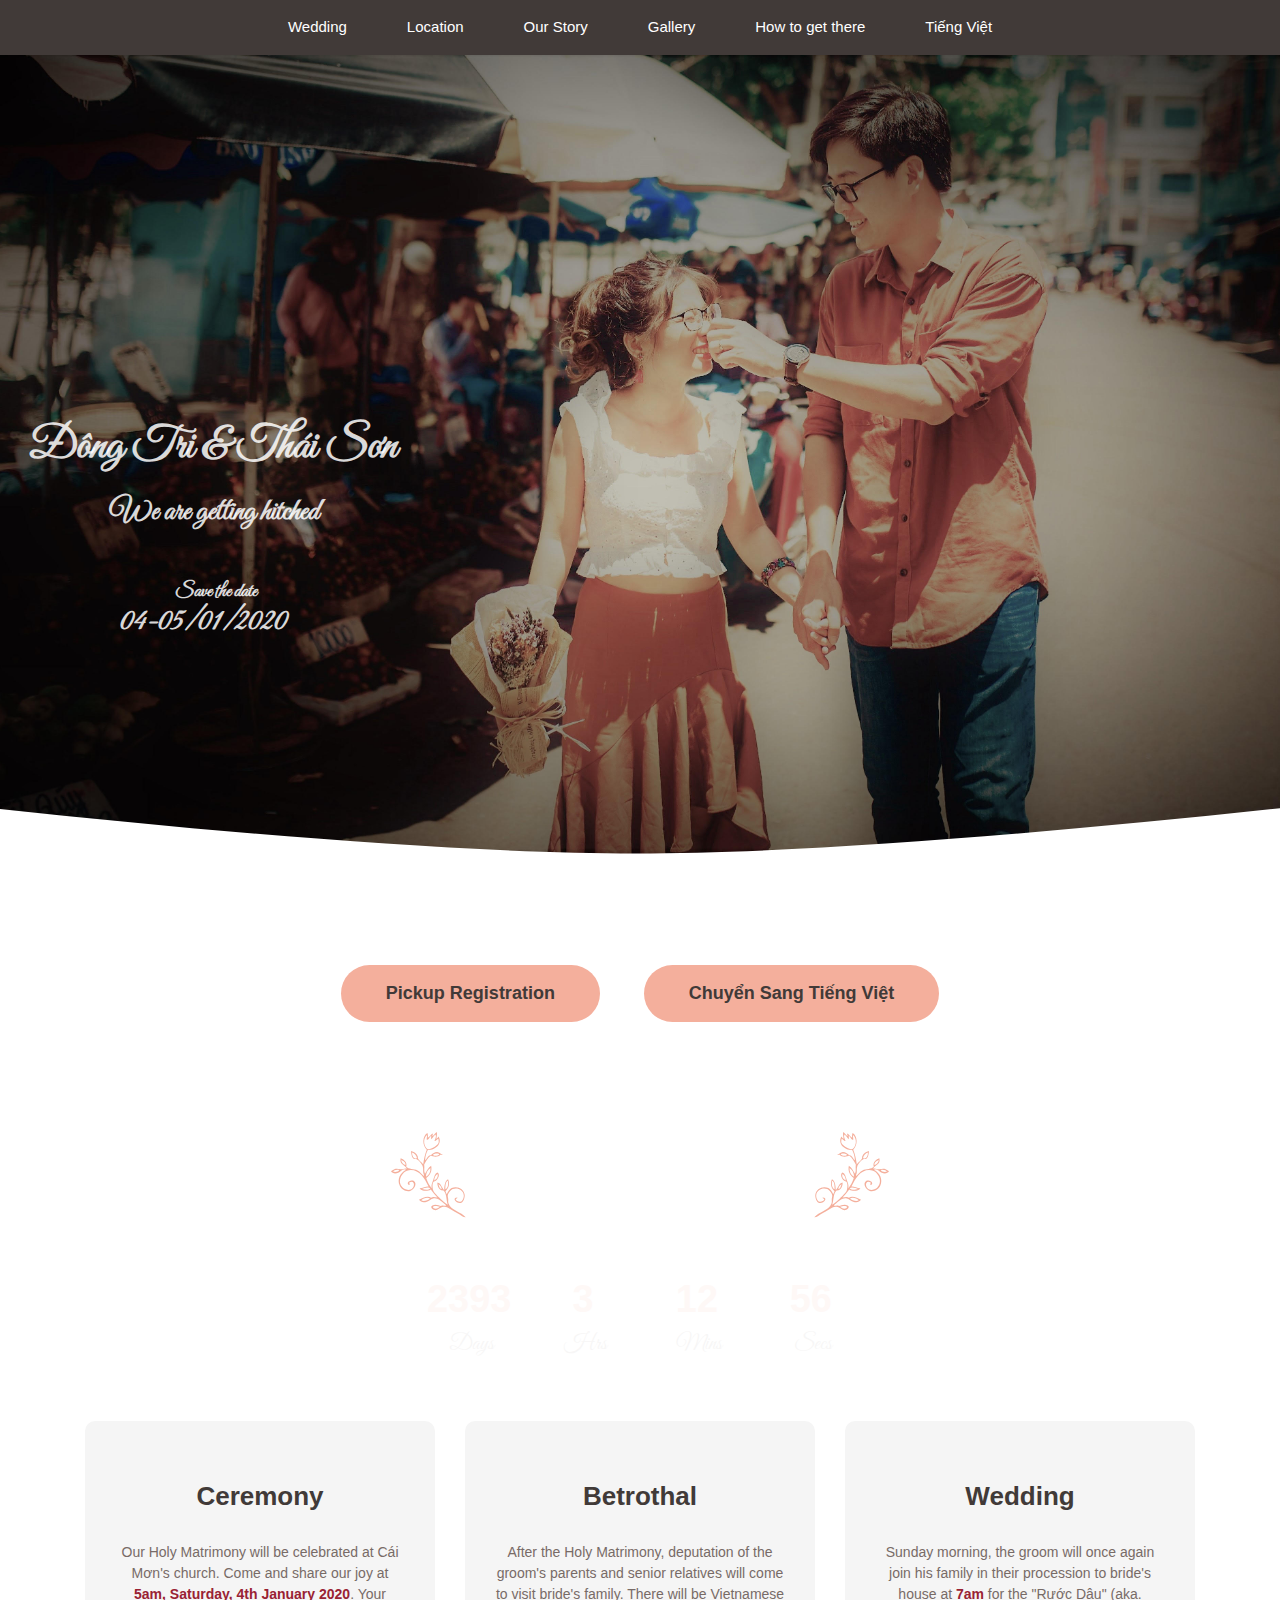
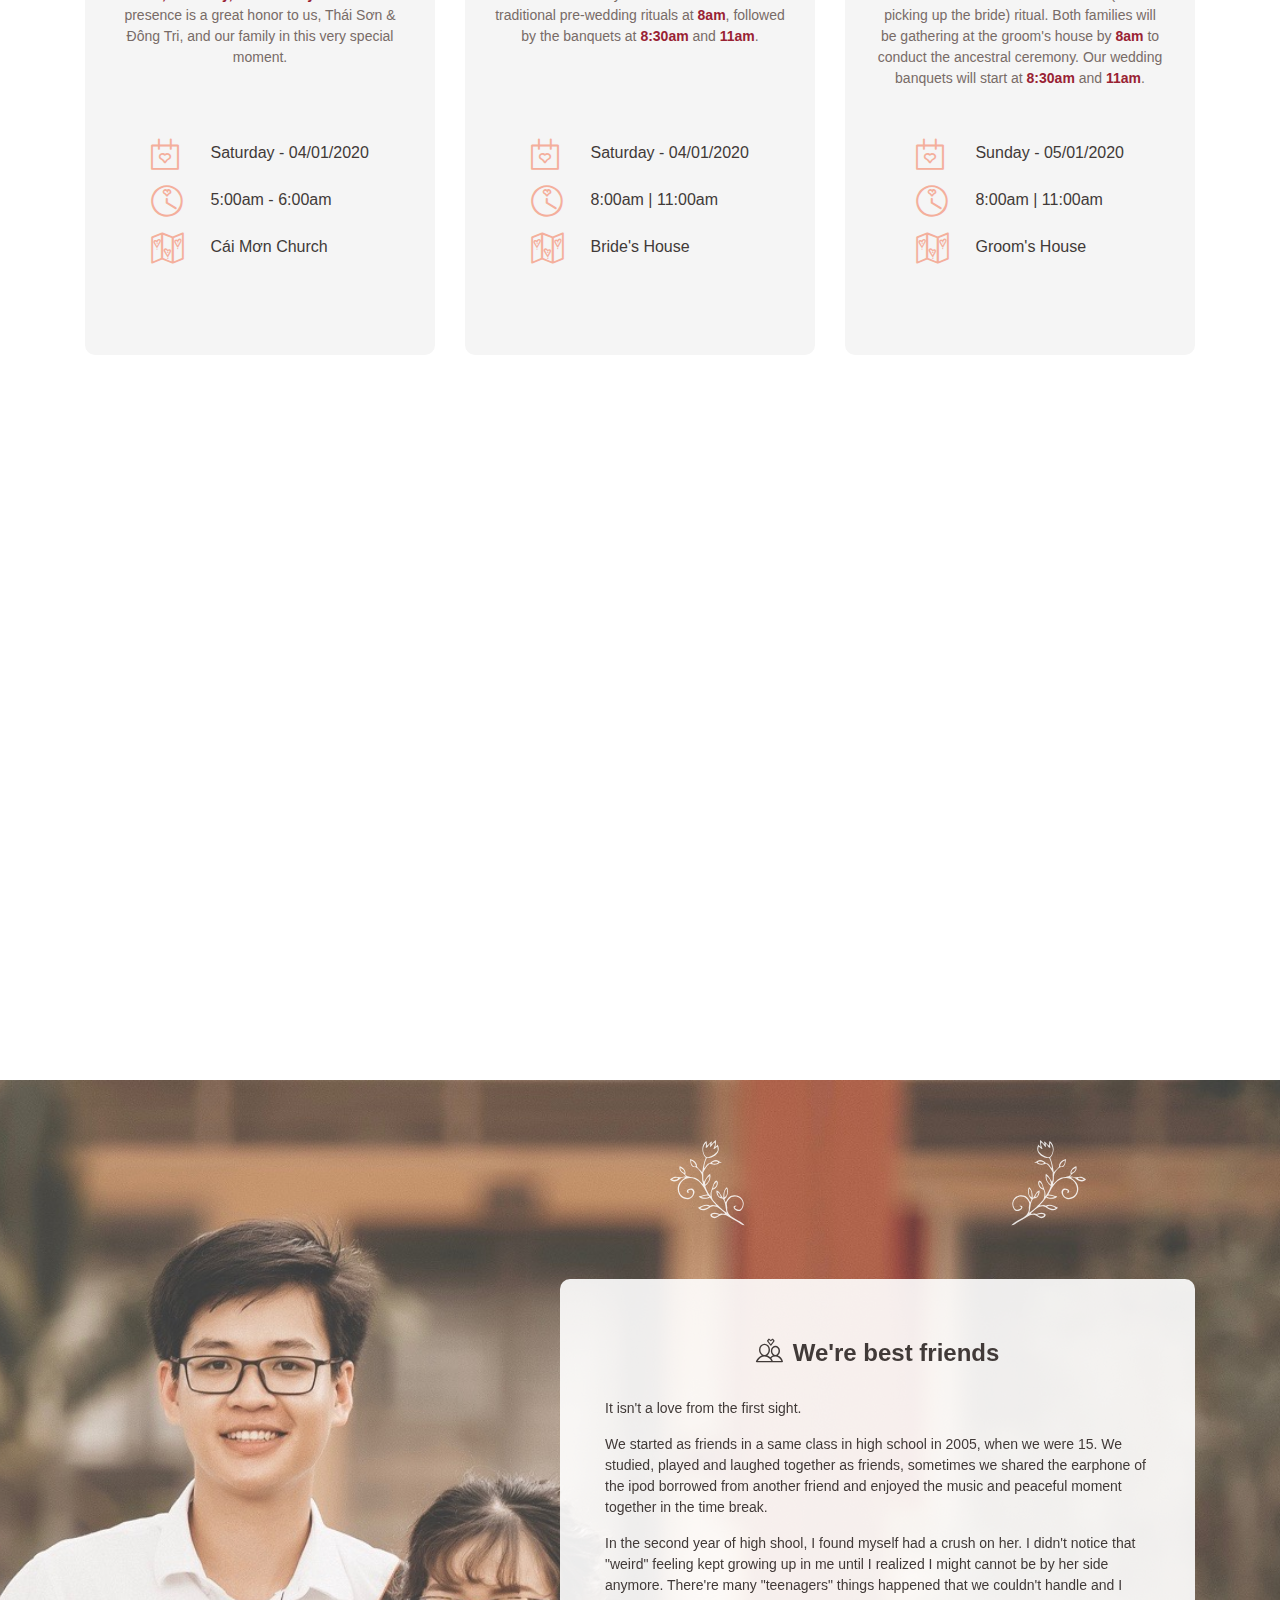
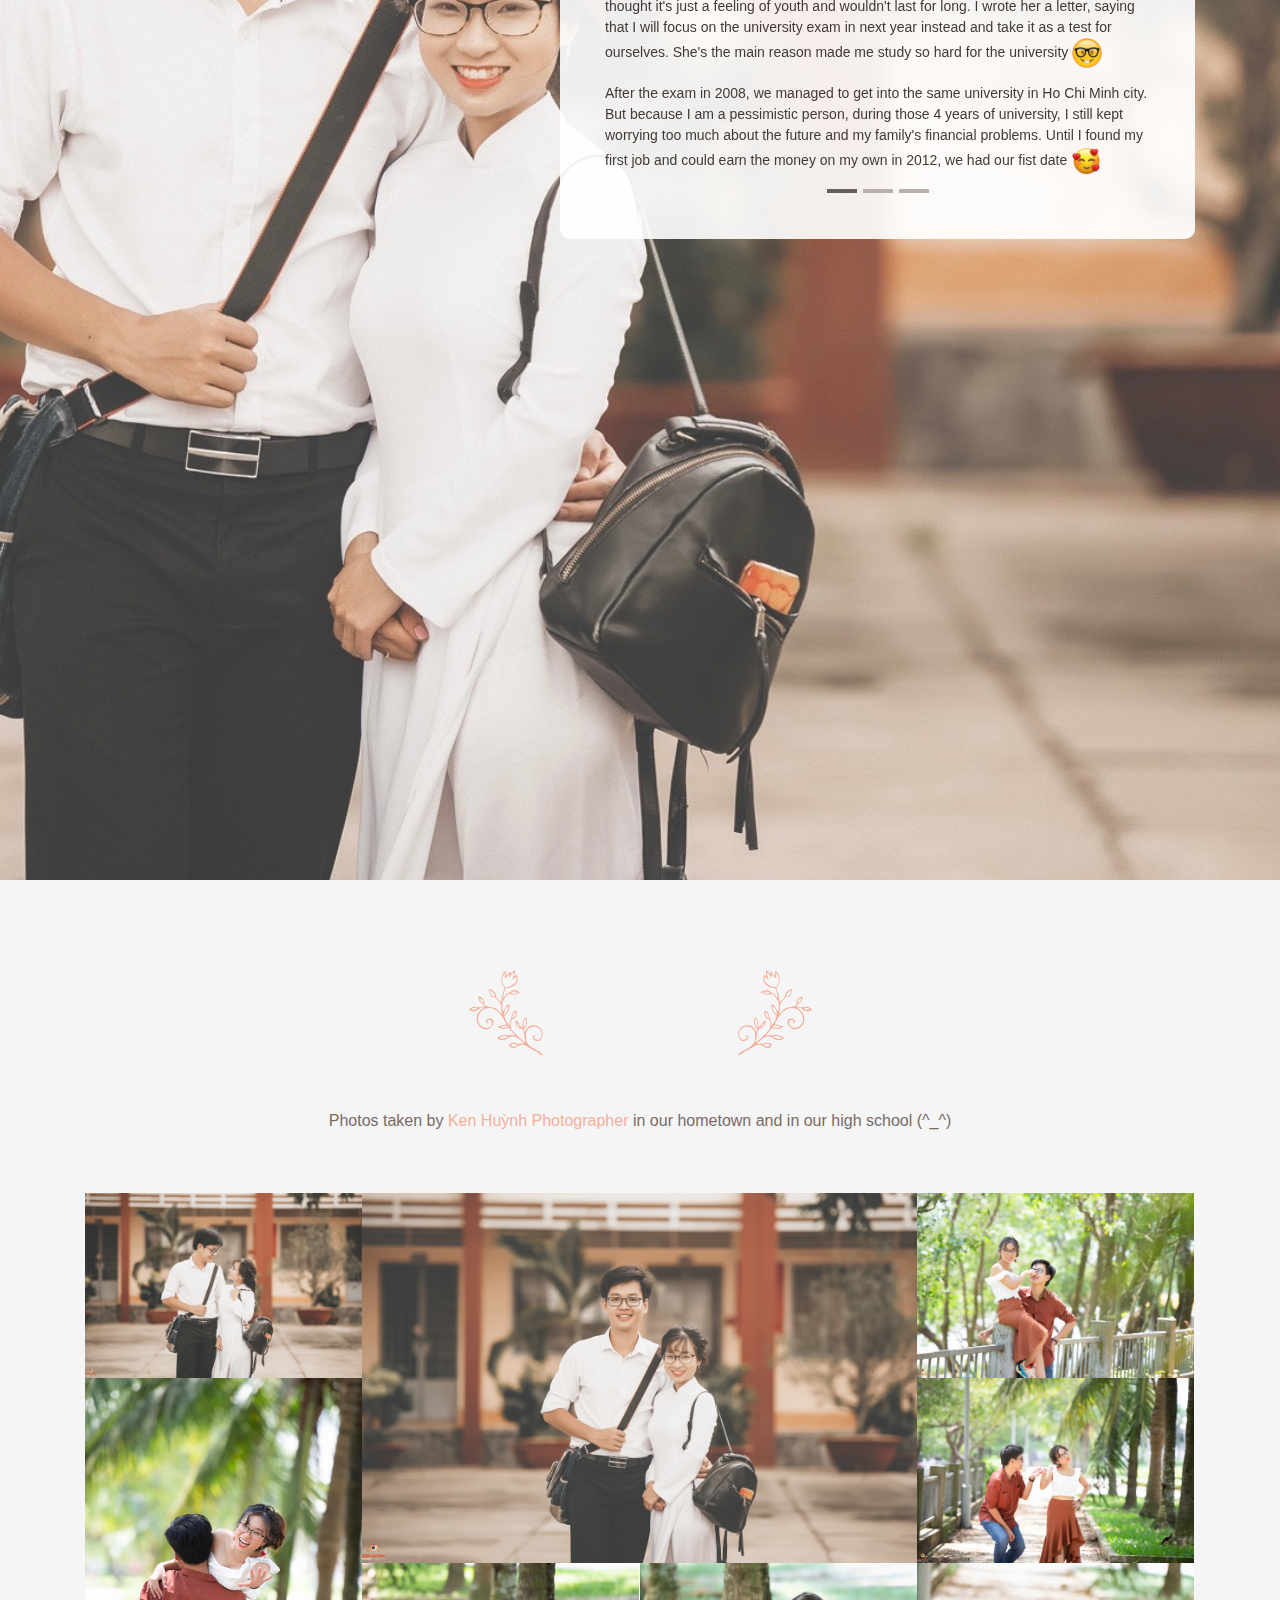
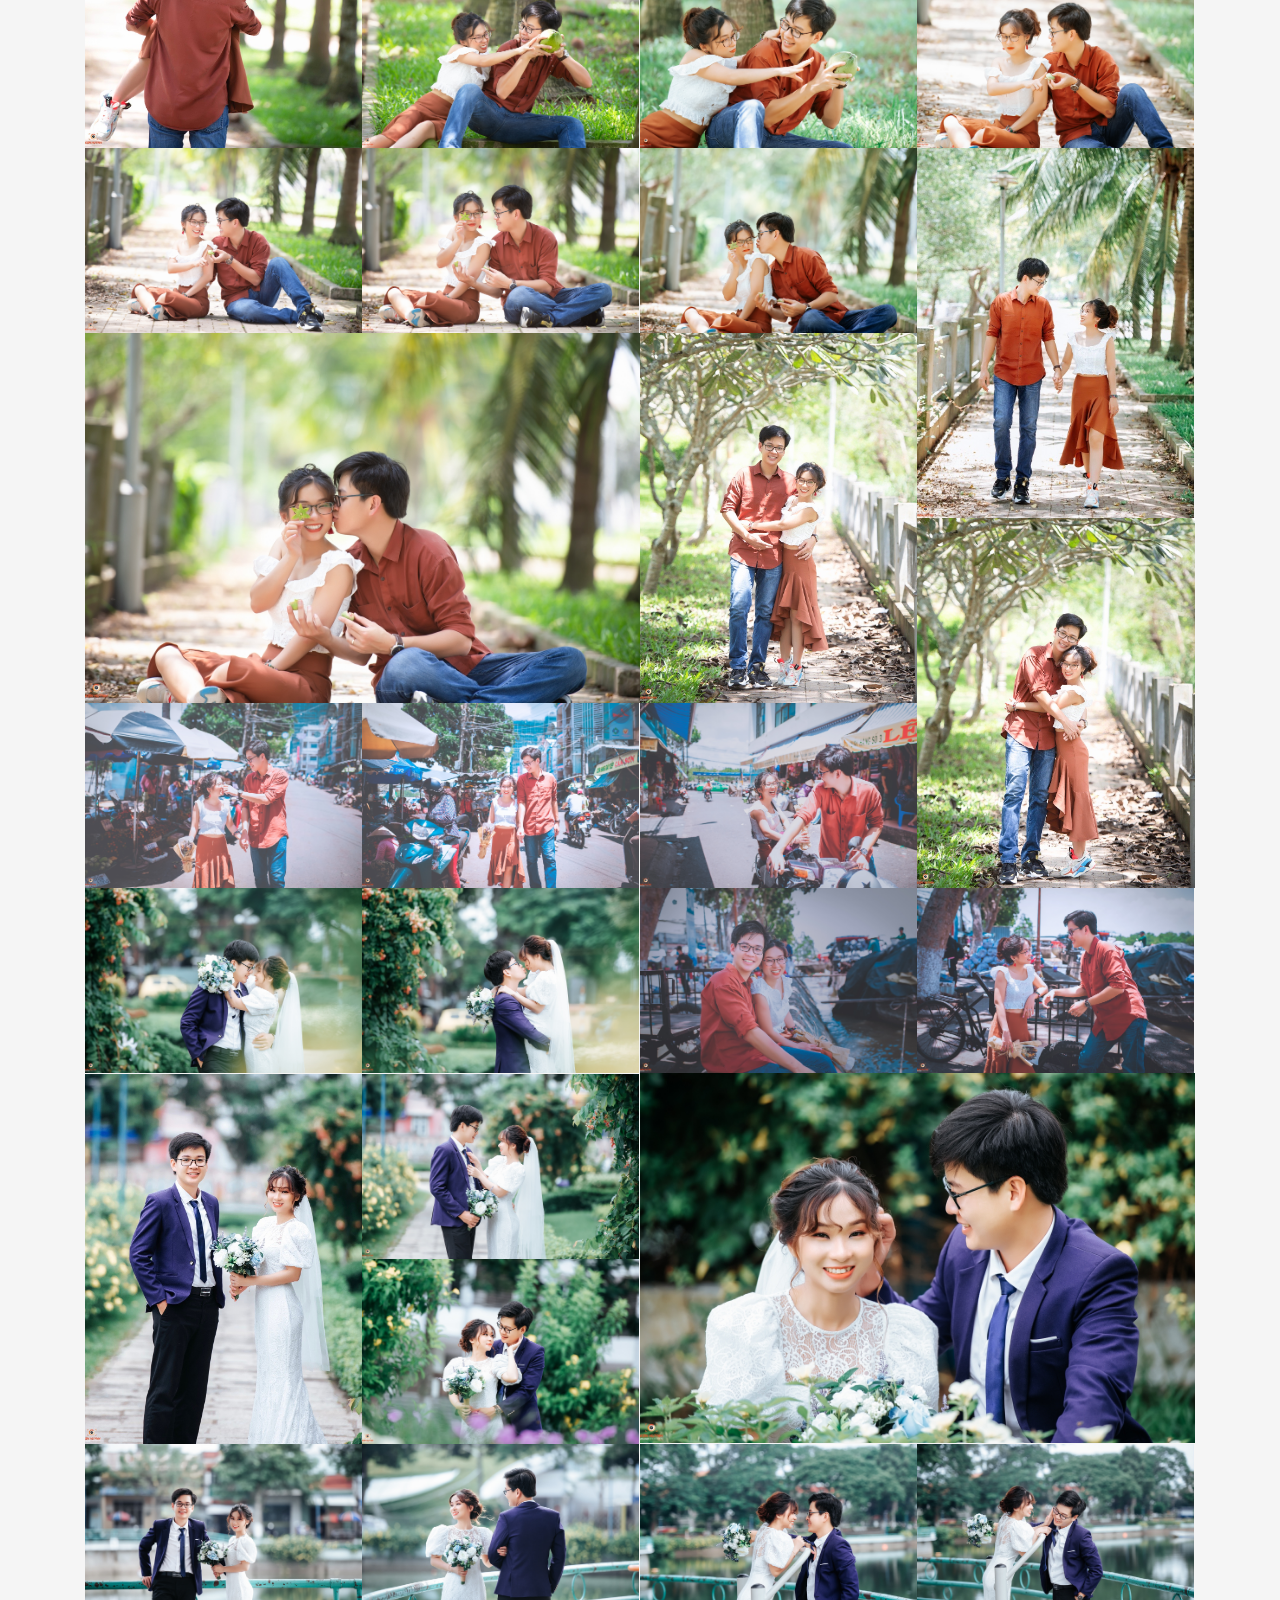
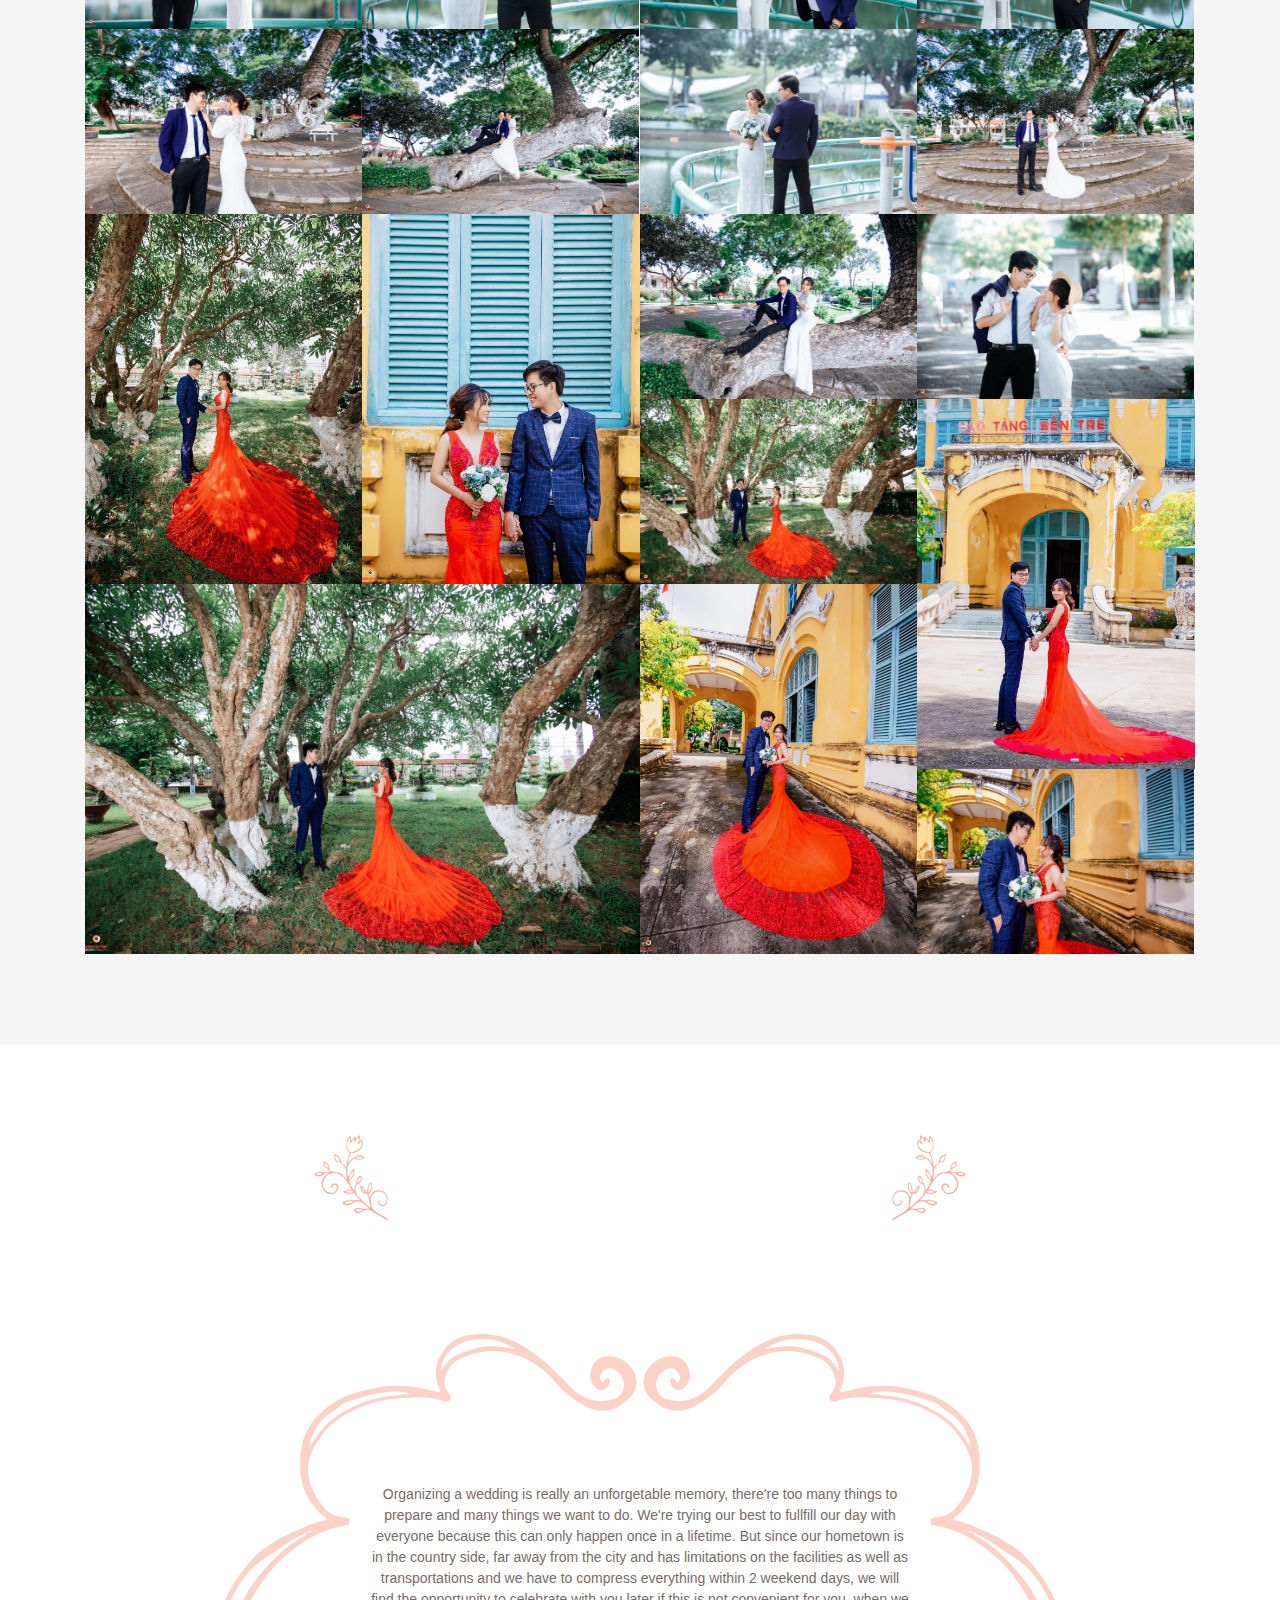
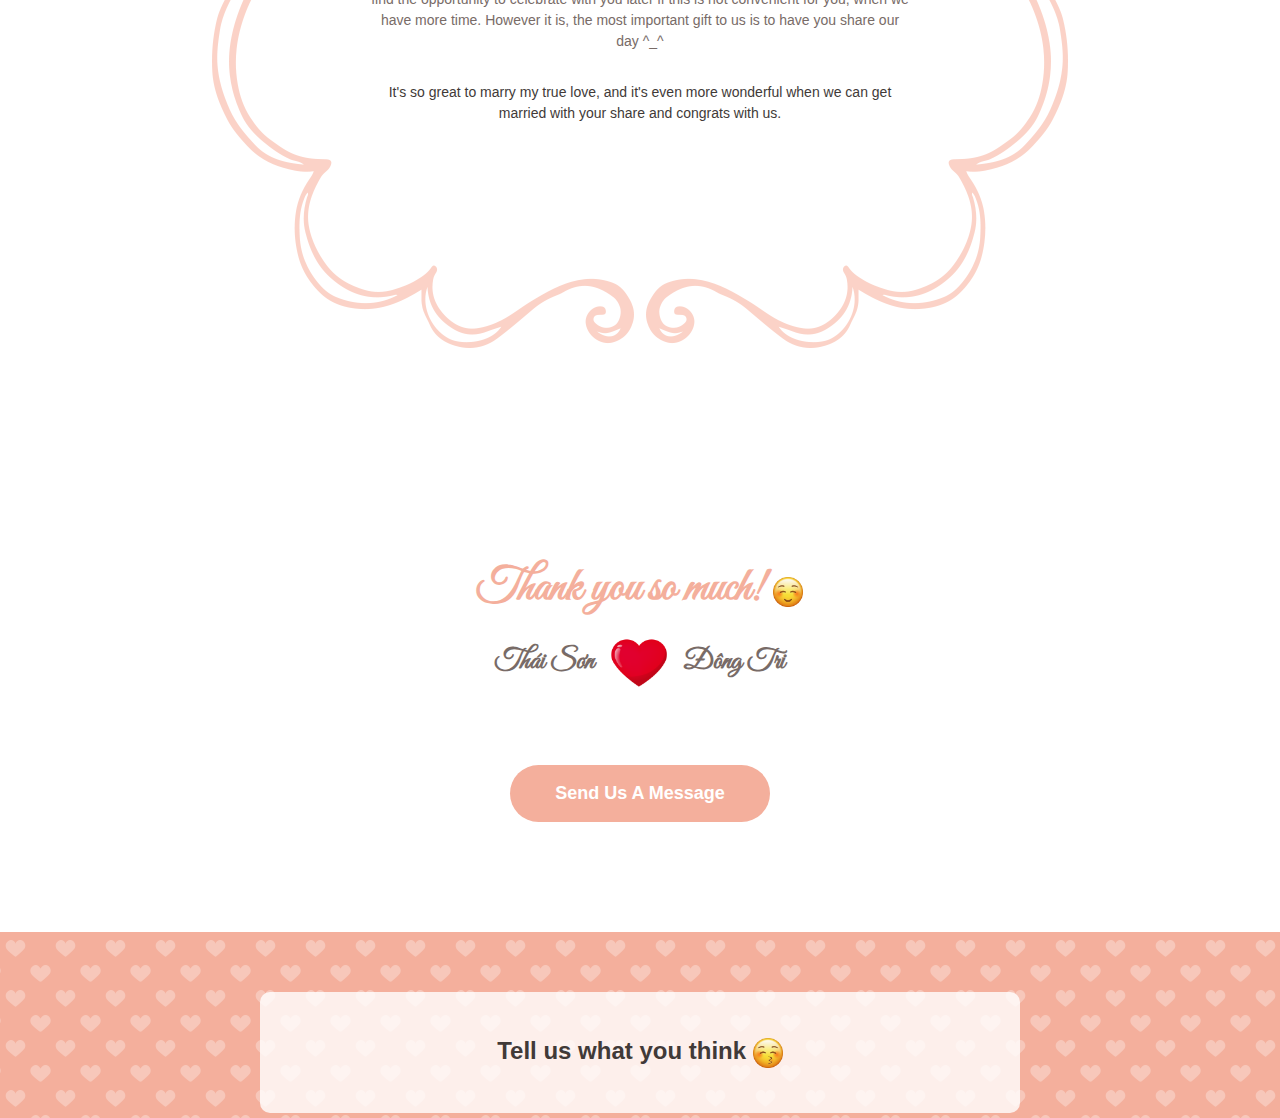
==== wedding.html @ 61c2a16d "update images" ====
<!DOCTYPE html>
<html lang="en" class="fontawesome-i2svg-active fontawesome-i2svg-complete">
	<head>
		<meta http-equiv="Content-Type" content="text/html; charset=UTF-8">
		<title>Đông Tri & Thái Sơn</title>
		<meta http-equiv="X-UA-Compatible" content="IE=edge">
		<meta name="viewport" content="width=device-width, initial-scale=1.0">
		<meta property="fb:app_id" content="534587933953155"/>
		<meta property="fb:admins" content="1422327267806897"/>

		<meta property="og:url" content="https://dongtri-thaison.com/" />
		<meta property="og:title" content="Đông Tri & Thái Sơn" />
		<meta property="og:description" content="Đông Tri & Thái Sơn" />
		<meta property="og:type" content="article" />
		<meta property="og:site_name" content="Đông Tri & Thái Sơn"/>
		<meta property="og:image" content="https://dongtri-thaison.com/wedding/pic-14.jpg">
		<meta property="og:image:type" content="image/jpg">
		<meta property="og:image:width" content="1024">
		<meta property="og:image:height" content="1024">

		<link rel="shortcut icon" href="./favicon.ico">
		<link href='https://fonts.googleapis.com/css?family=Great Vibes' rel='stylesheet'>
		<link href='./wedding/fonts/loveicon.ttf?66ozqq' rel='stylesheet'>
		<link href="./wedding/css" rel="stylesheet" type="text/css">
		<link href="./wedding/css(1)" rel="stylesheet" type="text/css">		
		<link rel="stylesheet" href="./wedding/bootstrap.min.css">
		
		<!-- Plugins CSS -->   
		<link rel="stylesheet" href="./wedding/style.css">
		<link rel="stylesheet" href="./wedding/animate.min.css">
		<link rel="stylesheet" href="./wedding/blueimp-gallery.min.css">
		<link rel="stylesheet" href="./wedding/bootstrap-image-gallery.min.css">
		<link id="theme-style" rel="stylesheet" href="./wedding/theme-1.css">
		<link rel="stylesheet" href="https://cdnjs.cloudflare.com/ajax/libs/font-awesome/4.7.0/css/font-awesome.min.css">
		<!-- Facebook Pixel Code -->
		<script type="text/javascript" src="./wedding/jquery-3.3.1.min.js"></script>
		<script src="./wedding/all.js"></script>
		<script type="text/javascript" src="./wedding/jquery.blueimp-gallery.min.js"></script>
		<script type="text/javascript" src="./wedding/bootstrap.min.js"></script>
		
		
		<style type="text/css">.fb_hidden{position:absolute;top:-10000px;z-index:10001}.fb_reposition{overflow:hidden;position:relative}.fb_invisible{display:none}.fb_reset{background:none;border:0;border-spacing:0;color:#000;cursor:auto;direction:ltr;font-family:"lucida grande", tahoma, verdana, arial, sans-serif;font-size:11px;font-style:normal;font-variant:normal;font-weight:normal;letter-spacing:normal;line-height:1;margin:0;overflow:visible;padding:0;text-align:left;text-decoration:none;text-indent:0;text-shadow:none;text-transform:none;visibility:visible;white-space:normal;word-spacing:normal}.fb_reset>div{overflow:hidden}@keyframes fb_transform{from{opacity:0;transform:scale(.95)}to{opacity:1;transform:scale(1)}}.fb_animate{animation:fb_transform .3s forwards}
			.fb_dialog{background:rgba(150, 112, 112, 0.7);position:absolute;top:-10000px;z-index:10001}.fb_dialog_advanced{border-radius:8px;padding:10px}.fb_dialog_content{background:#fff;color:#373737}.fb_dialog_close_icon{background:url(https://static.xx.fbcdn.net/rsrc.php/v3/yq/r/IE9JII6Z1Ys.png) no-repeat scroll 0 0 transparent;cursor:pointer;display:block;height:15px;position:absolute;right:18px;top:17px;width:15px}.fb_dialog_mobile .fb_dialog_close_icon{left:5px;right:auto;top:5px}.fb_dialog_padding{background-color:transparent;position:absolute;width:1px;z-index:-1}.fb_dialog_close_icon:hover{background:url(https://static.xx.fbcdn.net/rsrc.php/v3/yq/r/IE9JII6Z1Ys.png) no-repeat scroll 0 -15px transparent}.fb_dialog_close_icon:active{background:url(https://static.xx.fbcdn.net/rsrc.php/v3/yq/r/IE9JII6Z1Ys.png) no-repeat scroll 0 -30px transparent}.fb_dialog_iframe{line-height:0}.fb_dialog_content .dialog_title{background:#6d84b4;border:1px solid #365899;color:#fff;font-size:14px;font-weight:bold;margin:0}.fb_dialog_content .dialog_title>span{background:url(https://static.xx.fbcdn.net/rsrc.php/v3/yd/r/Cou7n-nqK52.gif) no-repeat 5px 50%;float:left;padding:5px 0 7px 26px}body.fb_hidden{height:100%;left:0;margin:0;overflow:visible;position:absolute;top:-10000px;transform:none;width:100%}.fb_dialog.fb_dialog_mobile.loading{background:url(https://static.xx.fbcdn.net/rsrc.php/v3/ya/r/3rhSv5V8j3o.gif) white no-repeat 50% 50%;min-height:100%;min-width:100%;overflow:hidden;position:absolute;top:0;z-index:10001}.fb_dialog.fb_dialog_mobile.loading.centered{background:none;height:auto;min-height:initial;min-width:initial;width:auto}.fb_dialog.fb_dialog_mobile.loading.centered #fb_dialog_loader_spinner{width:100%}.fb_dialog.fb_dialog_mobile.loading.centered .fb_dialog_content{background:none}.loading.centered #fb_dialog_loader_close{clear:both;color:#fff;display:block;font-size:18px;padding-top:20px}#fb-root #fb_dialog_ipad_overlay{background:rgba(0, 0, 0, .4);bottom:0;left:0;min-height:100%;position:absolute;right:0;top:0;width:100%;z-index:10000}#fb-root #fb_dialog_ipad_overlay.hidden{display:none}.fb_dialog.fb_dialog_mobile.loading iframe{visibility:hidden}.fb_dialog_mobile .fb_dialog_iframe{position:sticky;top:0}.fb_dialog_content .dialog_header{background:linear-gradient(from(#738aba), to(#2c4987));border-bottom:1px solid;border-color:#1d3c78;box-shadow:white 0 1px 1px -1px inset;color:#fff;font:bold 14px Helvetica, sans-serif;text-overflow:ellipsis;text-shadow:rgba(0, 30, 84, .296875) 0 -1px 0;vertical-align:middle;white-space:nowrap}.fb_dialog_content .dialog_header table{height:43px;width:100%}.fb_dialog_content .dialog_header td.header_left{font-size:12px;padding-left:5px;vertical-align:middle;width:60px}.fb_dialog_content .dialog_header td.header_right{font-size:12px;padding-right:5px;vertical-align:middle;width:60px}.fb_dialog_content .touchable_button{background:linear-gradient(from(#4267B2), to(#2a4887));background-clip:padding-box;border:1px solid #29487d;border-radius:3px;display:inline-block;line-height:18px;margin-top:3px;max-width:85px;padding:4px 12px;position:relative}.fb_dialog_content .dialog_header .touchable_button input{background:none;border:none;color:#fff;font:bold 12px Helvetica, sans-serif;margin:2px -12px;padding:2px 6px 3px 6px;text-shadow:rgba(0, 30, 84, .296875) 0 -1px 0}.fb_dialog_content .dialog_header .header_center{color:#fff;font-size:16px;font-weight:bold;line-height:18px;text-align:center;vertical-align:middle}.fb_dialog_content .dialog_content{background:url(https://static.xx.fbcdn.net/rsrc.php/v3/y9/r/jKEcVPZFk-2.gif) no-repeat 50% 50%;border:1px solid #4a4a4a;border-bottom:0;border-top:0;height:150px}.fb_dialog_content .dialog_footer{background:#f5f6f7;border:1px solid #4a4a4a;border-top-color:#ccc;height:40px}#fb_dialog_loader_close{float:left}.fb_dialog.fb_dialog_mobile .fb_dialog_close_button{text-shadow:rgba(0, 30, 84, .296875) 0 -1px 0}.fb_dialog.fb_dialog_mobile .fb_dialog_close_icon{visibility:hidden}#fb_dialog_loader_spinner{animation:rotateSpinner 1.2s linear infinite;background-color:transparent;background-image:url(https://static.xx.fbcdn.net/rsrc.php/v3/yD/r/t-wz8gw1xG1.png);background-position:50% 50%;background-repeat:no-repeat;height:24px;width:24px}@keyframes rotateSpinner{0%{transform:rotate(0deg)}100%{transform:rotate(360deg)}}
			.fb_iframe_widget{display:inline-block;position:relative}.fb_iframe_widget span{display:inline-block;position:relative;text-align:justify}.fb_iframe_widget iframe{position:absolute}.fb_iframe_widget_fluid_desktop,.fb_iframe_widget_fluid_desktop span,.fb_iframe_widget_fluid_desktop iframe{max-width:100%}.fb_iframe_widget_fluid_desktop iframe{min-width:220px;position:relative}.fb_iframe_widget_lift{z-index:1}.fb_iframe_widget_fluid{display:inline}.fb_iframe_widget_fluid span{width:100%}
		</style>
	</head>
	<body data-spy="scroll">
		<div id="fb-root"></div>
		<script async defer crossorigin="anonymous" src="https://connect.facebook.net/en_US/sdk.js#xfbml=1&version=v4.0"></script>
		<!-- ******HEADER****** --> 
		<header id="header" class="header fixed-top">
			<div class="container ">
				<nav class="main-nav navbar navbar-expand-md" role="navigation">
					<button class="navbar-toggler navbar-dark " type="button" data-toggle="collapse" data-target="#navbar-collapse" aria-controls="navbar-collapse" aria-expanded="false" aria-label="Toggle navigation">
					<span class="toggle-title">Menu</span>
					<span class="navbar-toggler-icon"></span>
					</button> 
					<div id="navbar-collapse" class="navbar-collapse collapse text-center justify-content-center">
						<ul class="nav navbar-nav">
							<li class="nav-item"><a id="menu-wedding-text" class="nav-link scrollto" scroll-position="wedding">Wedding</a></li>
							<li class="nav-item"><a id="menu-location-text" class="nav-link scrollto" scroll-position="location">Location</a></li>
							<li class="nav-item"><a id="menu-story-text" class="nav-link scrollto" scroll-position="story">Our Story</a></li>
							<li class="nav-item"><a id="menu-gallery-text" class="nav-link scrollto" scroll-position="gallery">Gallery</a></li>
							<li class="nav-item"><a id="menu-get-there-text" class="nav-link" data-toggle="modal" data-target="#direction-modal" style="cursor: pointer">How to get there</a></li>
							<li class="nav-item"><a id="menu-language-text" class="nav-link" style="cursor: pointer">Tiếng Việt</a></li>
						</ul>
					</div>
				</nav>
			</div>
		</header>
		<div id="hero" class="hero-section">
			<div class="text-center">
				<div>
					<div class="hero-box">
						<h1 class="headline script">
							<div class="names">
								<span class="left">Đông Tri</span>
								<span class="mid">&</span>
								<span class="right">Thái Sơn</span>
							</div>
							<!--<img style="margin-left: 180px;" src="./images/couple-origin.png" width="200px">-->
							<div class="hitched">We are getting hitched</div>
							<div class="save-date">Save the date</div>
							<div class="save-date-date">04-05/01/2020</div>
						</h1>
					</div>
				</div>
			</div>
			<div class="curve-holder"></div>
		</div>
		<section id="wedding" class="wedding-section section">
			<div class="text-center">
				<div class="action-wrapper">
					<a id="btn-pickup-registration" class="btn btn-primary" style="cursor: pointer" data-toggle="modal" data-target="#rsvp-modal2">Pickup Registration</a>
					<a id="btn-change-language" class="btn btn-primary" style="cursor: pointer">Chuyển Sang Tiếng Việt</a>
				</div>
			</div>
			<div class="container text-center">
				<h3 class="title script">
					<span class="title-deco-left random"></span>
					<span id="the-wedding-text" class="title-text animated fadeInUp delayp2" style="opacity: 0;">The Wedding</span>
					<span class="title-deco-right random"></span>
				</h3>
				<div id="church-countdown-box" class="countdown-box" style="display: none;">
					<span class="days">
						<span class="number"></span>
						<span id="days-text" class="unit script">Days</span>
					</span>
					<span class="hours">
						<span class="number"></span>
						<span id="hours-text"class="unit script">Hrs</span>
					</span>
					<span class="minutes">
						<span class="number"></span>
						<span id="minutes-text" class="unit script">Mins</span>
					</span>
					<span class="secs">
						<span class="number"></span>
						<span id="seconds-text" class="unit script">Secs</span>
					</span>
				</div>
				<div class="row cols-wrapper">
					<div class="ceremony-col col-12 col-lg-4">
						<div class="col-inner">
							<h4 id="ceremony-text" class="subtitle">Ceremony</h4>
							<p id="ceremony-description-text" class="intro">Our Holy Matrimony will be celebrated at Cái Mơn's church. Come and share our joy at <strong>5am, Saturday, 4th January 2020</strong>. Your presence is a great honor to us, Thái Sơn & Đông Tri, and our family in this very special moment.</p>
							<ul class="meta-list list-unstyled text-left center-block">
								<li>
									<span class="icon-calendar love-icon"></span>
									<span id="ceremony-text-1" >Saturday - 04/01/2020</span>
								</li>
								<li>
									<span class="icon-clock love-icon"></span>
									<span id="ceremony-text-2">5:00am - 6:00am</span>
								</li>
								<li>
									<span class="icon-map love-icon"></span>
									<span id="ceremony-text-3">Cái Mơn Church</span>
								</li>
							</ul>
						</div>
					</div>
					<div class="ceremony-col col-12 col-lg-4">
						<div class="col-inner">
							<h4 id="bride-wedding-text" class="subtitle">Betrothal</h4>
							<p id="bride-wedding-description-text" class="intro">After the Holy Matrimony, deputation of the groom's parents and senior relatives will come to visit bride's family. There will be Vietnamese traditional pre-wedding rituals at <strong>8am</strong>, followed by the banquets at <strong>8:30am</strong> and <strong>11am</strong>.</p>
							<ul class="meta-list list-unstyled text-left center-block">
								<li>
									<span class="icon-calendar love-icon"></span>
									<span id="bride-wedding-text-1">Saturday - 04/01/2020</span>
								</li>
								<li>
									<span class="icon-clock love-icon"></span>
									<span id="bride-wedding-text-2">8:00am | 11:00am</span>
								</li>
								<li>
									<span class="icon-map love-icon"></span>
									<span id="bride-wedding-text-3">Bride's House</span>
								</li>
							</ul>
						</div>
					</div>
					<div class="ceremony-col reception-col col-12 col-lg-4">
						<div class="col-inner">
							<h4 id="groom-wedding-text" class="subtitle">Wedding</h4>
							<p id="wedding-description-text" class="intro">Sunday morning, the groom will once again join his family in their procession to bride's house at <strong>7am</strong> for the "Rước Dâu" (aka. picking up the bride) ritual. Both families will be gathering at the groom's house by <strong>8am</strong> to conduct the ancestral ceremony. Our wedding banquets will start at <strong>8:30am</strong> and <strong>11am</strong>.</p>
							<ul class="meta-list list-unstyled text-left center-block">
								<li>
									<span class="icon-calendar love-icon"></span>
									<span id="groom-wedding-text-1">Sunday - 05/01/2020</span>
								</li>
								<li>
									<span class="icon-clock love-icon"></span>
									<span id="groom-wedding-text-2">8:00am | 11:00am</span>
								</li>
								<li>
									<span class="icon-map love-icon"></span>
									<span id="groom-wedding-text-3">Groom's House</span>
								</li>
							</ul>
						</div>
					</div>
				</div>
			</div>
			<div id="location" class="map-container embed-responsive" style="margin-bottom: 50px">
				<iframe src="https://www.google.com/maps/d/embed?mid=1fOAZMWZ5mdK_ioti37oQocjR53zU3qKu&hl=en" width="640" height="480"></iframe>
			</div>
		</section>
		<section id="story" class="story-section section">
			<div class="story-container">
				<div class="container text-center">
					<div class="row">
						<div class="story-box offset-lg-5 col-12 col-lg-7">
							<h3 class="title script title-reversed">
								<span class="title-deco-left story"></span>
								<span id="our-story-text" class="title-text story animated fadeInUp delayp2" style="opacity: 0;">Our Story</span>
								<span class="title-deco-right story"></span>
							</h3>
							<div class="content-container text-left">
								<div id="story-carousel" class="story-carousel carousel slide" data-ride="carousel" data-interval="60000">
									<ol class="carousel-indicators">
										<li data-target="#story-carousel" data-slide-to="0" class="active"></li>
										<li data-target="#story-carousel" data-slide-to="1" class=""></li>
										<li data-target="#story-carousel" data-slide-to="2" class=""></li>
									</ol>
									<div class="carousel-inner" role="listbox">
										<div class="item carousel-item active">
											<h4 class="item-title text-center"><span class="icon-couple love-icon"></span><span id="story-1-title">We're best friends</span></h4>
											<p id="story-1-1">It isn't a love from the first sight.</p>
											<p id="story-1-2">We started as friends in a same class in high school in 2005, when we were 15. We studied, played and laughed together as friends, sometimes we shared the earphone of the ipod borrowed from another friend and enjoyed the music and peaceful moment together in the time break.</p>
											<p id="story-1-3">In the second year of high shool, I found myself had a crush on her. I didn't notice that "weird" feeling kept growing up in me until I realized I might cannot be by her side anymore. There're many "teenagers" things happened that we couldn't handle and I thought it's just a feeling of youth and wouldn't last for long. I wrote her a letter, saying that I will focus on the university exam in next year instead and take it as a test for ourselves. She's the main reason made me study so hard for the university <img style="width: 30px" src="./images/nerd.png"/></p>
											<p id="story-1-4">After the exam in 2008, we managed to get into the same university in Ho Chi Minh city. But because I am a pessimistic person, during those 4 years of university, I still kept worrying too much about the future and my family's financial problems. Until I found my first job and could earn the money on my own in 2012, we had our fist date <img style="width: 30px" src="./images/love-heart.png"/></p>
										</div>
										<div class="item carousel-item">
											<h4 class="item-title text-center"><span class="icon-couple love-icon"></span><span id="story-2-title">We're in love</span></h4>
											<p id="story-2-1">&quot;Don’t stop giving love even when you don’t receive it. Keep a smile and have patience.&quot;</p>
											<p id="story-2-2">We’re too different in the beginning. She's very active but I'm kind of introverted, she enjoys community life but I like to be alone, she has many rules but I always like to against the rules :))..... And it took us years to play the puzzle game of matching to each other, the game which required tons of love and patience.</p>
											<p id="story-2-3">To us, life is not a dream, it’s a journey with many challenges. Our love is just like drawing a heart shape by 2 brushstrokes, it could start from same point but follow its own direction and meet at a destination point to form the shape of love. We were young and we wanted to discover the world. To her, it was a chance to study abroad, and to me, it’s seeking career and opportunity oversea. It was just a little journey but took us over a decade to learn about love and respection.</p>
											<p id="story-2-4">&quot;It’s not easy to love her, not easy at all&quot; <img style="width: 30px" src="./images/shy.png"/></p>
										</div>
										<div class="item carousel-item">
											<h4 class="item-title text-center"><span class="icon-glasses love-icon"></span><span id="story-3-title">We're getting married</span></h4>
											<p id="story-3-1">Our love is sharpened by the stone of our challenges and strengthened by the struggles of our growth.</p>
											<p id="story-3-2">We have been together long enough to learn understanding, we had said Goodbye enough times to learn the appreciation, and we have had enough lessons to learn how to love. Life has taught us that love does not consist of gazing at each other but looking outward in the same direction.</p>
											<p id="story-3-3">And here we are, after all, we're very exciting to announce to the whole world that we will become husband and wife in <strong>4th January 2020</strong>.<img style="width: 30px" src="./images/happy-2.png"/> </p>
											<p id="story-3-4">Please come to join us at Cái Mơn Church at <strong>5:00am</strong> to witness our very special moment when we give the vow of love under God's blessing and start our new journey to the family ahead. <img style="width: 30px" src="./images/happy-4.png"/> </p>
										</div>
									</div>
								</div>
							</div>
						</div>
					</div>
				</div>
			</div>
		</section>
		<section id="gallery" class="gallery-section section">
			<div class="container text-center">
				<h3 class="title script">
					<span class="title-deco-left random"></span>
					<span id="gallery-text" class="title-text animated fadeInUp delayp2" style="opacity: 0;">Gallery</span>
					<span class="title-deco-right random"></span>
				</h3>
				<div id="gallery-taken-text" class="intro">Photos taken by <a href="https://www.facebook.com/kenhuynhphoto" target="_blank">Ken Huỳnh Photographer</a> in our hometown and in our high school (^_^)</div>
				<div class="gallery-container">
					<div id="photos-wrapper" class="photos-wrapper">
						<div class="item"><a href="./images/resize-1/pic_1.jpg" data-gallery=""><img class="img-fluid" src="./images/resize-1/pic_1.jpg" alt=""></a></div>
						<div class="item w2"><a href="./images/resize-1/pic_2.jpg" data-gallery=""><img class="img-fluid" src="./images/resize-1/pic_2.jpg" alt=""></a></div>
						<div class="item"><a href="./images/resize-1/pic_3.jpg" data-gallery=""><img class="img-fluid" src="./images/resize-1/pic_3.jpg" alt=""></a></div>
						<div class="item"><a href="./images/resize-1/pic_4.jpg" data-gallery=""><img class="img-fluid" src="./images/resize-1/pic_4.jpg" alt=""></a></div>
						<div class="item"><a href="./images/resize-1/pic_5.jpg" data-gallery=""><img class="img-fluid" src="./images/resize-1/pic_5.jpg" alt=""></a></div>
						<div class="item"><a href="./images/resize-1/pic_6.jpg" data-gallery=""><img class="img-fluid" src="./images/resize-1/pic_6.jpg" alt=""></a></div>
						<div class="item"><a href="./images/resize-1/pic_7.jpg" data-gallery=""><img class="img-fluid" src="./images/resize-1/pic_7.jpg" alt=""></a></div>
						<div class="item"><a href="./images/resize-1/pic_8.jpg" data-gallery=""><img class="img-fluid" src="./images/resize-1/pic_8.jpg" alt=""></a></div>
						<div class="item"><a href="./images/resize-1/pic_9.jpg" data-gallery=""><img class="img-fluid" src="./images/resize-1/pic_9.jpg" alt=""></a></div>
						<div class="item"><a href="./images/resize-1/pic_10.jpg" data-gallery=""><img class="img-fluid" src="./images/resize-1/pic_10.jpg" alt=""></a></div>
						<div class="item"><a href="./images/resize-1/pic_11.jpg" data-gallery=""><img class="img-fluid" src="./images/resize-1/pic_11.jpg" alt=""></a></div>
						<div class="item"><a href="./images/resize-1/pic_12.jpg" data-gallery=""><img class="img-fluid" src="./images/resize-1/pic_12.jpg" alt=""></a></div>
						<div class="item w2"><a href="./images/resize-1/pic_13.jpg" data-gallery=""><img class="img-fluid" src="./images/resize-1/pic_13.jpg" alt=""></a></div>
						<div class="item"><a href="./images/resize-1/pic_14.jpg" data-gallery=""><img class="img-fluid" src="./images/resize-1/pic_14.jpg" alt=""></a></div>
						<div class="item"><a href="./images/resize-1/pic_15.jpg" data-gallery=""><img class="img-fluid" src="./images/resize-1/pic_15.jpg" alt=""></a></div>
						<div class="item"><a href="./images/resize-1/pic_16.jpg" data-gallery=""><img class="img-fluid" src="./images/resize-1/pic_16.jpg" alt=""></a></div>
						<div class="item"><a href="./images/resize-1/pic_17.jpg" data-gallery=""><img class="img-fluid" src="./images/resize-1/pic_17.jpg" alt=""></a></div>
						<div class="item"><a href="./images/resize-1/pic_18.jpg" data-gallery=""><img class="img-fluid" src="./images/resize-1/pic_18.jpg" alt=""></a></div>
						<div class="item"><a href="./images/resize-1/pic_19.jpg" data-gallery=""><img class="img-fluid" src="./images/resize-1/pic_19.jpg" alt=""></a></div>
						<div class="item"><a href="./images/resize-1/pic_20.jpg" data-gallery=""><img class="img-fluid" src="./images/resize-1/pic_20.jpg" alt=""></a></div>
						<div class="item"><a href="./images/resize-1/pic_21.jpg" data-gallery=""><img class="img-fluid" src="./images/resize-1/pic_21.jpg" alt=""></a></div>
						<div class="item"><a href="./images/resize-1/pic_22.jpg" data-gallery=""><img class="img-fluid" src="./images/resize-1/pic_22.jpg" alt=""></a></div>
						<div class="item w2"><a href="./images/resize-1/pic_23.jpg" data-gallery=""><img class="img-fluid" src="./images/resize-1/pic_23.jpg" alt=""></a></div>
						<div class="item"><a href="./images/resize-1/pic_24.jpg" data-gallery=""><img class="img-fluid" src="./images/resize-1/pic_24.jpg" alt=""></a></div>
						<div class="item"><a href="./images/resize-1/pic_25.jpg" data-gallery=""><img class="img-fluid" src="./images/resize-1/pic_25.jpg" alt=""></a></div>
						<div class="item"><a href="./images/resize-1/pic_26.jpg" data-gallery=""><img class="img-fluid" src="./images/resize-1/pic_26.jpg" alt=""></a></div>
						<div class="item"><a href="./images/resize-1/pic_27.jpg" data-gallery=""><img class="img-fluid" src="./images/resize-1/pic_27.jpg" alt=""></a></div>
						<div class="item"><a href="./images/resize-1/pic_28.jpg" data-gallery=""><img class="img-fluid" src="./images/resize-1/pic_28.jpg" alt=""></a></div>
						<div class="item"><a href="./images/resize-1/pic_29.jpg" data-gallery=""><img class="img-fluid" src="./images/resize-1/pic_29.jpg" alt=""></a></div>
						<div class="item"><a href="./images/resize-1/pic_30.jpg" data-gallery=""><img class="img-fluid" src="./images/resize-1/pic_30.jpg" alt=""></a></div>
						<div class="item"><a href="./images/resize-1/pic_31.jpg" data-gallery=""><img class="img-fluid" src="./images/resize-1/pic_31.jpg" alt=""></a></div>
						<div class="item"><a href="./images/resize-1/pic_32.jpg" data-gallery=""><img class="img-fluid" src="./images/resize-1/pic_32.jpg" alt=""></a></div>
						<div class="item"><a href="./images/resize-1/pic_33.jpg" data-gallery=""><img class="img-fluid" src="./images/resize-1/pic_33.jpg" alt=""></a></div>
						<div class="item"><a href="./images/resize-1/pic_34.jpg" data-gallery=""><img class="img-fluid" src="./images/resize-1/pic_34.jpg" alt=""></a></div>
						<div class="item"><a href="./images/resize-1/pic_35.jpg" data-gallery=""><img class="img-fluid" src="./images/resize-1/pic_35.jpg" alt=""></a></div>
						<div class="item"><a href="./images/resize-1/pic_36.jpg" data-gallery=""><img class="img-fluid" src="./images/resize-1/pic_36.jpg" alt=""></a></div>
						<div class="item"><a href="./images/resize-1/pic_37.jpg" data-gallery=""><img class="img-fluid" src="./images/resize-1/pic_37.jpg" alt=""></a></div>
						<div class="item"><a href="./images/resize-1/pic_38.jpg" data-gallery=""><img class="img-fluid" src="./images/resize-1/pic_38.jpg" alt=""></a></div>
						<div class="item"><a href="./images/resize-1/pic_39.jpg" data-gallery=""><img class="img-fluid" src="./images/resize-1/pic_39.jpg" alt=""></a></div>
						<div class="item"><a href="./images/resize-1/pic_40.jpg" data-gallery=""><img class="img-fluid" src="./images/resize-1/pic_40.jpg" alt=""></a></div>
						<div class="item w2"><a href="./images/resize-1/pic_41.jpg" data-gallery=""><img class="img-fluid" src="./images/resize-1/pic_41.jpg" alt=""></a></div>
						<div class="item"><a href="./images/resize-1/pic_42.jpg" data-gallery=""><img class="img-fluid" src="./images/resize-1/pic_42.jpg" alt=""></a></div>
						<div class="item"><a href="./images/resize-1/pic_43.jpg" data-gallery=""><img class="img-fluid" src="./images/resize-1/pic_43.jpg" alt=""></a></div>
					</div>
				</div>
			</div>
		</section>
		<section id="gift" class="gift-section section">
			<div class="container text-center">
				<h3 class="title script">
					<span class="title-deco-left random"></span>
					<span id="save-the-date-text" class="title-text animated fadeInUp delayp2" style="opacity: 0;">
						Share Our Happiness
					</span>
					<span class="title-deco-right random"></span>
				</h3>
				<div class="message-container">
					<div class="message-inner mx-auto">
						<div id="thank-you-text" class="intro">
								Organizing a wedding is really an unforgetable memory, there're too many things to prepare and many things we want to do. We're trying our best to fullfill our day with everyone because this can only happen once in a lifetime. But since our hometown is in the country side, far away from the city and has limitations on the facilities as well as transportations and we have to compress everything within 2 weekend days, we will find the opportunity to celebrate with you later if this is not convenient for you, when we have more time. However it is, the most important gift to us is to have you share our day ^_^
						</div>
						<div id="thank-you-text-2">
							It's so great to marry my true love, and it's even more wonderful when we can get married with your share and congrats with us.
						</div>
						<div class="couple-profile animated bounceIn delayp3" style="opacity: 0;"></div>
					</div>
				</div>
				
				<div class="thank-you script">Thank you so much! <img style="width: 30px" src="./images/happy-4.png"/></div>
				<div class="signature script" style="font-size: 28px;color: #786b67;">Thái Sơn <img src="./images/heart-icon.png" width="80px"> Đông Tri</div>
				<br><br>
				<div class="action-wrapper">
					<a id="send-message-text" class="btn btn-primary" href="#" data-toggle="modal" data-target="#rsvp-modal">Send Us A Message</a>
				</div>
			</div>
		</section>
		<section id="comments" class="comments-section section">
			<div class="container text-center">
				<div class="comments-container mx-auto">
					<h3 class="title"><span id="say-cool">Tell us what you think</span> <img style="width: 30px" src="./images/happy-3.png"/></h3>
					<div class="fb-comments" data-href="https://dongtri-thaison.com/" data-width="100%" data-numposts="4" data-colorscheme="light" data-numposts="25"></div>
				</div>
			</div>
		</section>
		<footer class="footer">
			<div class="footer-content text-center">
				<div class="container">
					<div class="credit" style="font-size: 20px" id="for-my-love">Made this for my only love ^_^</a></div>
				</div>
			</div>
		</footer>
		<div id="blueimp-gallery" class="blueimp-gallery" data-use-bootstrap-modal="false">
			<div class="slides"></div>
			<h3 class="title"></h3>
			<a class="prev">‹</a>
			<a class="next">›</a>
			<a class="close">×</a>
			<a class="play-pause"></a>
			<ol class="indicator"></ol>
			<div class="modal fade" tabindex="-1">
				<div class="modal-dialog">
					<div class="modal-content">
						<div class="modal-header">
							<button type="button" class="close" aria-hidden="true">×</button>
							<h4 class="modal-title"></h4>
						</div>
						<div class="modal-body next"></div>
						<div class="modal-footer">
							<button type="button" class="btn btn-default pull-left prev">
							<i class="glyphicon glyphicon-chevron-left"></i>
							Previous
							</button>
							<button type="button" class="btn btn-primary next">
							Next
							<i class="glyphicon glyphicon-chevron-right"></i>
							</button>
						</div>
					</div>
				</div>
			</div>
		</div>
		<div id="rsvp-modal" class="modal modal-rsvp animated fadeIn tabindex="-1" role="dialog" aria-labelledby="rsvpModalLabel" aria-modal="true">
			<div class="modal-dialog" role="document">
				<div class="modal-content">
					<div class="modal-header">
						<button type="button" class="close" data-dismiss="modal" aria-hidden="true">×</button>
						<h2 id="rsvpModalLabel" class="modal-title text-center">
							<span class="title script display-block">
								<span class="title-deco-left random"></span>
								<span id="send-private-mesage-text" class="title-text">Send Private Message</span>
								<span class="title-deco-right random"></span>
							</span>
							<span id="tell-though-text" class="subtitle display-block">Please tell us your thought ^_^</span>
						</h2>
					</div>
					<div class="modal-body">
						<form id="rsvp-form" class="rsvp-form form" method="post" action="https://s6i5yga6rl.execute-api.ap-southeast-1.amazonaws.com/prd/" novalidate="novalidate">     
							<div id="form-messages" class="text-center"></div>                  
							<div class="row text-left">   
								<div class="name-group form-group col-12 col-md-6">
									<div class="form-group-inner">
										<label id="send-private-mesage-name" for="cname">Your preferred name</label>
										<input type="text" class="form-control" id="cname" name="name" placeholder="A name that I know it's you" minlength="2" aria-required="true" required="">
									</div>
								</div>                    
								<div class="email-group form-group col-12 col-md-6">
									<div class="form-group-inner">
										<label id="send-private-mesage-email" for="cemail">Email or Phone</label>
										<input type="email" class="form-control" id="cemail" name="email" placeholder="Your email or phone number" aria-required="true" required="">
									</div>
								</div>                                                 
								<div class="message-group form-group col-12">
									<div class="form-group-inner">
										<label id="send-private-mesage-mesage" for="cmessage">Your message</label>
										<textarea class="form-control" id="cmessage" name="message" placeholder="Message content"></textarea>
									</div>
								</div>
								<div class="form-group col-12">
									<button id="send-private-mesage-submit" class="btn btn-block btn-submit btn-primary btn-send-wish">Submit</button>
								</div>   
							</div>
						</form>
					</div>
				</div>
			</div>
		</div>
		<div id="rsvp-modal2" class="modal modal-rsvp animated fadeIn" tabindex="-1" role="dialog" aria-labelledby="rsvpModalLabel2" aria-modal="true">
			<div class="modal-dialog" role="document">
				<div class="modal-content">
					<div class="modal-header">
						<button type="button" class="close" data-dismiss="modal" aria-hidden="true">×</button>
						<h2 id="rsvpModalLabel2" class="modal-title text-center">
							<span class="title script display-block">
								<span class="title-deco-left random"></span>
								<span id="pickup-header-text" class="title-text">Pickup Selection</span>
								<span class="title-deco-right random"></span>
							</span>
							<span id="pickup-desc-text" class="subtitle display-block">
								Transportation will be provided if you travel from Ho Chi Minh city. Please indicate your preferred pickup location below for better preparation. If you want to be picked-up along the way, please specify your address in the &quot;Other Location&quot;.
							</span>
						</h2>
					</div>
					<div class="modal-body">
						<form id="rsvp-form2" class="rsvp-form form" method="POST" action="https://s6i5yga6rl.execute-api.ap-southeast-1.amazonaws.com/prd/rsvp" novalidate="novalidate">     
							<div id="form-messages" class="text-center"></div>                  
							<div class="row text-left">   
								<div class="name-group form-group col-12 col-md-6">
									<div class="form-group-inner">
										<label id="pickup-name" for="cname">Your preferred name</label>
										<input type="text" class="form-control" id="dname" name="name" placeholder="A name that I know it's you" minlength="2" aria-required="true" required="">
									</div>
								</div>                    
								<div class="phone-group form-group col-12 col-md-6">
									<div class="form-group-inner">
										<label id="pickup-email" for="cphone">Email or Phone</label>
										<input type="text" class="form-control" id="dphone" name="phone" placeholder="Your phone number" aria-required="true" required="">
									</div>
								</div>
								<div class="events-group form-group col-12 col-md-6">
									<div class="form-group-inner">
										<label id="pickup-bus" for="cevents">Which bus do you prefer?</label>
										<select class="form-control" id="dlocation" name="location" aria-required="true" required="">                       
											<option value="" selected="">Please select</option> 
											<option value="Intel Product">Intel Product</option>
											<option value="University of Sciences">University of Sciences</option>
										</select>     
									</div>       
								</div>
								<div class="guests-group form-group col-12 col-md-6">
									<div class="form-group-inner">
										<label id="pickup-seat" for="cguests">How many seats do you need?</label>
										<select class="form-control" id="dguests" name="guests" aria-required="true" required="">
											<option value="" selected="">Please select</option>
											<option value="1">1 Seat</option>
											<option value="2">2 Seats</option>
											<option value="3">3 Seats</option>
											<option value="4">4 Seats</option>
											<option value="5">5 Seats</option>
										</select>   
									</div>    
								</div>
								<div class="otherlocation-group form-group col-12">
									<div class="form-group-inner">
										<label id="pickup-other-location" for="cotherlocation">Other preferred location on the way</label>
										<input type="text" class="form-control" id="dotherlocation" name="otherlocation" placeholder="Pickup location on the way"></input>
									</div>
								</div>
								<div class="message-group form-group col-12">
									<div class="form-group-inner">
										<label id="pickup-message" for="cmessage">Additional message</label>
										<textarea class="form-control" id="dmessage" name="message" placeholder="Message content"></textarea>
									</div>
								</div>
								
								<div class="form-group col-12">
									<button id="pickup-submit" class="btn btn-block btn-submit btn-primary btn-send-pickup">Submit</button>
								</div>   
								
								<div id="pickup-early" class="additional-info text-center col-12" style="color:darkred">
									If you want to attend our Holy Matrimony celebration on Jan 4th early morning, please drop us a SMS message or use &quot;Send Us A Message&quot; button below. The cars will be departing on Friday afternoon.
								</div>
							</div>
						</form>
					</div>
				</div>
			</div>
		</div>
		<div id="direction-modal" class="direction-modal modal animated fadeIn" tabindex="-1" role="dialog" aria-labelledby="directionModalLabel">
			<div class="modal-dialog" role="document">
				<div class="modal-content">
					<div class="modal-header">
						<button type="button" class="close" data-dismiss="modal" aria-label="Close"><span aria-hidden="true">×</span></button>
						<h4 class="modal-title text-center" id="directionModalLabel">How to get to our village</h4>
					</div>
					<div class="modal-body">
						<div class="row">
							<div class="event-col col-12">
								<h4 id="direction-church" class="col-title text-center">Church Ceremony</h4>
								<div id="direction-church-name" class="col-subtitle script text-center">Cái Mơn Church</div>
								<div class="figure-container"><img class="img-fluid" src="./wedding/ceremony-building.jpg" style="width: 90%"></div>
								<h5 class="section-title">
									<svg class="svg-inline--fa fa-bus fa-w-16" aria-hidden="true" focusable="false" data-prefix="fas" data-icon="bus" role="img" xmlns="http://www.w3.org/2000/svg" viewBox="0 0 512 512" data-fa-i2svg="">
										<path fill="currentColor" d="M488 128h-8V80c0-44.8-99.2-80-224-80S32 35.2 32 80v48h-8c-13.25 0-24 10.74-24 24v80c0 13.25 10.75 24 24 24h8v160c0 17.67 14.33 32 32 32v32c0 17.67 14.33 32 32 32h32c17.67 0 32-14.33 32-32v-32h192v32c0 17.67 14.33 32 32 32h32c17.67 0 32-14.33 32-32v-32h6.4c16 0 25.6-12.8 25.6-25.6V256h8c13.25 0 24-10.75 24-24v-80c0-13.26-10.75-24-24-24zM112 400c-17.67 0-32-14.33-32-32s14.33-32 32-32 32 14.33 32 32-14.33 32-32 32zm16-112c-17.67 0-32-14.33-32-32V128c0-17.67 14.33-32 32-32h256c17.67 0 32 14.33 32 32v128c0 17.67-14.33 32-32 32H128zm272 112c-17.67 0-32-14.33-32-32s14.33-32 32-32 32 14.33 32 32-14.33 32-32 32z"></path>
									</svg>
									<span id="direction-prepare">Our prepared trip</span>
								</h5>
								<p id="direction-desc-1">For the trip on January 4th from Ho Chi Minh city to Cái Mơn (Bến Tre), we will prepare 2 buses to pick you up at 2 locations below:</p>
								<div class="map-main-container col-md-6">
									<h5><span id="direction-intel">From Intel Product Q9</span> <span style="color: red">7:30am</span></h5>
									<div class="map-container embed-responsive" id="church-path-location"></div>
								</div>
								<div class="map-main-container col-md-6">
									<h5><span id="direction-uni">From University of Natural Sciences</span> <span style="color: red">7:45am</span></h5>
									<div class="map-container embed-responsive" id="church-path-location2"></div>
								</div>
								<br><br>
								<h5 class="section-title">
									<svg class="svg-inline--fa fa-bus fa-w-16" aria-hidden="true" focusable="false" data-prefix="fas" data-icon="bus" role="img" xmlns="http://www.w3.org/2000/svg" viewBox="0 0 512 512" data-fa-i2svg="">
										<path fill="currentColor" d="M488 128h-8V80c0-44.8-99.2-80-224-80S32 35.2 32 80v48h-8c-13.25 0-24 10.74-24 24v80c0 13.25 10.75 24 24 24h8v160c0 17.67 14.33 32 32 32v32c0 17.67 14.33 32 32 32h32c17.67 0 32-14.33 32-32v-32h192v32c0 17.67 14.33 32 32 32h32c17.67 0 32-14.33 32-32v-32h6.4c16 0 25.6-12.8 25.6-25.6V256h8c13.25 0 24-10.75 24-24v-80c0-13.26-10.75-24-24-24zM112 400c-17.67 0-32-14.33-32-32s14.33-32 32-32 32 14.33 32 32-14.33 32-32 32zm16-112c-17.67 0-32-14.33-32-32V128c0-17.67 14.33-32 32-32h256c17.67 0 32 14.33 32 32v128c0 17.67-14.33 32-32 32H128zm272 112c-17.67 0-32-14.33-32-32s14.33-32 32-32 32 14.33 32 32-14.33 32-32 32z"></path>
									</svg>
									<span id="direction-self">Travel by yourself</span>
								</h5>
								<p id="direction-self-desc">If you want to go by your own, there're 2 more bus services which have trips every hour, please refer to the info below:</p>
								<div class="map-main-container col-md-6">
									<h5>25c Nguyễn Chí Thanh P.9 Q5</h5>
									<h6>Booking: 1900 989871</h6>
									<div class="map-container embed-responsive" id="bien-viet-xanh"></div>
								</div>
								<div class="map-main-container col-md-6">
									<h5>21-23 TẢN ĐÀ P.10 Q.5</h5>
									<h6>Booking: 028 36012323</h6>
									<div class="map-container embed-responsive" id="dai-ngan"></div>
								</div>
							</div>
						</div>
					</div>
				</div>
			</div>
		</div>
		<div id="thankyou-modal" class="modal modal-rsvp animated fadeIn" tabindex="-1" role="dialog" aria-labelledby="rsvpModalLabel2" aria-modal="true">
			<div class="modal-dialog" role="document" style="margin-top: 200px">
				<div class="modal-content">
					<div class="modal-header">
						<button type="button" class="close" data-dismiss="modal" aria-hidden="true">×</button>
						<h2 id="rsvpModalLabel2" class="modal-title text-center">
							<span class="title script display-block">
								<span class="title-deco-left random"></span>
								<span class="title-text">Thank you :)</span>
								<span class="title-deco-right random"></span>
							</span>
						</h2>
					</div>
				</div>
			</div>
		</div>
		<script type="text/javascript" src="./wedding/packery.pkgd.min.js"></script>
		<script type="text/javascript" src="./wedding/imagesloaded.pkgd.min.js"></script>
		<script type="text/javascript" src="./wedding/custom.min.1.0.js"></script>
	</body>
</html>
---- wedding/style.css ----
@font-face {
	font-family: 'loveicon';
	src:url('fonts/loveicon.eot?66ozqq');
	src:url('fonts/loveicon.eot?66ozqq#iefix') format('embedded-opentype'),
		url('fonts/loveicon.ttf?66ozqq') format('truetype'),
		url('fonts/loveicon.woff?66ozqq') format('woff'),
		url('fonts/loveicon.svg?66ozqq#loveicon') format('svg');
	font-weight: normal;
	font-style: normal;
}

[class^="icon-"], [class*=" icon-"] {
	font-family: 'loveicon';
	speak: none;
	font-style: normal;
	font-weight: normal;
	font-variant: normal;
	text-transform: none;
	line-height: 1;

	/* Better Font Rendering =========== */
	-webkit-font-smoothing: antialiased;
	-moz-osx-font-smoothing: grayscale;
}

.icon-bottle:before {
	content: "\e900";
}
.icon-light-bulb:before {
	content: "\e901";
}
.icon-cake-cover:before {
	content: "\e902";
}
.icon-cupcake:before {
	content: "\e903";
}
.icon-calendar:before {
	content: "\e904";
}
.icon-candle:before {
	content: "\e905";
}
.icon-cat:before {
	content: "\e906";
}
.icon-clock:before {
	content: "\e907";
}
.icon-cloud:before {
	content: "\e908";
}
.icon-couple:before {
	content: "\e909";
}
.icon-cup:before {
	content: "\e90a";
}
.icon-folder:before {
	content: "\e90b";
}
.icon-gift:before {
	content: "\e90c";
}
.icon-glasses:before {
	content: "\e90d";
}
.icon-hands:before {
	content: "\e90e";
}
.icon-heart-alt:before {
	content: "\e90f";
}
.icon-heart:before {
	content: "\e910";
}
.icon-house:before {
	content: "\e911";
}
.icon-letter:before {
	content: "\e914";
}
.icon-lightening:before {
	content: "\e915";
}
.icon-lock:before {
	content: "\e916";
}
.icon-map:before {
	content: "\e917";
}
.icon-message:before {
	content: "\e918";
}
.icon-moon:before {
	content: "\e919";
}
.icon-notebook:before {
	content: "\e91a";
}
.icon-phone-alt:before {
	content: "\e91b";
}
.icon-phone:before {
	content: "\e91c";
}
.icon-plant:before {
	content: "\e91d";
}
.icon-pot:before {
	content: "\e91e";
}
.icon-smiley-1:before {
	content: "\e920";
}
.icon-smiley-2:before {
	content: "\e921";
}
.icon-smiley-3:before {
	content: "\e922";
}
.icon-smiley-4:before {
	content: "\e923";
}
.icon-teapot:before {
	content: "\e924";
}
.icon-umbrella:before {
	content: "\e925";
}
.icon-wine:before {
	content: "\e926";
}
.icon-yinyang:before {
	content: "\e927";
}
.icon-jar:before {
	content: "\e912";
}
.icon-key:before {
	content: "\e913";
}
---- wedding/blueimp-gallery.min.css ----
@charset "UTF-8";.blueimp-gallery,.blueimp-gallery>.slides>.slide>.slide-content{position:absolute;top:0;right:0;bottom:0;left:0;-moz-backface-visibility:hidden}.blueimp-gallery>.slides>.slide>.slide-content{margin:auto;width:auto;height:auto;max-width:100%;max-height:100%;opacity:1}.blueimp-gallery{position:fixed;z-index:999999;overflow:hidden;background:#000;background:rgba(0,0,0,.9);opacity:0;display:none;direction:ltr;-ms-touch-action:none;touch-action:none}.blueimp-gallery-carousel{position:relative;z-index:auto;margin:1em auto;padding-bottom:56.25%;box-shadow:0 0 10px #000;-ms-touch-action:pan-y;touch-action:pan-y}.blueimp-gallery-display{display:block;opacity:1}.blueimp-gallery>.slides{position:relative;height:100%;overflow:hidden}.blueimp-gallery-carousel>.slides{position:absolute}.blueimp-gallery>.slides>.slide{position:relative;float:left;height:100%;text-align:center;-webkit-transition-timing-function:cubic-bezier(0.645,.045,.355,1);-moz-transition-timing-function:cubic-bezier(0.645,.045,.355,1);-ms-transition-timing-function:cubic-bezier(0.645,.045,.355,1);-o-transition-timing-function:cubic-bezier(0.645,.045,.355,1);transition-timing-function:cubic-bezier(0.645,.045,.355,1)}.blueimp-gallery,.blueimp-gallery>.slides>.slide>.slide-content{-webkit-transition:opacity .5s linear;-moz-transition:opacity .5s linear;-ms-transition:opacity .5s linear;-o-transition:opacity .5s linear;transition:opacity .5s linear}.blueimp-gallery>.slides>.slide-loading{background:url(../img/loading.gif) center no-repeat;background-size:64px 64px}.blueimp-gallery>.slides>.slide-loading>.slide-content{opacity:0}.blueimp-gallery>.slides>.slide-error{background:url(../img/error.png) center no-repeat}.blueimp-gallery>.slides>.slide-error>.slide-content{display:none}.blueimp-gallery>.prev,.blueimp-gallery>.next{position:absolute;top:50%;left:15px;width:40px;height:40px;margin-top:-23px;font-family:"Helvetica Neue",Helvetica,Arial,sans-serif;font-size:60px;font-weight:100;line-height:30px;color:#fff;text-decoration:none;text-shadow:0 0 2px #000;text-align:center;background:#222;background:rgba(0,0,0,.5);-webkit-box-sizing:content-box;-moz-box-sizing:content-box;box-sizing:content-box;border:3px solid #fff;-webkit-border-radius:23px;-moz-border-radius:23px;border-radius:23px;opacity:.5;cursor:pointer;display:none}.blueimp-gallery>.next{left:auto;right:15px}.blueimp-gallery>.close,.blueimp-gallery>.title{position:absolute;top:15px;left:15px;margin:0 40px 0 0;font-size:20px;line-height:30px;color:#fff;text-shadow:0 0 2px #000;opacity:.8;display:none}.blueimp-gallery>.close{padding:15px;right:15px;left:auto;margin:-15px;font-size:30px;text-decoration:none;cursor:pointer}.blueimp-gallery>.play-pause{position:absolute;right:15px;bottom:15px;width:15px;height:15px;background:url(../img/play-pause.png) 0 0 no-repeat;cursor:pointer;opacity:.5;display:none}.blueimp-gallery-playing>.play-pause{background-position:-15px 0}.blueimp-gallery>.prev:hover,.blueimp-gallery>.next:hover,.blueimp-gallery>.close:hover,.blueimp-gallery>.title:hover,.blueimp-gallery>.play-pause:hover{color:#fff;opacity:1}.blueimp-gallery-controls>.prev,.blueimp-gallery-controls>.next,.blueimp-gallery-controls>.close,.blueimp-gallery-controls>.title,.blueimp-gallery-controls>.play-pause{display:block;-webkit-transform:translateZ(0);-moz-transform:translateZ(0);-ms-transform:translateZ(0);-o-transform:translateZ(0);transform:translateZ(0)}.blueimp-gallery-single>.prev,.blueimp-gallery-left>.prev,.blueimp-gallery-single>.next,.blueimp-gallery-right>.next,.blueimp-gallery-single>.play-pause{display:none}.blueimp-gallery>.slides>.slide>.slide-content,.blueimp-gallery>.prev,.blueimp-gallery>.next,.blueimp-gallery>.close,.blueimp-gallery>.play-pause{-webkit-user-select:none;-khtml-user-select:none;-moz-user-select:none;-ms-user-select:none;user-select:none}body:last-child .blueimp-gallery>.slides>.slide-error{background-image:url(../img/error.svg)}body:last-child .blueimp-gallery>.play-pause{width:20px;height:20px;background-size:40px 20px;background-image:url(../img/play-pause.svg)}body:last-child .blueimp-gallery-playing>.play-pause{background-position:-20px 0}*+html .blueimp-gallery>.slides>.slide{min-height:300px}*+html .blueimp-gallery>.slides>.slide>.slide-content{position:relative}@charset "UTF-8";.blueimp-gallery>.indicator{position:absolute;top:auto;right:15px;bottom:15px;left:15px;margin:0 40px;padding:0;list-style:none;text-align:center;line-height:10px;display:none}.blueimp-gallery>.indicator>li{display:inline-block;width:9px;height:9px;margin:6px 3px 0;-webkit-box-sizing:content-box;-moz-box-sizing:content-box;box-sizing:content-box;border:1px solid transparent;background:#ccc;background:rgba(255,255,255,.25)center no-repeat;border-radius:5px;box-shadow:0 0 2px #000;opacity:.5;cursor:pointer}.blueimp-gallery>.indicator>li:hover,.blueimp-gallery>.indicator>.active{background-color:#fff;border-color:#fff;opacity:1}.blueimp-gallery-controls>.indicator{display:block;-webkit-transform:translateZ(0);-moz-transform:translateZ(0);-ms-transform:translateZ(0);-o-transform:translateZ(0);transform:translateZ(0)}.blueimp-gallery-single>.indicator{display:none}.blueimp-gallery>.indicator{-webkit-user-select:none;-khtml-user-select:none;-moz-user-select:none;-ms-user-select:none;user-select:none}*+html .blueimp-gallery>.indicator>li{display:inline}@charset "UTF-8";.blueimp-gallery>.slides>.slide>.video-content>img{position:absolute;top:0;right:0;bottom:0;left:0;margin:auto;width:auto;height:auto;max-width:100%;max-height:100%;-moz-backface-visibility:hidden}.blueimp-gallery>.slides>.slide>.video-content>video{position:absolute;top:0;left:0;width:100%;height:100%}.blueimp-gallery>.slides>.slide>.video-content>iframe{position:absolute;top:100%;left:0;width:100%;height:100%;border:none}.blueimp-gallery>.slides>.slide>.video-playing>iframe{top:0}.blueimp-gallery>.slides>.slide>.video-content>a{position:absolute;top:50%;right:0;left:0;margin:-64px auto 0;width:128px;height:128px;background:url(../img/video-play.png) center no-repeat;opacity:.8;cursor:pointer}.blueimp-gallery>.slides>.slide>.video-content>a:hover{opacity:1}.blueimp-gallery>.slides>.slide>.video-playing>a,.blueimp-gallery>.slides>.slide>.video-playing>img{display:none}.blueimp-gallery>.slides>.slide>.video-content>video{display:none}.blueimp-gallery>.slides>.slide>.video-playing>video{display:block}.blueimp-gallery>.slides>.slide>.video-loading>a{background:url(../img/loading.gif) center no-repeat;background-size:64px 64px}body:last-child .blueimp-gallery>.slides>.slide>.video-content:not(.video-loading)>a{background-image:url(../img/video-play.svg)}*+html .blueimp-gallery>.slides>.slide>.video-content{height:100%}*+html .blueimp-gallery>.slides>.slide>.video-content>a{left:50%;margin-left:-64px}
---- wedding/theme-1.css ----
html,body{
    height:100%
}
body{
    font-family:'Montserrat', arial, sans-serif;
    color:#413a38;
    font-size:14px;
    -webkit-font-smoothing:antialiased;
    -moz-osx-font-smoothing:grayscale
}
p{
    margin-bottom:15px;
    line-height:1.5
}
a{
    color:#f4af9c;
    -webkit-transition:all 0.4s ease-in-out;
    -moz-transition:all 0.4s ease-in-out;
    -ms-transition:all 0.4s ease-in-out;
    -o-transition:all 0.4s ease-in-out
}
a:hover,a:active{
    text-decoration:underline;
    color:#f19c85
}
a:focus{
    text-decoration:none;
    color:#f19c85;
    outline:none
}
.btn,a.btn{ 
    -webkit-transition:all 0.4s ease-in-out;
    -moz-transition:all 0.4s ease-in-out;
    -ms-transition:all 0.4s ease-in-out;
    -o-transition:all 0.4s ease-in-out;
    -webkit-border-radius:30px;
    -moz-border-radius:30px;
    -ms-border-radius:30px;
    -o-border-radius:30px;
    border-radius:30px;
    -moz-background-clip:padding;
    -webkit-background-clip:padding-box;
    background-clip:padding-box;
    font-weight:bold;
    font-size:18px
}
.btn .fa,a.btn .fa{
    color:#fff;
    margin-right:5px
}
.btn:focus,a.btn:focus{
    color:#fff
}
a.btn-primary,.btn-primary{
    background:#f4af9c;
    border:none;
    color:#fff;
    padding:15px 45px;
}
a.btn-primary.active:hover,a.btn-primary.active:active,a.btn-primary.active:focus,.btn-primary.active:hover,.btn-primary.active:active,.btn-primary.active:focus{
    background:#f19c85;
    border:none;
    color:#fff;
    outline:none;
    -webkit-opacity:.8;
    -moz-opacity:.8;
    opacity:.8
}
a.btn-primary:hover,.btn-primary:hover{
    background:#f19c85;
    border:none;
    color:#fff;
    outline:none
}
a.btn-primary:active,.btn-primary:active{
    background:#f19c85;
    border:none;
    color:#fff;
    outline:none
}
a.btn-primary:focus,.btn-primary:focus{
    background:#f19c85;
    border:none;
    color:#fff;
    outline:none
}
.form-control{
    -webkit-box-shadow:none;
    -moz-box-shadow:none;
    box-shadow:none;
    height:45px;
    border-color:#eee
}
.form-control::-webkit-input-placeholder{
    color:#ccc
}
.form-control:-moz-placeholder{
    color:#ccc
}
.form-control::-moz-placeholder{
    color:#ccc
}
.form-control:-ms-input-placeholder{
    color:#ccc
}
.form-control:focus{
    border-color:#e1e1e1;
    -webkit-box-shadow:none;
    -moz-box-shadow:none;
    box-shadow:none
}
.script{
    font-family:'Great Vibes';
    font-weight:bold
}
input[type="text"],input[type="email"],input[type="password"],input[type="submit"],input[type="button"],textarea{
    appearance:none;
    -webkit-appearance:none
}
label{
    color:#f19c85
}
.form-group{
    margin-bottom:30px
}
.display-block{
    display:block
}
.display-inline-block{
    display:inline-block
}
.text-highlight{
    color:#f4af9c
}
#topcontrol{
    background:#f4af9c;
    color:#fff;
    text-align:center;
    display:inline-block;
    width:35px;
    height:35px;
    border:none;
    -webkit-border-radius:4px;
    -moz-border-radius:4px;
    -ms-border-radius:4px;
    -o-border-radius:4px;
    border-radius:4px;
    -moz-background-clip:padding;
    -webkit-background-clip:padding-box;
    background-clip:padding-box;
    -webkit-transition:all 0.4s ease-in-out;
    -moz-transition:all 0.4s ease-in-out;
    -ms-transition:all 0.4s ease-in-out;
    -o-transition:all 0.4s ease-in-out;
    z-index:30
}
#topcontrol:hover{
    background:#f7c2b3
}
#topcontrol .svg-inline--fa{
    position:relative;
    top:3px;
    font-size:25px
}
.title{
    font-size:60px;
    margin-top:0;
    margin-bottom:90px
}
.title .title-text{
    display:inline-block;
    padding-left:15px;
    padding-right:15px
}
.title-reversed{
    color:#fff;
    color:rgba(255,255,255,0.85)
}
.title-reversed .title-deco-left{
    background:transparent url("../images/rose-left-white.svg") no-repeat left bottom;
    -webkit-background-size:contain;
    -moz-background-size:contain;
    -o-background-size:contain;
    background-size:contain;
    -webkit-opacity:.85;
    -moz-opacity:.85;
    opacity:.85
}
.title-reversed .title-deco-right{
    background:transparent url("../images/rose-right-white.svg") no-repeat right bottom;
    -webkit-background-size:contain;
    -moz-background-size:contain;
    -o-background-size:contain;
    background-size:contain;
    -webkit-opacity:.85;
    -moz-opacity:.85;
    opacity:.85
}
.title-deco-left{
    background:transparent url("../images/rose-left-pink.svg") no-repeat left bottom;
    -webkit-background-size:contain;
    -moz-background-size:contain;
    -o-background-size:contain;
    background-size:contain;
    width:75px;
    height:86px;
    display:inline-block
}
.title-deco-right{
    background:transparent url("../images/rose-right-pink.svg") no-repeat right bottom;
    -webkit-background-size:contain;
    -moz-background-size:contain;
    -o-background-size:contain;
    background-size:contain;
    width:75px;
    height:86px;
    display:inline-block
}
.delayp1{
    animation-delay:.1s;
    -moz-animation-delay:.1s;
    -webkit-animation-delay:.1s;
    -o-animation-delay:.1s;
    transition-delay:.1s;
    -webkit-transition-delay:.1s;
    -moz-transition-delay:.1s;
    -o-transition-delay:.1s
}
.delayp2{
    animation-delay:.2s;
    -moz-animation-delay:.2s;
    -webkit-animation-delay:.2s;
    -o-animation-delay:.2s;
    transition-delay:.2s;
    -webkit-transition-delay:.2s;
    -moz-transition-delay:.2s;
    -o-transition-delay:.2s
}
.delayp3{
    animation-delay:.3s;
    -moz-animation-delay:.3s;
    -webkit-animation-delay:.3s;
    -o-animation-delay:.3s;
    transition-delay:.3s;
    -webkit-transition-delay:.3s;
    -moz-transition-delay:.3s;
    -o-transition-delay:.3s
}
.delayp4{
    animation-delay:.4s;
    -moz-animation-delay:.4s;
    -webkit-animation-delay:.4s;
    -o-animation-delay:.4s;
    transition-delay:.4s;
    -webkit-transition-delay:.4s;
    -moz-transition-delay:.4s;
    -o-transition-delay:.4s
}
.header{
    background:#413a38;
    color:#fff;
    min-height:55px
}
.navbar-toggler{
    margin-right:0;
    margin-top:0;
    margin-bottom:18px;
    background:none;
    position:relative;
    top:12px;
    padding:0
}
.navbar-toggler:focus{
    outline:none
}
.navbar-toggler .toggle-title{
    display:inline-block;
    float:left;
    color:rgba(255,255,255,0.9);
    color:#f4af9c;
    margin-right:10px;
    font-weight:bold;
    position:relative;
    top:7px;
    font-size:14px
}
.navbar-toggler .icon-bar-wrapper{
    float:left
}
.navbar-toggler .icon-bar{
    background-color:#f4af9c;
    height:3px;
    -webkit-opacity:.8;
    -moz-opacity:.8;
    opacity:.8
}
.navbar-toggler:hover .icon-bar{
    -webkit-opacity:1;
    -moz-opacity:1;
    opacity:1
}
.nav>li>a{
    color:#fff;
    color:rgba(255,255,255,0.7);
    font-size:15px;
    font-weight:500
}
.nav>li>a:focus,.nav>li>a:hover{
    background:none;
    color:#fff;
    outline:none
}
.nav>li.active>a{
    color:#f4af9c
}
.footer{
    background:#413a38;
    color:rgba(255,255,255,0.6);
    font-weight:normal
}
.footer a{
    color:#f4af9c
}
.footer a:hover{
    color:#ef8a6e
}
.footer-content{
    padding:30px 15px
}
.credit{
    margin-top:5px
}
.hero-section{
    margin-top:55px;
    background:#262220 url("../images/hero-bg.jpg") no-repeat 50% top;
    -webkit-background-size:cover;
    -moz-background-size:cover;
    -o-background-size:cover;
    background-size:cover;
    position:relative;
    height : 1070px;
    }
.curve-holder{
    display:block;
    background:transparent url("../images/curve-mask.svg") no-repeat 50% bottom;
    -webkit-background-size:cover;
    -moz-background-size:cover;
    -o-background-size:cover;
    background-size:cover;
    position:absolute;
    bottom:0;
    left:0;
    width:100%;
    min-width:100%;
    height:120px;
    z-index:10
}
.btn-rsvp{
    position:relative;
    z-index:20
}
.hero-box{
    color:rgba(255,255,255,0.85);
    padding:30px;
    padding-top:25px;
    padding-bottom:25px;
    /*height:960px;*/
    border-radius: 100px;
    display: table;
    width: 100%;
    text-align: right;
}

.hero-box .headline.script {
    padding-top: 340px;
    text-align: left;
}

.headline.script span {
    display: inline-block;
}
.hero-box .date{
    font-size:36px;
    font-family: 'Meddon', cursive;
    color:gold;
    height:126px;
    padding-top:8px;
    font-weight:bold;
    margin-bottom:15px;
    -webkit-opacity:.85;
    -moz-opacity:.85;
    opacity:.85;
    
}

.nav-link.scrollto {
    cursor: pointer;
}
.headline .names{
    font-size:68px;
    margin-bottom:50px
}
.headline .hitched{
    font-size:40px;
    margin-bottom:20px;
    margin-left: 145px;
    margin-top: -30px;
}

.headline .save-date{
    margin-left: 240px;
    font-size:20px;
}
.headline .save-date-date{
    font-size:30px;
    margin-left: 190px;
}
.headline .statement{
    font-size:36px;
    margin-bottom:45px
}
.headline .statement-text{
    display:inline-block;
    padding-left:10px;
    padding-right:10px
}
.headline .swirl-left{
    display:inline-block;
    background:transparent url("../images/swirl-left.svg") no-repeat left center;
    -webkit-background-size:contain;
    -moz-background-size:contain;
    -o-background-size:contain;
    background-size:contain;
    width:34px;
    height:39px
}
.headline .swirl-right{
    display:inline-block;
    background:transparent url("../images/swirl-right.svg") no-repeat right center;
    -webkit-background-size:contain;
    -moz-background-size:contain;
    -o-background-size:contain;
    background-size:contain;
    width:34px;
    height:39px
}
.wedding-section{
    padding-top:90px
}
.wedding-section .title{
    margin-bottom:30px
}
.wedding-section .love-icon{
    font-size:32px;
    width:55px;
    display:inline-block;
    color:#f4af9c;
    vertical-align:middle
}
.wedding-section .cols-wrapper{
    margin-bottom:45px
}
.wedding-section .col-inner{
    padding:60px 30px;
    background:#f5f5f5;
    -webkit-border-radius:10px;
    -moz-border-radius:10px;
    -ms-border-radius:10px;
    -o-border-radius:10px;
    border-radius:10px;
    -moz-background-clip:padding;
    -webkit-background-clip:padding-box;
    background-clip:padding-box
}
.wedding-section .subtitle{
    font-size:26px;
    font-weight:bold;
    margin-top:0;
    margin-bottom:30px
}
.wedding-section .intro{
    margin-bottom:30px;
    color:#786b67
}
.wedding-section .meta-list{
    font-size:16px;
    display:inline-block
}
.wedding-section .meta-list li{
    margin-bottom:15px
}
.wedding-section .meta-list .list-link{
    padding-left:55px;
    font-size:16px;
    margin-bottom:5px
}
.wedding-section .action-wrapper{
    margin-bottom:90px
}
.countdown-box{
    margin-bottom:60px
}
.countdown-box span{
    display:inline-block;
    margin-left:5px;
    min-width:100px;
    text-align:center;
    font-weight:normal
}
.countdown-box span:first-child{
    margin-left:0
}
.countdown-box span.number{
    font-size:38px;
    display:block;
    color:#ef8a6e;
    font-weight:bold
}
.countdown-box span.unit{
    font-size:22px;
    display:block;
    color:#786b67
}
.map-container{
    height:600px
}
.form-control.error {
    border-color: red;
}
.story-section{
    background:#413a38 url("../images/story-bg3.jpg") no-repeat 38% top;
    -webkit-background-size:cover;
    -moz-background-size:cover;
    -o-background-size:cover;
    background-size:cover;
    padding-top:60px;
    padding-bottom:350px;
    height: 1400px;
}
.story-section .container{
    position:relative
}
.story-box .title{
    margin-bottom:30px
}
.story-box .content-container{
    background:rgba(255,255,255,0.9);
    padding:30px;
    text-align:left;
    -webkit-border-radius:10px;
    -moz-border-radius:10px;
    -ms-border-radius:10px;
    -o-border-radius:10px;
    border-radius:10px;
    -moz-background-clip:padding;
    -webkit-background-clip:padding-box;
    background-clip:padding-box
}
.story-carousel .item{
    min-height:500px;
    padding:15px
}
.story-carousel .item-title{
    font-size:24px;
    margin-bottom:30px;
    margin-top:15px;
    font-weight:bold
}
.story-carousel .carousel-indicators{
    bottom:0
}
.story-carousel .carousel-indicators li{
    background:#a99f9c;
    border-color:#a99f9c;
    -webkit-opacity:.8;
    -moz-opacity:.8;
    opacity:.8;
    border:none;
    height:4px
}
.story-carousel .carousel-indicators li.active{
    background-color:#413a38;
    border-color:#413a38
}
.story-carousel .love-icon{
    display:inline-block;
    margin-right:10px
}
.story-carousel .icon-jar{
    font-size:40px
}
.story-carousel .icon-glasses{
    font-size:42px
}
.gallery-section{
    padding-top:90px;
    padding-bottom:90px;
    background:#f5f5f5
}
.gallery-section .title{
    margin-bottom:30px
}
.gallery-section .intro{
    margin-bottom:60px;
    font-size:16px;
    color:#786b67
}
.gallery-section .intro .hashtag{
    font-family:'Montserrat', arial, sans-serif
}
.instafeed-wrapper{
    overflow:hidden
}
.instagram-item{
    float:left;
    display:inline-block
}
.btn-load-more{
    margin-top:45px
}
.nav-tabs{
    border:none;
    display:inline-block;
    margin:0 auto;
    margin-bottom:30px;
    text-align:center;
    position:relative
}
.nav-tabs>li{
    margin-right:15px
}
.nav-tabs>li.last{
    margin-right:0
}
.nav-tabs>li>a{
    -webkit-border-radius:0;
    -moz-border-radius:0;
    -ms-border-radius:0;
    -o-border-radius:0;
    border-radius:0;
    -moz-background-clip:padding;
    -webkit-background-clip:padding-box;
    background-clip:padding-box;
    color:#786b67;
    padding:5px;
    border:none;
    border-bottom:4px solid transparent;
    font-size:18px
}
.nav-tabs>li>a:hover{
    background:transparent;
    border:none;
    border-bottom:4px solid transparent;
    color:#413a38
}
.nav-tabs>li.active>a{
    color:#413a38;
    background:transparent;
    border:none;
    border-bottom:4px solid #f4af9c;
    font-weight:bold
}
.nav-tabs>li.active>a:hover,.nav-tabs>li.active>a:focus{
    border:none;
    border-bottom:4px solid #f4af9c;
    background:transparent;
    color:#413a38
}
.tab-pane{
    padding:15px
}
.photos-wrapper{
    overflow:hidden
}
.photos-wrapper .item{
    display:inline-block;
    width:25%;
    float:left
}
.photos-wrapper .item.w2{
    width:50%
}
.blueimp-gallery>.prev,.blueimp-gallery>.next{
    border-color:#f4af9c;
    color:#f4af9c !important
}
.blueimp-gallery>.prev:hover,.blueimp-gallery>.next:hover{
    color:#f9d4ca
}
.blueimp-gallery>.close{
    color:#f4af9c !important
}
.gift-section{
    padding-top:90px;
    padding-bottom:90px
}
.message-container{
    background:transparent url("../images/frame-pink.png") no-repeat center top;
    min-height:620px;
    position:relative;
    margin-bottom:200px
}
.message-container .intro{
    margin-bottom:30px;
    color:#786b67
}
.message-container .thank-you{
    font-size:46px;
    color:#f4af9c;
    margin-bottom:15px
}
.message-container .signature{
    font-size:28px;
    color:#786b67
}
.message-inner{
    max-width:600px;
    padding:30px;
    padding-top:150px
}
.couple-profile{
    position:absolute;
    bottom:-160px;
    left:50%;
    margin-left:-163px;
    width:326px;
    height:304px;
    background:transparent url("../images/heart-couple-pink.png") no-repeat center center;
    -webkit-background-size:contain;
    -moz-background-size:contain;
    -o-background-size:contain;
    background-size:contain
}
.brand-list li{
    padding:0 30px;
    margin-bottom:30px
}
.brand-list li a:hover img{
    -webkit-opacity:1;
    -moz-opacity:1;
    opacity:1
}
.brand-list img{
    max-width:160px;
    -webkit-opacity:.8;
    -moz-opacity:.8;
    opacity:.8
}
.fb_iframe_widget,.fb_iframe_widget span,.fb_iframe_widget span iframe[style]{
    min-width:100% !important;
    width:100% !important;
    background:#fff
}
.comments-section{
    padding-top:60px;
    padding-bottom:60px;
    background:#f4af9c url("../images/heart-pattern.png") repeat center top
}
.comments-section .title{
    font-size:24px;
    margin-bottom:30px;
    margin-top:30px;
    font-weight:bold
}
.comments-container{
    max-width:760px;
    background:rgba(255,255,255,0.8);
    padding:15px;
    -webkit-border-radius:10px;
    -moz-border-radius:10px;
    -ms-border-radius:10px;
    -o-border-radius:10px;
    border-radius:10px;
    -moz-background-clip:padding;
    -webkit-background-clip:padding-box;
    background-clip:padding-box
}
.fb-comments{
    background:#fff
}
.modal .modal-dialog{
    width:760px
}
.modal .modal-title{
    font-weight:bold;
    font-size:28px;
    padding-top:26px
}
.modal .modal-title .title{
    margin-bottom:15px
}
.modal .modal-title .subtitle{
    font-size:18px;
    font-weight:normal;
    color:#786b67
}
.modal .modal-body{
    padding:30px 60px
}
.modal .modal-header{
    border:none;
    justify-content:center !important
}
.modal .close{
    position:absolute;
    right:15px;
    top:-7px;
    font-size:32px;
    font-weight:300;
    margin-top:0;
    -webkit-border-radius:.6;
    -moz-border-radius:.6;
    -ms-border-radius:.6;
    -o-border-radius:.6;
    border-radius:.6;
    -moz-background-clip:padding;
    -webkit-background-clip:padding-box;
    background-clip:padding-box;
    color:#413a38;
    text-shadow:none
}
.modal .close:hover{
    color:#413a38;
    -webkit-border-radius:1;
    -moz-border-radius:1;
    -ms-border-radius:1;
    -o-border-radius:1;
    border-radius:1;
    -moz-background-clip:padding;
    -webkit-background-clip:padding-box;
    background-clip:padding-box
}
.modal .error{
    color:#E65348;
    display:block;
    font-size:14px;
    text-align:left;
    padding-top:5px;
    padding-left:5px;
    font-weight:300
}
.modal .event-col{
    padding-left:30px;
    padding-right:30px
}
.modal .col-title{
    color:#786b67;
    font-size:18px
}
.modal .col-subtitle{
    font-size:24px;
    margin-bottom:15px
}
.modal .section-title{
    color:#ef8a6e;
    font-size:16px
}
.modal .section-title .svg-inline--fa{
    display:inline-block;
    margin-right:5px
}
.modal .figure-container{
    margin-bottom:30px;
    text-align: center;
}
.map-main-container {
    display: inline-block;
    margin-left: -2px
}
.modal .figure-container img{
    -webkit-border-radius:10px;
    -moz-border-radius:10px;
    -ms-border-radius:10px;
    -o-border-radius:10px;
    border-radius:10px;
    -moz-background-clip:padding;
    -webkit-background-clip:padding-box;
    background-clip:padding-box;
    max-width: 500px;
}
.modal .facilities-list{
    margin-bottom:30px
}
.modal .facilities-list li{
    margin-bottom:15px;
    font-size:16px
}
.modal .facilities-list li .svg-inline--fa{
    color:#f4af9c;
    display:inline-block;
    margin-right:5px
}
.modal .facilities-list li .details{
    font-size:14px;
    color:#786b67;
    padding-left:25px;
    display:inline-block
}
.modal-rsvp .modal-title{
    margin-bottom:0
}
.modal-rsvp textarea.form-control{
    height:120px
}
.modal-rsvp .additional-info{
    margin-top:15px;
    margin-bottom:15px;
    color:#786b67
}

.blueimp-gallery>.close{
    font-weight:300;
    font-size:32px;
    color:#fff;
    -webkit-border-radius:.8;
    -moz-border-radius:.8;
    -ms-border-radius:.8;
    -o-border-radius:.8;
    border-radius:.8;
    -moz-background-clip:padding;
    -webkit-background-clip:padding-box;
    background-clip:padding-box
}
.blueimp-gallery>.close:hover{
    color:#fff;
    -webkit-border-radius:1;
    -moz-border-radius:1;
    -ms-border-radius:1;
    -o-border-radius:1;
    border-radius:1;
    -moz-background-clip:padding;
    -webkit-background-clip:padding-box;
    background-clip:padding-box
}
.modal{
    -webkit-overflow-scrolling:auto !important;
    overflow-y:auto !important
}

.cols-wrapper strong {
    color: #992233
}
.cols-wrapper p {
    height: 126px;
}
.ceremony-col{
    margin-bottom:30px
}

.action-wrapper a {
    margin: 20px;
}

@media (max-width: 320px) {
    .couple-profile {
        display: none;
    }
}

@media (max-width: 376px) {
    .story-section {
        background-position: 25%;
        padding-bottom: 10px;
    }
    .story-container {
        margin-top: 600px;
    }
    #direction-modal .modal-content .modal-body {
        padding:30px 0;
    }

    #rsvp-modal2 .modal-content .modal-body, #rsvp-modal .modal-content .modal-body {
        padding:30px 20px;
    }
}

@media (max-width: 400px) {
    .headline .swirl-left, .headline .swirl-right {
        display: none
    }

    .message-inner {
        padding-top: 100px;
        padding: 0px;
    }

    .couple-profile {
        bottom: -215px;
    }
}
@media (min-width: 377px) and (max-width: 499px) {
    .story-section {
        background-position: 24%;
        padding-bottom: 10px;
    }
    .message-inner {
        padding-top: 100px;
        padding: 0px;
    }
}

@media (min-width: 500px) and (max-width: 620px) {
    .hero-box .headline.script {
        width: auto;
        margin-left: 50px;
    }
    .story-section {
        background-position: 22%;
        padding-bottom: 10px;
    }
    .direction-modal .modal-dialog, .modal-rsvp .modal-dialog {
        width:96%;
    }
}

@media (min-width: 621px) and (max-width: 768px) {
    .story-section {
        background-position: 14%;
        padding-bottom: 10px;
    }
    .direction-modal .modal-dialog, .modal-rsvp .modal-dialog {
        width:96%;
    }
    .hero-section {
        height: 800px;;
    }

    .hero-box .headline.script {
        width: auto;
        margin-left: 100px;
        margin-right: 100px;
    }

    .hero-box .headline.script {
        padding-top: 350px;
    }
}

@media (min-width: 376px) and (max-width: 767px) {
    .modal .modal-dialog{
        width:96%;
    }
    .modal .modal-body{
        padding:30px
    }
    .header{
        background:#413a38
    }
    .header .nav>li>a{
        color:#fff
    }
    .header .nav>li>a.active{
        color:#f4af9c
    }
    .header .nav>li>a:focus,.header .nav>li>a:hover{
        color:#f4af9c
    }
    .header .navbar{
        padding-top:0;
        padding-bottom:0
    }
    .header .navbar-collapse{
        border-top:1px solid rgba(255,255,255,0.1)
    }
    .header .nav-link{
        padding-top:15px;
        padding-bottom:15px
    }
    .title{
        font-size:42px;
        margin-bottom:60px
    }
    .title .title-text{
        padding-left:5px;
        padding-right:5px
    }
    .title-deco-left{
        width:45px;
        height:52px;
        -webkit-background-size:contain;
        -moz-background-size:contain;
        -o-background-size:contain;
        background-size:contain
    }
    .title-deco-right{
        width:45px;
        height:52px;
        -webkit-background-size:contain;
        -moz-background-size:contain;
        -o-background-size:contain;
        background-size:contain
    }
    .hero-section{
        background-position:62% 50%;
    }

    .story-container {
        margin-top: 600px;
    }

    .story-box .content-container{
        background:rgba(255,255,255,0.9);
    }

    .title .title-text.story {
        color: #ef8a6e;
    }

    .title-reversed .title-deco-right.story {
        background: transparent url(../images/rose-right-pink.svg) no-repeat right bottom;
    }

    .title-reversed .title-deco-left.story {
        background: transparent url(../images/rose-left-pink.svg) no-repeat left bottom;
    }

    .headline .names{
        font-size:68px
    }
    .hero-box{
        height:100%;
        padding-left:15px;
        padding-right:15px
    }
    .hero-box .date{
        font-size:36px;
        -webkit-background-size:contain;
        -moz-background-size:contain;
        -o-background-size:contain;
        background-size:contain;
        padding-top:10px
    }
    .headline .statement-text{
        font-size:32px
    }
    .headline .swirl-left,.headline .swirl-right{
        width:25px;
        height:25px
    }
    .wedding-section .subtitle{
        font-size:24px
    }
    .wedding-section .meta-list{
        font-size:16px
    }
    
    .story-box .content-container{
        padding:15px
    }
    .story-carousel .item-title{
        font-size:24px
    }
    .message-container .thank-you{
        font-size:28px
    }
    .message-container .signature{
        font-size:20px
    }
    .countdown-box span{
        min-width:60px
    }
    .countdown-box span.number{
        font-size:28px
    }
    .countdown-box span.unit{
        font-size:18px
    }
}
@media (min-width: 576px){
    .modal-dialog{
        max-width:inherit
    }
    .navbar-expand-md .navbar-nav .nav-link{
        padding-left:30px;
        padding-right:30px
    }
}
@media (min-width: 768px){
    .navbar-nav{
        float:none
    }
}
@media (min-width: 992px){
    .nav-tabs>li>a{
        padding:10px 5px
    }
    .headline .statement{
        font-size:35px
    }
}
@media (min-width: 992px) and (max-width: 1200px) {
    .ceremony-col ul.meta-list {
        margin-top: 90px;
    }
}
@media (min-width: 1200px) {
    .ceremony-col ul.meta-list {
        margin-top: 40px;
    }
}
@media (max-width: 1020px){
    .hero-section {
        height: 600px;
    }

    .hero-box .headline.script {
        padding-top: 400px;
    }
}

@media (max-width: 1350px){
    .hero-section {
        height: 800px;
    }
    .hero-box .headline.script {
        width: 400px;
    }
    .headline .names {
        font-size: 45px;
    }
    .headline .hitched {
        font-size: 30px;
        margin-left: 80px;
    }
    .headline .save-date {
        margin-left: 145px;
    }
    .headline .save-date-date {
        margin-left: 90px;
    }
    .headline .hitched {
        margin-bottom: 50px;
    }
}
@media (min-width: 768px) and (max-width: 991px) {
    .navbar-expand-md .navbar-nav .nav-link {
        padding-left: 11px;
        padding-right: 11px;
    }
    .story-container {
        margin-top: 600px;
    }
    .hero-section {
        background-position: 60%;
    }
    .story-section{
        background:#413a38 url("../images/story-bg3.jpg") no-repeat 10% top;
        -webkit-background-size:cover;
        -moz-background-size:cover;
        -o-background-size:cover;
        background-size:cover;
        padding-top:60px;
        padding-bottom:350px;
        height: 1400px;
    }

    .title .title-text.story {
        color: #ef8a6e;
    }

    .title-reversed .title-deco-right.story {
        background: transparent url(../images/rose-right-pink.svg) no-repeat right bottom;
    }

    .title-reversed .title-deco-left.story {
        background: transparent url(../images/rose-left-pink.svg) no-repeat left bottom;
    }
}

@media (max-width: 500px) {

    .hero-section {
        height: 500px;
    }
    .hero-box .headline.script {
        padding-top: 240px;
        width: auto;
        text-align: center;
    }

    .headline .save-date {
        font-size: 15px;
        margin-left: auto;
    }

    .headline .save-date-date {
        margin-left: auto;
        font-size: 22px;
    }

    .headline .names {
        font-size: 35px;
    }

    .headline .hitched {
        font-size: 22px;
        margin-left: auto;
    }   

    .story-section {
        overflow: scroll;
    }
    .title-deco-left, .title-deco-right {
        display: none;
    }
    .direction-modal .modal-dialog, .modal-rsvp .modal-dialog {
        width:96%;
    }

    .message-inner {
        padding-top: 100px;
    }
    .ceremony-col ul.meta-list {
        margin-top: 40px;
    }
}
@media (max-width: 375px) {
    .hero-box .headline.script {
        padding-top: 190px;
        width: auto;
        text-align: center;
    }
    .headline.script span {
        display: block;
    }
    .headline.script span.left {
        text-align: left;
        margin-left: 20px;
    }
    .headline.script span.mid {
        text-align: center;
    }
    .headline.script span.right {
        text-align: right;
        margin-right: 20px;
    }
    .hero-section {
        background-position: 65%;
    }
}




.config-wrapper{
    position:absolute;
    top:100px;
    right:0;
    z-index:20
}
.config-wrapper-inner{
    position:relative
}
.config-trigger{
    display:block;
    position:absolute;
    left:-36px;
    width:36px;
    height:36px;
    background:#000;
    color:#fff;
    text-align:center;
    -webkit-border-top-right-radius:0;
    -webkit-border-bottom-right-radius:0;
    -webkit-border-bottom-left-radius:4px;
    -webkit-border-top-left-radius:4px;
    -moz-border-radius-topright:0;
    -moz-border-radius-bottomright:0;
    -moz-border-radius-bottomleft:4px;
    -moz-border-radius-topleft:4px;
    border-top-right-radius:0;
    border-bottom-right-radius:0;
    border-bottom-left-radius:4px;
    border-top-left-radius:4px;
    -moz-background-clip:padding;
    -webkit-background-clip:padding-box;
    background-clip:padding-box;
    text-decoration:none
}
.config-trigger:hover{
    background:#000;
    text-decoration:none
}
.config-trigger .svg-inline--fa{
    font-size:20px;
    margin-top:7px;
    display:block;
    color:#fff
}
.config-panel{
    width:160px;
    display:none;
    background:#000;
    color:#fff;
    padding:15px;
    -webkit-border-top-right-radius:0;
    -webkit-border-bottom-right-radius:0;
    -webkit-border-bottom-left-radius:4px;
    -webkit-border-top-left-radius:0;
    -moz-border-radius-topright:0;
    -moz-border-radius-bottomright:0;
    -moz-border-radius-bottomleft:4px;
    -moz-border-radius-topleft:0;
    border-top-right-radius:0;
    border-bottom-right-radius:0;
    border-bottom-left-radius:4px;
    border-top-left-radius:0;
    -moz-background-clip:padding;
    -webkit-background-clip:padding-box;
    background-clip:padding-box
}
.config-panel h5{
    font-size:14px
}
.config-panel h5.device-title{
    margin-bottom:5px
}
.config-panel #color-options{
    margin-bottom:0px
}
.config-panel #color-options li a{
    display:block;
    width:20px;
    height:20px;
    border:2px solid transparent
}
.config-panel #color-options li a:hover{
    -webkit-opacity:.9;
    -moz-opacity:.9;
    opacity:.9;
    border:2px solid rgba(255,255,255,0.8)
}
.config-panel #color-options li.active a{
    border:2px solid #fff
}
.config-panel #color-options li.theme-1 a{
    background:#f4af9c
}
.config-panel #color-options li.theme-2 a{
    background-color:#36b3a8
}
.config-panel #color-options li.theme-3 a{
    background-color:#A9A9D6
}
.config-panel #color-options li.theme-4 a{
    background-color:#76D777
}
.config-panel #color-options li.theme-5 a{
    background-color:#fd767b
}
.config-panel #color-options li.theme-6 a{
    background-color:#84D6F8
}
.config-panel #color-options li.theme-7 a{
    background-color:#bec76a
}
.config-panel #color-options li.theme-8 a{
    background-color:#FBCC6A
}
.config-panel .close{
    position:absolute;
    right:5px;
    top:5px;
    color:#fff
}
.config-panel .close .svg-inline--fa{
    color:#fff;
    font-size:16px
}

.thank-you.script {
    font-size: 46px;
    color: #f4af9c;
}

.signature.script {
    font-size: 28px;
    color: #786b67; 
}

#direction-modal.modal.show .modal-dialog {
    width: 90%;
}


.hero-section.bg-2 {
    background: #262220 url(../wedding/cover2.jpg) no-repeat 50% bottom;
    background-size: cover;
    position: relative;
}

.hero-section.bg-2 .hero-box .headline.script {
    position: absolute;
    right: 100px;
    color: #3d3552;
    padding-top: 100px;
}
.map-main-container h5 {
    text-align: center;
}
.map-main-container h6 {
    text-align: center;
}





.green-theme a {
    color:#367d90;
}

.green-theme a:hover, .green-theme a:active{
    color: #367d90;
}

.green-theme a:focus{
    color:#367d90;
}

.green-theme a.btn-primary.active:hover,
.green-theme a.btn-primary.active:active,
.green-theme a.btn-primary.active:focus,
.green-theme .btn-primary.active:hover,
.green-theme .btn-primary.active:active,
.green-theme .btn-primary.active:focus{
    background:#367d90;
}

.green-theme a.btn-primary:hover,
.green-theme .btn-primary:hover{
    background:#38b1d2;
    color: #212529;
}

.green-theme a.btn-primary:active,
.green-theme .btn-primary:active{
    background:#367d90;
}

.green-theme label{
    color:#367d90
}

.green-theme .text-highlight{
    color:#367d90
}

.green-theme #topcontrol{
    background:#367d90;
}

.green-theme #topcontrol:hover{
    background:#f7c2b3
}

.green-theme .navbar-toggler .toggle-title{
    color:#367d90;
}
.green-theme .navbar-toggler .icon-bar{
    background-color:#367d90;\
}
.green-theme .green-theme .nav>li.active>a{
    color:#367d90
}
.green-theme .footer a{
    color:#367d90
}
.green-theme .footer a:hover{
    color:#367d90
}

.green-theme .wedding-section .love-icon{
    color:#367d90;
}

.green-theme .countdown-box span.number{
    color:#367d90;
}

.green-theme .blueimp-gallery>.close{
    color:#367d90 !important
}
.green-theme .message-container .thank-you{
    color:#367d90;
}

.green-theme .comments-section{
    background:#367d90 url("../images/heart-pattern.png") repeat center top
}

.green-theme .modal .section-title{
    color:#367d90;
}

.green-theme .modal .facilities-list li .svg-inline--fa{
    color:#367d90;
}

.green-theme .header .nav>li>a.active{
    color:#367d90
}
.green-theme .header .nav>li>a:focus,
.green-theme .header .nav>li>a:hover{
    color:#367d90
}

.green-theme .config-panel #color-options li.theme-1 a{
    background:#367d90
}

.green-theme a.btn-primary, .green-theme .btn-primary {
    background: #367d90;
    color: #fff;
}
.green-theme .thank-you.script {
    color: #367d90;
}

.green-theme .title-deco-left.random {
    background: transparent url(../images/rose-left-green.svg) no-repeat left bottom;
}

.green-theme .title-deco-right.random {
    background: transparent url(../images/rose-right-green.svg) no-repeat left bottom;
}

.green-theme .couple-profile{
    background: transparent url("../images/heart-couple-green.png") no-repeat center center;
    -webkit-background-size:contain;
    -moz-background-size:contain;
    -o-background-size:contain;
    background-size:contain;
}

.green-theme .message-container{
    background:transparent url("../images/frame-green.png") no-repeat center top;
}

@media (min-width: 376px) and (max-width: 767px) {
    .hero-section.bg-2 .hero-box .headline.script {
        right: -60px;
        padding-top: 30px;
    }
}

@media (min-width: 500px) and (max-width: 620px) {
    .hero-section.bg-2 .hero-box .headline.script  {
        right: 30px;
    }
    .hero-section.bg-2 {
         background-position: 25%;
    }
}

@media (max-width: 500px) {
    .hero-section.bg-2 .hero-box .headline.script {
        right: 30px;
    }

    .hero-section.bg-2 .headline .hitched {
        margin-bottom: 20px;
    }
}

@media (max-width: 375px) {
    .hero-section.bg-2 .hero-box .headline.script {
        padding-top: 10px;
    }

    .hero-section.bg-2 {
        background-position: 45%;
    }
}
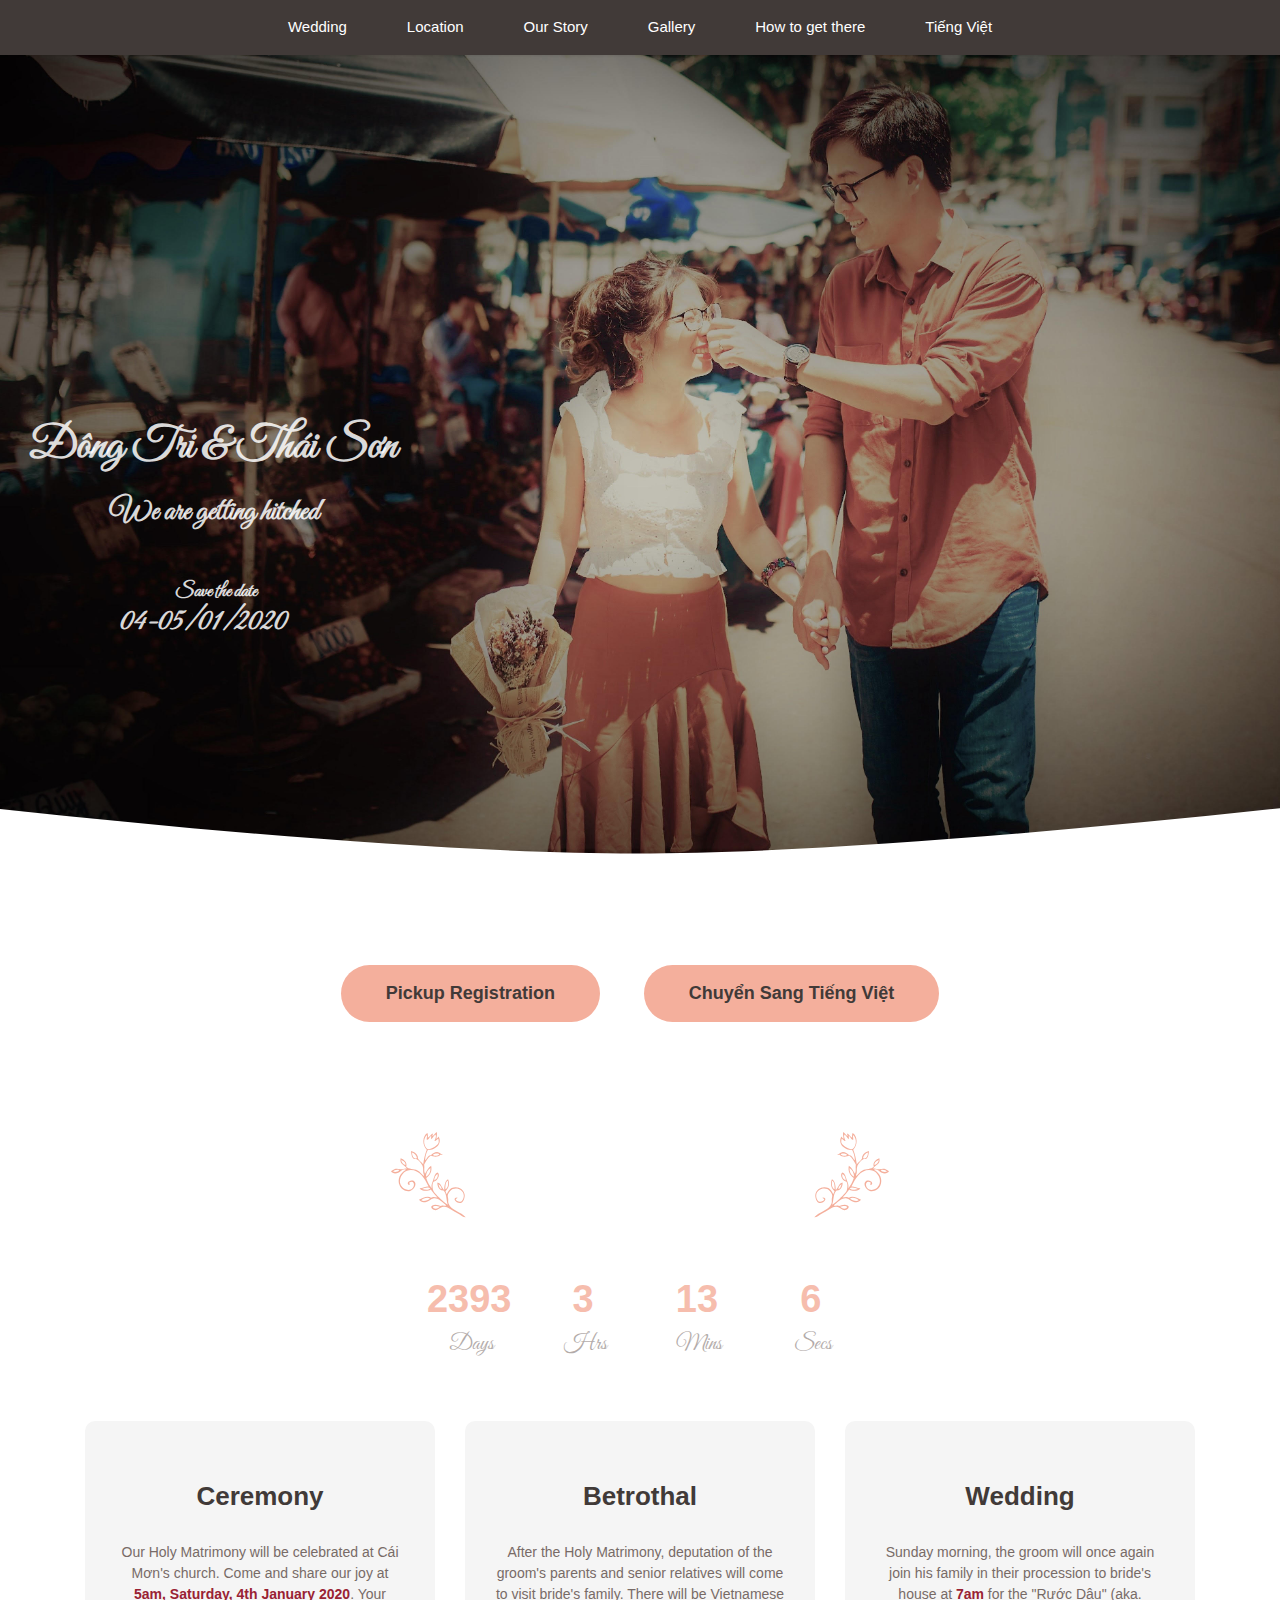
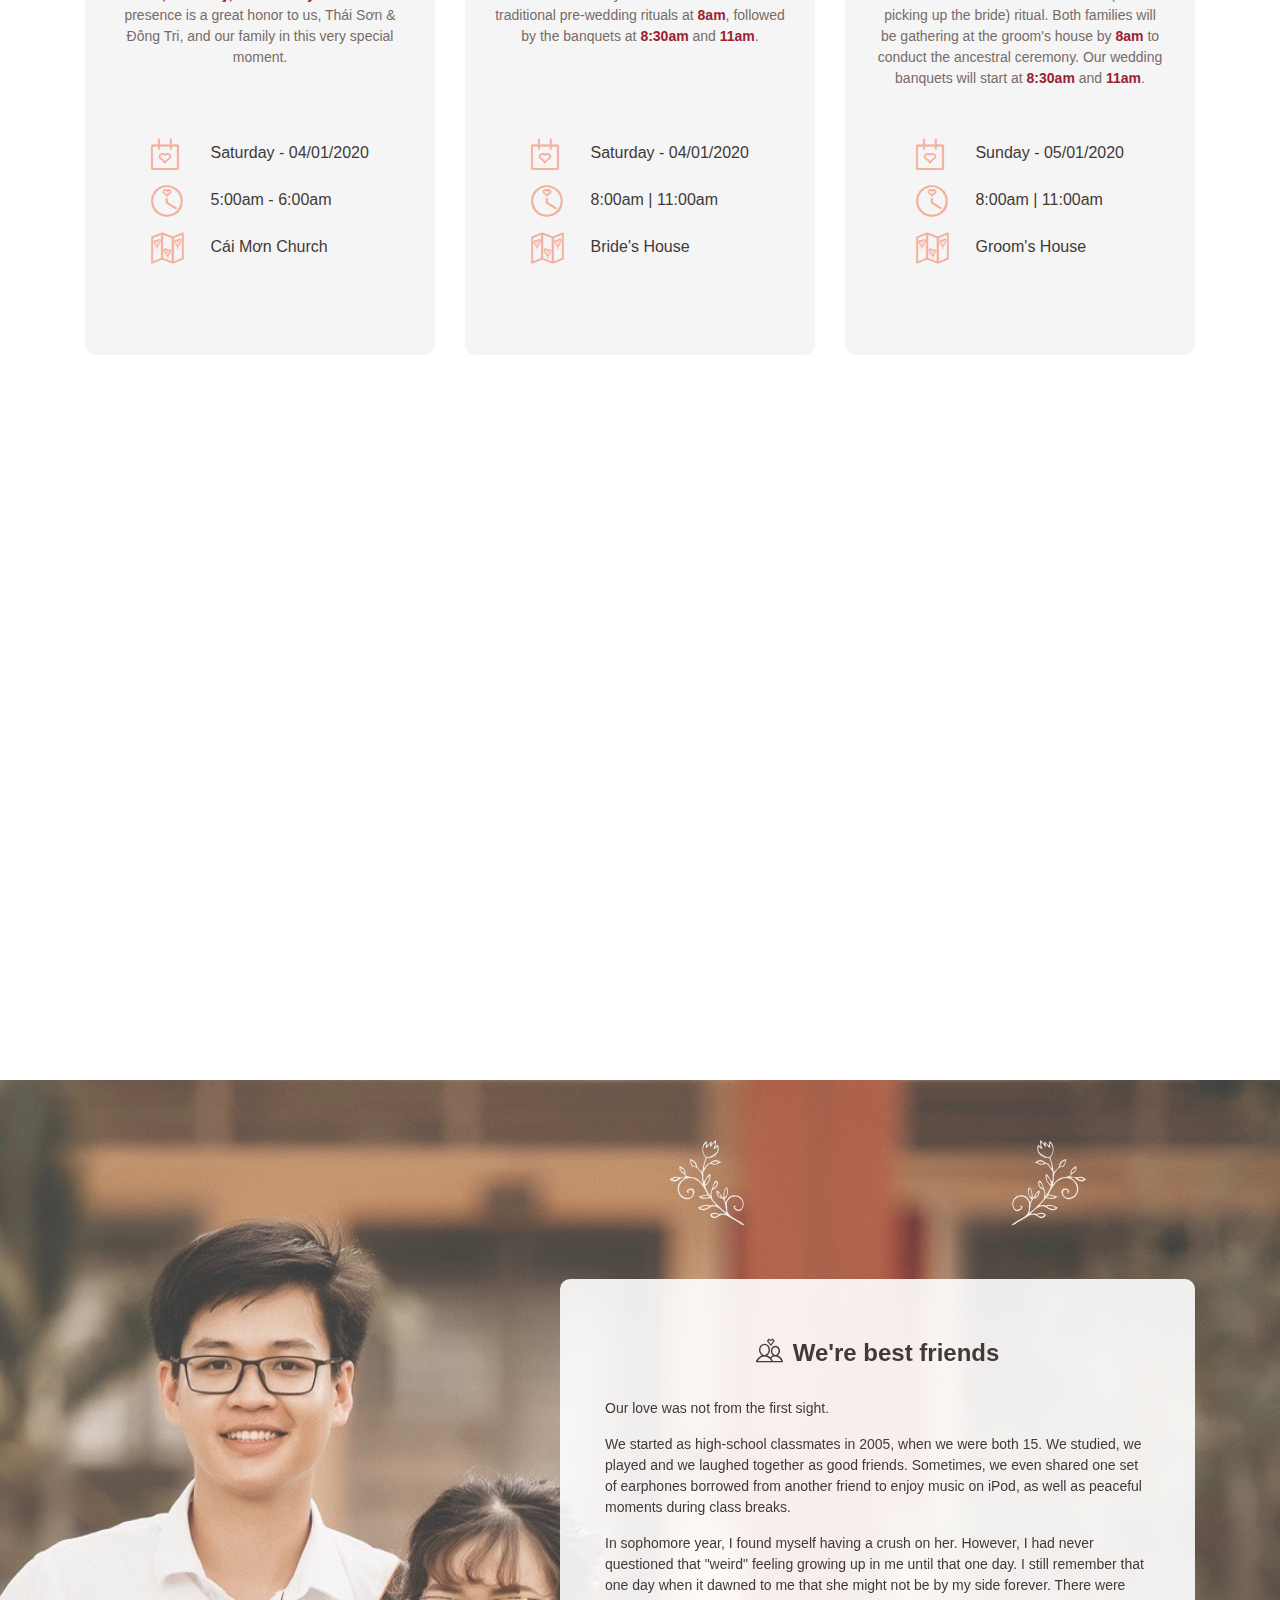
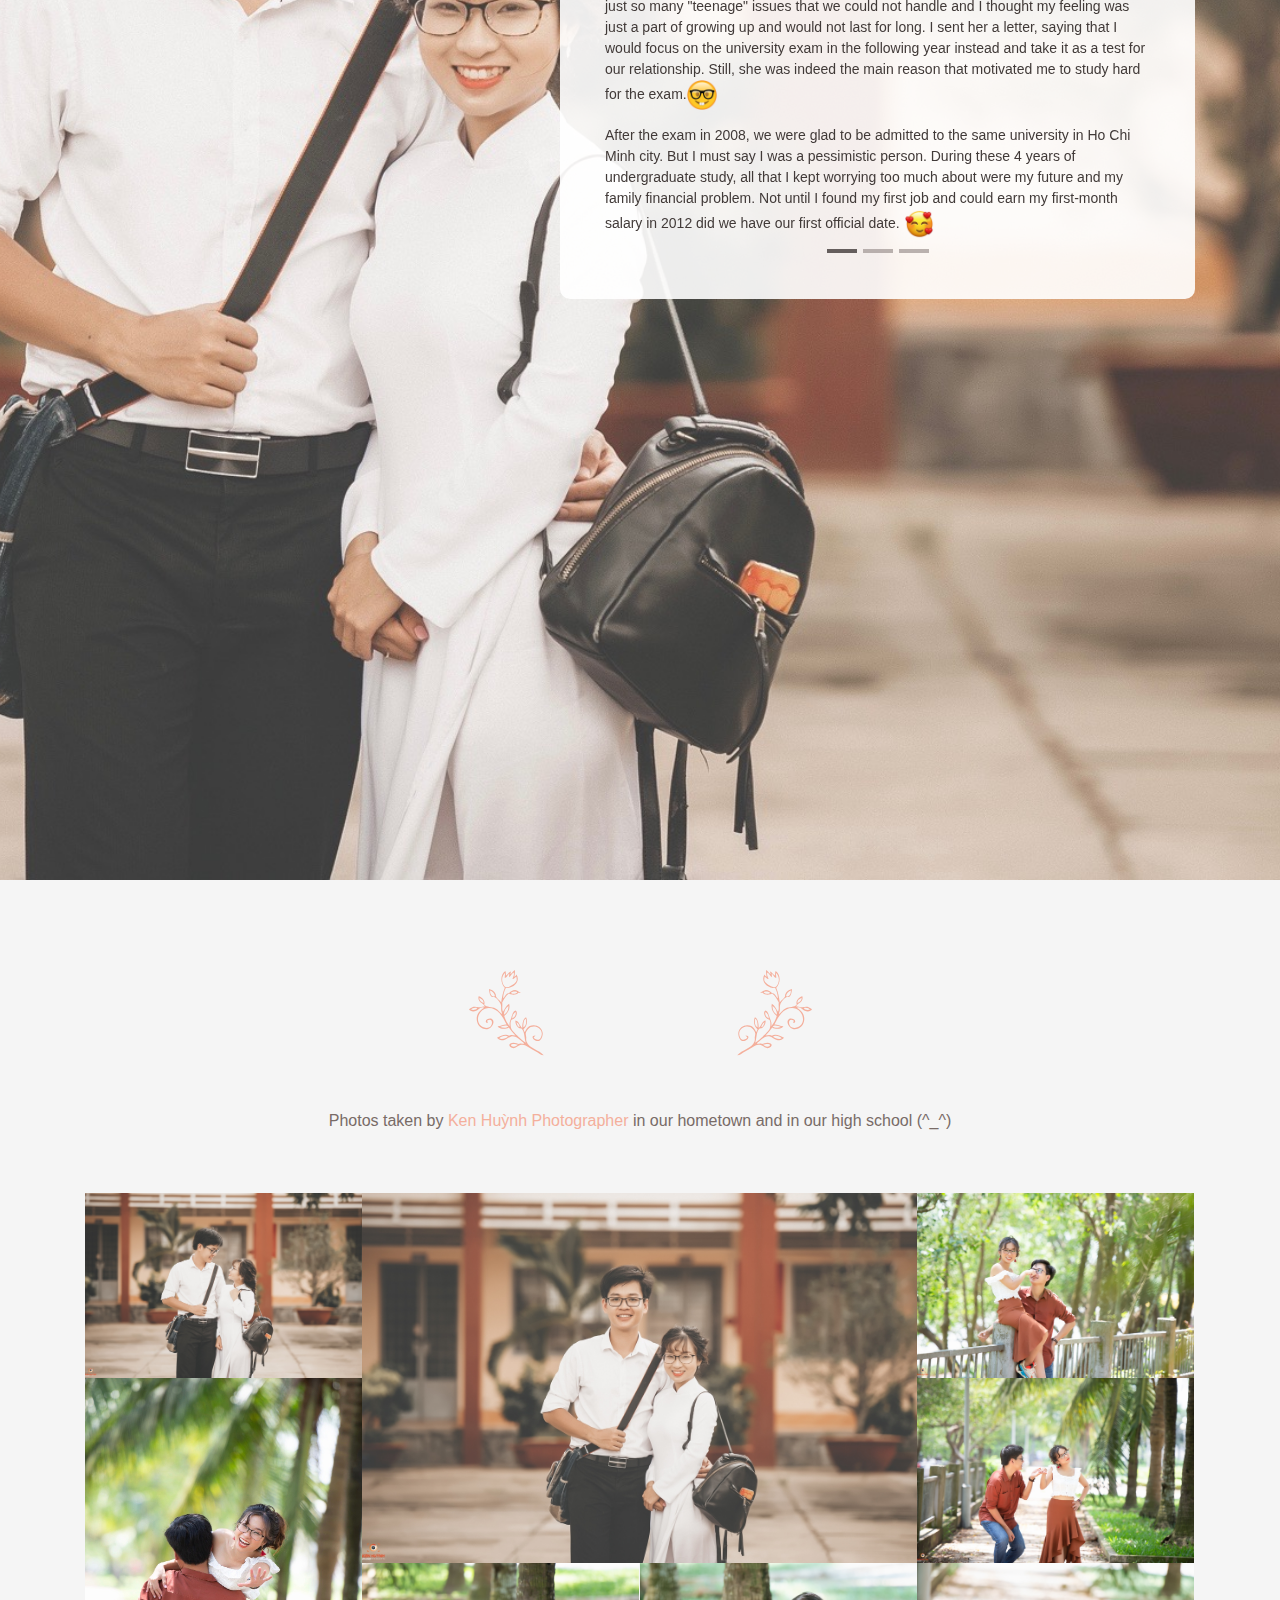
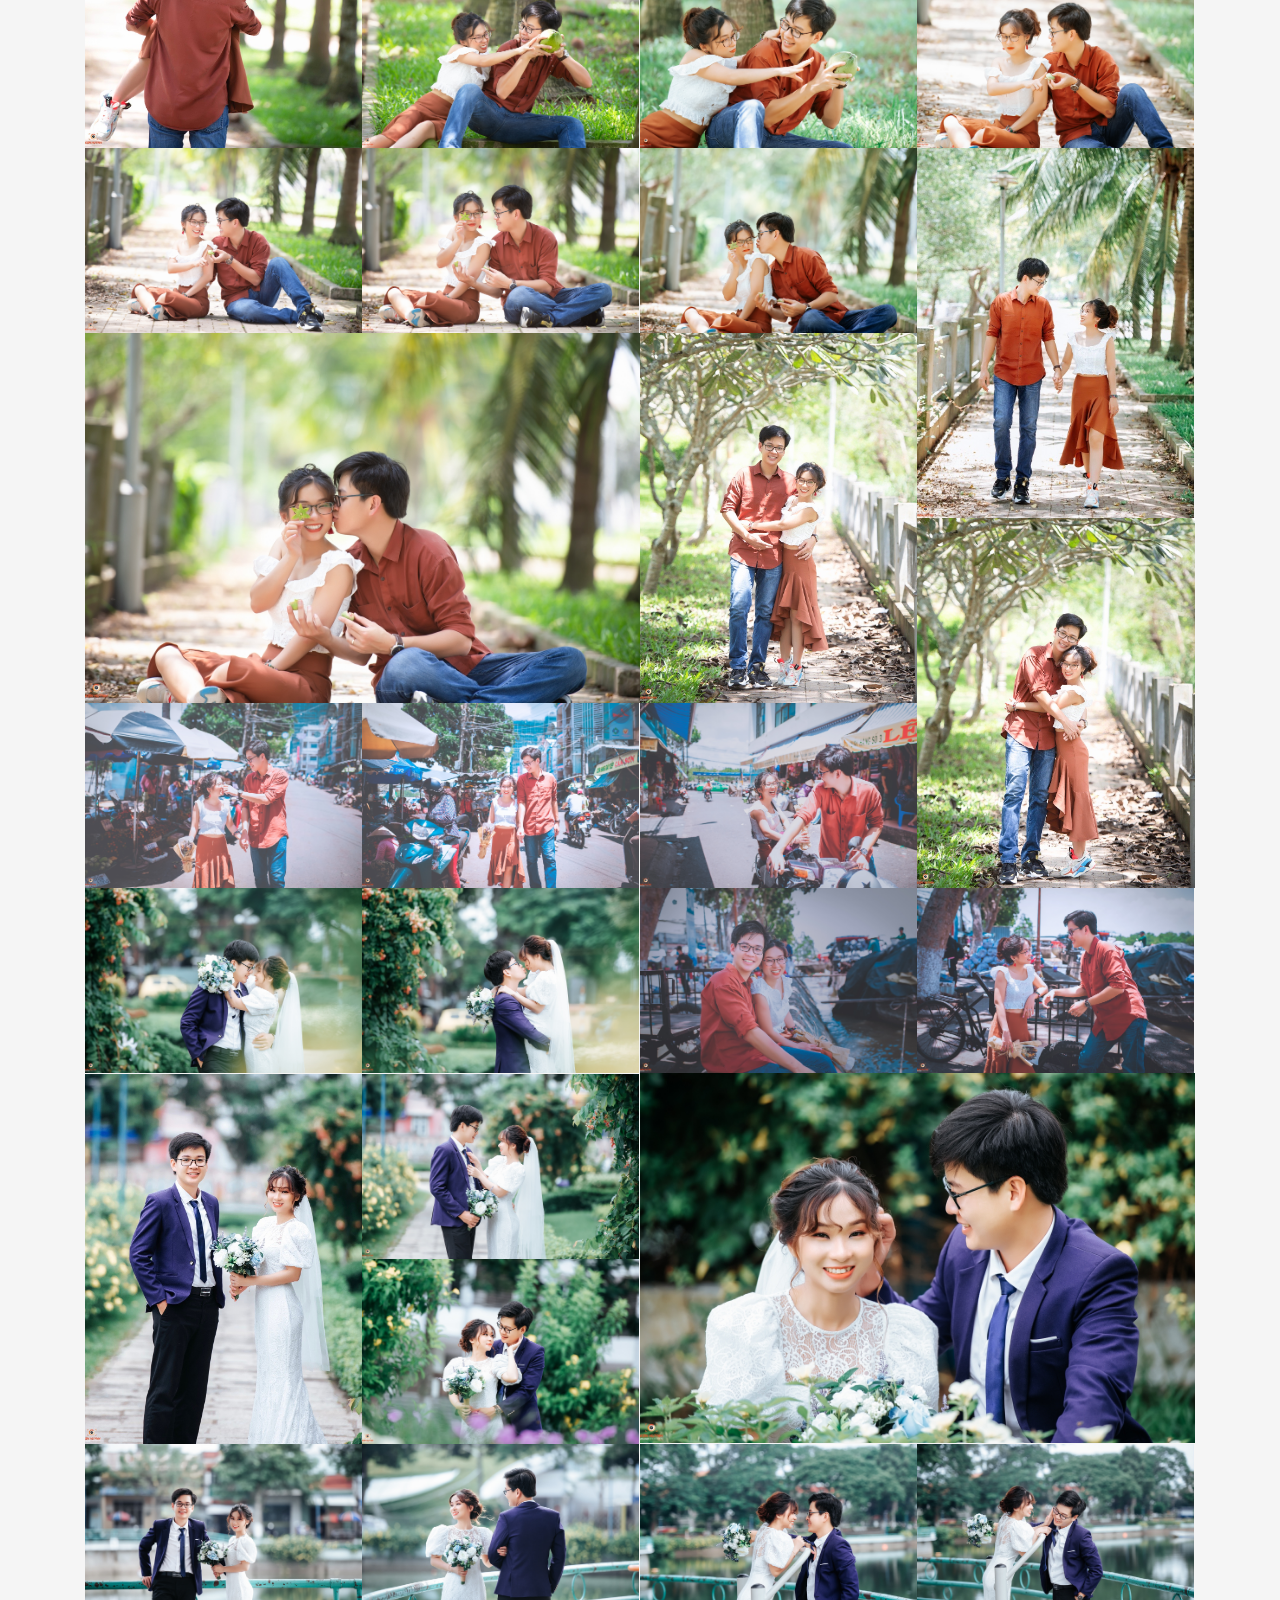
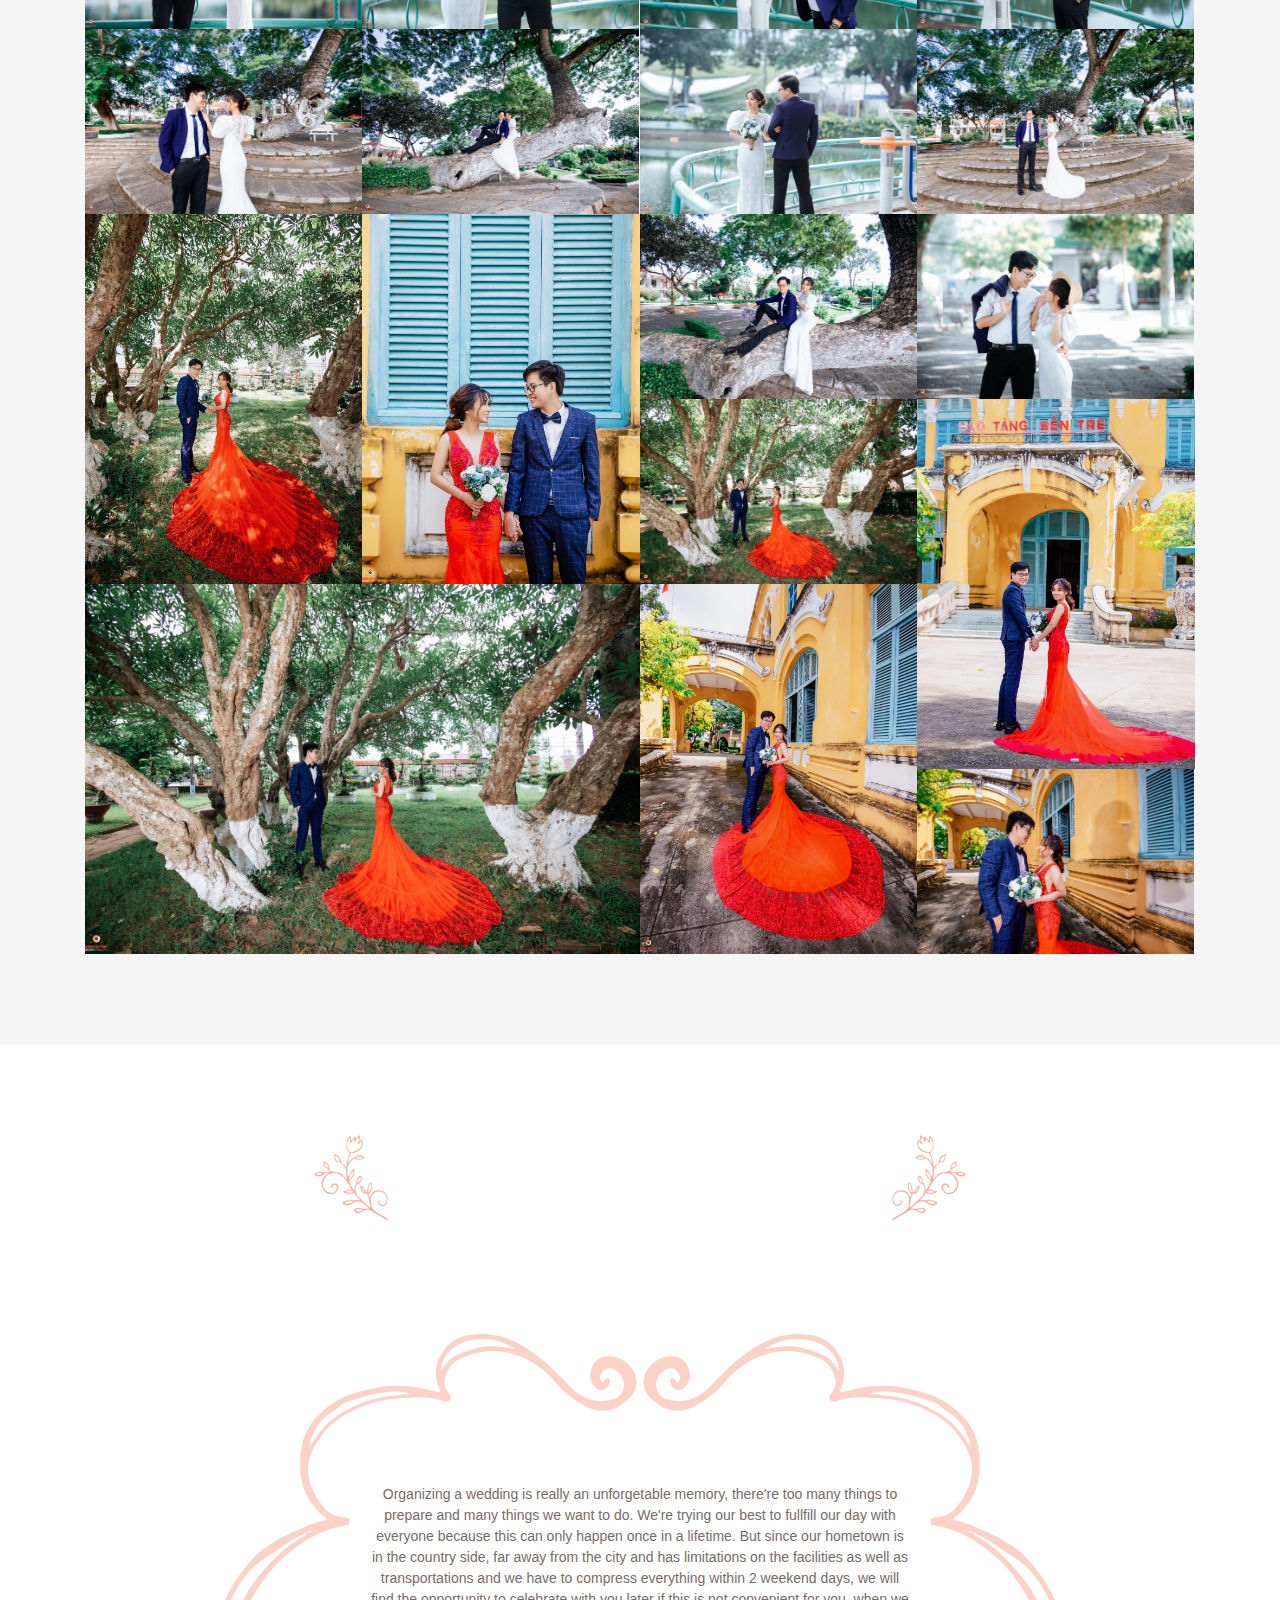
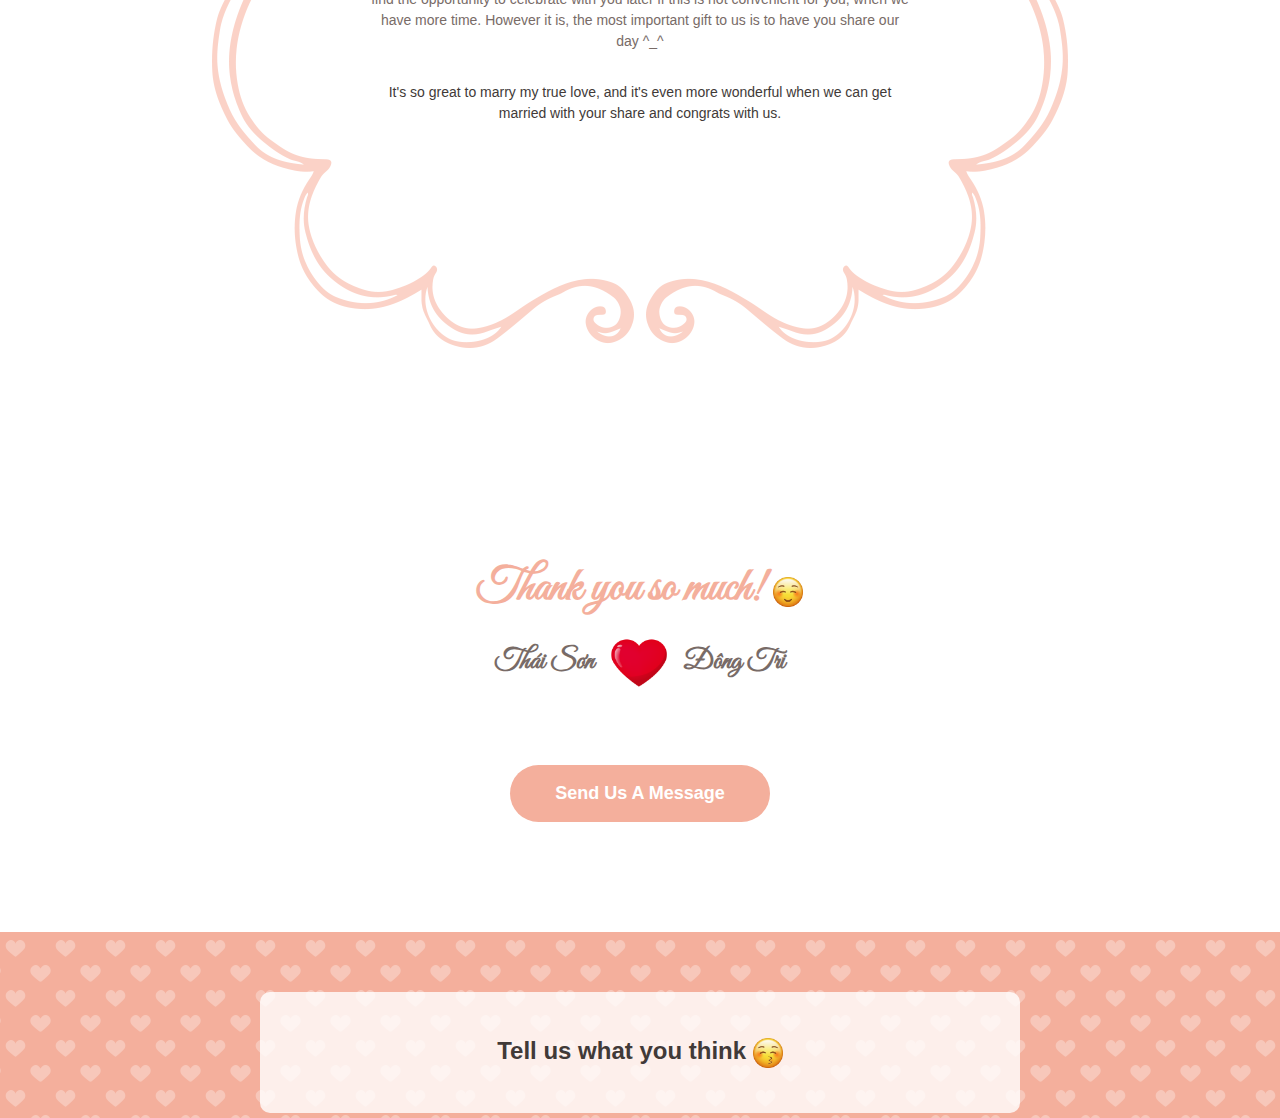
==== commit 9c5eee05: "update content" ====
--- a/wedding.html
+++ b/wedding.html
@@ -13,7 +13,7 @@
 		<meta property="og:description" content="Đông Tri & Thái Sơn" />
 		<meta property="og:type" content="article" />
 		<meta property="og:site_name" content="Đông Tri & Thái Sơn"/>
-		<meta property="og:image" content="https://dongtri-thaison.com/wedding/pic-14.jpg">
+		<meta property="og:image" content="https://dongtri-thaison.com/images/story-bg3.jpg">
 		<meta property="og:image:type" content="image/jpg">
 		<meta property="og:image:width" content="1024">
 		<meta property="og:image:height" content="1024">
@@ -30,7 +30,7 @@
 		<link rel="stylesheet" href="./wedding/animate.min.css">
 		<link rel="stylesheet" href="./wedding/blueimp-gallery.min.css">
 		<link rel="stylesheet" href="./wedding/bootstrap-image-gallery.min.css">
-		<link id="theme-style" rel="stylesheet" href="./wedding/theme-1.css">
+		<link id="theme-style" rel="stylesheet" href="./wedding/theme-2.css">
 		<link rel="stylesheet" href="https://cdnjs.cloudflare.com/ajax/libs/font-awesome/4.7.0/css/font-awesome.min.css">
 		<!-- Facebook Pixel Code -->
 		<script type="text/javascript" src="./wedding/jquery-3.3.1.min.js"></script>
@@ -197,7 +197,7 @@
 								<span class="title-deco-right story"></span>
 							</h3>
 							<div class="content-container text-left">
-								<div id="story-carousel" class="story-carousel carousel slide" data-ride="carousel" data-interval="60000">
+								<div id="story-carousel" class="story-carousel carousel slide" data-ride="carousel" data-interval="150000">
 									<ol class="carousel-indicators">
 										<li data-target="#story-carousel" data-slide-to="0" class="active"></li>
 										<li data-target="#story-carousel" data-slide-to="1" class=""></li>
@@ -206,17 +206,17 @@
 									<div class="carousel-inner" role="listbox">
 										<div class="item carousel-item active">
 											<h4 class="item-title text-center"><span class="icon-couple love-icon"></span><span id="story-1-title">We're best friends</span></h4>
-											<p id="story-1-1">It isn't a love from the first sight.</p>
-											<p id="story-1-2">We started as friends in a same class in high school in 2005, when we were 15. We studied, played and laughed together as friends, sometimes we shared the earphone of the ipod borrowed from another friend and enjoyed the music and peaceful moment together in the time break.</p>
-											<p id="story-1-3">In the second year of high shool, I found myself had a crush on her. I didn't notice that "weird" feeling kept growing up in me until I realized I might cannot be by her side anymore. There're many "teenagers" things happened that we couldn't handle and I thought it's just a feeling of youth and wouldn't last for long. I wrote her a letter, saying that I will focus on the university exam in next year instead and take it as a test for ourselves. She's the main reason made me study so hard for the university <img style="width: 30px" src="./images/nerd.png"/></p>
-											<p id="story-1-4">After the exam in 2008, we managed to get into the same university in Ho Chi Minh city. But because I am a pessimistic person, during those 4 years of university, I still kept worrying too much about the future and my family's financial problems. Until I found my first job and could earn the money on my own in 2012, we had our fist date <img style="width: 30px" src="./images/love-heart.png"/></p>
+											<p id="story-1-1">Our love was not from the first sight.</p>
+											<p id="story-1-2">We started as high-school classmates in 2005, when we were both 15. We studied, we played and we laughed together as good friends. Sometimes, we even shared one set of earphones borrowed from another friend to enjoy music on iPod, as well as peaceful moments during class breaks.</p>
+											<p id="story-1-3">In sophomore year, I found myself having a crush on her. However, I had never questioned that "weird" feeling growing up in me until that one day. I still remember that one day when it dawned to me that she might not be by my side forever. There were just so many "teenage" issues that we could not handle and I thought my feeling was just a part of growing up and would not last for long. I sent her a letter, saying that I would focus on the university exam in the following year instead and take it as a test for our relationship. Still, she was indeed the main reason that motivated me to study hard for the exam.<img style="width: 30px" src="./images/nerd.png"/></p>
+											<p id="story-1-4">After the exam in 2008, we were glad to be admitted to the same university in Ho Chi Minh city. But I must say I was a pessimistic person. During these 4 years of undergraduate study, all that I kept worrying too much about were my future and my family financial problem. Not until I found my first job and could earn my first-month salary in 2012 did we have our first official date. <img style="width: 30px" src="./images/love-heart.png"/></p>
 										</div>
 										<div class="item carousel-item">
 											<h4 class="item-title text-center"><span class="icon-couple love-icon"></span><span id="story-2-title">We're in love</span></h4>
-											<p id="story-2-1">&quot;Don’t stop giving love even when you don’t receive it. Keep a smile and have patience.&quot;</p>
-											<p id="story-2-2">We’re too different in the beginning. She's very active but I'm kind of introverted, she enjoys community life but I like to be alone, she has many rules but I always like to against the rules :))..... And it took us years to play the puzzle game of matching to each other, the game which required tons of love and patience.</p>
-											<p id="story-2-3">To us, life is not a dream, it’s a journey with many challenges. Our love is just like drawing a heart shape by 2 brushstrokes, it could start from same point but follow its own direction and meet at a destination point to form the shape of love. We were young and we wanted to discover the world. To her, it was a chance to study abroad, and to me, it’s seeking career and opportunity oversea. It was just a little journey but took us over a decade to learn about love and respection.</p>
-											<p id="story-2-4">&quot;It’s not easy to love her, not easy at all&quot; <img style="width: 30px" src="./images/shy.png"/></p>
+											<p id="story-2-1">&quot;Don’t stop giving love even when you don’t receive it. Keep smiling and have some patience.&quot;</p>
+											<p id="story-2-2">We were almost too different to begin with. She is very socially active and I am kind of an introvert. She enjoys community life and I like to be alone. She has many rules which I always go against :))... But love is not about finding the perfect partner. It is about learning, changing and becoming perfect partners. It took us years to play the puzzle game of matching, the game which required tons of love and patience.</p>
+											<p id="story-2-3">To us, life is not a dream but a journey with many challenges. We both were young and excited to discover the world. She had her chance to study abroad, and to me, it was about seeking career opportunities overseas. Our journey took us over a decade to learn to love and respect each other. In fact, we were 2 brush strokes that drew a heart shape. We started at the same point, then parted to follow our own paths. Ultimately, here we are again, holding each other at the end.</p>
+											<p id="story-2-4">&quot;It is not easy to love her, not easy at all&quot; <img style="width: 30px" src="./images/shy.png"/></p>
 										</div>
 										<div class="item carousel-item">
 											<h4 class="item-title text-center"><span class="icon-glasses love-icon"></span><span id="story-3-title">We're getting married</span></h4>
@@ -560,6 +560,6 @@
 		</div>
 		<script type="text/javascript" src="./wedding/packery.pkgd.min.js"></script>
 		<script type="text/javascript" src="./wedding/imagesloaded.pkgd.min.js"></script>
-		<script type="text/javascript" src="./wedding/custom.min.1.0.js"></script>
+		<script type="text/javascript" src="./wedding/custom.min.1.1.js"></script>
 	</body>
 </html>--- a/wedding/theme-2.css
+++ b/wedding/theme-2.css
@@ -0,0 +1,1674 @@
+html,body{
+    height:100%
+}
+body{
+    font-family:'Montserrat', arial, sans-serif;
+    color:#413a38;
+    font-size:14px;
+    -webkit-font-smoothing:antialiased;
+    -moz-osx-font-smoothing:grayscale
+}
+p{
+    margin-bottom:15px;
+    line-height:1.5
+}
+a{
+    color:#f4af9c;
+    -webkit-transition:all 0.4s ease-in-out;
+    -moz-transition:all 0.4s ease-in-out;
+    -ms-transition:all 0.4s ease-in-out;
+    -o-transition:all 0.4s ease-in-out
+}
+a:hover,a:active{
+    text-decoration:underline;
+    color:#f19c85
+}
+a:focus{
+    text-decoration:none;
+    color:#f19c85;
+    outline:none
+}
+.btn,a.btn{ 
+    -webkit-transition:all 0.4s ease-in-out;
+    -moz-transition:all 0.4s ease-in-out;
+    -ms-transition:all 0.4s ease-in-out;
+    -o-transition:all 0.4s ease-in-out;
+    -webkit-border-radius:30px;
+    -moz-border-radius:30px;
+    -ms-border-radius:30px;
+    -o-border-radius:30px;
+    border-radius:30px;
+    -moz-background-clip:padding;
+    -webkit-background-clip:padding-box;
+    background-clip:padding-box;
+    font-weight:bold;
+    font-size:18px
+}
+.btn .fa,a.btn .fa{
+    color:#fff;
+    margin-right:5px
+}
+.btn:focus,a.btn:focus{
+    color:#fff
+}
+a.btn-primary,.btn-primary{
+    background:#f4af9c;
+    border:none;
+    color:#fff;
+    padding:15px 45px;
+}
+a.btn-primary.active:hover,a.btn-primary.active:active,a.btn-primary.active:focus,.btn-primary.active:hover,.btn-primary.active:active,.btn-primary.active:focus{
+    background:#f19c85;
+    border:none;
+    color:#fff;
+    outline:none;
+    -webkit-opacity:.8;
+    -moz-opacity:.8;
+    opacity:.8
+}
+a.btn-primary:hover,.btn-primary:hover{
+    background:#f19c85;
+    border:none;
+    color:#fff;
+    outline:none
+}
+a.btn-primary:active,.btn-primary:active{
+    background:#f19c85;
+    border:none;
+    color:#fff;
+    outline:none
+}
+a.btn-primary:focus,.btn-primary:focus{
+    background:#f19c85;
+    border:none;
+    color:#fff;
+    outline:none
+}
+.form-control{
+    -webkit-box-shadow:none;
+    -moz-box-shadow:none;
+    box-shadow:none;
+    height:45px;
+    border-color:#eee
+}
+.form-control::-webkit-input-placeholder{
+    color:#ccc
+}
+.form-control:-moz-placeholder{
+    color:#ccc
+}
+.form-control::-moz-placeholder{
+    color:#ccc
+}
+.form-control:-ms-input-placeholder{
+    color:#ccc
+}
+.form-control:focus{
+    border-color:#e1e1e1;
+    -webkit-box-shadow:none;
+    -moz-box-shadow:none;
+    box-shadow:none
+}
+.script{
+    font-family:'Great Vibes';
+    font-weight:bold
+}
+input[type="text"],input[type="email"],input[type="password"],input[type="submit"],input[type="button"],textarea{
+    appearance:none;
+    -webkit-appearance:none
+}
+label{
+    color:#f19c85
+}
+.form-group{
+    margin-bottom:30px
+}
+.display-block{
+    display:block
+}
+.display-inline-block{
+    display:inline-block
+}
+.text-highlight{
+    color:#f4af9c
+}
+#topcontrol{
+    background:#f4af9c;
+    color:#fff;
+    text-align:center;
+    display:inline-block;
+    width:35px;
+    height:35px;
+    border:none;
+    -webkit-border-radius:4px;
+    -moz-border-radius:4px;
+    -ms-border-radius:4px;
+    -o-border-radius:4px;
+    border-radius:4px;
+    -moz-background-clip:padding;
+    -webkit-background-clip:padding-box;
+    background-clip:padding-box;
+    -webkit-transition:all 0.4s ease-in-out;
+    -moz-transition:all 0.4s ease-in-out;
+    -ms-transition:all 0.4s ease-in-out;
+    -o-transition:all 0.4s ease-in-out;
+    z-index:30
+}
+#topcontrol:hover{
+    background:#f7c2b3
+}
+#topcontrol .svg-inline--fa{
+    position:relative;
+    top:3px;
+    font-size:25px
+}
+.title{
+    font-size:60px;
+    margin-top:0;
+    margin-bottom:90px
+}
+.title .title-text{
+    display:inline-block;
+    padding-left:15px;
+    padding-right:15px
+}
+.title-reversed{
+    color:#fff;
+    color:rgba(255,255,255,0.85)
+}
+.title-reversed .title-deco-left{
+    background:transparent url("../images/rose-left-white.svg") no-repeat left bottom;
+    -webkit-background-size:contain;
+    -moz-background-size:contain;
+    -o-background-size:contain;
+    background-size:contain;
+    -webkit-opacity:.85;
+    -moz-opacity:.85;
+    opacity:.85
+}
+.title-reversed .title-deco-right{
+    background:transparent url("../images/rose-right-white.svg") no-repeat right bottom;
+    -webkit-background-size:contain;
+    -moz-background-size:contain;
+    -o-background-size:contain;
+    background-size:contain;
+    -webkit-opacity:.85;
+    -moz-opacity:.85;
+    opacity:.85
+}
+.title-deco-left{
+    background:transparent url("../images/rose-left-pink.svg") no-repeat left bottom;
+    -webkit-background-size:contain;
+    -moz-background-size:contain;
+    -o-background-size:contain;
+    background-size:contain;
+    width:75px;
+    height:86px;
+    display:inline-block
+}
+.title-deco-right{
+    background:transparent url("../images/rose-right-pink.svg") no-repeat right bottom;
+    -webkit-background-size:contain;
+    -moz-background-size:contain;
+    -o-background-size:contain;
+    background-size:contain;
+    width:75px;
+    height:86px;
+    display:inline-block
+}
+.delayp1{
+    animation-delay:.1s;
+    -moz-animation-delay:.1s;
+    -webkit-animation-delay:.1s;
+    -o-animation-delay:.1s;
+    transition-delay:.1s;
+    -webkit-transition-delay:.1s;
+    -moz-transition-delay:.1s;
+    -o-transition-delay:.1s
+}
+.delayp2{
+    animation-delay:.2s;
+    -moz-animation-delay:.2s;
+    -webkit-animation-delay:.2s;
+    -o-animation-delay:.2s;
+    transition-delay:.2s;
+    -webkit-transition-delay:.2s;
+    -moz-transition-delay:.2s;
+    -o-transition-delay:.2s
+}
+.delayp3{
+    animation-delay:.3s;
+    -moz-animation-delay:.3s;
+    -webkit-animation-delay:.3s;
+    -o-animation-delay:.3s;
+    transition-delay:.3s;
+    -webkit-transition-delay:.3s;
+    -moz-transition-delay:.3s;
+    -o-transition-delay:.3s
+}
+.delayp4{
+    animation-delay:.4s;
+    -moz-animation-delay:.4s;
+    -webkit-animation-delay:.4s;
+    -o-animation-delay:.4s;
+    transition-delay:.4s;
+    -webkit-transition-delay:.4s;
+    -moz-transition-delay:.4s;
+    -o-transition-delay:.4s
+}
+.header{
+    background:#413a38;
+    color:#fff;
+    min-height:55px
+}
+.navbar-toggler{
+    margin-right:0;
+    margin-top:0;
+    margin-bottom:18px;
+    background:none;
+    position:relative;
+    top:12px;
+    padding:0
+}
+.navbar-toggler:focus{
+    outline:none
+}
+.navbar-toggler .toggle-title{
+    display:inline-block;
+    float:left;
+    color:rgba(255,255,255,0.9);
+    color:#f4af9c;
+    margin-right:10px;
+    font-weight:bold;
+    position:relative;
+    top:7px;
+    font-size:14px
+}
+.navbar-toggler .icon-bar-wrapper{
+    float:left
+}
+.navbar-toggler .icon-bar{
+    background-color:#f4af9c;
+    height:3px;
+    -webkit-opacity:.8;
+    -moz-opacity:.8;
+    opacity:.8
+}
+.navbar-toggler:hover .icon-bar{
+    -webkit-opacity:1;
+    -moz-opacity:1;
+    opacity:1
+}
+.nav>li>a{
+    color:#fff;
+    color:rgba(255,255,255,0.7);
+    font-size:15px;
+    font-weight:500
+}
+.nav>li>a:focus,.nav>li>a:hover{
+    background:none;
+    color:#fff;
+    outline:none
+}
+.nav>li.active>a{
+    color:#f4af9c
+}
+.footer{
+    background:#413a38;
+    color:rgba(255,255,255,0.6);
+    font-weight:normal
+}
+.footer a{
+    color:#f4af9c
+}
+.footer a:hover{
+    color:#ef8a6e
+}
+.footer-content{
+    padding:30px 15px
+}
+.credit{
+    margin-top:5px
+}
+.hero-section{
+    margin-top:55px;
+    background:#262220 url("../images/hero-bg.jpg") no-repeat 50% top;
+    -webkit-background-size:cover;
+    -moz-background-size:cover;
+    -o-background-size:cover;
+    background-size:cover;
+    position:relative;
+    height : 1070px;
+    }
+.curve-holder{
+    display:block;
+    background:transparent url("../images/curve-mask.svg") no-repeat 50% bottom;
+    -webkit-background-size:cover;
+    -moz-background-size:cover;
+    -o-background-size:cover;
+    background-size:cover;
+    position:absolute;
+    bottom:0;
+    left:0;
+    width:100%;
+    min-width:100%;
+    height:120px;
+    z-index:10
+}
+.btn-rsvp{
+    position:relative;
+    z-index:20
+}
+.hero-box{
+    color:rgba(255,255,255,0.85);
+    padding:30px;
+    padding-top:25px;
+    padding-bottom:25px;
+    /*height:960px;*/
+    border-radius: 100px;
+    display: table;
+    width: 100%;
+    text-align: right;
+}
+
+.hero-box .headline.script {
+    padding-top: 340px;
+    text-align: left;
+}
+
+.headline.script span {
+    display: inline-block;
+}
+.hero-box .date{
+    font-size:36px;
+    font-family: 'Meddon', cursive;
+    color:gold;
+    height:126px;
+    padding-top:8px;
+    font-weight:bold;
+    margin-bottom:15px;
+    -webkit-opacity:.85;
+    -moz-opacity:.85;
+    opacity:.85;
+    
+}
+
+.nav-link.scrollto {
+    cursor: pointer;
+}
+.headline .names{
+    font-size:68px;
+    margin-bottom:50px
+}
+.headline .hitched{
+    font-size:40px;
+    margin-bottom:20px;
+    margin-left: 145px;
+    margin-top: -30px;
+}
+
+.headline .save-date{
+    margin-left: 240px;
+    font-size:20px;
+}
+.headline .save-date-date{
+    font-size:30px;
+    margin-left: 190px;
+}
+.headline .statement{
+    font-size:36px;
+    margin-bottom:45px
+}
+.headline .statement-text{
+    display:inline-block;
+    padding-left:10px;
+    padding-right:10px
+}
+.headline .swirl-left{
+    display:inline-block;
+    background:transparent url("../images/swirl-left.svg") no-repeat left center;
+    -webkit-background-size:contain;
+    -moz-background-size:contain;
+    -o-background-size:contain;
+    background-size:contain;
+    width:34px;
+    height:39px
+}
+.headline .swirl-right{
+    display:inline-block;
+    background:transparent url("../images/swirl-right.svg") no-repeat right center;
+    -webkit-background-size:contain;
+    -moz-background-size:contain;
+    -o-background-size:contain;
+    background-size:contain;
+    width:34px;
+    height:39px
+}
+.wedding-section{
+    padding-top:90px
+}
+.wedding-section .title{
+    margin-bottom:30px
+}
+.wedding-section .love-icon{
+    font-size:32px;
+    width:55px;
+    display:inline-block;
+    color:#f4af9c;
+    vertical-align:middle
+}
+.wedding-section .cols-wrapper{
+    margin-bottom:45px
+}
+.wedding-section .col-inner{
+    padding:60px 30px;
+    background:#f5f5f5;
+    -webkit-border-radius:10px;
+    -moz-border-radius:10px;
+    -ms-border-radius:10px;
+    -o-border-radius:10px;
+    border-radius:10px;
+    -moz-background-clip:padding;
+    -webkit-background-clip:padding-box;
+    background-clip:padding-box
+}
+.wedding-section .subtitle{
+    font-size:26px;
+    font-weight:bold;
+    margin-top:0;
+    margin-bottom:30px
+}
+.wedding-section .intro{
+    margin-bottom:30px;
+    color:#786b67
+}
+.wedding-section .meta-list{
+    font-size:16px;
+    display:inline-block
+}
+.wedding-section .meta-list li{
+    margin-bottom:15px
+}
+.wedding-section .meta-list .list-link{
+    padding-left:55px;
+    font-size:16px;
+    margin-bottom:5px
+}
+.wedding-section .action-wrapper{
+    margin-bottom:90px
+}
+.countdown-box{
+    margin-bottom:60px
+}
+.countdown-box span{
+    display:inline-block;
+    margin-left:5px;
+    min-width:100px;
+    text-align:center;
+    font-weight:normal
+}
+.countdown-box span:first-child{
+    margin-left:0
+}
+.countdown-box span.number{
+    font-size:38px;
+    display:block;
+    color:#ef8a6e;
+    font-weight:bold
+}
+.countdown-box span.unit{
+    font-size:22px;
+    display:block;
+    color:#786b67
+}
+.map-container{
+    height:600px
+}
+.form-control.error {
+    border-color: red;
+}
+.story-section{
+    background:#413a38 url("../images/story-bg3.jpg") no-repeat 38% top;
+    -webkit-background-size:cover;
+    -moz-background-size:cover;
+    -o-background-size:cover;
+    background-size:cover;
+    padding-top:60px;
+    padding-bottom:350px;
+    height: 1400px;
+}
+.story-section .container{
+    position:relative
+}
+.story-box .title{
+    margin-bottom:30px
+}
+.story-box .content-container{
+    background:rgba(255,255,255,0.9);
+    padding:30px;
+    text-align:left;
+    -webkit-border-radius:10px;
+    -moz-border-radius:10px;
+    -ms-border-radius:10px;
+    -o-border-radius:10px;
+    border-radius:10px;
+    -moz-background-clip:padding;
+    -webkit-background-clip:padding-box;
+    background-clip:padding-box
+}
+.story-carousel .item{
+    min-height:500px;
+    padding:15px
+}
+.story-carousel .item-title{
+    font-size:24px;
+    margin-bottom:30px;
+    margin-top:15px;
+    font-weight:bold
+}
+.story-carousel .carousel-indicators{
+    bottom:0
+}
+.story-carousel .carousel-indicators li{
+    background:#a99f9c;
+    border-color:#a99f9c;
+    -webkit-opacity:.8;
+    -moz-opacity:.8;
+    opacity:.8;
+    border:none;
+    height:4px
+}
+.story-carousel .carousel-indicators li.active{
+    background-color:#413a38;
+    border-color:#413a38
+}
+.story-carousel .love-icon{
+    display:inline-block;
+    margin-right:10px
+}
+.story-carousel .icon-jar{
+    font-size:40px
+}
+.story-carousel .icon-glasses{
+    font-size:42px
+}
+.gallery-section{
+    padding-top:90px;
+    padding-bottom:90px;
+    background:#f5f5f5
+}
+.gallery-section .title{
+    margin-bottom:30px
+}
+.gallery-section .intro{
+    margin-bottom:60px;
+    font-size:16px;
+    color:#786b67
+}
+.gallery-section .intro .hashtag{
+    font-family:'Montserrat', arial, sans-serif
+}
+.instafeed-wrapper{
+    overflow:hidden
+}
+.instagram-item{
+    float:left;
+    display:inline-block
+}
+.btn-load-more{
+    margin-top:45px
+}
+.nav-tabs{
+    border:none;
+    display:inline-block;
+    margin:0 auto;
+    margin-bottom:30px;
+    text-align:center;
+    position:relative
+}
+.nav-tabs>li{
+    margin-right:15px
+}
+.nav-tabs>li.last{
+    margin-right:0
+}
+.nav-tabs>li>a{
+    -webkit-border-radius:0;
+    -moz-border-radius:0;
+    -ms-border-radius:0;
+    -o-border-radius:0;
+    border-radius:0;
+    -moz-background-clip:padding;
+    -webkit-background-clip:padding-box;
+    background-clip:padding-box;
+    color:#786b67;
+    padding:5px;
+    border:none;
+    border-bottom:4px solid transparent;
+    font-size:18px
+}
+.nav-tabs>li>a:hover{
+    background:transparent;
+    border:none;
+    border-bottom:4px solid transparent;
+    color:#413a38
+}
+.nav-tabs>li.active>a{
+    color:#413a38;
+    background:transparent;
+    border:none;
+    border-bottom:4px solid #f4af9c;
+    font-weight:bold
+}
+.nav-tabs>li.active>a:hover,.nav-tabs>li.active>a:focus{
+    border:none;
+    border-bottom:4px solid #f4af9c;
+    background:transparent;
+    color:#413a38
+}
+.tab-pane{
+    padding:15px
+}
+.photos-wrapper{
+    overflow:hidden
+}
+.photos-wrapper .item{
+    display:inline-block;
+    width:25%;
+    float:left
+}
+.photos-wrapper .item.w2{
+    width:50%
+}
+.blueimp-gallery>.prev,.blueimp-gallery>.next{
+    border-color:#f4af9c;
+    color:#f4af9c !important
+}
+.blueimp-gallery>.prev:hover,.blueimp-gallery>.next:hover{
+    color:#f9d4ca
+}
+.blueimp-gallery>.close{
+    color:#f4af9c !important
+}
+.gift-section{
+    padding-top:90px;
+    padding-bottom:90px
+}
+.message-container{
+    background:transparent url("../images/frame-pink.png") no-repeat center top;
+    min-height:620px;
+    position:relative;
+    margin-bottom:200px
+}
+.message-container .intro{
+    margin-bottom:30px;
+    color:#786b67
+}
+.message-container .thank-you{
+    font-size:46px;
+    color:#f4af9c;
+    margin-bottom:15px
+}
+.message-container .signature{
+    font-size:28px;
+    color:#786b67
+}
+.message-inner{
+    max-width:600px;
+    padding:30px;
+    padding-top:150px
+}
+.couple-profile{
+    position:absolute;
+    bottom:-160px;
+    left:50%;
+    margin-left:-163px;
+    width:326px;
+    height:304px;
+    background:transparent url("../images/heart-couple-pink.png") no-repeat center center;
+    -webkit-background-size:contain;
+    -moz-background-size:contain;
+    -o-background-size:contain;
+    background-size:contain
+}
+.brand-list li{
+    padding:0 30px;
+    margin-bottom:30px
+}
+.brand-list li a:hover img{
+    -webkit-opacity:1;
+    -moz-opacity:1;
+    opacity:1
+}
+.brand-list img{
+    max-width:160px;
+    -webkit-opacity:.8;
+    -moz-opacity:.8;
+    opacity:.8
+}
+.fb_iframe_widget,.fb_iframe_widget span,.fb_iframe_widget span iframe[style]{
+    min-width:100% !important;
+    width:100% !important;
+    background:#fff
+}
+.comments-section{
+    padding-top:60px;
+    padding-bottom:60px;
+    background:#f4af9c url("../images/heart-pattern.png") repeat center top
+}
+.comments-section .title{
+    font-size:24px;
+    margin-bottom:30px;
+    margin-top:30px;
+    font-weight:bold
+}
+.comments-container{
+    max-width:760px;
+    background:rgba(255,255,255,0.8);
+    padding:15px;
+    -webkit-border-radius:10px;
+    -moz-border-radius:10px;
+    -ms-border-radius:10px;
+    -o-border-radius:10px;
+    border-radius:10px;
+    -moz-background-clip:padding;
+    -webkit-background-clip:padding-box;
+    background-clip:padding-box
+}
+.fb-comments{
+    background:#fff
+}
+.modal .modal-dialog{
+    width:760px
+}
+.modal .modal-title{
+    font-weight:bold;
+    font-size:28px;
+    padding-top:26px
+}
+.modal .modal-title .title{
+    margin-bottom:15px
+}
+.modal .modal-title .subtitle{
+    font-size:18px;
+    font-weight:normal;
+    color:#786b67
+}
+.modal .modal-body{
+    padding:30px 60px
+}
+.modal .modal-header{
+    border:none;
+    justify-content:center !important
+}
+.modal .close{
+    position:absolute;
+    right:15px;
+    top:-7px;
+    font-size:32px;
+    font-weight:300;
+    margin-top:0;
+    -webkit-border-radius:.6;
+    -moz-border-radius:.6;
+    -ms-border-radius:.6;
+    -o-border-radius:.6;
+    border-radius:.6;
+    -moz-background-clip:padding;
+    -webkit-background-clip:padding-box;
+    background-clip:padding-box;
+    color:#413a38;
+    text-shadow:none
+}
+.modal .close:hover{
+    color:#413a38;
+    -webkit-border-radius:1;
+    -moz-border-radius:1;
+    -ms-border-radius:1;
+    -o-border-radius:1;
+    border-radius:1;
+    -moz-background-clip:padding;
+    -webkit-background-clip:padding-box;
+    background-clip:padding-box
+}
+.modal .error{
+    color:#E65348;
+    display:block;
+    font-size:14px;
+    text-align:left;
+    padding-top:5px;
+    padding-left:5px;
+    font-weight:300
+}
+.modal .event-col{
+    padding-left:30px;
+    padding-right:30px
+}
+.modal .col-title{
+    color:#786b67;
+    font-size:18px
+}
+.modal .col-subtitle{
+    font-size:24px;
+    margin-bottom:15px
+}
+.modal .section-title{
+    color:#ef8a6e;
+    font-size:16px
+}
+.modal .section-title .svg-inline--fa{
+    display:inline-block;
+    margin-right:5px
+}
+.modal .figure-container{
+    margin-bottom:30px;
+    text-align: center;
+}
+.map-main-container {
+    display: inline-block;
+    margin-left: -2px
+}
+.modal .figure-container img{
+    -webkit-border-radius:10px;
+    -moz-border-radius:10px;
+    -ms-border-radius:10px;
+    -o-border-radius:10px;
+    border-radius:10px;
+    -moz-background-clip:padding;
+    -webkit-background-clip:padding-box;
+    background-clip:padding-box;
+    max-width: 500px;
+}
+.modal .facilities-list{
+    margin-bottom:30px
+}
+.modal .facilities-list li{
+    margin-bottom:15px;
+    font-size:16px
+}
+.modal .facilities-list li .svg-inline--fa{
+    color:#f4af9c;
+    display:inline-block;
+    margin-right:5px
+}
+.modal .facilities-list li .details{
+    font-size:14px;
+    color:#786b67;
+    padding-left:25px;
+    display:inline-block
+}
+.modal-rsvp .modal-title{
+    margin-bottom:0
+}
+.modal-rsvp textarea.form-control{
+    height:120px
+}
+.modal-rsvp .additional-info{
+    margin-top:15px;
+    margin-bottom:15px;
+    color:#786b67
+}
+
+.blueimp-gallery>.close{
+    font-weight:300;
+    font-size:32px;
+    color:#fff;
+    -webkit-border-radius:.8;
+    -moz-border-radius:.8;
+    -ms-border-radius:.8;
+    -o-border-radius:.8;
+    border-radius:.8;
+    -moz-background-clip:padding;
+    -webkit-background-clip:padding-box;
+    background-clip:padding-box
+}
+.blueimp-gallery>.close:hover{
+    color:#fff;
+    -webkit-border-radius:1;
+    -moz-border-radius:1;
+    -ms-border-radius:1;
+    -o-border-radius:1;
+    border-radius:1;
+    -moz-background-clip:padding;
+    -webkit-background-clip:padding-box;
+    background-clip:padding-box
+}
+.modal{
+    -webkit-overflow-scrolling:auto !important;
+    overflow-y:auto !important
+}
+
+.cols-wrapper strong {
+    color: #992233
+}
+.cols-wrapper p {
+    height: 126px;
+}
+.ceremony-col{
+    margin-bottom:30px
+}
+
+.action-wrapper a {
+    margin: 20px;
+}
+
+@media (max-width: 320px) {
+    .couple-profile {
+        display: none;
+    }
+}
+
+@media (max-width: 376px) {
+    .story-section {
+        background-position: 25%;
+        padding-bottom: 10px;
+    }
+    .story-container {
+        margin-top: 600px;
+    }
+    #direction-modal .modal-content .modal-body {
+        padding:30px 0;
+    }
+
+    #rsvp-modal2 .modal-content .modal-body, #rsvp-modal .modal-content .modal-body {
+        padding:30px 20px;
+    }
+}
+
+@media (max-width: 400px) {
+    .headline .swirl-left, .headline .swirl-right {
+        display: none
+    }
+
+    .message-inner {
+        padding-top: 100px;
+        padding: 0px;
+    }
+
+    .couple-profile {
+        bottom: -215px;
+    }
+}
+@media (min-width: 377px) and (max-width: 499px) {
+    .story-section {
+        background-position: 24%;
+        padding-bottom: 10px;
+    }
+    .message-inner {
+        padding-top: 100px;
+        padding: 0px;
+    }
+}
+
+@media (min-width: 500px) and (max-width: 620px) {
+    .hero-box .headline.script {
+        width: auto;
+        margin-left: 50px;
+    }
+    .story-section {
+        background-position: 22%;
+        padding-bottom: 10px;
+    }
+    .direction-modal .modal-dialog, .modal-rsvp .modal-dialog {
+        width:96%;
+    }
+}
+
+@media (min-width: 621px) and (max-width: 768px) {
+    .story-section {
+        background-position: 14%;
+        padding-bottom: 10px;
+    }
+    .direction-modal .modal-dialog, .modal-rsvp .modal-dialog {
+        width:96%;
+    }
+    .hero-section {
+        height: 800px;;
+    }
+
+    .hero-box .headline.script {
+        width: auto;
+        margin-left: 100px;
+        margin-right: 100px;
+    }
+
+    .hero-box .headline.script {
+        padding-top: 350px;
+    }
+}
+
+@media (min-width: 376px) and (max-width: 767px) {
+    .modal .modal-dialog{
+        width:96%;
+    }
+    .modal .modal-body{
+        padding:30px
+    }
+    .header{
+        background:#413a38
+    }
+    .header .nav>li>a{
+        color:#fff
+    }
+    .header .nav>li>a.active{
+        color:#f4af9c
+    }
+    .header .nav>li>a:focus,.header .nav>li>a:hover{
+        color:#f4af9c
+    }
+    .header .navbar{
+        padding-top:0;
+        padding-bottom:0
+    }
+    .header .navbar-collapse{
+        border-top:1px solid rgba(255,255,255,0.1)
+    }
+    .header .nav-link{
+        padding-top:15px;
+        padding-bottom:15px
+    }
+    .title{
+        font-size:42px;
+        margin-bottom:60px
+    }
+    .title .title-text{
+        padding-left:5px;
+        padding-right:5px
+    }
+    .title-deco-left{
+        width:45px;
+        height:52px;
+        -webkit-background-size:contain;
+        -moz-background-size:contain;
+        -o-background-size:contain;
+        background-size:contain
+    }
+    .title-deco-right{
+        width:45px;
+        height:52px;
+        -webkit-background-size:contain;
+        -moz-background-size:contain;
+        -o-background-size:contain;
+        background-size:contain
+    }
+    .hero-section{
+        background-position:62% 50%;
+    }
+
+    .story-container {
+        margin-top: 600px;
+    }
+
+    .story-box .content-container{
+        background:rgba(255,255,255,0.9);
+    }
+
+    .title .title-text.story {
+        color: #ef8a6e;
+    }
+
+    .title-reversed .title-deco-right.story {
+        background: transparent url(../images/rose-right-pink.svg) no-repeat right bottom;
+    }
+
+    .title-reversed .title-deco-left.story {
+        background: transparent url(../images/rose-left-pink.svg) no-repeat left bottom;
+    }
+
+    .headline .names{
+        font-size:68px
+    }
+    .hero-box{
+        height:100%;
+        padding-left:15px;
+        padding-right:15px
+    }
+    .hero-box .date{
+        font-size:36px;
+        -webkit-background-size:contain;
+        -moz-background-size:contain;
+        -o-background-size:contain;
+        background-size:contain;
+        padding-top:10px
+    }
+    .headline .statement-text{
+        font-size:32px
+    }
+    .headline .swirl-left,.headline .swirl-right{
+        width:25px;
+        height:25px
+    }
+    .wedding-section .subtitle{
+        font-size:24px
+    }
+    .wedding-section .meta-list{
+        font-size:16px
+    }
+    
+    .story-box .content-container{
+        padding:15px
+    }
+    .story-carousel .item-title{
+        font-size:24px
+    }
+    .message-container .thank-you{
+        font-size:28px
+    }
+    .message-container .signature{
+        font-size:20px
+    }
+    .countdown-box span{
+        min-width:60px
+    }
+    .countdown-box span.number{
+        font-size:28px
+    }
+    .countdown-box span.unit{
+        font-size:18px
+    }
+}
+@media (min-width: 576px){
+    .modal-dialog{
+        max-width:inherit
+    }
+    .navbar-expand-md .navbar-nav .nav-link{
+        padding-left:30px;
+        padding-right:30px
+    }
+}
+@media (min-width: 768px){
+    .navbar-nav{
+        float:none
+    }
+}
+@media (min-width: 992px){
+    .nav-tabs>li>a{
+        padding:10px 5px
+    }
+    .headline .statement{
+        font-size:35px
+    }
+}
+@media (min-width: 992px) and (max-width: 1200px) {
+    .ceremony-col ul.meta-list {
+        margin-top: 90px;
+    }
+}
+@media (min-width: 1200px) {
+    .ceremony-col ul.meta-list {
+        margin-top: 40px;
+    }
+}
+@media (max-width: 1020px){
+    .hero-section {
+        height: 600px;
+    }
+
+    .hero-box .headline.script {
+        padding-top: 400px;
+    }
+}
+
+@media (max-width: 1350px){
+    .hero-section {
+        height: 800px;
+    }
+    .hero-box .headline.script {
+        width: 400px;
+    }
+    .headline .names {
+        font-size: 45px;
+    }
+    .headline .hitched {
+        font-size: 30px;
+        margin-left: 80px;
+    }
+    .headline .save-date {
+        margin-left: 145px;
+    }
+    .headline .save-date-date {
+        margin-left: 90px;
+    }
+    .headline .hitched {
+        margin-bottom: 50px;
+    }
+}
+@media (min-width: 768px) and (max-width: 991px) {
+    .navbar-expand-md .navbar-nav .nav-link {
+        padding-left: 11px;
+        padding-right: 11px;
+    }
+    .story-container {
+        margin-top: 600px;
+    }
+    .hero-section {
+        background-position: 60%;
+    }
+    .story-section{
+        background:#413a38 url("../images/story-bg3.jpg") no-repeat 10% top;
+        -webkit-background-size:cover;
+        -moz-background-size:cover;
+        -o-background-size:cover;
+        background-size:cover;
+        padding-top:60px;
+        padding-bottom:350px;
+        height: 1400px;
+    }
+
+    .title .title-text.story {
+        color: #ef8a6e;
+    }
+
+    .title-reversed .title-deco-right.story {
+        background: transparent url(../images/rose-right-pink.svg) no-repeat right bottom;
+    }
+
+    .title-reversed .title-deco-left.story {
+        background: transparent url(../images/rose-left-pink.svg) no-repeat left bottom;
+    }
+}
+
+@media (max-width: 500px) {
+
+    .hero-section {
+        height: 500px;
+    }
+    .hero-box .headline.script {
+        padding-top: 240px;
+        width: auto;
+        text-align: center;
+    }
+
+    .headline .save-date {
+        font-size: 15px;
+        margin-left: auto;
+    }
+
+    .headline .save-date-date {
+        margin-left: auto;
+        font-size: 22px;
+    }
+
+    .headline .names {
+        font-size: 35px;
+    }
+
+    .headline .hitched {
+        font-size: 22px;
+        margin-left: auto;
+    }   
+
+    .story-section {
+        overflow: scroll;
+    }
+    .title-deco-left, .title-deco-right {
+        display: none;
+    }
+    .direction-modal .modal-dialog, .modal-rsvp .modal-dialog {
+        width:96%;
+    }
+
+    .message-inner {
+        padding-top: 100px;
+    }
+    .ceremony-col ul.meta-list {
+        margin-top: 40px;
+    }
+}
+@media (max-width: 375px) {
+    .hero-box .headline.script {
+        padding-top: 190px;
+        width: auto;
+        text-align: center;
+    }
+    .headline.script span {
+        display: block;
+    }
+    .headline.script span.left {
+        text-align: left;
+        margin-left: 20px;
+    }
+    .headline.script span.mid {
+        text-align: center;
+    }
+    .headline.script span.right {
+        text-align: right;
+        margin-right: 20px;
+    }
+    .hero-section {
+        background-position: 65%;
+    }
+}
+
+
+
+
+.config-wrapper{
+    position:absolute;
+    top:100px;
+    right:0;
+    z-index:20
+}
+.config-wrapper-inner{
+    position:relative
+}
+.config-trigger{
+    display:block;
+    position:absolute;
+    left:-36px;
+    width:36px;
+    height:36px;
+    background:#000;
+    color:#fff;
+    text-align:center;
+    -webkit-border-top-right-radius:0;
+    -webkit-border-bottom-right-radius:0;
+    -webkit-border-bottom-left-radius:4px;
+    -webkit-border-top-left-radius:4px;
+    -moz-border-radius-topright:0;
+    -moz-border-radius-bottomright:0;
+    -moz-border-radius-bottomleft:4px;
+    -moz-border-radius-topleft:4px;
+    border-top-right-radius:0;
+    border-bottom-right-radius:0;
+    border-bottom-left-radius:4px;
+    border-top-left-radius:4px;
+    -moz-background-clip:padding;
+    -webkit-background-clip:padding-box;
+    background-clip:padding-box;
+    text-decoration:none
+}
+.config-trigger:hover{
+    background:#000;
+    text-decoration:none
+}
+.config-trigger .svg-inline--fa{
+    font-size:20px;
+    margin-top:7px;
+    display:block;
+    color:#fff
+}
+.config-panel{
+    width:160px;
+    display:none;
+    background:#000;
+    color:#fff;
+    padding:15px;
+    -webkit-border-top-right-radius:0;
+    -webkit-border-bottom-right-radius:0;
+    -webkit-border-bottom-left-radius:4px;
+    -webkit-border-top-left-radius:0;
+    -moz-border-radius-topright:0;
+    -moz-border-radius-bottomright:0;
+    -moz-border-radius-bottomleft:4px;
+    -moz-border-radius-topleft:0;
+    border-top-right-radius:0;
+    border-bottom-right-radius:0;
+    border-bottom-left-radius:4px;
+    border-top-left-radius:0;
+    -moz-background-clip:padding;
+    -webkit-background-clip:padding-box;
+    background-clip:padding-box
+}
+.config-panel h5{
+    font-size:14px
+}
+.config-panel h5.device-title{
+    margin-bottom:5px
+}
+.config-panel #color-options{
+    margin-bottom:0px
+}
+.config-panel #color-options li a{
+    display:block;
+    width:20px;
+    height:20px;
+    border:2px solid transparent
+}
+.config-panel #color-options li a:hover{
+    -webkit-opacity:.9;
+    -moz-opacity:.9;
+    opacity:.9;
+    border:2px solid rgba(255,255,255,0.8)
+}
+.config-panel #color-options li.active a{
+    border:2px solid #fff
+}
+.config-panel #color-options li.theme-1 a{
+    background:#f4af9c
+}
+.config-panel #color-options li.theme-2 a{
+    background-color:#36b3a8
+}
+.config-panel #color-options li.theme-3 a{
+    background-color:#A9A9D6
+}
+.config-panel #color-options li.theme-4 a{
+    background-color:#76D777
+}
+.config-panel #color-options li.theme-5 a{
+    background-color:#fd767b
+}
+.config-panel #color-options li.theme-6 a{
+    background-color:#84D6F8
+}
+.config-panel #color-options li.theme-7 a{
+    background-color:#bec76a
+}
+.config-panel #color-options li.theme-8 a{
+    background-color:#FBCC6A
+}
+.config-panel .close{
+    position:absolute;
+    right:5px;
+    top:5px;
+    color:#fff
+}
+.config-panel .close .svg-inline--fa{
+    color:#fff;
+    font-size:16px
+}
+
+.thank-you.script {
+    font-size: 46px;
+    color: #f4af9c;
+}
+
+.signature.script {
+    font-size: 28px;
+    color: #786b67; 
+}
+
+#direction-modal.modal.show .modal-dialog {
+    width: 90%;
+}
+
+
+.hero-section.bg-2 {
+    background: #262220 url(../wedding/cover2.jpg) no-repeat 50% bottom;
+    background-size: cover;
+    position: relative;
+}
+
+.hero-section.bg-2 .hero-box .headline.script {
+    position: absolute;
+    right: 100px;
+    color: #3d3552;
+    padding-top: 100px;
+}
+.map-main-container h5 {
+    text-align: center;
+}
+.map-main-container h6 {
+    text-align: center;
+}
+
+
+
+
+
+.green-theme a {
+    color:#367d90;
+}
+
+.green-theme a:hover, .green-theme a:active{
+    color: #367d90;
+}
+
+.green-theme a:focus{
+    color:#367d90;
+}
+
+.green-theme a.btn-primary.active:hover,
+.green-theme a.btn-primary.active:active,
+.green-theme a.btn-primary.active:focus,
+.green-theme .btn-primary.active:hover,
+.green-theme .btn-primary.active:active,
+.green-theme .btn-primary.active:focus{
+    background:#367d90;
+}
+
+.green-theme a.btn-primary:hover,
+.green-theme .btn-primary:hover{
+    background:#38b1d2;
+    color: #212529;
+}
+
+.green-theme a.btn-primary:active,
+.green-theme .btn-primary:active{
+    background:#367d90;
+}
+
+.green-theme label{
+    color:#367d90
+}
+
+.green-theme .text-highlight{
+    color:#367d90
+}
+
+.green-theme #topcontrol{
+    background:#367d90;
+}
+
+.green-theme #topcontrol:hover{
+    background:#f7c2b3
+}
+
+.green-theme .navbar-toggler .toggle-title{
+    color:#367d90;
+}
+.green-theme .navbar-toggler .icon-bar{
+    background-color:#367d90;\
+}
+.green-theme .green-theme .nav>li.active>a{
+    color:#367d90
+}
+.green-theme .footer a{
+    color:#367d90
+}
+.green-theme .footer a:hover{
+    color:#367d90
+}
+
+.green-theme .wedding-section .love-icon{
+    color:#367d90;
+}
+
+.green-theme .countdown-box span.number{
+    color:#367d90;
+}
+
+.green-theme .blueimp-gallery>.close{
+    color:#367d90 !important
+}
+.green-theme .message-container .thank-you{
+    color:#367d90;
+}
+
+.green-theme .comments-section{
+    background:#367d90 url("../images/heart-pattern.png") repeat center top
+}
+
+.green-theme .modal .section-title{
+    color:#367d90;
+}
+
+.green-theme .modal .facilities-list li .svg-inline--fa{
+    color:#367d90;
+}
+
+.green-theme .header .nav>li>a.active{
+    color:#367d90
+}
+.green-theme .header .nav>li>a:focus,
+.green-theme .header .nav>li>a:hover{
+    color:#367d90
+}
+
+.green-theme .config-panel #color-options li.theme-1 a{
+    background:#367d90
+}
+
+.green-theme a.btn-primary, .green-theme .btn-primary {
+    background: #367d90;
+    color: #fff;
+}
+.green-theme .thank-you.script {
+    color: #367d90;
+}
+
+.green-theme .title-deco-left.random {
+    background: transparent url(../images/rose-left-green.svg) no-repeat left bottom;
+}
+
+.green-theme .title-deco-right.random {
+    background: transparent url(../images/rose-right-green.svg) no-repeat left bottom;
+}
+
+.green-theme .couple-profile{
+    background: transparent url("../images/heart-couple-green.png") no-repeat center center;
+    -webkit-background-size:contain;
+    -moz-background-size:contain;
+    -o-background-size:contain;
+    background-size:contain;
+}
+
+.green-theme .message-container{
+    background:transparent url("../images/frame-green.png") no-repeat center top;
+}
+
+@media (min-width: 376px) and (max-width: 767px) {
+    .hero-section.bg-2 .hero-box .headline.script {
+        right: -60px;
+        padding-top: 30px;
+    }
+}
+
+@media (min-width: 500px) and (max-width: 620px) {
+    .hero-section.bg-2 .hero-box .headline.script  {
+        right: 30px;
+    }
+    .hero-section.bg-2 {
+         background-position: 25%;
+    }
+}
+
+@media (max-width: 500px) {
+    .hero-section.bg-2 .hero-box .headline.script {
+        right: 30px;
+    }
+
+    .hero-section.bg-2 .headline .hitched {
+        margin-bottom: 20px;
+    }
+}
+
+@media (max-width: 375px) {
+    .hero-section.bg-2 .hero-box .headline.script {
+        padding-top: 10px;
+    }
+
+    .hero-section.bg-2 {
+        background-position: 45%;
+    }
+}
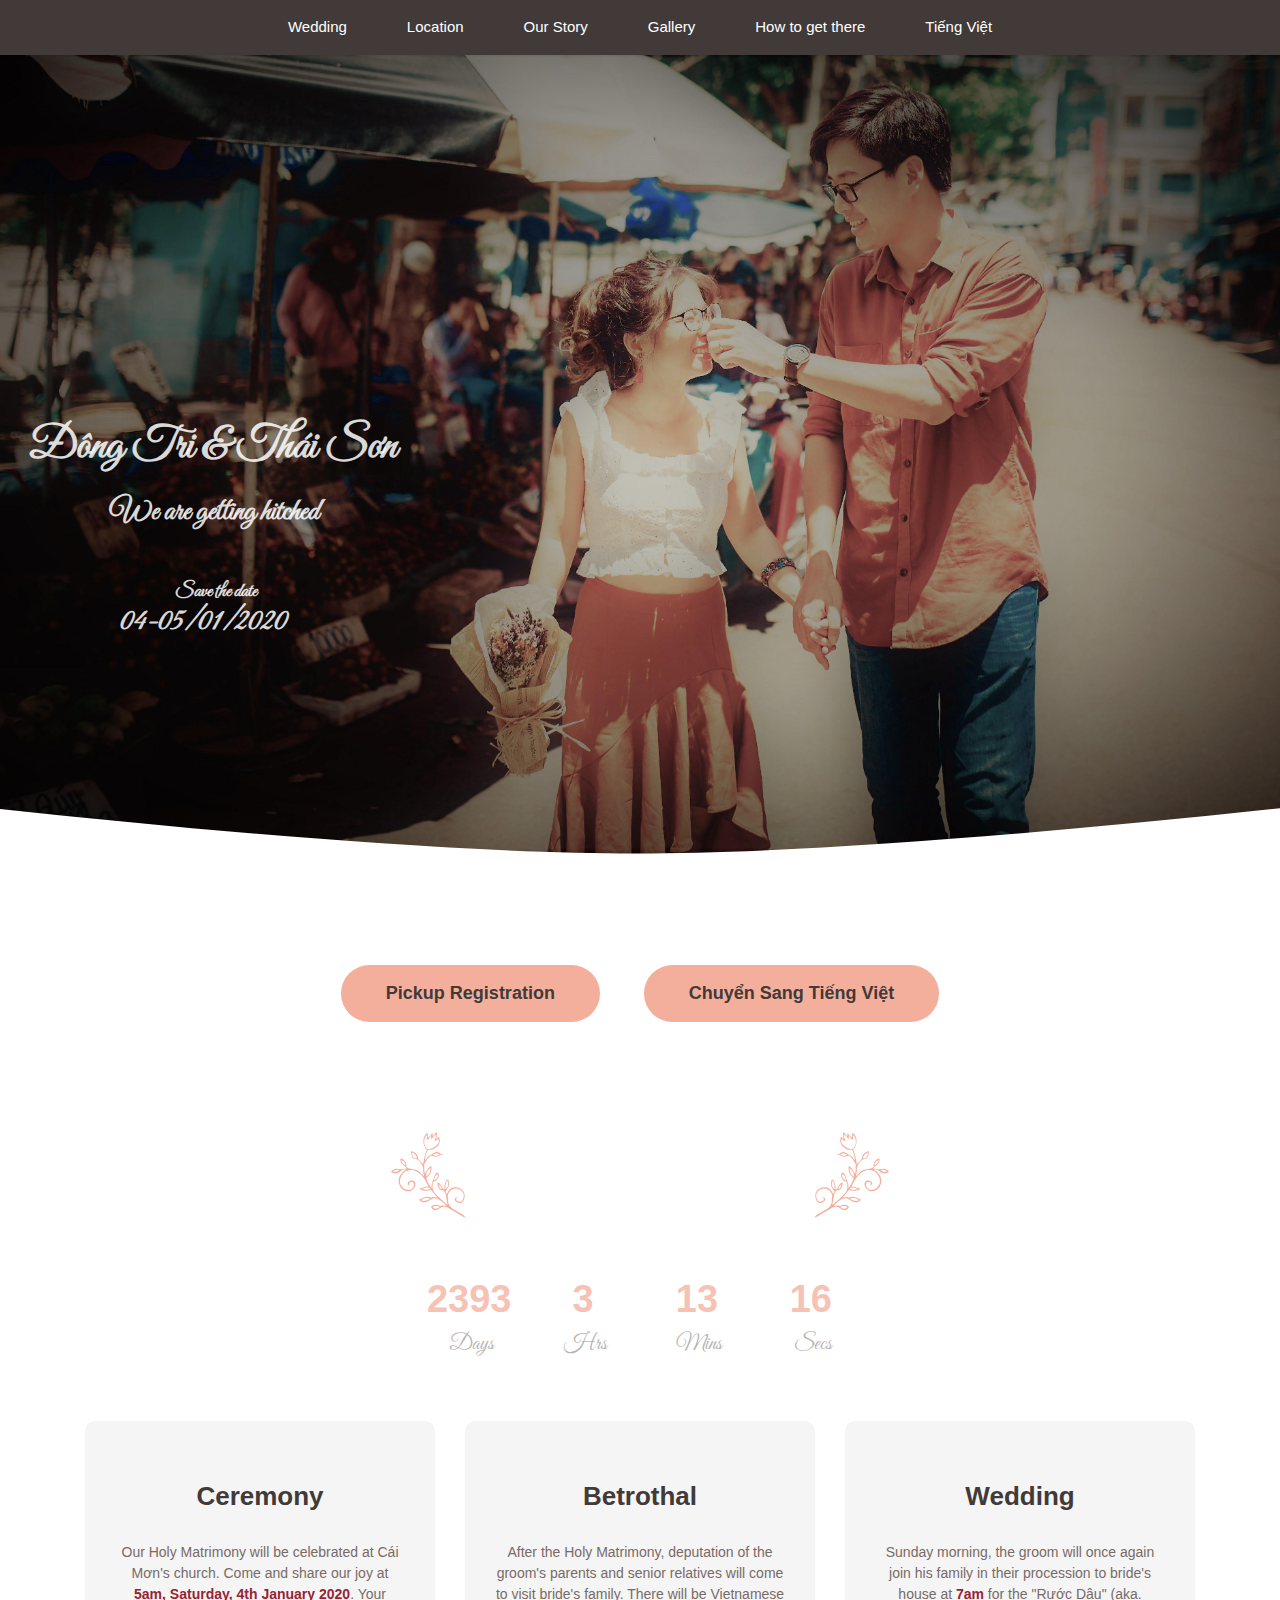
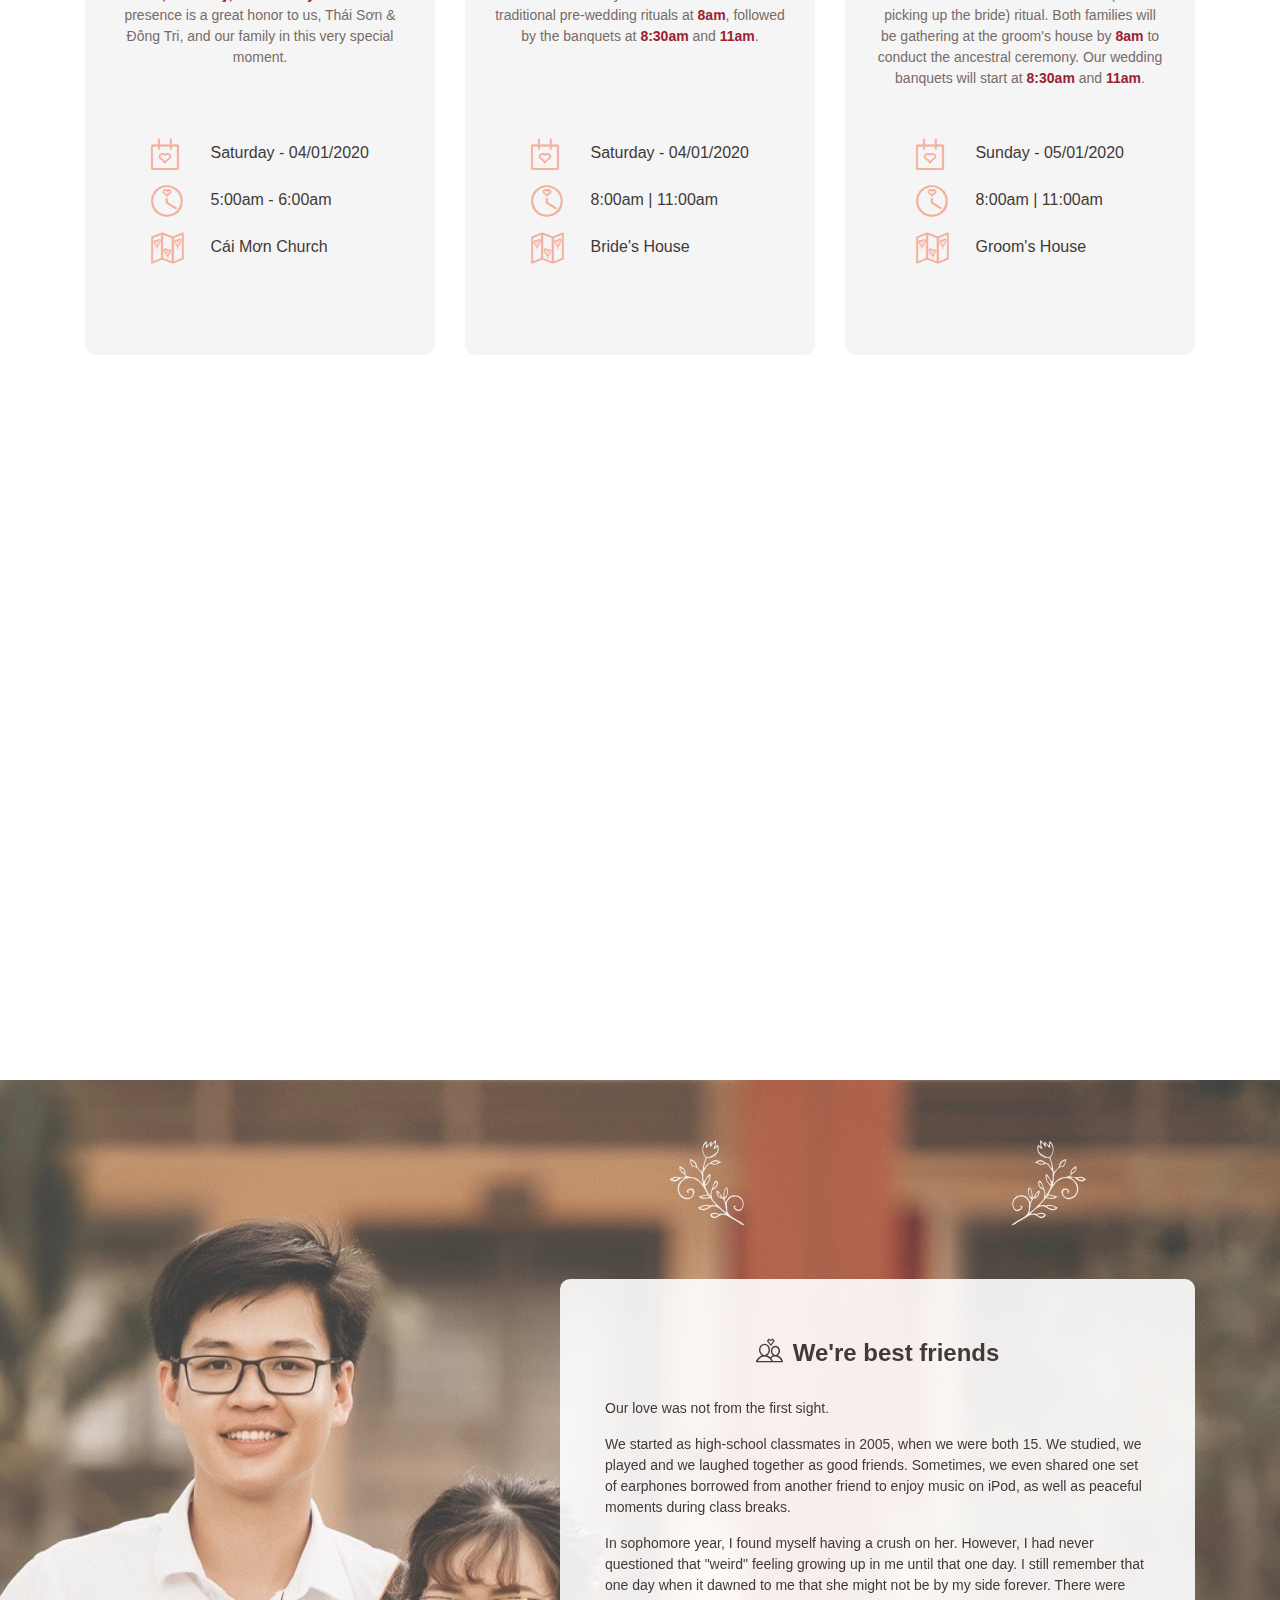
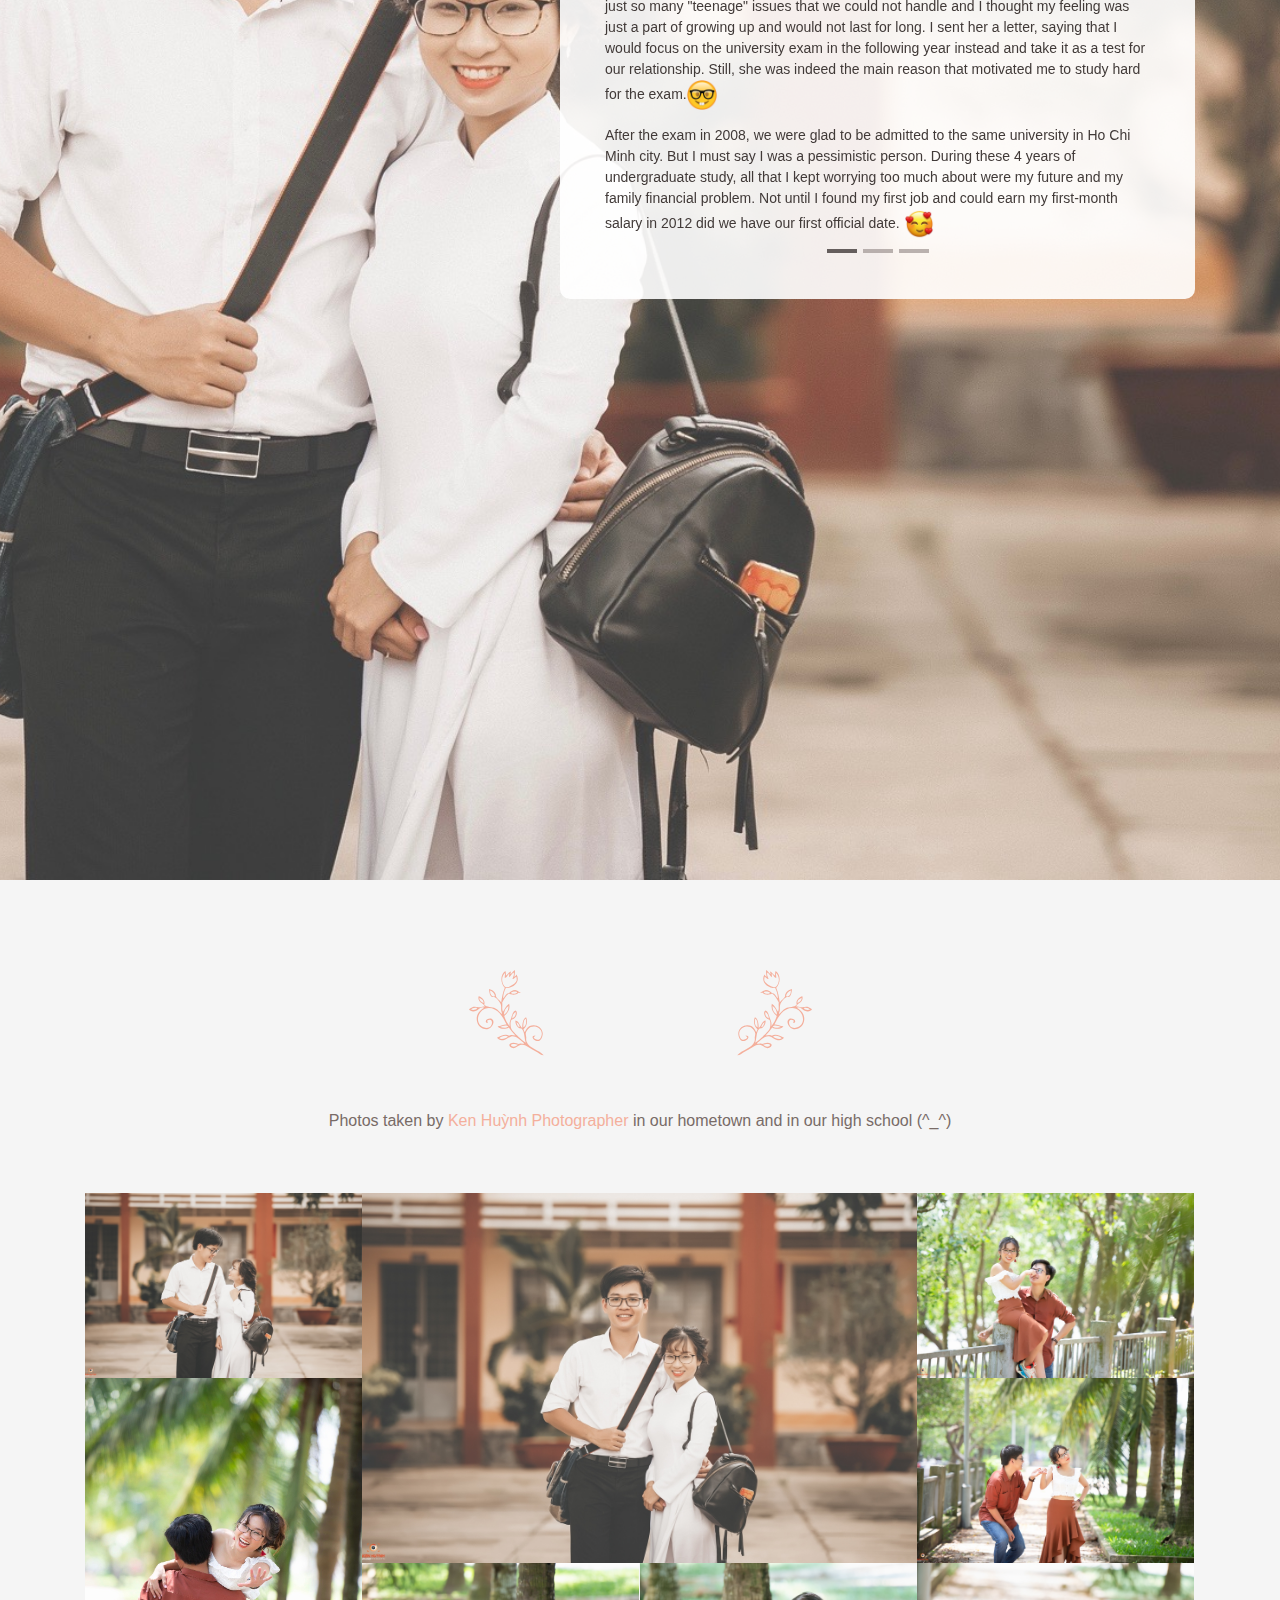
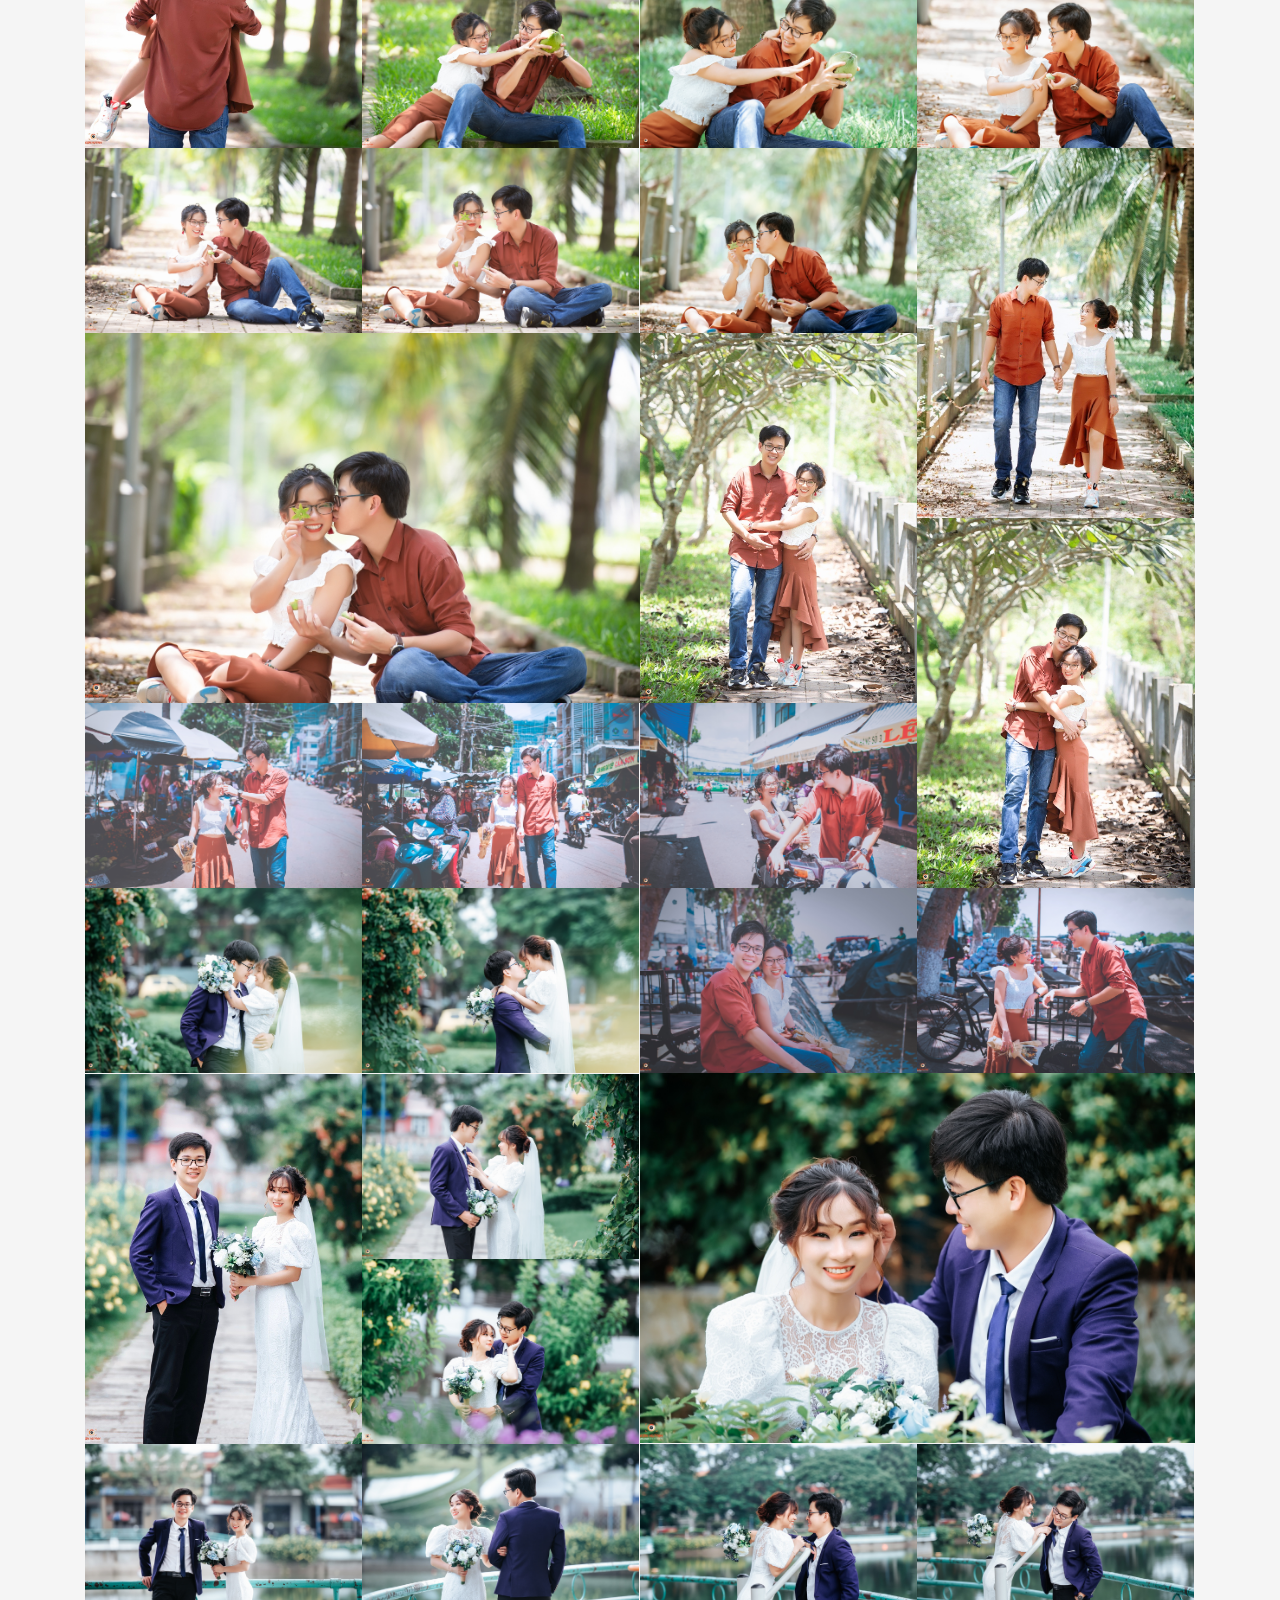
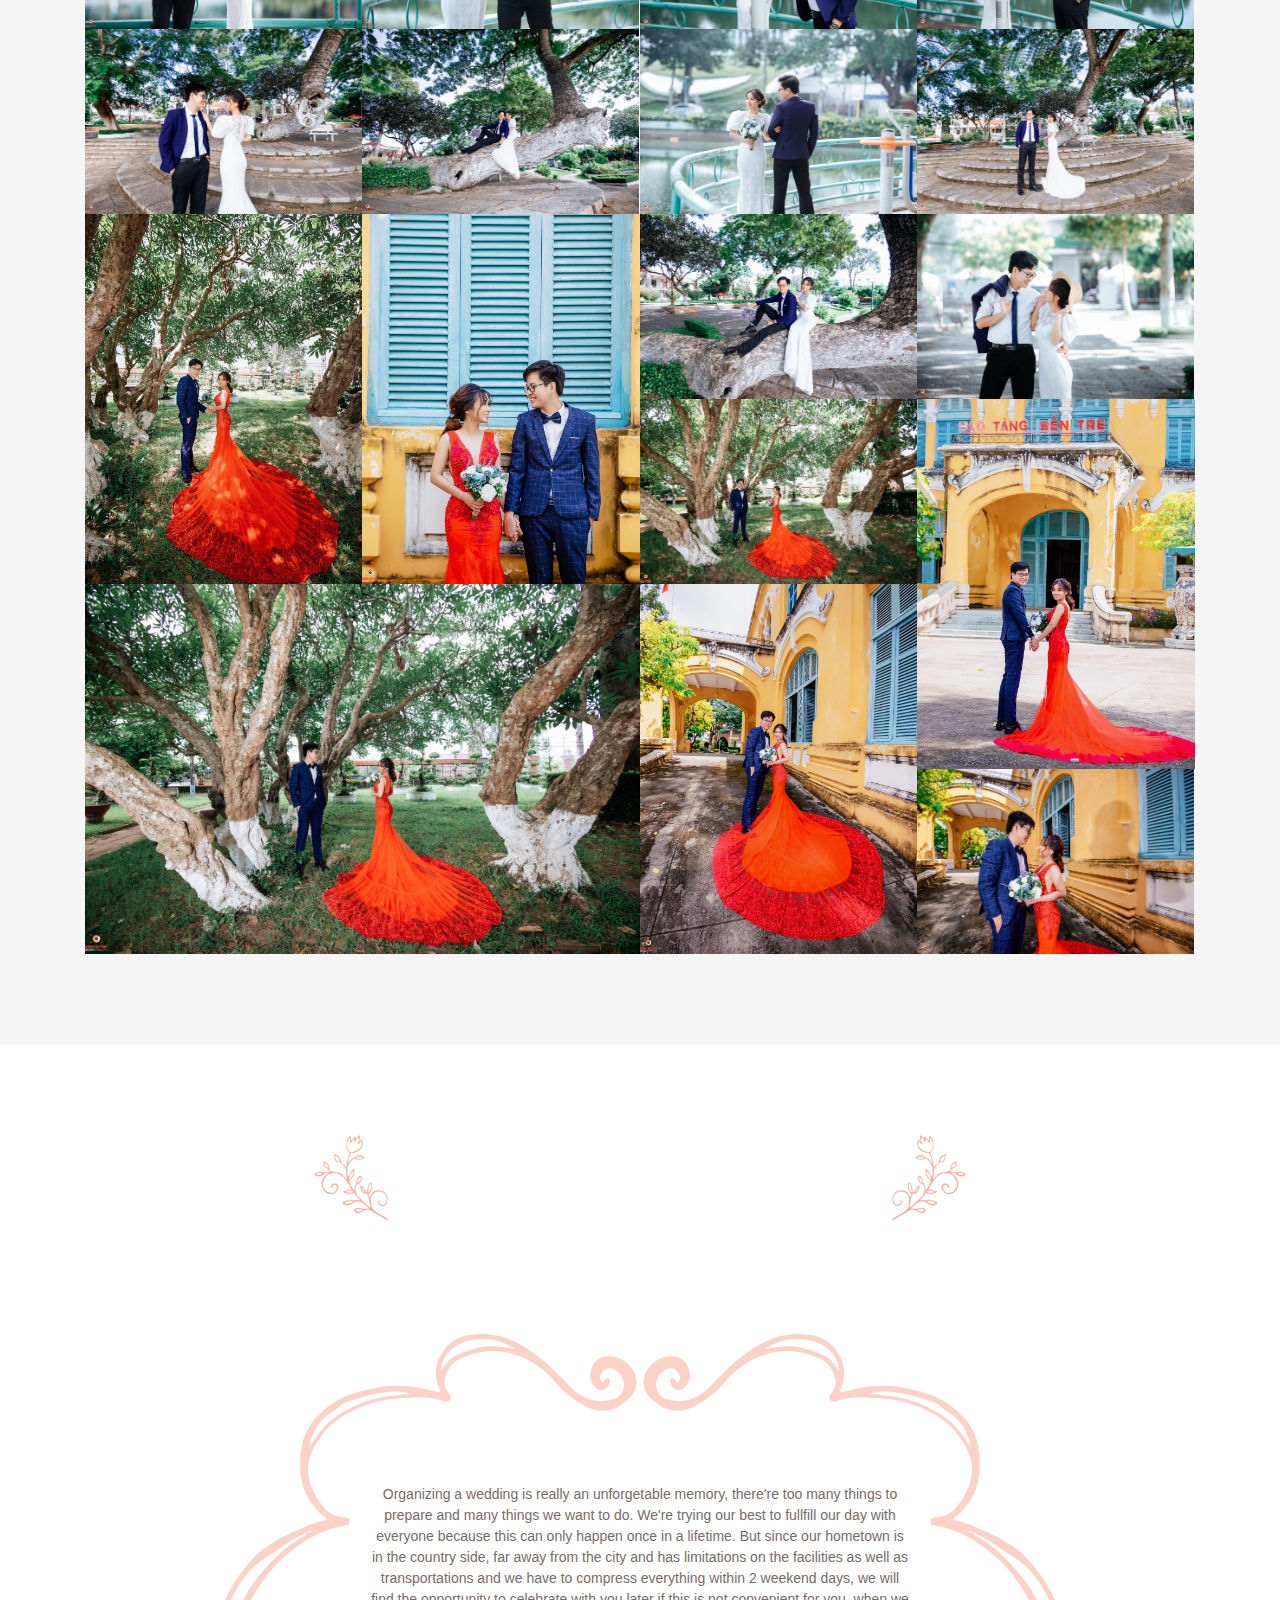
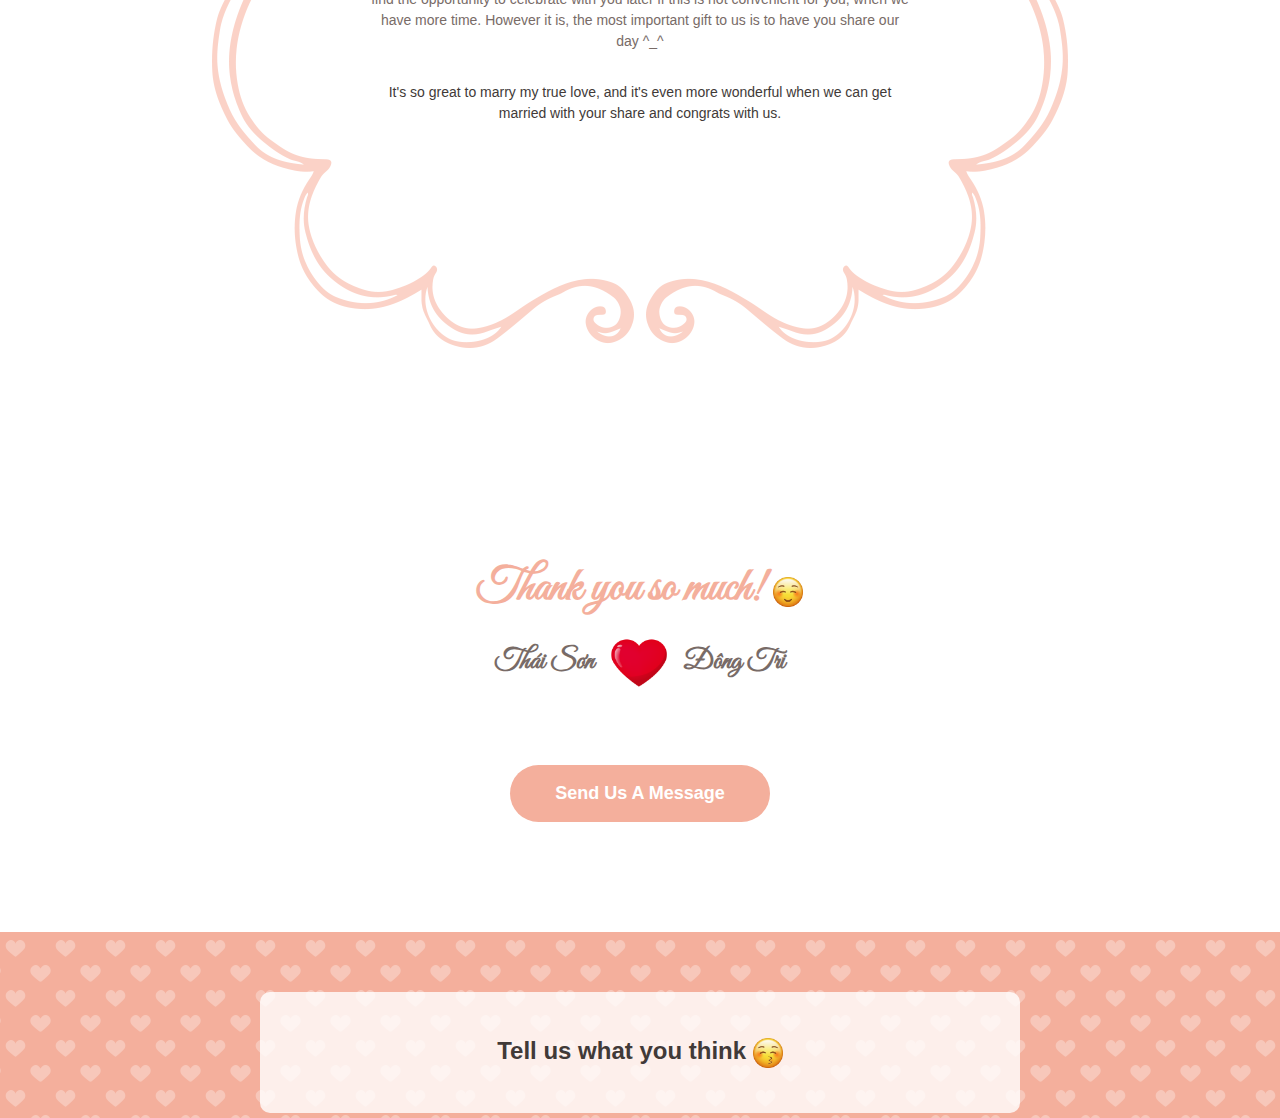
==== commit 3372b4dd: "update preview image" ====
--- a/wedding.html
+++ b/wedding.html
@@ -2,21 +2,22 @@
 <html lang="en" class="fontawesome-i2svg-active fontawesome-i2svg-complete">
 	<head>
 		<meta http-equiv="Content-Type" content="text/html; charset=UTF-8">
-		<title>Đông Tri & Thái Sơn</title>
+		<title>Đông Tri & Thái Sơn | We're getting married</title>
+		<meta name="description" content="We would like to invite you to our big day.">
 		<meta http-equiv="X-UA-Compatible" content="IE=edge">
 		<meta name="viewport" content="width=device-width, initial-scale=1.0">
 		<meta property="fb:app_id" content="534587933953155"/>
 		<meta property="fb:admins" content="1422327267806897"/>
 
 		<meta property="og:url" content="https://dongtri-thaison.com/" />
-		<meta property="og:title" content="Đông Tri & Thái Sơn" />
-		<meta property="og:description" content="Đông Tri & Thái Sơn" />
+		<meta property="og:title" content="Đông Tri & Thái Sơn | We're getting married" />
+		<meta property="og:description" content="We would like to invite you to our big day." />
 		<meta property="og:type" content="article" />
 		<meta property="og:site_name" content="Đông Tri & Thái Sơn"/>
-		<meta property="og:image" content="https://dongtri-thaison.com/images/story-bg3.jpg">
+		<meta property="og:image" content="https://dongtri-thaison.com/images/resize-1/pic_11.jpg">
+		<link rel="image_src" href="https://dongtri-thaison.com/images/resize-1/pic_11.jpg">
+		<meta property="og:image" content="https://dongtri-thaison.com/images/resize-1/pic_11.jpg">
 		<meta property="og:image:type" content="image/jpg">
-		<meta property="og:image:width" content="1024">
-		<meta property="og:image:height" content="1024">
 
 		<link rel="shortcut icon" href="./favicon.ico">
 		<link href='https://fonts.googleapis.com/css?family=Great Vibes' rel='stylesheet'>
@@ -108,7 +109,7 @@
 					</span>
 					<span class="hours">
 						<span class="number"></span>
-						<span id="hours-text"class="unit script">Hrs</span>
+						<span id="hours-text" class="unit script">Hrs</span>
 					</span>
 					<span class="minutes">
 						<span class="number"></span>
@@ -330,7 +331,7 @@
 		<footer class="footer">
 			<div class="footer-content text-center">
 				<div class="container">
-					<div class="credit" style="font-size: 20px" id="for-my-love">Made this for my only love ^_^</a></div>
+					<div class="credit" style="font-size: 20px" id="for-my-love">Made this for my only love ^_^</div>
 				</div>
 			</div>
 		</footer>
@@ -364,7 +365,7 @@
 				</div>
 			</div>
 		</div>
-		<div id="rsvp-modal" class="modal modal-rsvp animated fadeIn tabindex="-1" role="dialog" aria-labelledby="rsvpModalLabel" aria-modal="true">
+		<div id="rsvp-modal" class="modal modal-rsvp animated fadeIn" tabindex="-1" role="dialog" aria-labelledby="rsvpModalLabel" aria-modal="true">
 			<div class="modal-dialog" role="document">
 				<div class="modal-content">
 					<div class="modal-header">
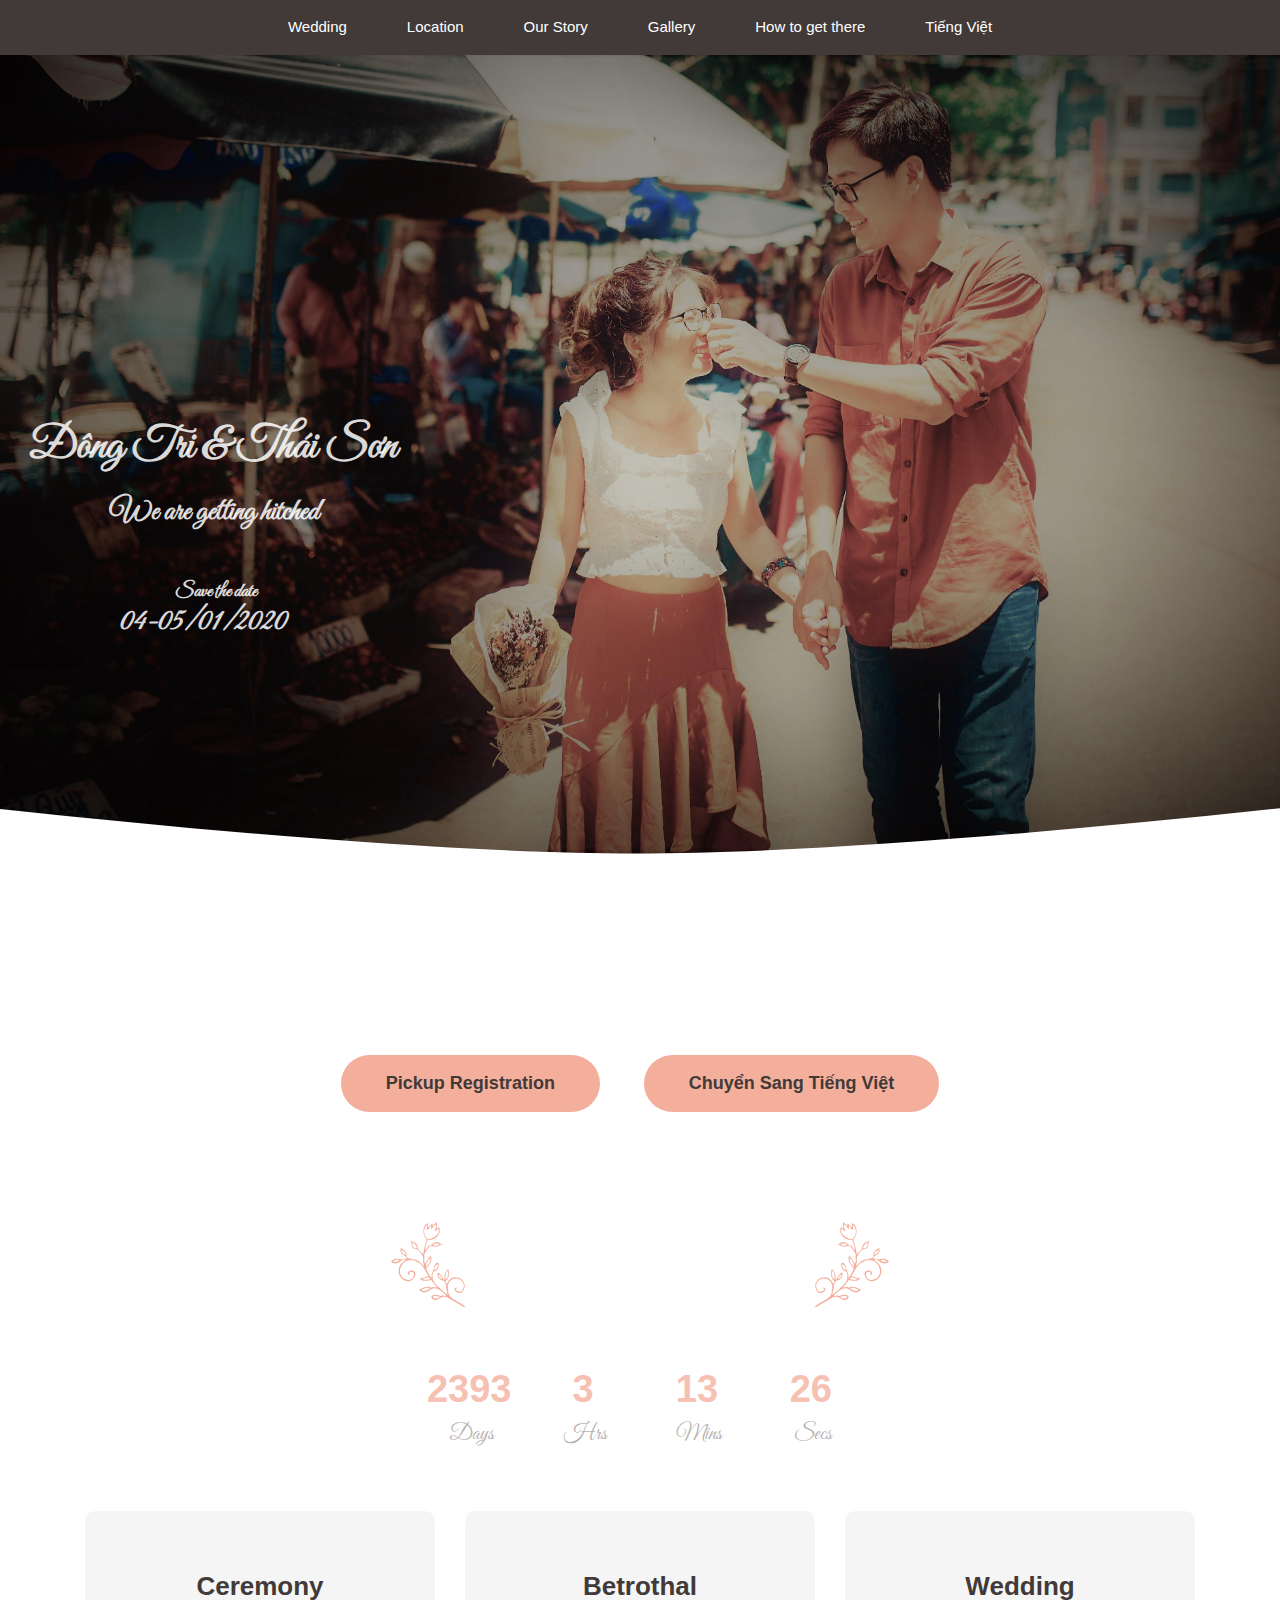
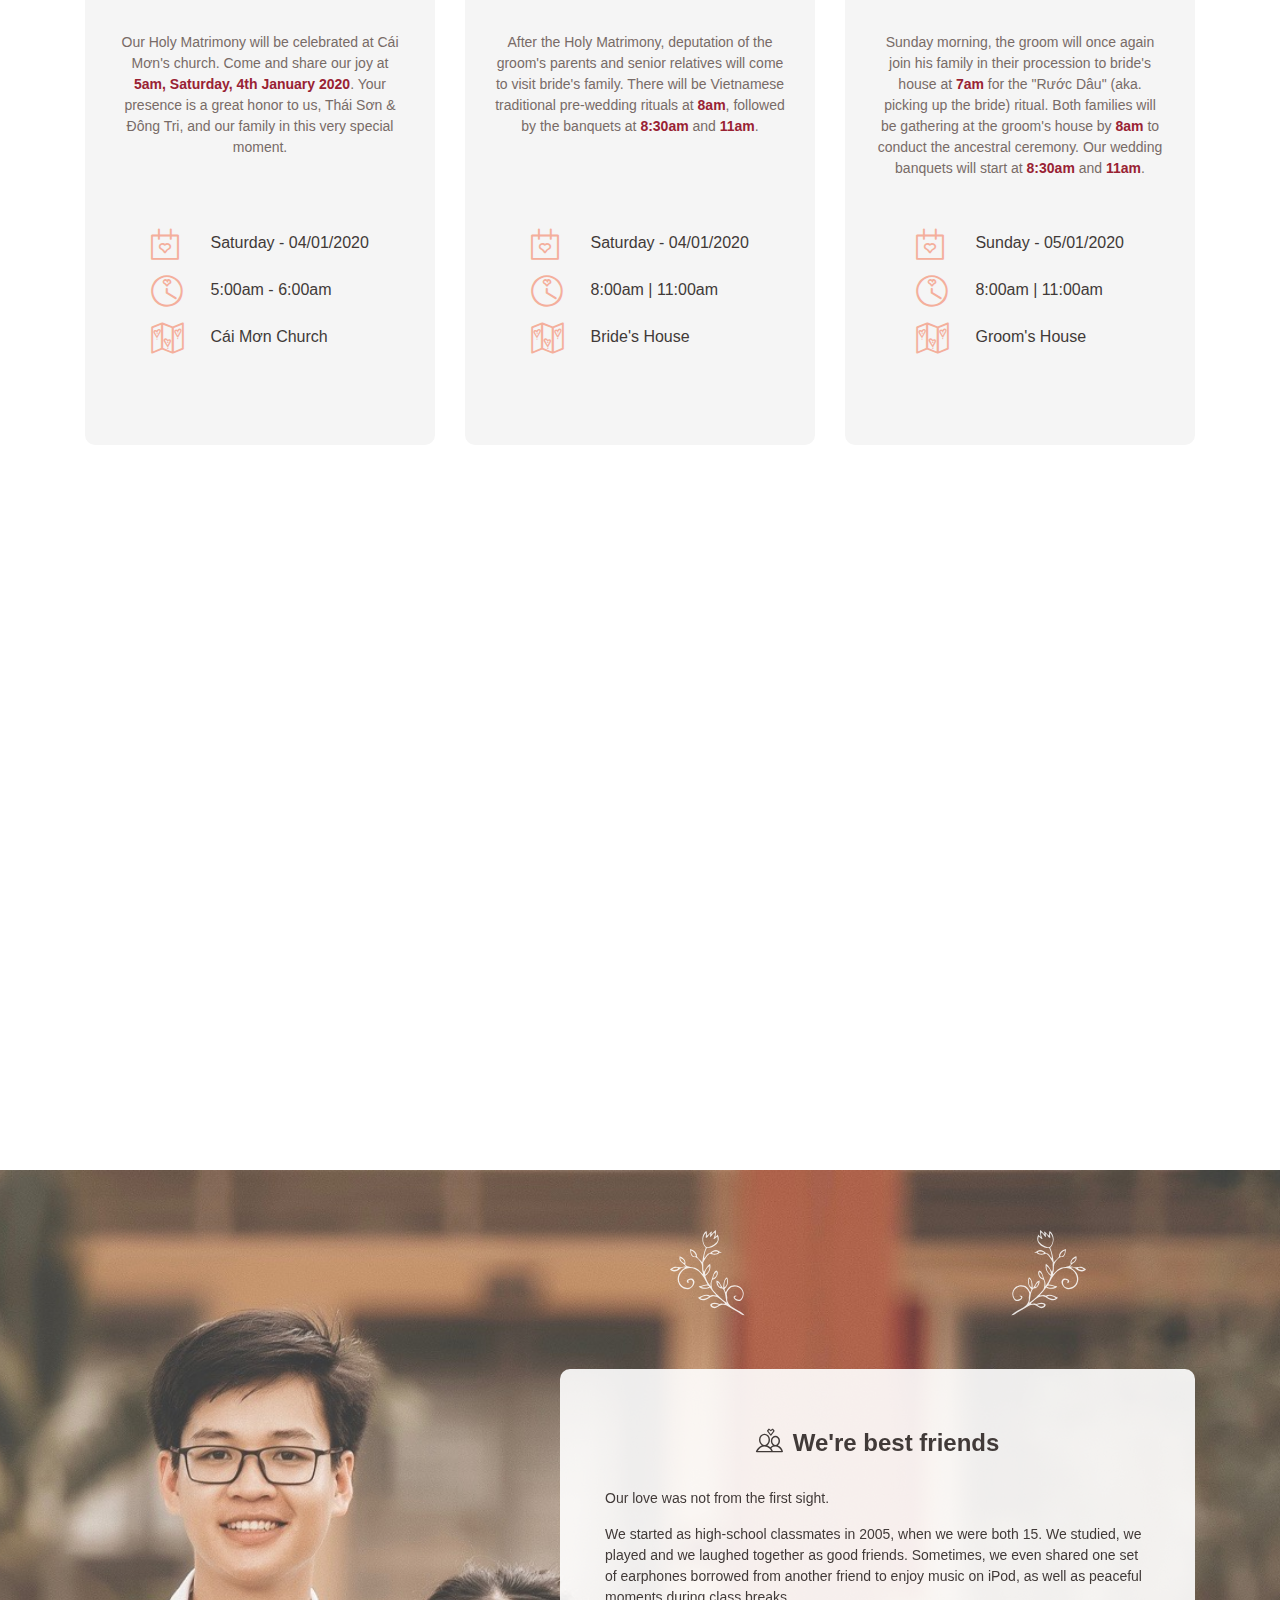
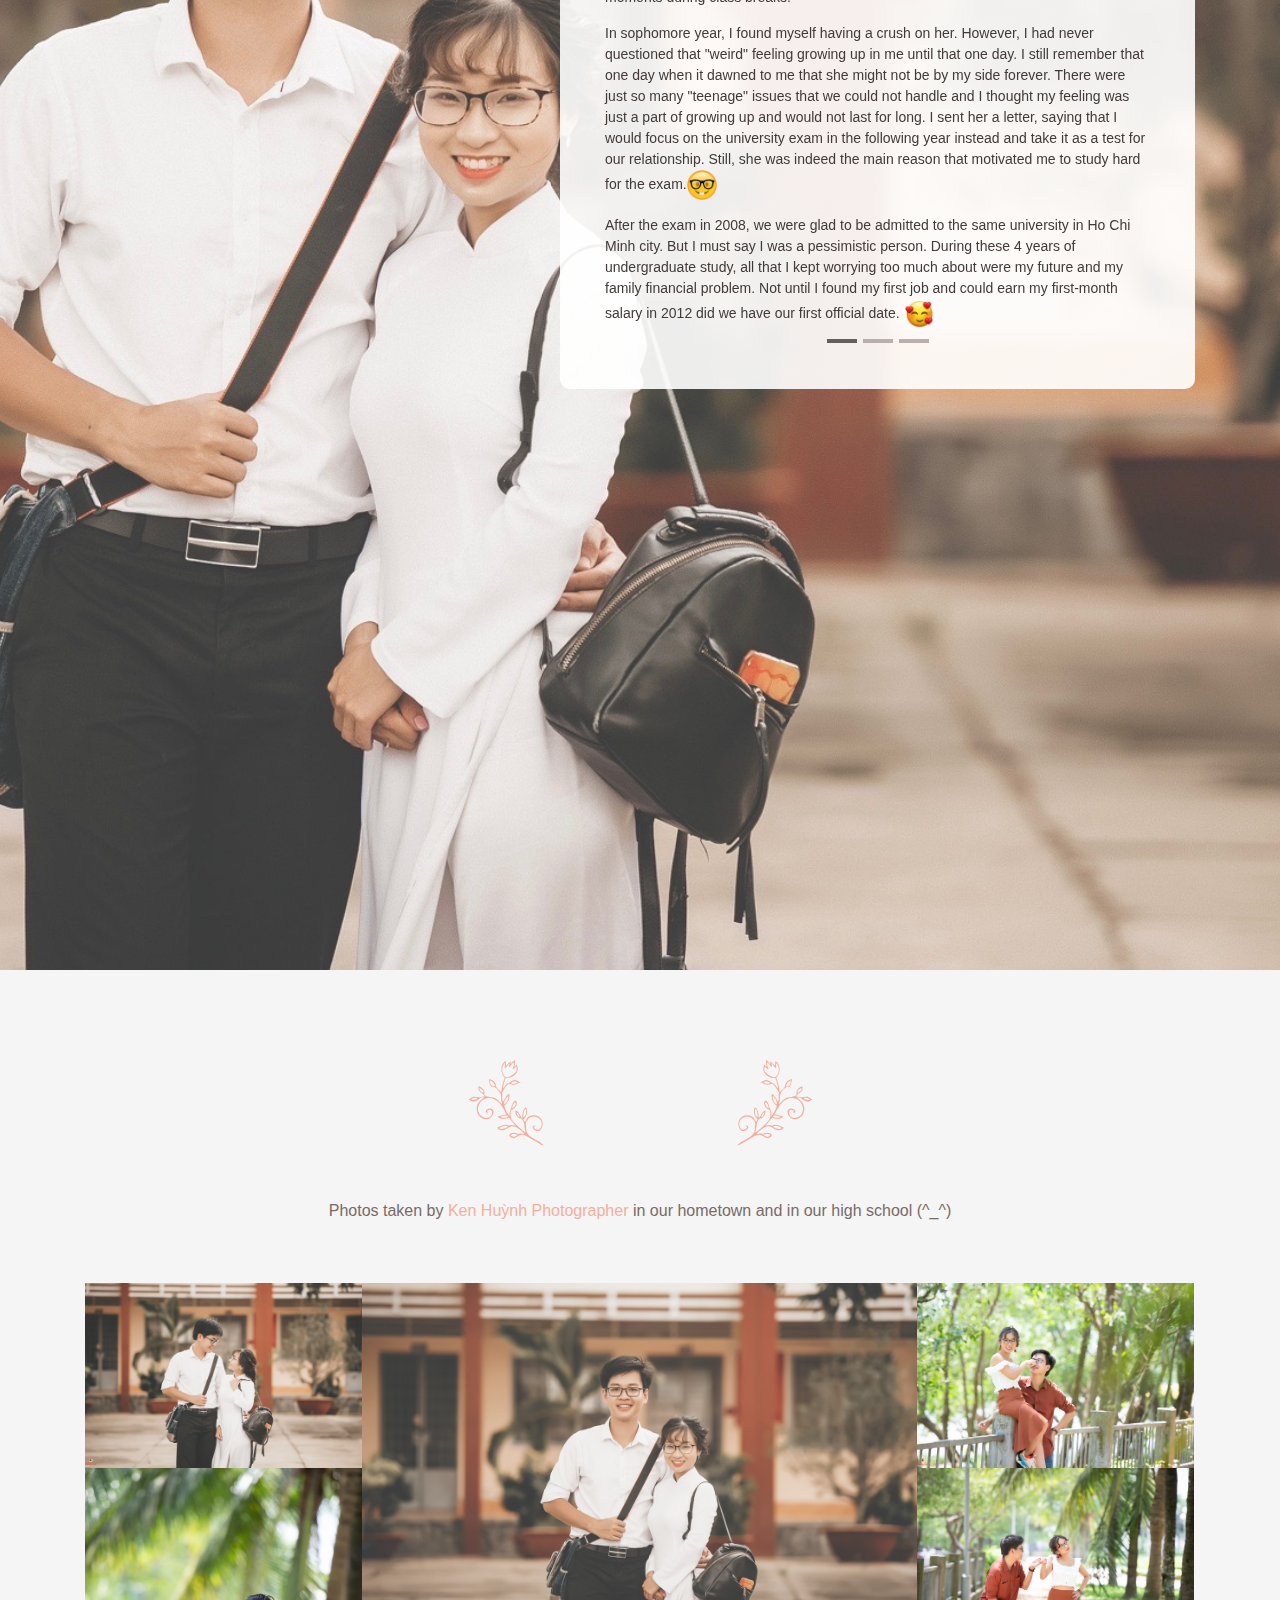
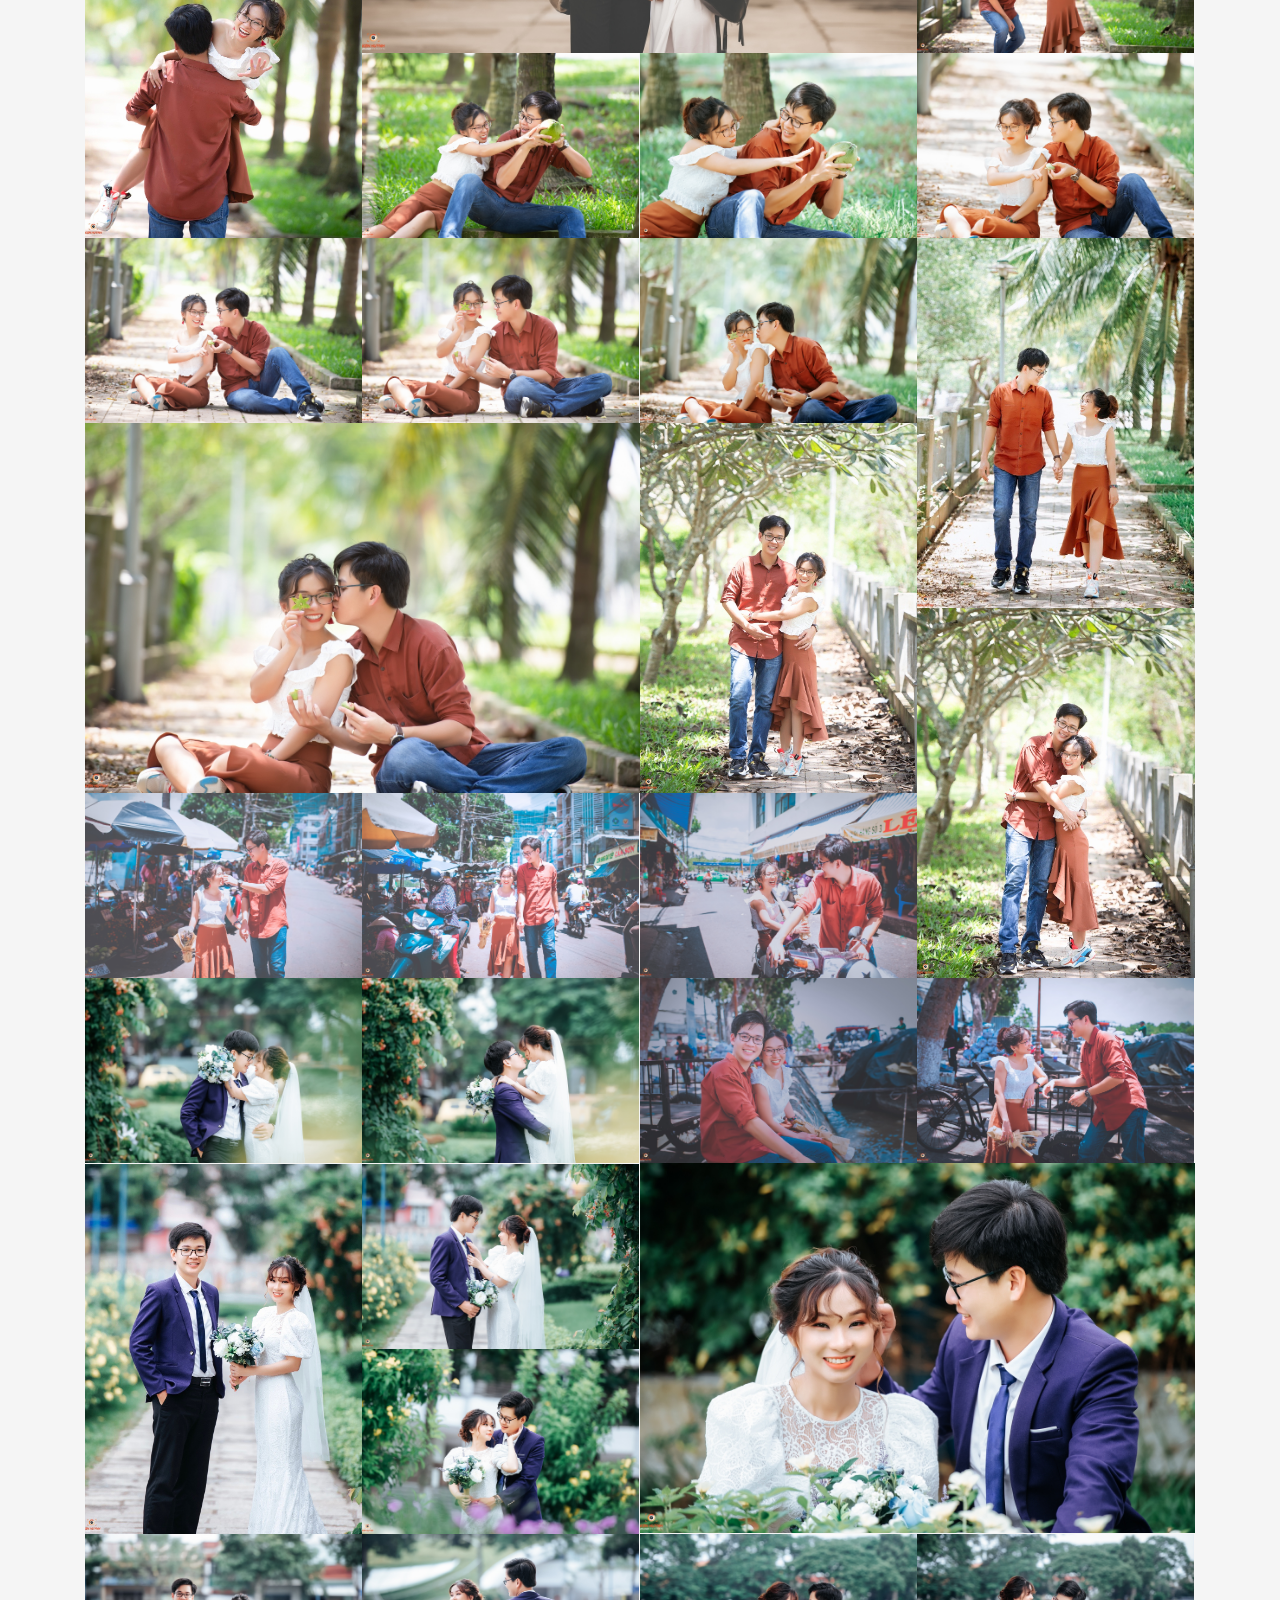
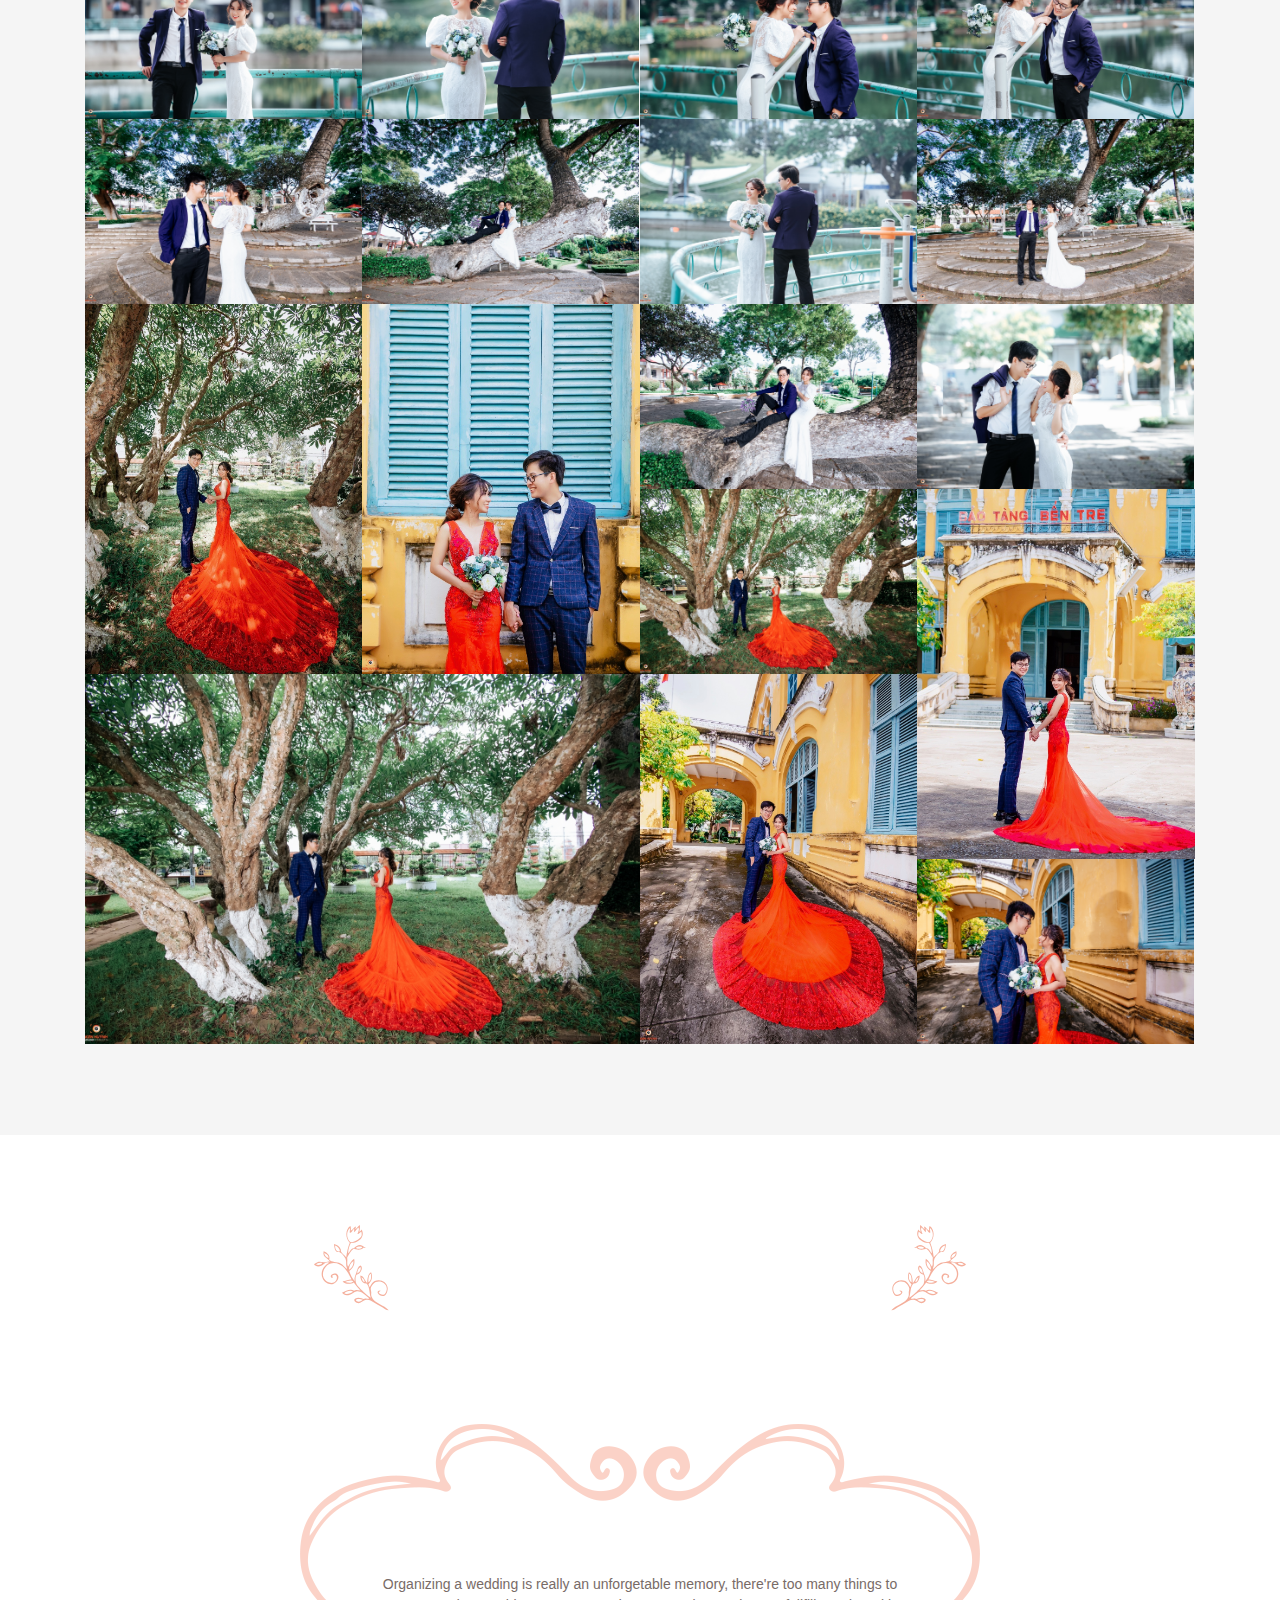
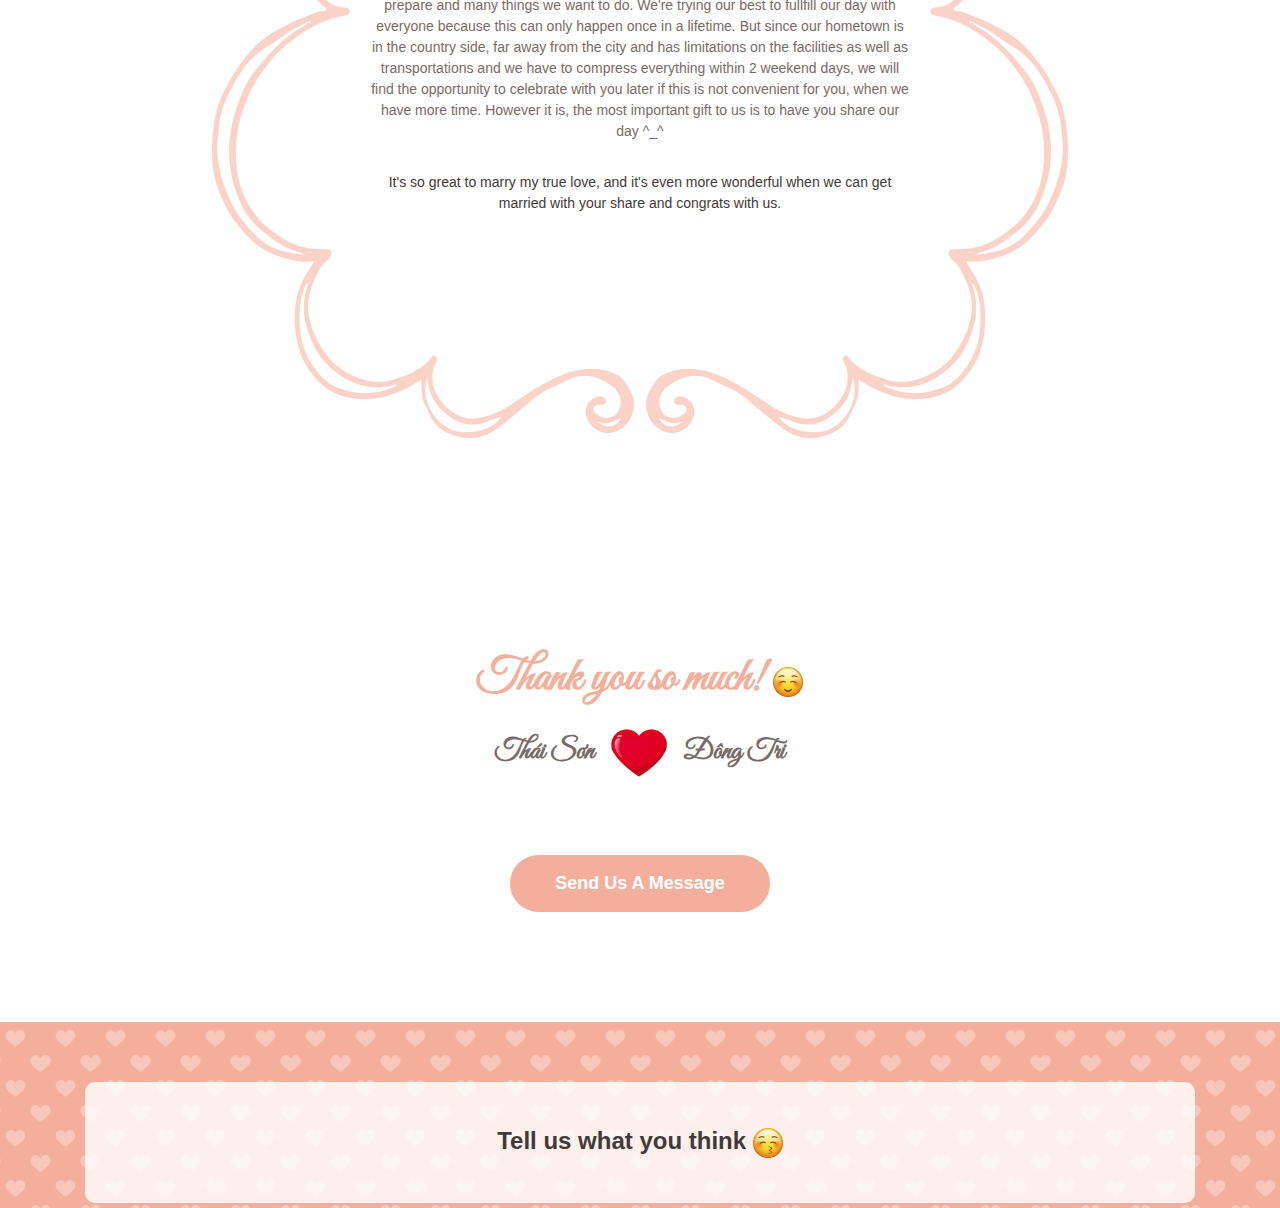
==== commit 38cd22f2: "update styling" ====
--- a/wedding.html
+++ b/wedding.html
@@ -12,7 +12,7 @@
 		<meta property="og:url" content="https://dongtri-thaison.com/" />
 		<meta property="og:title" content="Đông Tri & Thái Sơn | We're getting married" />
 		<meta property="og:description" content="We would like to invite you to our big day." />
-		<meta property="og:type" content="article" />
+		<meta property="og:type" content="website" />
 		<meta property="og:site_name" content="Đông Tri & Thái Sơn"/>
 		<meta property="og:image" content="https://dongtri-thaison.com/images/resize-1/pic_11.jpg">
 		<link rel="image_src" href="https://dongtri-thaison.com/images/resize-1/pic_11.jpg">
@@ -31,7 +31,7 @@
 		<link rel="stylesheet" href="./wedding/animate.min.css">
 		<link rel="stylesheet" href="./wedding/blueimp-gallery.min.css">
 		<link rel="stylesheet" href="./wedding/bootstrap-image-gallery.min.css">
-		<link id="theme-style" rel="stylesheet" href="./wedding/theme-2.css">
+		<link id="theme-style" rel="stylesheet" href="./wedding/theme-3.css">
 		<link rel="stylesheet" href="https://cdnjs.cloudflare.com/ajax/libs/font-awesome/4.7.0/css/font-awesome.min.css">
 		<!-- Facebook Pixel Code -->
 		<script type="text/javascript" src="./wedding/jquery-3.3.1.min.js"></script>
@@ -47,8 +47,9 @@
 	</head>
 	<body data-spy="scroll">
 		<div id="fb-root"></div>
-		<script async defer crossorigin="anonymous" src="https://connect.facebook.net/en_US/sdk.js#xfbml=1&version=v4.0"></script>
+		<script async defer crossorigin="anonymous" src="https://connect.facebook.net/en_US/sdk.js#xfbml=1&version=v5.0&appId=534587933953155"></script>
 		<!-- ******HEADER****** --> 
+		
 		<header id="header" class="header fixed-top">
 			<div class="container ">
 				<nav class="main-nav navbar navbar-expand-md" role="navigation">
@@ -89,6 +90,7 @@
 			</div>
 			<div class="curve-holder"></div>
 		</div>
+		<div class="fb-like" style="margin: 0 auto; display: table; padding-top: 90px;" data-href="https://dongtri-thaison.com/" data-width="" data-layout="button_count" data-action="like" data-size="large" data-show-faces="false" data-share="true"></div>
 		<section id="wedding" class="wedding-section section">
 			<div class="text-center">
 				<div class="action-wrapper">
--- a/wedding/theme-3.css
+++ b/wedding/theme-3.css
@@ -0,0 +1,1675 @@
+html,body{
+    height:100%
+}
+body{
+    font-family:'Montserrat', arial, sans-serif;
+    color:#413a38;
+    font-size:14px;
+    -webkit-font-smoothing:antialiased;
+    -moz-osx-font-smoothing:grayscale
+}
+p{
+    margin-bottom:15px;
+    line-height:1.5
+}
+a{
+    color:#f4af9c;
+    -webkit-transition:all 0.4s ease-in-out;
+    -moz-transition:all 0.4s ease-in-out;
+    -ms-transition:all 0.4s ease-in-out;
+    -o-transition:all 0.4s ease-in-out
+}
+a:hover,a:active{
+    text-decoration:underline;
+    color:#f19c85
+}
+a:focus{
+    text-decoration:none;
+    color:#f19c85;
+    outline:none
+}
+.btn,a.btn{ 
+    -webkit-transition:all 0.4s ease-in-out;
+    -moz-transition:all 0.4s ease-in-out;
+    -ms-transition:all 0.4s ease-in-out;
+    -o-transition:all 0.4s ease-in-out;
+    -webkit-border-radius:30px;
+    -moz-border-radius:30px;
+    -ms-border-radius:30px;
+    -o-border-radius:30px;
+    border-radius:30px;
+    -moz-background-clip:padding;
+    -webkit-background-clip:padding-box;
+    background-clip:padding-box;
+    font-weight:bold;
+    font-size:18px
+}
+.btn .fa,a.btn .fa{
+    color:#fff;
+    margin-right:5px
+}
+.btn:focus,a.btn:focus{
+    color:#fff
+}
+a.btn-primary,.btn-primary{
+    background:#f4af9c;
+    border:none;
+    color:#fff;
+    padding:15px 45px;
+}
+a.btn-primary.active:hover,a.btn-primary.active:active,a.btn-primary.active:focus,.btn-primary.active:hover,.btn-primary.active:active,.btn-primary.active:focus{
+    background:#f19c85;
+    border:none;
+    color:#fff;
+    outline:none;
+    -webkit-opacity:.8;
+    -moz-opacity:.8;
+    opacity:.8
+}
+a.btn-primary:hover,.btn-primary:hover{
+    background:#f19c85;
+    border:none;
+    color:#fff;
+    outline:none
+}
+a.btn-primary:active,.btn-primary:active{
+    background:#f19c85;
+    border:none;
+    color:#fff;
+    outline:none
+}
+a.btn-primary:focus,.btn-primary:focus{
+    background:#f19c85;
+    border:none;
+    color:#fff;
+    outline:none
+}
+.form-control{
+    -webkit-box-shadow:none;
+    -moz-box-shadow:none;
+    box-shadow:none;
+    height:45px;
+    border-color:#eee
+}
+.form-control::-webkit-input-placeholder{
+    color:#ccc
+}
+.form-control:-moz-placeholder{
+    color:#ccc
+}
+.form-control::-moz-placeholder{
+    color:#ccc
+}
+.form-control:-ms-input-placeholder{
+    color:#ccc
+}
+.form-control:focus{
+    border-color:#e1e1e1;
+    -webkit-box-shadow:none;
+    -moz-box-shadow:none;
+    box-shadow:none
+}
+.script{
+    font-family:'Great Vibes';
+    font-weight:bold
+}
+input[type="text"],input[type="email"],input[type="password"],input[type="submit"],input[type="button"],textarea{
+    appearance:none;
+    -webkit-appearance:none
+}
+label{
+    color:#f19c85
+}
+.form-group{
+    margin-bottom:30px
+}
+.display-block{
+    display:block
+}
+.display-inline-block{
+    display:inline-block
+}
+.text-highlight{
+    color:#f4af9c
+}
+#topcontrol{
+    background:#f4af9c;
+    color:#fff;
+    text-align:center;
+    display:inline-block;
+    width:35px;
+    height:35px;
+    border:none;
+    -webkit-border-radius:4px;
+    -moz-border-radius:4px;
+    -ms-border-radius:4px;
+    -o-border-radius:4px;
+    border-radius:4px;
+    -moz-background-clip:padding;
+    -webkit-background-clip:padding-box;
+    background-clip:padding-box;
+    -webkit-transition:all 0.4s ease-in-out;
+    -moz-transition:all 0.4s ease-in-out;
+    -ms-transition:all 0.4s ease-in-out;
+    -o-transition:all 0.4s ease-in-out;
+    z-index:30
+}
+#topcontrol:hover{
+    background:#f7c2b3
+}
+#topcontrol .svg-inline--fa{
+    position:relative;
+    top:3px;
+    font-size:25px
+}
+.title{
+    font-size:60px;
+    margin-top:0;
+    margin-bottom:90px
+}
+.title .title-text{
+    display:inline-block;
+    padding-left:15px;
+    padding-right:15px
+}
+.title-reversed{
+    color:#fff;
+    color:rgba(255,255,255,0.85)
+}
+.title-reversed .title-deco-left{
+    background:transparent url("../images/rose-left-white.svg") no-repeat left bottom;
+    -webkit-background-size:contain;
+    -moz-background-size:contain;
+    -o-background-size:contain;
+    background-size:contain;
+    -webkit-opacity:.85;
+    -moz-opacity:.85;
+    opacity:.85
+}
+.title-reversed .title-deco-right{
+    background:transparent url("../images/rose-right-white.svg") no-repeat right bottom;
+    -webkit-background-size:contain;
+    -moz-background-size:contain;
+    -o-background-size:contain;
+    background-size:contain;
+    -webkit-opacity:.85;
+    -moz-opacity:.85;
+    opacity:.85
+}
+.title-deco-left{
+    background:transparent url("../images/rose-left-pink.svg") no-repeat left bottom;
+    -webkit-background-size:contain;
+    -moz-background-size:contain;
+    -o-background-size:contain;
+    background-size:contain;
+    width:75px;
+    height:86px;
+    display:inline-block
+}
+.title-deco-right{
+    background:transparent url("../images/rose-right-pink.svg") no-repeat right bottom;
+    -webkit-background-size:contain;
+    -moz-background-size:contain;
+    -o-background-size:contain;
+    background-size:contain;
+    width:75px;
+    height:86px;
+    display:inline-block
+}
+.delayp1{
+    animation-delay:.1s;
+    -moz-animation-delay:.1s;
+    -webkit-animation-delay:.1s;
+    -o-animation-delay:.1s;
+    transition-delay:.1s;
+    -webkit-transition-delay:.1s;
+    -moz-transition-delay:.1s;
+    -o-transition-delay:.1s
+}
+.delayp2{
+    animation-delay:.2s;
+    -moz-animation-delay:.2s;
+    -webkit-animation-delay:.2s;
+    -o-animation-delay:.2s;
+    transition-delay:.2s;
+    -webkit-transition-delay:.2s;
+    -moz-transition-delay:.2s;
+    -o-transition-delay:.2s
+}
+.delayp3{
+    animation-delay:.3s;
+    -moz-animation-delay:.3s;
+    -webkit-animation-delay:.3s;
+    -o-animation-delay:.3s;
+    transition-delay:.3s;
+    -webkit-transition-delay:.3s;
+    -moz-transition-delay:.3s;
+    -o-transition-delay:.3s
+}
+.delayp4{
+    animation-delay:.4s;
+    -moz-animation-delay:.4s;
+    -webkit-animation-delay:.4s;
+    -o-animation-delay:.4s;
+    transition-delay:.4s;
+    -webkit-transition-delay:.4s;
+    -moz-transition-delay:.4s;
+    -o-transition-delay:.4s
+}
+.header{
+    background:#413a38;
+    color:#fff;
+    min-height:55px
+}
+.navbar-toggler{
+    margin-right:0;
+    margin-top:0;
+    margin-bottom:18px;
+    background:none;
+    position:relative;
+    top:12px;
+    padding:0
+}
+.navbar-toggler:focus{
+    outline:none
+}
+.navbar-toggler .toggle-title{
+    display:inline-block;
+    float:left;
+    color:rgba(255,255,255,0.9);
+    color:#f4af9c;
+    margin-right:10px;
+    font-weight:bold;
+    position:relative;
+    top:7px;
+    font-size:14px
+}
+.navbar-toggler .icon-bar-wrapper{
+    float:left
+}
+.navbar-toggler .icon-bar{
+    background-color:#f4af9c;
+    height:3px;
+    -webkit-opacity:.8;
+    -moz-opacity:.8;
+    opacity:.8
+}
+.navbar-toggler:hover .icon-bar{
+    -webkit-opacity:1;
+    -moz-opacity:1;
+    opacity:1
+}
+.nav>li>a{
+    color:#fff;
+    color:rgba(255,255,255,0.7);
+    font-size:15px;
+    font-weight:500
+}
+.nav>li>a:focus,.nav>li>a:hover{
+    background:none;
+    color:#fff;
+    outline:none
+}
+.nav>li.active>a{
+    color:#f4af9c
+}
+.footer{
+    background:#413a38;
+    color:rgba(255,255,255,0.6);
+    font-weight:normal
+}
+.footer a{
+    color:#f4af9c
+}
+.footer a:hover{
+    color:#ef8a6e
+}
+.footer-content{
+    padding:30px 15px
+}
+.credit{
+    margin-top:5px
+}
+.hero-section{
+    margin-top:55px;
+    background:#262220 url("../images/hero-bg.jpg") no-repeat 50% top;
+    -webkit-background-size:cover;
+    -moz-background-size:cover;
+    -o-background-size:cover;
+    background-size:cover;
+    position:relative;
+    height : 1070px;
+    }
+.curve-holder{
+    display:block;
+    background:transparent url("../images/curve-mask.svg") no-repeat 50% bottom;
+    -webkit-background-size:cover;
+    -moz-background-size:cover;
+    -o-background-size:cover;
+    background-size:cover;
+    position:absolute;
+    bottom:0;
+    left:0;
+    width:100%;
+    min-width:100%;
+    height:120px;
+    z-index:10
+}
+.btn-rsvp{
+    position:relative;
+    z-index:20
+}
+.hero-box{
+    color:rgba(255,255,255,0.85);
+    padding:30px;
+    padding-top:25px;
+    padding-bottom:25px;
+    /*height:960px;*/
+    border-radius: 100px;
+    display: table;
+    width: 100%;
+    text-align: right;
+}
+
+.hero-box .headline.script {
+    padding-top: 340px;
+    text-align: left;
+}
+
+.headline.script span {
+    display: inline-block;
+}
+.hero-box .date{
+    font-size:36px;
+    font-family: 'Meddon', cursive;
+    color:gold;
+    height:126px;
+    padding-top:8px;
+    font-weight:bold;
+    margin-bottom:15px;
+    -webkit-opacity:.85;
+    -moz-opacity:.85;
+    opacity:.85;
+    
+}
+
+.nav-link.scrollto {
+    cursor: pointer;
+}
+.headline .names{
+    font-size:68px;
+    margin-bottom:50px
+}
+.headline .hitched{
+    font-size:40px;
+    margin-bottom:20px;
+    margin-left: 145px;
+    margin-top: -30px;
+}
+
+.headline .save-date{
+    margin-left: 240px;
+    font-size:20px;
+}
+.headline .save-date-date{
+    font-size:30px;
+    margin-left: 190px;
+}
+.headline .statement{
+    font-size:36px;
+    margin-bottom:45px
+}
+.headline .statement-text{
+    display:inline-block;
+    padding-left:10px;
+    padding-right:10px
+}
+.headline .swirl-left{
+    display:inline-block;
+    background:transparent url("../images/swirl-left.svg") no-repeat left center;
+    -webkit-background-size:contain;
+    -moz-background-size:contain;
+    -o-background-size:contain;
+    background-size:contain;
+    width:34px;
+    height:39px
+}
+.headline .swirl-right{
+    display:inline-block;
+    background:transparent url("../images/swirl-right.svg") no-repeat right center;
+    -webkit-background-size:contain;
+    -moz-background-size:contain;
+    -o-background-size:contain;
+    background-size:contain;
+    width:34px;
+    height:39px
+}
+.wedding-section{
+    padding-top:90px
+}
+.wedding-section .title{
+    margin-bottom:30px
+}
+.wedding-section .love-icon{
+    font-size:32px;
+    width:55px;
+    display:inline-block;
+    color:#f4af9c;
+    vertical-align:middle
+}
+.wedding-section .cols-wrapper{
+    margin-bottom:45px
+}
+.wedding-section .col-inner{
+    padding:60px 30px;
+    background:#f5f5f5;
+    -webkit-border-radius:10px;
+    -moz-border-radius:10px;
+    -ms-border-radius:10px;
+    -o-border-radius:10px;
+    border-radius:10px;
+    -moz-background-clip:padding;
+    -webkit-background-clip:padding-box;
+    background-clip:padding-box
+}
+.wedding-section .subtitle{
+    font-size:26px;
+    font-weight:bold;
+    margin-top:0;
+    margin-bottom:30px
+}
+.wedding-section .intro{
+    margin-bottom:30px;
+    color:#786b67
+}
+.wedding-section .meta-list{
+    font-size:16px;
+    display:inline-block
+}
+.wedding-section .meta-list li{
+    margin-bottom:15px
+}
+.wedding-section .meta-list .list-link{
+    padding-left:55px;
+    font-size:16px;
+    margin-bottom:5px
+}
+.wedding-section .action-wrapper{
+    margin-bottom:90px
+}
+.countdown-box{
+    margin-bottom:60px
+}
+.countdown-box span{
+    display:inline-block;
+    margin-left:5px;
+    min-width:100px;
+    text-align:center;
+    font-weight:normal
+}
+.countdown-box span:first-child{
+    margin-left:0
+}
+.countdown-box span.number{
+    font-size:38px;
+    display:block;
+    color:#ef8a6e;
+    font-weight:bold
+}
+.countdown-box span.unit{
+    font-size:22px;
+    display:block;
+    color:#786b67
+}
+.map-container{
+    height:600px
+}
+.form-control.error {
+    border-color: red;
+}
+.story-section{
+    background:#413a38 url("../images/story-bg3.jpg") no-repeat 38% top;
+    -webkit-background-size:cover;
+    -moz-background-size:cover;
+    -o-background-size:cover;
+    background-size:cover;
+    padding-top:60px;
+    padding-bottom:350px;
+    height: 1400px;
+}
+.story-section .container{
+    position:relative
+}
+.story-box .title{
+    margin-bottom:30px
+}
+.story-box .content-container{
+    background:rgba(255,255,255,0.9);
+    padding:30px;
+    text-align:left;
+    -webkit-border-radius:10px;
+    -moz-border-radius:10px;
+    -ms-border-radius:10px;
+    -o-border-radius:10px;
+    border-radius:10px;
+    -moz-background-clip:padding;
+    -webkit-background-clip:padding-box;
+    background-clip:padding-box
+}
+.story-carousel .item{
+    min-height:500px;
+    padding:15px
+}
+.story-carousel .item-title{
+    font-size:24px;
+    margin-bottom:30px;
+    margin-top:15px;
+    font-weight:bold
+}
+.story-carousel .carousel-indicators{
+    bottom:0
+}
+.story-carousel .carousel-indicators li{
+    background:#a99f9c;
+    border-color:#a99f9c;
+    -webkit-opacity:.8;
+    -moz-opacity:.8;
+    opacity:.8;
+    border:none;
+    height:4px
+}
+.story-carousel .carousel-indicators li.active{
+    background-color:#413a38;
+    border-color:#413a38
+}
+.story-carousel .love-icon{
+    display:inline-block;
+    margin-right:10px
+}
+.story-carousel .icon-jar{
+    font-size:40px
+}
+.story-carousel .icon-glasses{
+    font-size:42px
+}
+.gallery-section{
+    padding-top:90px;
+    padding-bottom:90px;
+    background:#f5f5f5
+}
+.gallery-section .title{
+    margin-bottom:30px
+}
+.gallery-section .intro{
+    margin-bottom:60px;
+    font-size:16px;
+    color:#786b67
+}
+.gallery-section .intro .hashtag{
+    font-family:'Montserrat', arial, sans-serif
+}
+.instafeed-wrapper{
+    overflow:hidden
+}
+.instagram-item{
+    float:left;
+    display:inline-block
+}
+.btn-load-more{
+    margin-top:45px
+}
+.nav-tabs{
+    border:none;
+    display:inline-block;
+    margin:0 auto;
+    margin-bottom:30px;
+    text-align:center;
+    position:relative
+}
+.nav-tabs>li{
+    margin-right:15px
+}
+.nav-tabs>li.last{
+    margin-right:0
+}
+.nav-tabs>li>a{
+    -webkit-border-radius:0;
+    -moz-border-radius:0;
+    -ms-border-radius:0;
+    -o-border-radius:0;
+    border-radius:0;
+    -moz-background-clip:padding;
+    -webkit-background-clip:padding-box;
+    background-clip:padding-box;
+    color:#786b67;
+    padding:5px;
+    border:none;
+    border-bottom:4px solid transparent;
+    font-size:18px
+}
+.nav-tabs>li>a:hover{
+    background:transparent;
+    border:none;
+    border-bottom:4px solid transparent;
+    color:#413a38
+}
+.nav-tabs>li.active>a{
+    color:#413a38;
+    background:transparent;
+    border:none;
+    border-bottom:4px solid #f4af9c;
+    font-weight:bold
+}
+.nav-tabs>li.active>a:hover,.nav-tabs>li.active>a:focus{
+    border:none;
+    border-bottom:4px solid #f4af9c;
+    background:transparent;
+    color:#413a38
+}
+.tab-pane{
+    padding:15px
+}
+.photos-wrapper{
+    overflow:hidden
+}
+.photos-wrapper .item{
+    display:inline-block;
+    width:25%;
+    float:left
+}
+.photos-wrapper .item.w2{
+    width:50%
+}
+.blueimp-gallery>.prev,.blueimp-gallery>.next{
+    border-color:#f4af9c;
+    color:#f4af9c !important
+}
+.blueimp-gallery>.prev:hover,.blueimp-gallery>.next:hover{
+    color:#f9d4ca
+}
+.blueimp-gallery>.close{
+    color:#f4af9c !important
+}
+.gift-section{
+    padding-top:90px;
+    padding-bottom:90px
+}
+.message-container{
+    background:transparent url("../images/frame-pink.png") no-repeat center top;
+    min-height:620px;
+    position:relative;
+    margin-bottom:200px
+}
+.message-container .intro{
+    margin-bottom:30px;
+    color:#786b67
+}
+.message-container .thank-you{
+    font-size:46px;
+    color:#f4af9c;
+    margin-bottom:15px
+}
+.message-container .signature{
+    font-size:28px;
+    color:#786b67
+}
+.message-inner{
+    max-width:600px;
+    padding:30px;
+    padding-top:150px
+}
+.couple-profile{
+    position:absolute;
+    bottom:-160px;
+    left:50%;
+    margin-left:-163px;
+    width:326px;
+    height:304px;
+    background:transparent url("../images/heart-couple-pink.png") no-repeat center center;
+    -webkit-background-size:contain;
+    -moz-background-size:contain;
+    -o-background-size:contain;
+    background-size:contain
+}
+.brand-list li{
+    padding:0 30px;
+    margin-bottom:30px
+}
+.brand-list li a:hover img{
+    -webkit-opacity:1;
+    -moz-opacity:1;
+    opacity:1
+}
+.brand-list img{
+    max-width:160px;
+    -webkit-opacity:.8;
+    -moz-opacity:.8;
+    opacity:.8
+}
+.fb_iframe_widget,.fb_iframe_widget span,.fb_iframe_widget span iframe[style]{
+    /*min-width:100% !important;
+    width:100% !important;*/
+    background:#fff
+}
+.comments-section{
+    padding-top:60px;
+    padding-bottom:60px;
+    background:#f4af9c url("../images/heart-pattern.png") repeat center top
+}
+.comments-section .title{
+    font-size:24px;
+    margin-bottom:30px;
+    margin-top:30px;
+    font-weight:bold
+}
+.comments-container{
+    /*max-width:760px;*/
+    background:rgba(255,255,255,0.8);
+    padding:15px;
+    -webkit-border-radius:10px;
+    -moz-border-radius:10px;
+    -ms-border-radius:10px;
+    -o-border-radius:10px;
+    border-radius:10px;
+    -moz-background-clip:padding;
+    -webkit-background-clip:padding-box;
+    background-clip:padding-box
+}
+.fb-comments{
+    background:#fff
+}
+
+.modal .modal-dialog{
+    width:760px
+}
+.modal .modal-title{
+    font-weight:bold;
+    font-size:28px;
+    padding-top:26px
+}
+.modal .modal-title .title{
+    margin-bottom:15px
+}
+.modal .modal-title .subtitle{
+    font-size:18px;
+    font-weight:normal;
+    color:#786b67
+}
+.modal .modal-body{
+    padding:30px 60px
+}
+.modal .modal-header{
+    border:none;
+    justify-content:center !important
+}
+.modal .close{
+    position:absolute;
+    right:15px;
+    top:-7px;
+    font-size:32px;
+    font-weight:300;
+    margin-top:0;
+    -webkit-border-radius:.6;
+    -moz-border-radius:.6;
+    -ms-border-radius:.6;
+    -o-border-radius:.6;
+    border-radius:.6;
+    -moz-background-clip:padding;
+    -webkit-background-clip:padding-box;
+    background-clip:padding-box;
+    color:#413a38;
+    text-shadow:none
+}
+.modal .close:hover{
+    color:#413a38;
+    -webkit-border-radius:1;
+    -moz-border-radius:1;
+    -ms-border-radius:1;
+    -o-border-radius:1;
+    border-radius:1;
+    -moz-background-clip:padding;
+    -webkit-background-clip:padding-box;
+    background-clip:padding-box
+}
+.modal .error{
+    color:#E65348;
+    display:block;
+    font-size:14px;
+    text-align:left;
+    padding-top:5px;
+    padding-left:5px;
+    font-weight:300
+}
+.modal .event-col{
+    padding-left:30px;
+    padding-right:30px
+}
+.modal .col-title{
+    color:#786b67;
+    font-size:18px
+}
+.modal .col-subtitle{
+    font-size:24px;
+    margin-bottom:15px
+}
+.modal .section-title{
+    color:#ef8a6e;
+    font-size:16px
+}
+.modal .section-title .svg-inline--fa{
+    display:inline-block;
+    margin-right:5px
+}
+.modal .figure-container{
+    margin-bottom:30px;
+    text-align: center;
+}
+.map-main-container {
+    display: inline-block;
+    margin-left: -2px
+}
+.modal .figure-container img{
+    -webkit-border-radius:10px;
+    -moz-border-radius:10px;
+    -ms-border-radius:10px;
+    -o-border-radius:10px;
+    border-radius:10px;
+    -moz-background-clip:padding;
+    -webkit-background-clip:padding-box;
+    background-clip:padding-box;
+    max-width: 500px;
+}
+.modal .facilities-list{
+    margin-bottom:30px
+}
+.modal .facilities-list li{
+    margin-bottom:15px;
+    font-size:16px
+}
+.modal .facilities-list li .svg-inline--fa{
+    color:#f4af9c;
+    display:inline-block;
+    margin-right:5px
+}
+.modal .facilities-list li .details{
+    font-size:14px;
+    color:#786b67;
+    padding-left:25px;
+    display:inline-block
+}
+.modal-rsvp .modal-title{
+    margin-bottom:0
+}
+.modal-rsvp textarea.form-control{
+    height:120px
+}
+.modal-rsvp .additional-info{
+    margin-top:15px;
+    margin-bottom:15px;
+    color:#786b67
+}
+
+.blueimp-gallery>.close{
+    font-weight:300;
+    font-size:32px;
+    color:#fff;
+    -webkit-border-radius:.8;
+    -moz-border-radius:.8;
+    -ms-border-radius:.8;
+    -o-border-radius:.8;
+    border-radius:.8;
+    -moz-background-clip:padding;
+    -webkit-background-clip:padding-box;
+    background-clip:padding-box
+}
+.blueimp-gallery>.close:hover{
+    color:#fff;
+    -webkit-border-radius:1;
+    -moz-border-radius:1;
+    -ms-border-radius:1;
+    -o-border-radius:1;
+    border-radius:1;
+    -moz-background-clip:padding;
+    -webkit-background-clip:padding-box;
+    background-clip:padding-box
+}
+.modal{
+    -webkit-overflow-scrolling:auto !important;
+    overflow-y:auto !important
+}
+
+.cols-wrapper strong {
+    color: #992233
+}
+.cols-wrapper p {
+    height: 126px;
+}
+.ceremony-col{
+    margin-bottom:30px
+}
+
+.action-wrapper a {
+    margin: 20px;
+}
+
+@media (max-width: 320px) {
+    .couple-profile {
+        display: none;
+    }
+}
+
+@media (max-width: 376px) {
+    .story-section {
+        background-position: 25%;
+        padding-bottom: 10px;
+    }
+    .story-container {
+        margin-top: 600px;
+    }
+    #direction-modal .modal-content .modal-body {
+        padding:30px 0;
+    }
+
+    #rsvp-modal2 .modal-content .modal-body, #rsvp-modal .modal-content .modal-body {
+        padding:30px 20px;
+    }
+}
+
+@media (max-width: 400px) {
+    .headline .swirl-left, .headline .swirl-right {
+        display: none
+    }
+
+    .message-inner {
+        padding-top: 100px;
+        padding: 0px;
+    }
+
+    .couple-profile {
+        bottom: -215px;
+    }
+}
+@media (min-width: 377px) and (max-width: 499px) {
+    .story-section {
+        background-position: 24%;
+        padding-bottom: 10px;
+    }
+    .message-inner {
+        padding-top: 100px;
+        padding: 0px;
+    }
+}
+
+@media (min-width: 500px) and (max-width: 620px) {
+    .hero-box .headline.script {
+        width: auto;
+        margin-left: 50px;
+    }
+    .story-section {
+        background-position: 22%;
+        padding-bottom: 10px;
+    }
+    .direction-modal .modal-dialog, .modal-rsvp .modal-dialog {
+        width:96%;
+    }
+}
+
+@media (min-width: 621px) and (max-width: 768px) {
+    .story-section {
+        background-position: 14%;
+        padding-bottom: 10px;
+    }
+    .direction-modal .modal-dialog, .modal-rsvp .modal-dialog {
+        width:96%;
+    }
+    .hero-section {
+        height: 800px;;
+    }
+
+    .hero-box .headline.script {
+        width: auto;
+        margin-left: 100px;
+        margin-right: 100px;
+    }
+
+    .hero-box .headline.script {
+        padding-top: 350px;
+    }
+}
+
+@media (min-width: 376px) and (max-width: 767px) {
+    .modal .modal-dialog{
+        width:96%;
+    }
+    .modal .modal-body{
+        padding:30px
+    }
+    .header{
+        background:#413a38
+    }
+    .header .nav>li>a{
+        color:#fff
+    }
+    .header .nav>li>a.active{
+        color:#f4af9c
+    }
+    .header .nav>li>a:focus,.header .nav>li>a:hover{
+        color:#f4af9c
+    }
+    .header .navbar{
+        padding-top:0;
+        padding-bottom:0
+    }
+    .header .navbar-collapse{
+        border-top:1px solid rgba(255,255,255,0.1)
+    }
+    .header .nav-link{
+        padding-top:15px;
+        padding-bottom:15px
+    }
+    .title{
+        font-size:42px;
+        margin-bottom:60px
+    }
+    .title .title-text{
+        padding-left:5px;
+        padding-right:5px
+    }
+    .title-deco-left{
+        width:45px;
+        height:52px;
+        -webkit-background-size:contain;
+        -moz-background-size:contain;
+        -o-background-size:contain;
+        background-size:contain
+    }
+    .title-deco-right{
+        width:45px;
+        height:52px;
+        -webkit-background-size:contain;
+        -moz-background-size:contain;
+        -o-background-size:contain;
+        background-size:contain
+    }
+    .hero-section{
+        background-position:62% 50%;
+    }
+
+    .story-container {
+        margin-top: 600px;
+    }
+
+    .story-box .content-container{
+        background:rgba(255,255,255,0.9);
+    }
+
+    .title .title-text.story {
+        color: #ef8a6e;
+    }
+
+    .title-reversed .title-deco-right.story {
+        background: transparent url(../images/rose-right-pink.svg) no-repeat right bottom;
+    }
+
+    .title-reversed .title-deco-left.story {
+        background: transparent url(../images/rose-left-pink.svg) no-repeat left bottom;
+    }
+
+    .headline .names{
+        font-size:68px
+    }
+    .hero-box{
+        height:100%;
+        padding-left:15px;
+        padding-right:15px
+    }
+    .hero-box .date{
+        font-size:36px;
+        -webkit-background-size:contain;
+        -moz-background-size:contain;
+        -o-background-size:contain;
+        background-size:contain;
+        padding-top:10px
+    }
+    .headline .statement-text{
+        font-size:32px
+    }
+    .headline .swirl-left,.headline .swirl-right{
+        width:25px;
+        height:25px
+    }
+    .wedding-section .subtitle{
+        font-size:24px
+    }
+    .wedding-section .meta-list{
+        font-size:16px
+    }
+    
+    .story-box .content-container{
+        padding:15px
+    }
+    .story-carousel .item-title{
+        font-size:24px
+    }
+    .message-container .thank-you{
+        font-size:28px
+    }
+    .message-container .signature{
+        font-size:20px
+    }
+    .countdown-box span{
+        min-width:60px
+    }
+    .countdown-box span.number{
+        font-size:28px
+    }
+    .countdown-box span.unit{
+        font-size:18px
+    }
+}
+@media (min-width: 576px){
+    .modal-dialog{
+        max-width:inherit
+    }
+    .navbar-expand-md .navbar-nav .nav-link{
+        padding-left:30px;
+        padding-right:30px
+    }
+}
+@media (min-width: 768px){
+    .navbar-nav{
+        float:none
+    }
+}
+@media (min-width: 992px){
+    .nav-tabs>li>a{
+        padding:10px 5px
+    }
+    .headline .statement{
+        font-size:35px
+    }
+}
+@media (min-width: 992px) and (max-width: 1200px) {
+    .ceremony-col ul.meta-list {
+        margin-top: 90px;
+    }
+}
+@media (min-width: 1200px) {
+    .ceremony-col ul.meta-list {
+        margin-top: 40px;
+    }
+}
+@media (max-width: 1020px){
+    .hero-section {
+        height: 600px;
+    }
+
+    .hero-box .headline.script {
+        padding-top: 400px;
+    }
+}
+
+@media (max-width: 1350px){
+    .hero-section {
+        height: 800px;
+    }
+    .hero-box .headline.script {
+        width: 400px;
+    }
+    .headline .names {
+        font-size: 45px;
+    }
+    .headline .hitched {
+        font-size: 30px;
+        margin-left: 80px;
+    }
+    .headline .save-date {
+        margin-left: 145px;
+    }
+    .headline .save-date-date {
+        margin-left: 90px;
+    }
+    .headline .hitched {
+        margin-bottom: 50px;
+    }
+}
+@media (min-width: 768px) and (max-width: 991px) {
+    .navbar-expand-md .navbar-nav .nav-link {
+        padding-left: 11px;
+        padding-right: 11px;
+    }
+    .story-container {
+        margin-top: 600px;
+    }
+    .hero-section {
+        background-position: 60%;
+    }
+    .story-section{
+        background:#413a38 url("../images/story-bg3.jpg") no-repeat 10% top;
+        -webkit-background-size:cover;
+        -moz-background-size:cover;
+        -o-background-size:cover;
+        background-size:cover;
+        padding-top:60px;
+        padding-bottom:350px;
+        height: 1400px;
+    }
+
+    .title .title-text.story {
+        color: #ef8a6e;
+    }
+
+    .title-reversed .title-deco-right.story {
+        background: transparent url(../images/rose-right-pink.svg) no-repeat right bottom;
+    }
+
+    .title-reversed .title-deco-left.story {
+        background: transparent url(../images/rose-left-pink.svg) no-repeat left bottom;
+    }
+}
+
+@media (max-width: 500px) {
+
+    .hero-section {
+        height: 500px;
+    }
+    .hero-box .headline.script {
+        padding-top: 240px;
+        width: auto;
+        text-align: center;
+    }
+
+    .headline .save-date {
+        font-size: 15px;
+        margin-left: auto;
+    }
+
+    .headline .save-date-date {
+        margin-left: auto;
+        font-size: 22px;
+    }
+
+    .headline .names {
+        font-size: 35px;
+    }
+
+    .headline .hitched {
+        font-size: 22px;
+        margin-left: auto;
+    }   
+
+    .story-section {
+        overflow: scroll;
+    }
+    .title-deco-left, .title-deco-right {
+        display: none;
+    }
+    .direction-modal .modal-dialog, .modal-rsvp .modal-dialog {
+        width:96%;
+    }
+
+    .message-inner {
+        padding-top: 100px;
+    }
+    .ceremony-col ul.meta-list {
+        margin-top: 40px;
+    }
+}
+@media (max-width: 375px) {
+    .hero-box .headline.script {
+        padding-top: 190px;
+        width: auto;
+        text-align: center;
+    }
+    .headline.script span {
+        display: block;
+    }
+    .headline.script span.left {
+        text-align: left;
+        margin-left: 20px;
+    }
+    .headline.script span.mid {
+        text-align: center;
+    }
+    .headline.script span.right {
+        text-align: right;
+        margin-right: 20px;
+    }
+    .hero-section {
+        background-position: 65%;
+    }
+}
+
+
+
+
+.config-wrapper{
+    position:absolute;
+    top:100px;
+    right:0;
+    z-index:20
+}
+.config-wrapper-inner{
+    position:relative
+}
+.config-trigger{
+    display:block;
+    position:absolute;
+    left:-36px;
+    width:36px;
+    height:36px;
+    background:#000;
+    color:#fff;
+    text-align:center;
+    -webkit-border-top-right-radius:0;
+    -webkit-border-bottom-right-radius:0;
+    -webkit-border-bottom-left-radius:4px;
+    -webkit-border-top-left-radius:4px;
+    -moz-border-radius-topright:0;
+    -moz-border-radius-bottomright:0;
+    -moz-border-radius-bottomleft:4px;
+    -moz-border-radius-topleft:4px;
+    border-top-right-radius:0;
+    border-bottom-right-radius:0;
+    border-bottom-left-radius:4px;
+    border-top-left-radius:4px;
+    -moz-background-clip:padding;
+    -webkit-background-clip:padding-box;
+    background-clip:padding-box;
+    text-decoration:none
+}
+.config-trigger:hover{
+    background:#000;
+    text-decoration:none
+}
+.config-trigger .svg-inline--fa{
+    font-size:20px;
+    margin-top:7px;
+    display:block;
+    color:#fff
+}
+.config-panel{
+    width:160px;
+    display:none;
+    background:#000;
+    color:#fff;
+    padding:15px;
+    -webkit-border-top-right-radius:0;
+    -webkit-border-bottom-right-radius:0;
+    -webkit-border-bottom-left-radius:4px;
+    -webkit-border-top-left-radius:0;
+    -moz-border-radius-topright:0;
+    -moz-border-radius-bottomright:0;
+    -moz-border-radius-bottomleft:4px;
+    -moz-border-radius-topleft:0;
+    border-top-right-radius:0;
+    border-bottom-right-radius:0;
+    border-bottom-left-radius:4px;
+    border-top-left-radius:0;
+    -moz-background-clip:padding;
+    -webkit-background-clip:padding-box;
+    background-clip:padding-box
+}
+.config-panel h5{
+    font-size:14px
+}
+.config-panel h5.device-title{
+    margin-bottom:5px
+}
+.config-panel #color-options{
+    margin-bottom:0px
+}
+.config-panel #color-options li a{
+    display:block;
+    width:20px;
+    height:20px;
+    border:2px solid transparent
+}
+.config-panel #color-options li a:hover{
+    -webkit-opacity:.9;
+    -moz-opacity:.9;
+    opacity:.9;
+    border:2px solid rgba(255,255,255,0.8)
+}
+.config-panel #color-options li.active a{
+    border:2px solid #fff
+}
+.config-panel #color-options li.theme-1 a{
+    background:#f4af9c
+}
+.config-panel #color-options li.theme-2 a{
+    background-color:#36b3a8
+}
+.config-panel #color-options li.theme-3 a{
+    background-color:#A9A9D6
+}
+.config-panel #color-options li.theme-4 a{
+    background-color:#76D777
+}
+.config-panel #color-options li.theme-5 a{
+    background-color:#fd767b
+}
+.config-panel #color-options li.theme-6 a{
+    background-color:#84D6F8
+}
+.config-panel #color-options li.theme-7 a{
+    background-color:#bec76a
+}
+.config-panel #color-options li.theme-8 a{
+    background-color:#FBCC6A
+}
+.config-panel .close{
+    position:absolute;
+    right:5px;
+    top:5px;
+    color:#fff
+}
+.config-panel .close .svg-inline--fa{
+    color:#fff;
+    font-size:16px
+}
+
+.thank-you.script {
+    font-size: 46px;
+    color: #f4af9c;
+}
+
+.signature.script {
+    font-size: 28px;
+    color: #786b67; 
+}
+
+#direction-modal.modal.show .modal-dialog {
+    width: 90%;
+}
+
+
+.hero-section.bg-2 {
+    background: #262220 url(../wedding/cover2.jpg) no-repeat 50% bottom;
+    background-size: cover;
+    position: relative;
+}
+
+.hero-section.bg-2 .hero-box .headline.script {
+    position: absolute;
+    right: 100px;
+    color: #3d3552;
+    padding-top: 100px;
+}
+.map-main-container h5 {
+    text-align: center;
+}
+.map-main-container h6 {
+    text-align: center;
+}
+
+
+
+
+
+.green-theme a {
+    color:#367d90;
+}
+
+.green-theme a:hover, .green-theme a:active{
+    color: #367d90;
+}
+
+.green-theme a:focus{
+    color:#367d90;
+}
+
+.green-theme a.btn-primary.active:hover,
+.green-theme a.btn-primary.active:active,
+.green-theme a.btn-primary.active:focus,
+.green-theme .btn-primary.active:hover,
+.green-theme .btn-primary.active:active,
+.green-theme .btn-primary.active:focus{
+    background:#367d90;
+}
+
+.green-theme a.btn-primary:hover,
+.green-theme .btn-primary:hover{
+    background:#38b1d2;
+    color: #212529;
+}
+
+.green-theme a.btn-primary:active,
+.green-theme .btn-primary:active{
+    background:#367d90;
+}
+
+.green-theme label{
+    color:#367d90
+}
+
+.green-theme .text-highlight{
+    color:#367d90
+}
+
+.green-theme #topcontrol{
+    background:#367d90;
+}
+
+.green-theme #topcontrol:hover{
+    background:#f7c2b3
+}
+
+.green-theme .navbar-toggler .toggle-title{
+    color:#367d90;
+}
+.green-theme .navbar-toggler .icon-bar{
+    background-color:#367d90;\
+}
+.green-theme .green-theme .nav>li.active>a{
+    color:#367d90
+}
+.green-theme .footer a{
+    color:#367d90
+}
+.green-theme .footer a:hover{
+    color:#367d90
+}
+
+.green-theme .wedding-section .love-icon{
+    color:#367d90;
+}
+
+.green-theme .countdown-box span.number{
+    color:#367d90;
+}
+
+.green-theme .blueimp-gallery>.close{
+    color:#367d90 !important
+}
+.green-theme .message-container .thank-you{
+    color:#367d90;
+}
+
+.green-theme .comments-section{
+    background:#367d90 url("../images/heart-pattern.png") repeat center top
+}
+
+.green-theme .modal .section-title{
+    color:#367d90;
+}
+
+.green-theme .modal .facilities-list li .svg-inline--fa{
+    color:#367d90;
+}
+
+.green-theme .header .nav>li>a.active{
+    color:#367d90
+}
+.green-theme .header .nav>li>a:focus,
+.green-theme .header .nav>li>a:hover{
+    color:#367d90
+}
+
+.green-theme .config-panel #color-options li.theme-1 a{
+    background:#367d90
+}
+
+.green-theme a.btn-primary, .green-theme .btn-primary {
+    background: #367d90;
+    color: #fff;
+}
+.green-theme .thank-you.script {
+    color: #367d90;
+}
+
+.green-theme .title-deco-left.random {
+    background: transparent url(../images/rose-left-green.svg) no-repeat left bottom;
+}
+
+.green-theme .title-deco-right.random {
+    background: transparent url(../images/rose-right-green.svg) no-repeat left bottom;
+}
+
+.green-theme .couple-profile{
+    background: transparent url("../images/heart-couple-green.png") no-repeat center center;
+    -webkit-background-size:contain;
+    -moz-background-size:contain;
+    -o-background-size:contain;
+    background-size:contain;
+}
+
+.green-theme .message-container{
+    background:transparent url("../images/frame-green.png") no-repeat center top;
+}
+
+@media (min-width: 376px) and (max-width: 767px) {
+    .hero-section.bg-2 .hero-box .headline.script {
+        right: -60px;
+        padding-top: 30px;
+    }
+}
+
+@media (min-width: 500px) and (max-width: 620px) {
+    .hero-section.bg-2 .hero-box .headline.script  {
+        right: 30px;
+    }
+    .hero-section.bg-2 {
+         background-position: 25%;
+    }
+}
+
+@media (max-width: 500px) {
+    .hero-section.bg-2 .hero-box .headline.script {
+        right: 30px;
+    }
+
+    .hero-section.bg-2 .headline .hitched {
+        margin-bottom: 20px;
+    }
+}
+
+@media (max-width: 375px) {
+    .hero-section.bg-2 .hero-box .headline.script {
+        padding-top: 10px;
+    }
+
+    .hero-section.bg-2 {
+        background-position: 45%;
+    }
+}
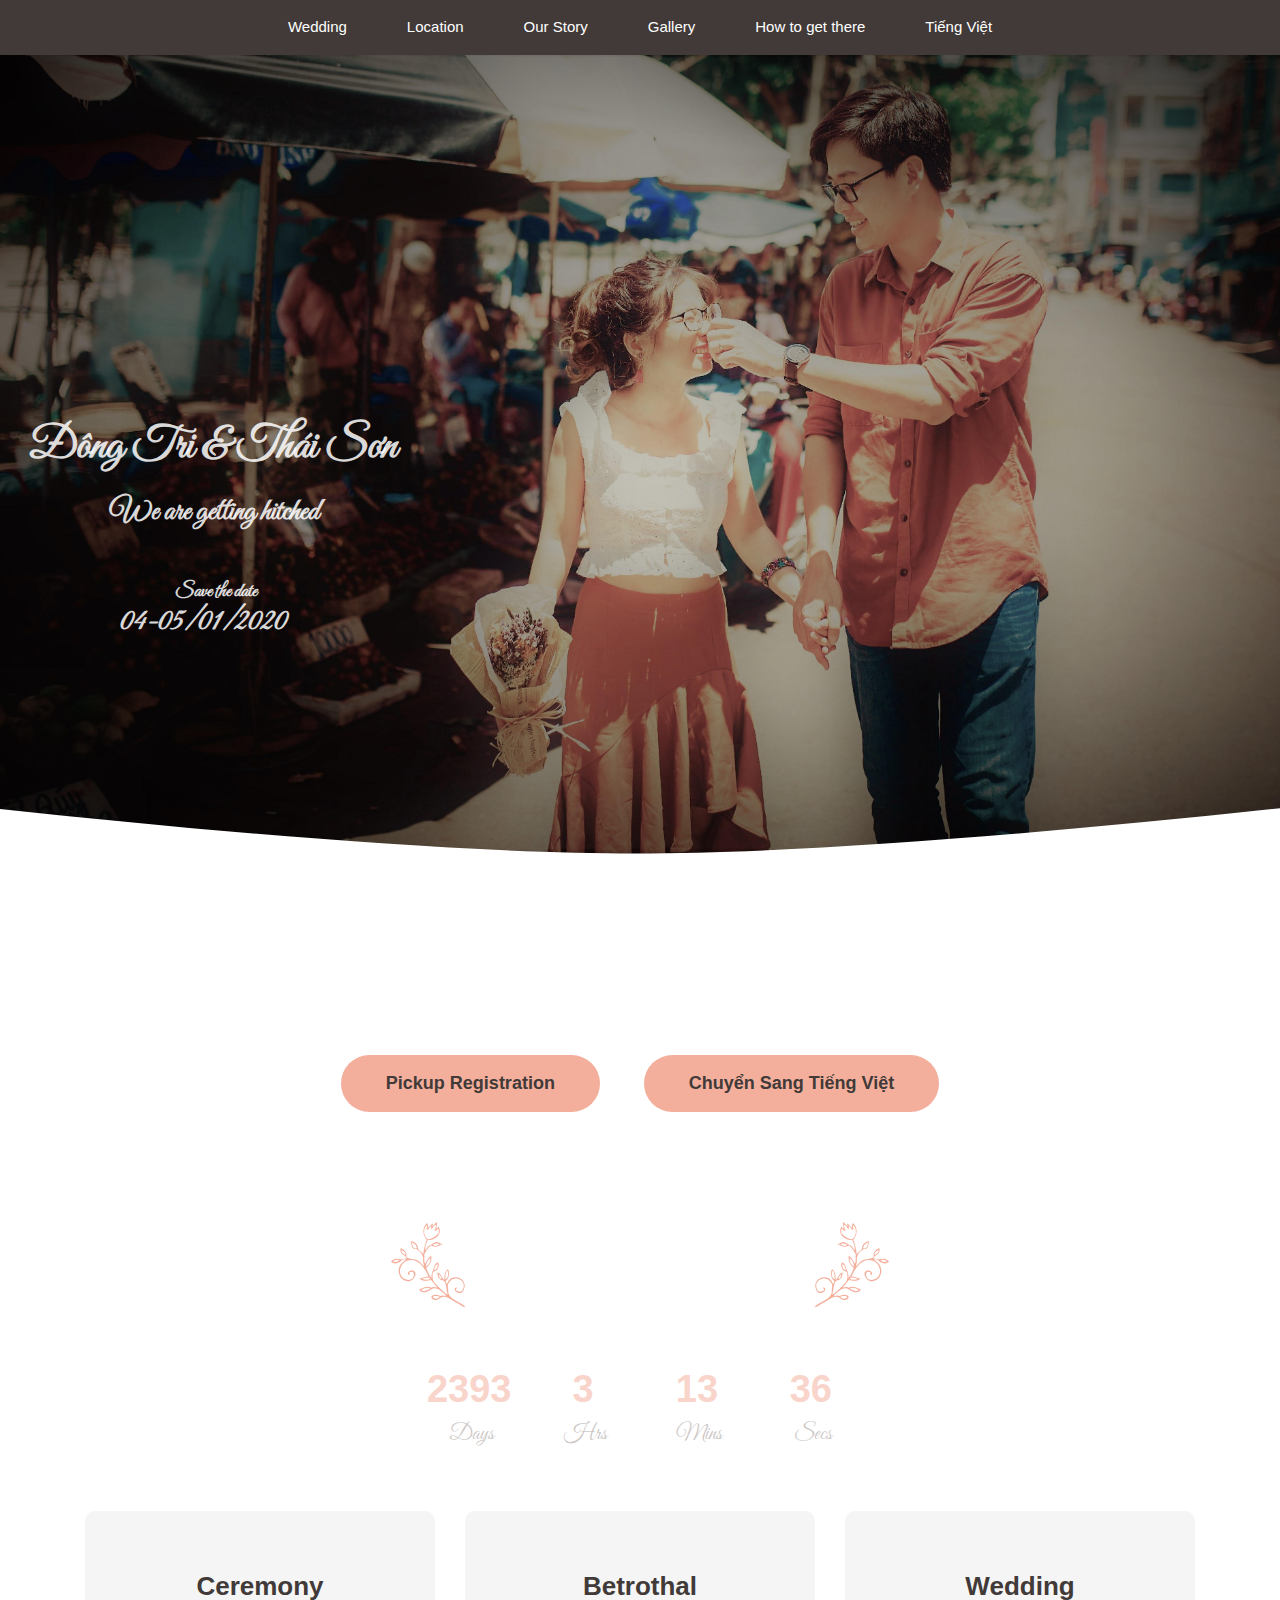
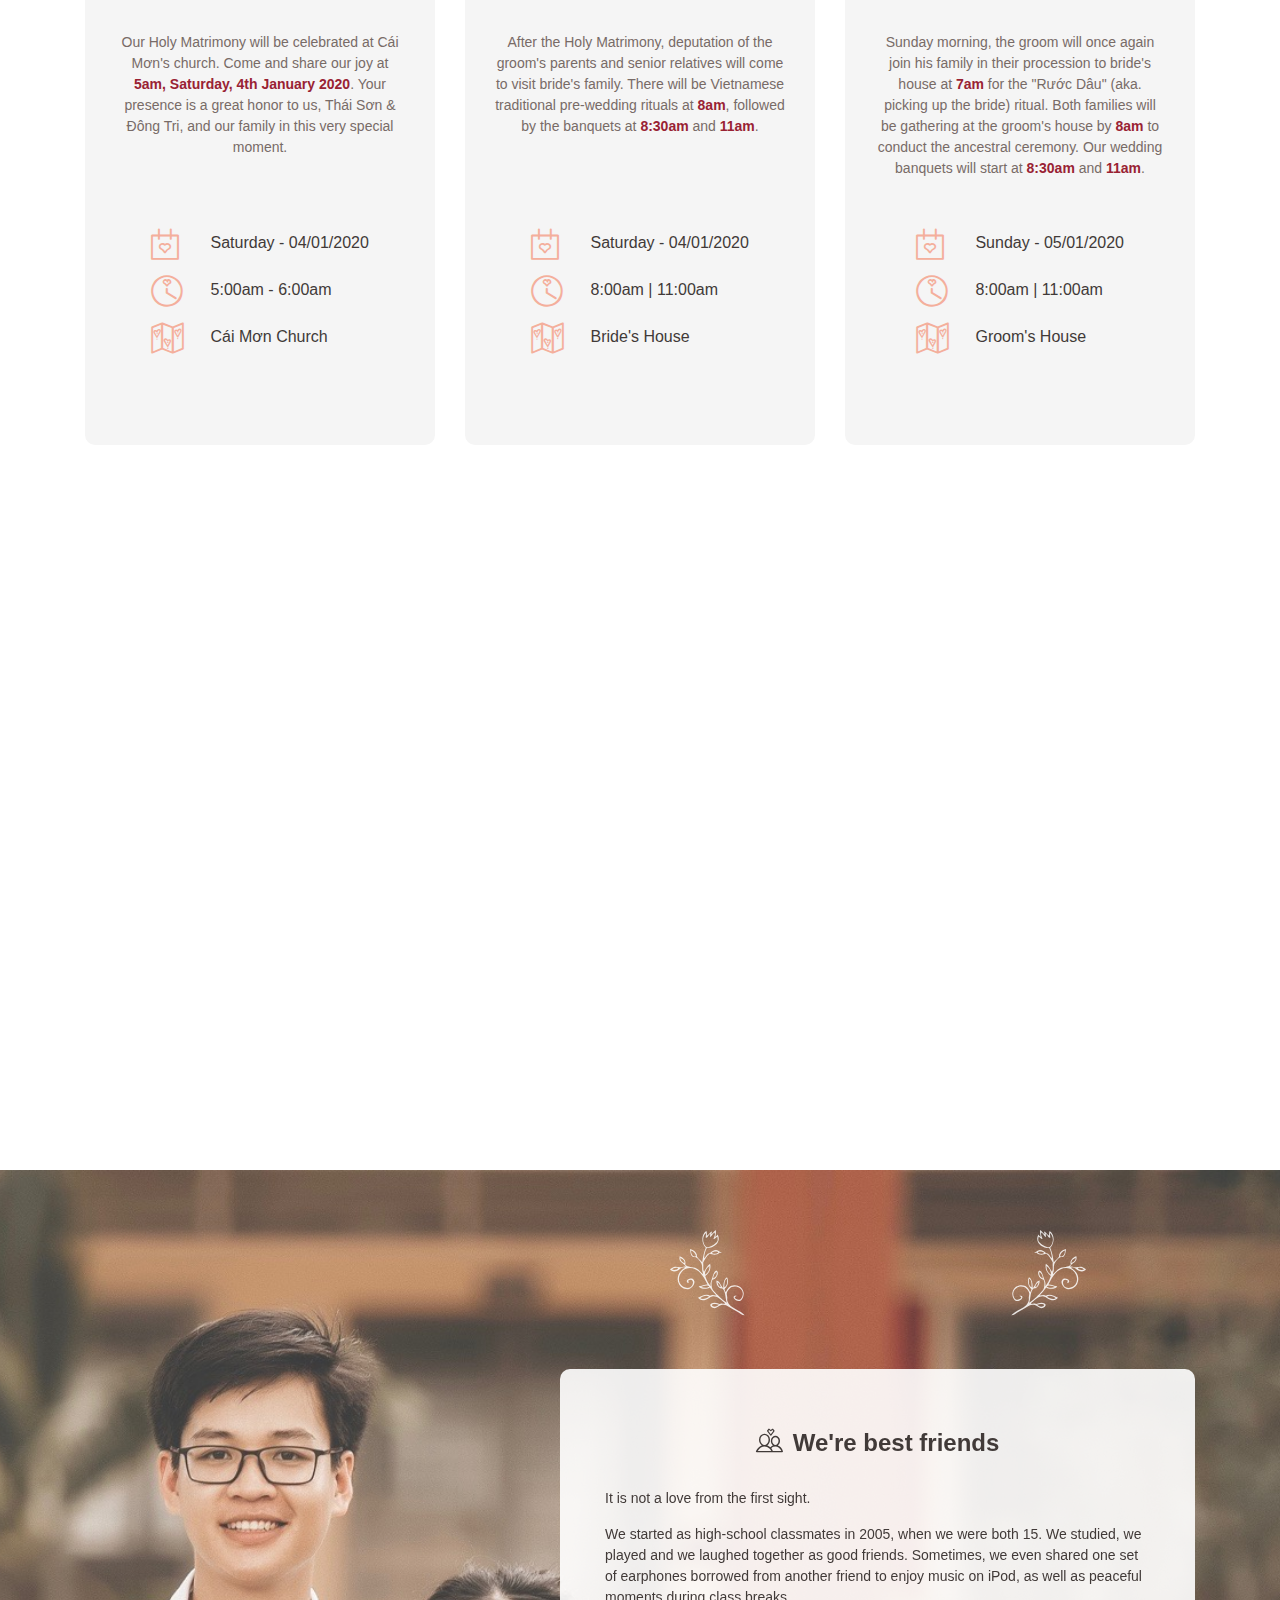
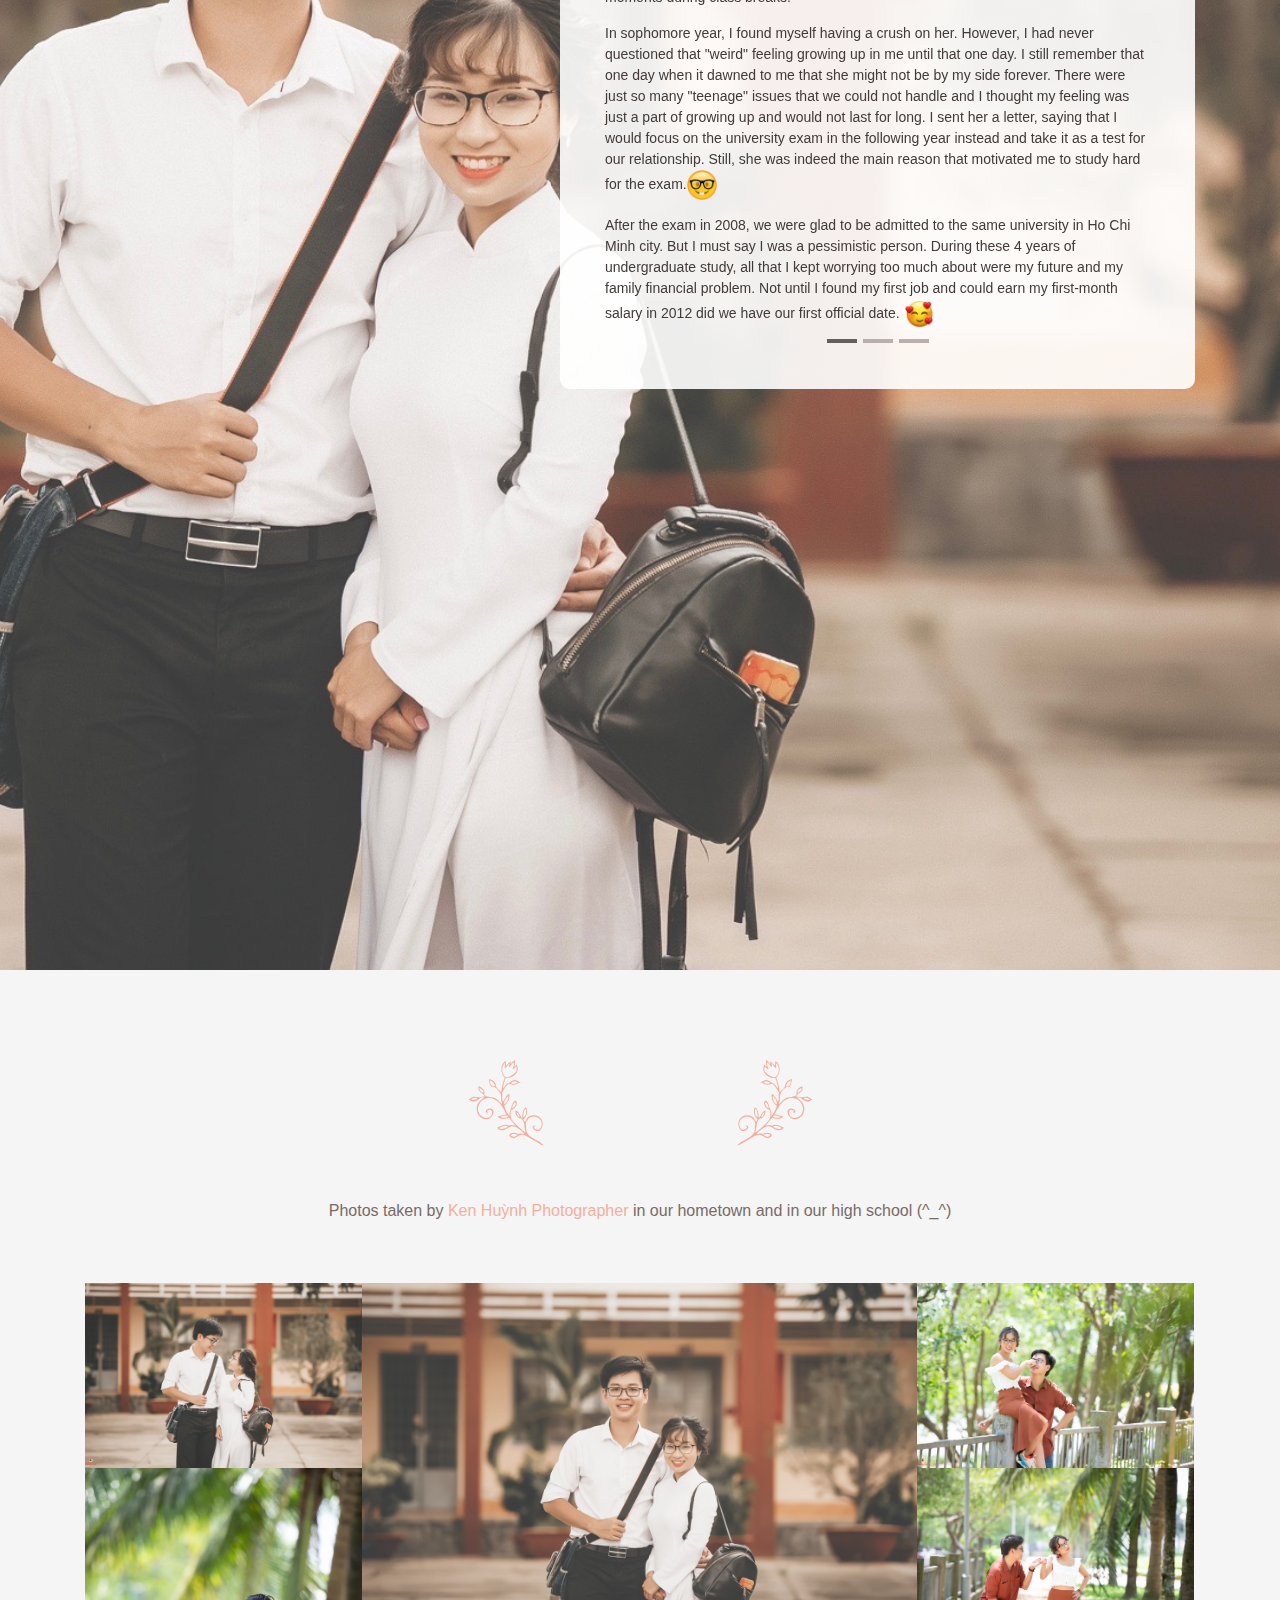
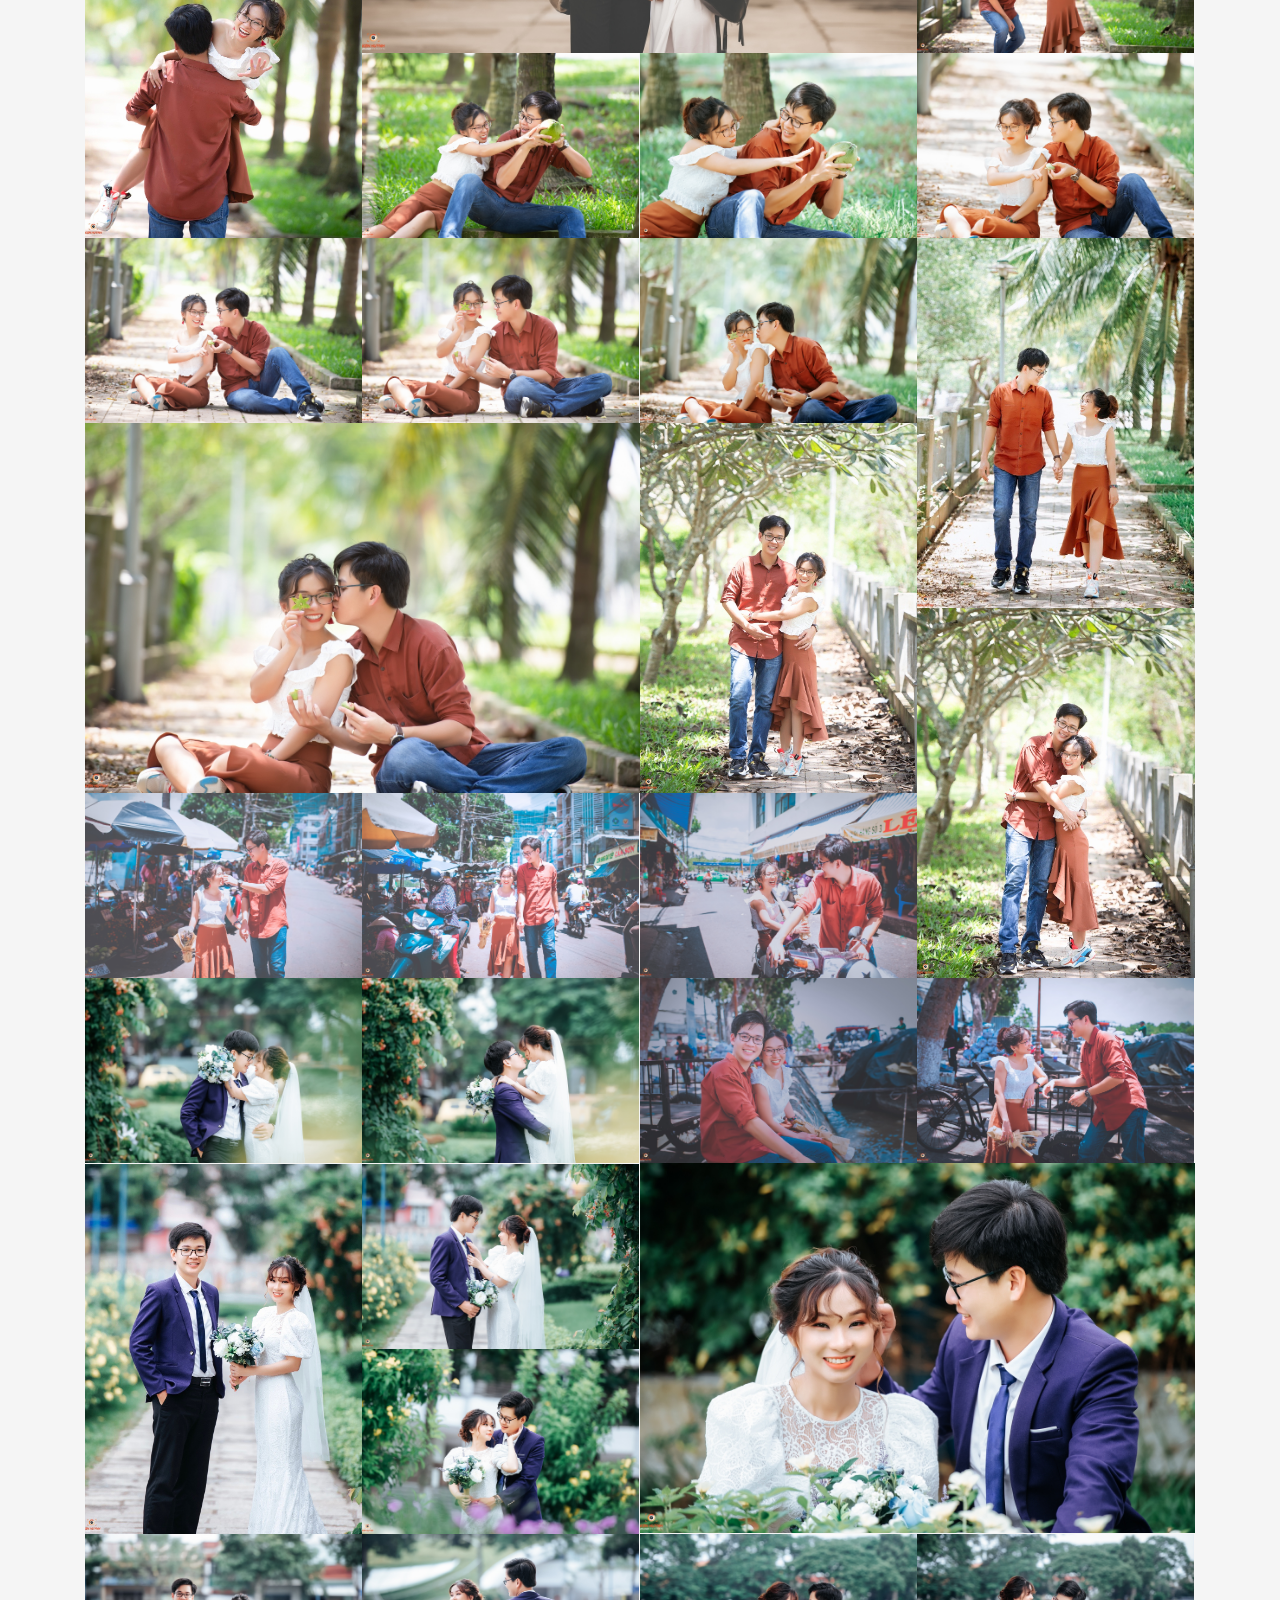
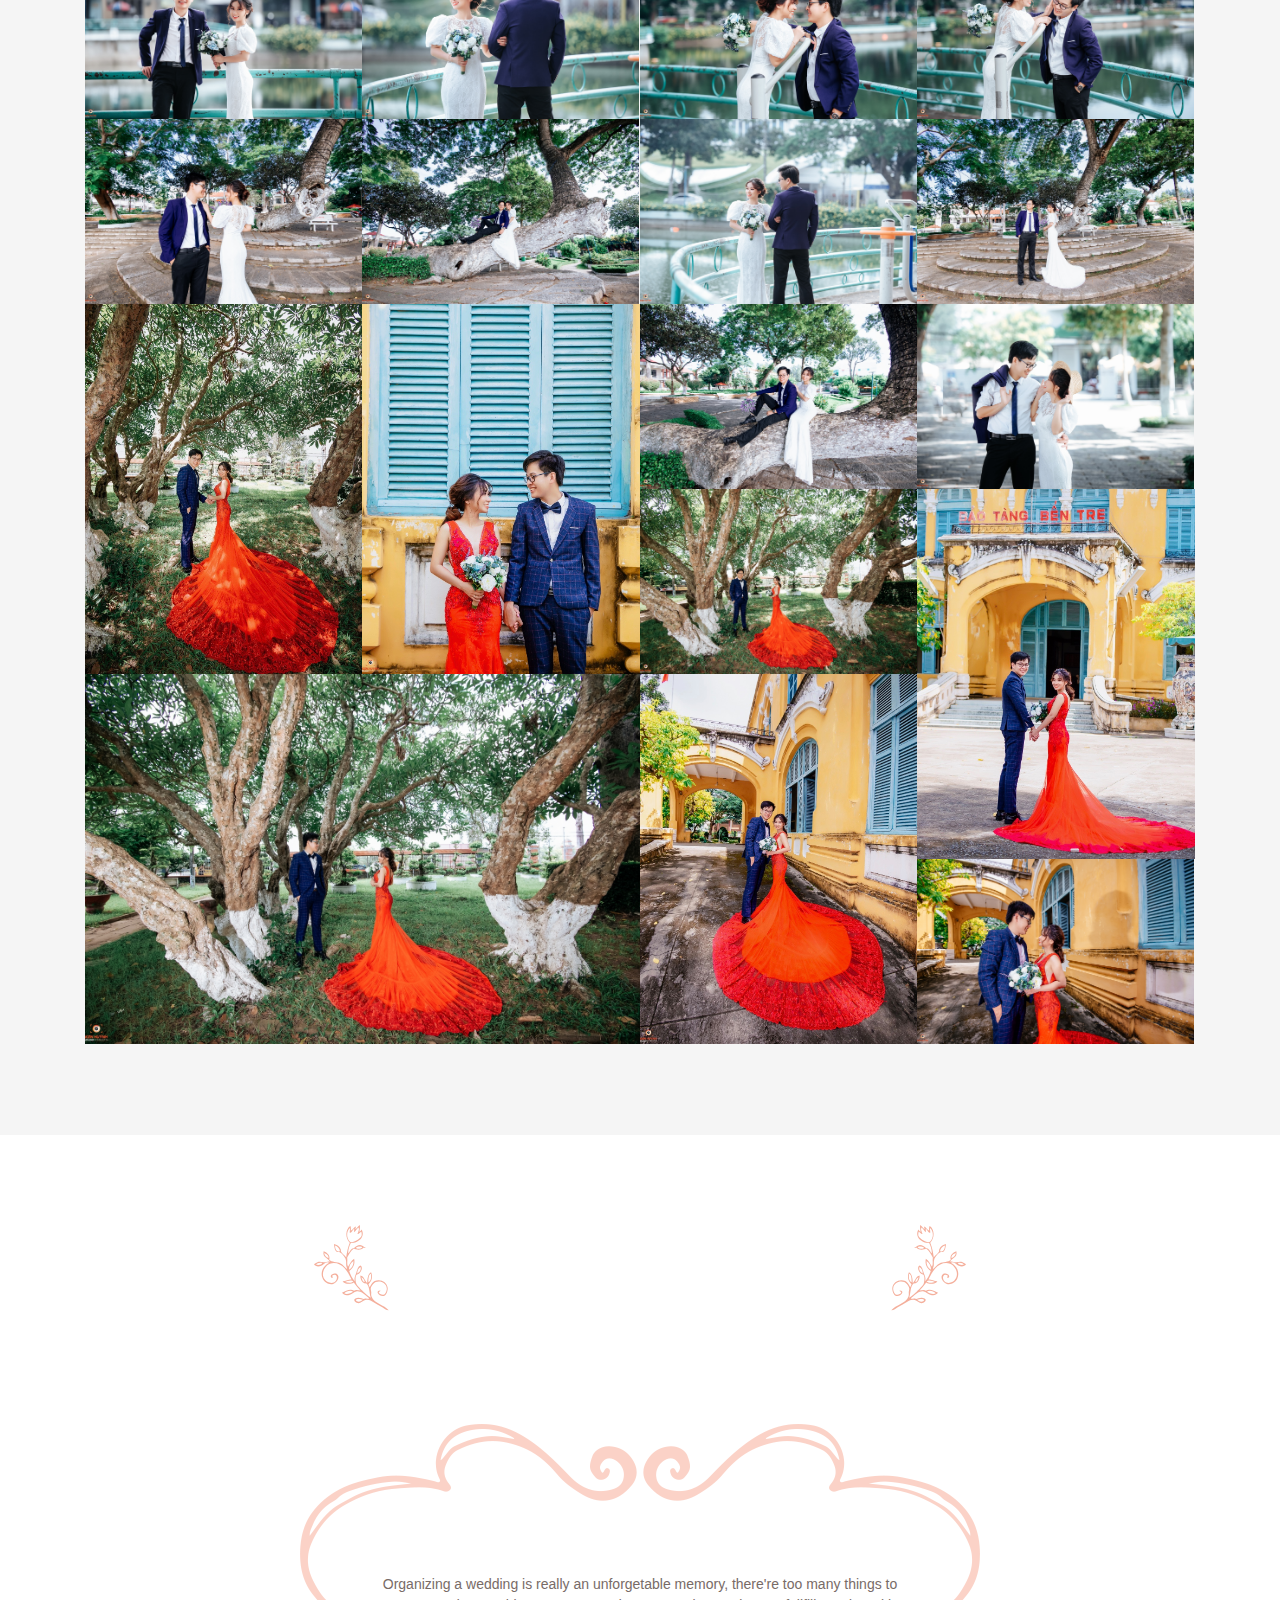
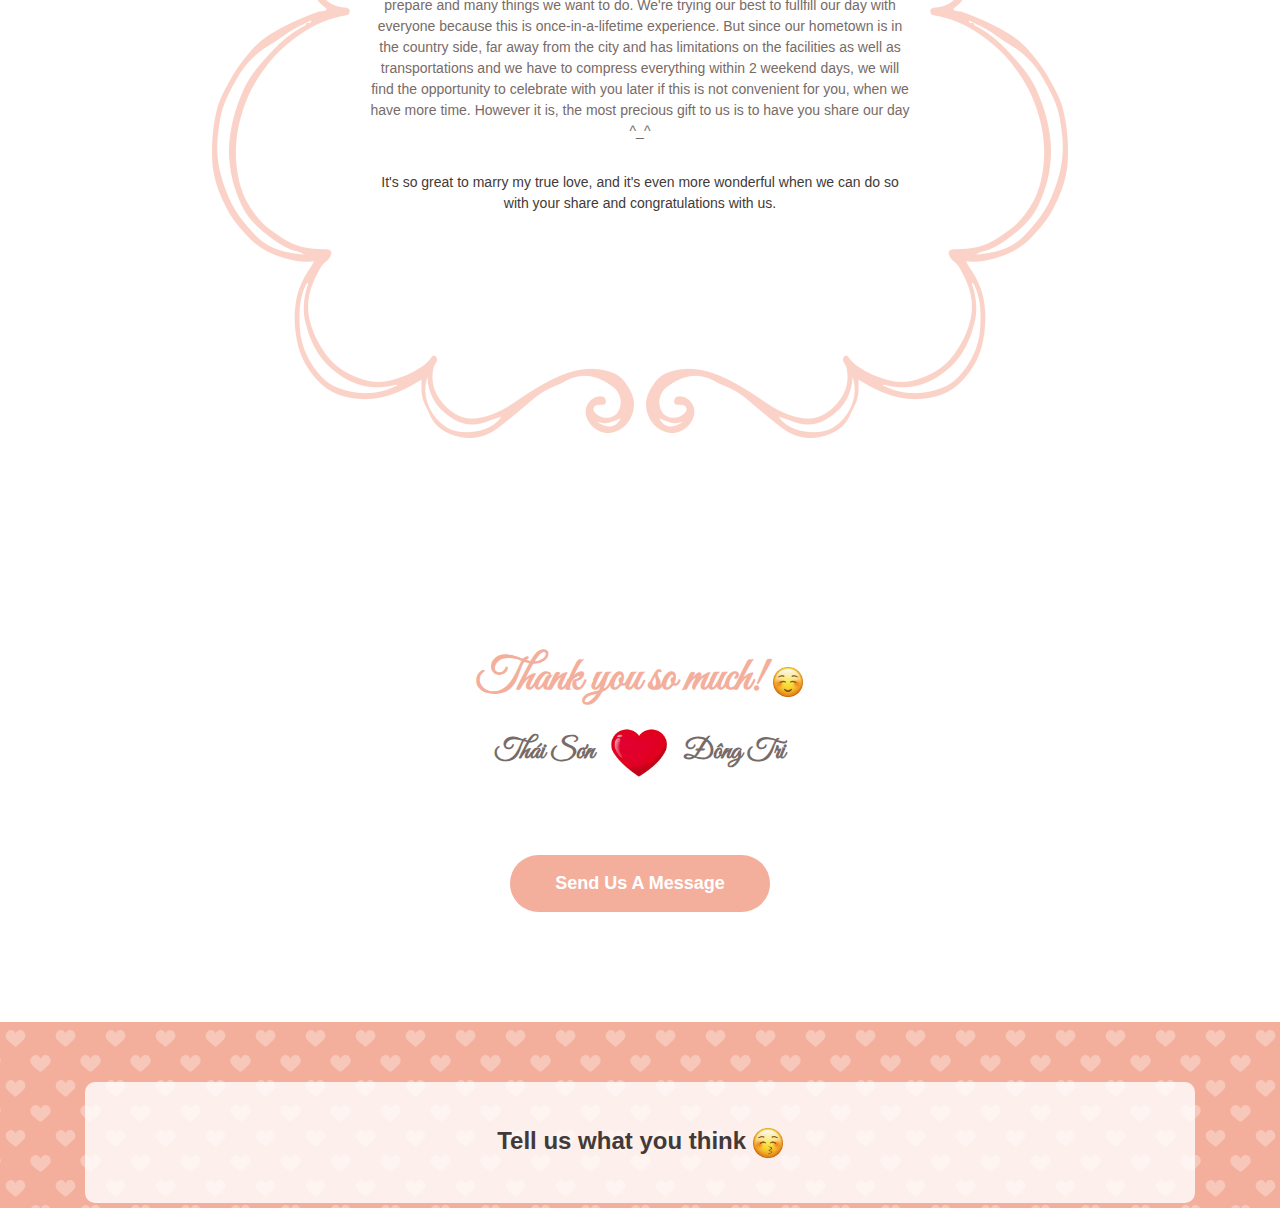
==== commit 994c15a5: "update content" ====
--- a/wedding.html
+++ b/wedding.html
@@ -209,7 +209,7 @@
 									<div class="carousel-inner" role="listbox">
 										<div class="item carousel-item active">
 											<h4 class="item-title text-center"><span class="icon-couple love-icon"></span><span id="story-1-title">We're best friends</span></h4>
-											<p id="story-1-1">Our love was not from the first sight.</p>
+											<p id="story-1-1">It is not a love from the first sight.</p>
 											<p id="story-1-2">We started as high-school classmates in 2005, when we were both 15. We studied, we played and we laughed together as good friends. Sometimes, we even shared one set of earphones borrowed from another friend to enjoy music on iPod, as well as peaceful moments during class breaks.</p>
 											<p id="story-1-3">In sophomore year, I found myself having a crush on her. However, I had never questioned that "weird" feeling growing up in me until that one day. I still remember that one day when it dawned to me that she might not be by my side forever. There were just so many "teenage" issues that we could not handle and I thought my feeling was just a part of growing up and would not last for long. I sent her a letter, saying that I would focus on the university exam in the following year instead and take it as a test for our relationship. Still, she was indeed the main reason that motivated me to study hard for the exam.<img style="width: 30px" src="./images/nerd.png"/></p>
 											<p id="story-1-4">After the exam in 2008, we were glad to be admitted to the same university in Ho Chi Minh city. But I must say I was a pessimistic person. During these 4 years of undergraduate study, all that I kept worrying too much about were my future and my family financial problem. Not until I found my first job and could earn my first-month salary in 2012 did we have our first official date. <img style="width: 30px" src="./images/love-heart.png"/></p>
@@ -224,9 +224,9 @@
 										<div class="item carousel-item">
 											<h4 class="item-title text-center"><span class="icon-glasses love-icon"></span><span id="story-3-title">We're getting married</span></h4>
 											<p id="story-3-1">Our love is sharpened by the stone of our challenges and strengthened by the struggles of our growth.</p>
-											<p id="story-3-2">We have been together long enough to learn understanding, we had said Goodbye enough times to learn the appreciation, and we have had enough lessons to learn how to love. Life has taught us that love does not consist of gazing at each other but looking outward in the same direction.</p>
-											<p id="story-3-3">And here we are, after all, we're very exciting to announce to the whole world that we will become husband and wife in <strong>4th January 2020</strong>.<img style="width: 30px" src="./images/happy-2.png"/> </p>
-											<p id="story-3-4">Please come to join us at Cái Mơn Church at <strong>5:00am</strong> to witness our very special moment when we give the vow of love under God's blessing and start our new journey to the family ahead. <img style="width: 30px" src="./images/happy-4.png"/> </p>
+											<p id="story-3-2">We have been together long enough to fully understand each other. We have had enough times saying Goodbye to appreciate each other. And we have been through thick and thin to learn how to love more each day. Our lives have taught us that love does not consist of gazing at each other but looking outward together in the same direction.</p>
+											<p id="story-3-3">And here we are, after all, very excited to announce to the whole world that, in the grace of His Goodness, we will be becoming husband and wife on <strong>4th January 2020</strong>. <img style="width: 30px" src="./images/happy-2.png"/> </p>
+											<p id="story-3-4">Please come and join us at Cái Mơn's Church at <strong>5:00am</strong> to witness our very special moment when we present the vow of love in the Lord's blessing and witness to begin our new journey as one family. <img style="width: 30px" src="./images/happy-4.png"/> </p>
 										</div>
 									</div>
 								</div>
@@ -305,10 +305,10 @@
 				<div class="message-container">
 					<div class="message-inner mx-auto">
 						<div id="thank-you-text" class="intro">
-								Organizing a wedding is really an unforgetable memory, there're too many things to prepare and many things we want to do. We're trying our best to fullfill our day with everyone because this can only happen once in a lifetime. But since our hometown is in the country side, far away from the city and has limitations on the facilities as well as transportations and we have to compress everything within 2 weekend days, we will find the opportunity to celebrate with you later if this is not convenient for you, when we have more time. However it is, the most important gift to us is to have you share our day ^_^
+							Organizing a wedding is really an unforgetable memory, there're too many things to prepare and many things we want to do. We're trying our best to fullfill our day with everyone because this is once-in-a-lifetime experience. But since our hometown is in the country side, far away from the city and has limitations on the facilities as well as transportations and we have to compress everything within 2 weekend days, we will find the opportunity to celebrate with you later if this is not convenient for you, when we have more time. However it is, the most precious gift to us is to have you share our day ^_^
 						</div>
 						<div id="thank-you-text-2">
-							It's so great to marry my true love, and it's even more wonderful when we can get married with your share and congrats with us.
+							It's so great to marry my true love, and it's even more wonderful when we can do so with your share and congratulations with us.
 						</div>
 						<div class="couple-profile animated bounceIn delayp3" style="opacity: 0;"></div>
 					</div>
@@ -451,6 +451,7 @@
 											<option value="" selected="">Please select</option> 
 											<option value="Intel Product">Intel Product</option>
 											<option value="University of Sciences">University of Sciences</option>
+											<option value="Holy Matrimony">Holy Matrimony Bus - Friday</option>
 										</select>     
 									</div>       
 								</div>
@@ -563,6 +564,6 @@
 		</div>
 		<script type="text/javascript" src="./wedding/packery.pkgd.min.js"></script>
 		<script type="text/javascript" src="./wedding/imagesloaded.pkgd.min.js"></script>
-		<script type="text/javascript" src="./wedding/custom.min.1.1.js"></script>
+		<script type="text/javascript" src="./wedding/custom.min.1.2.js"></script>
 	</body>
 </html>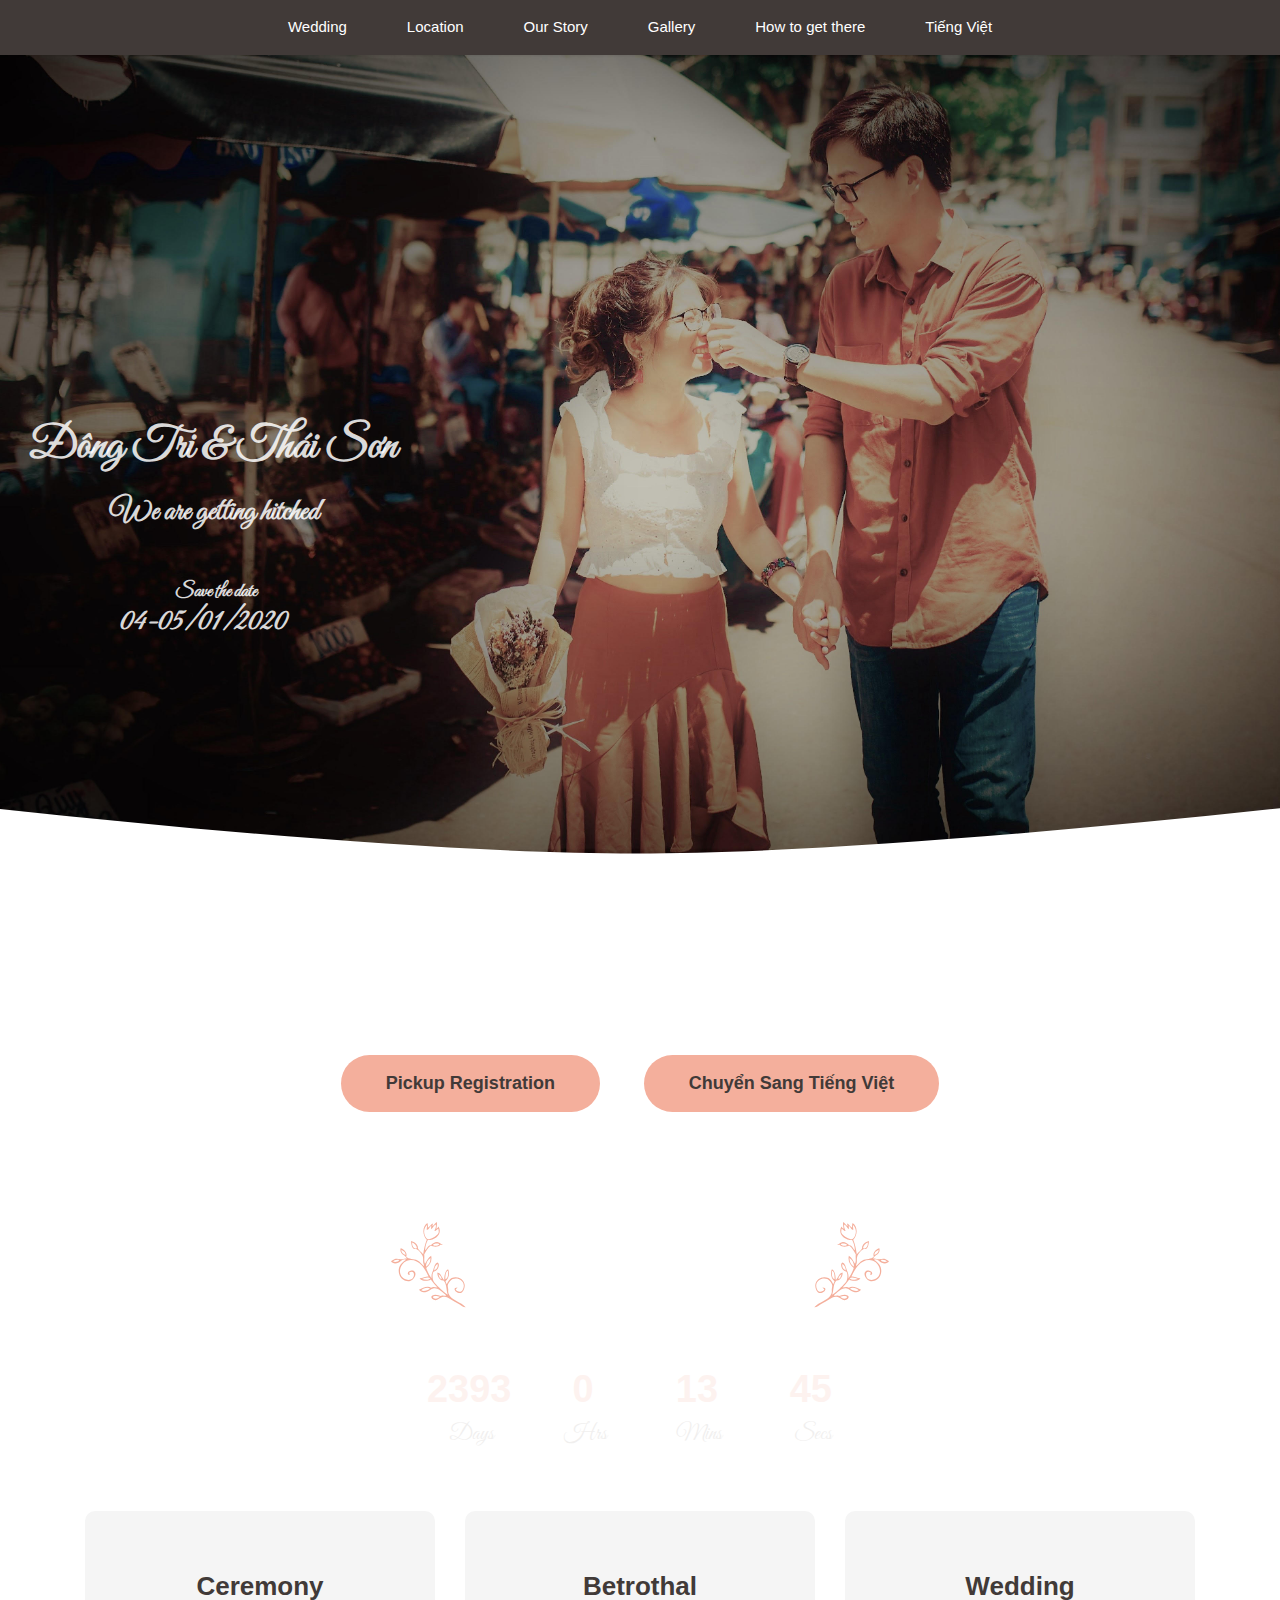
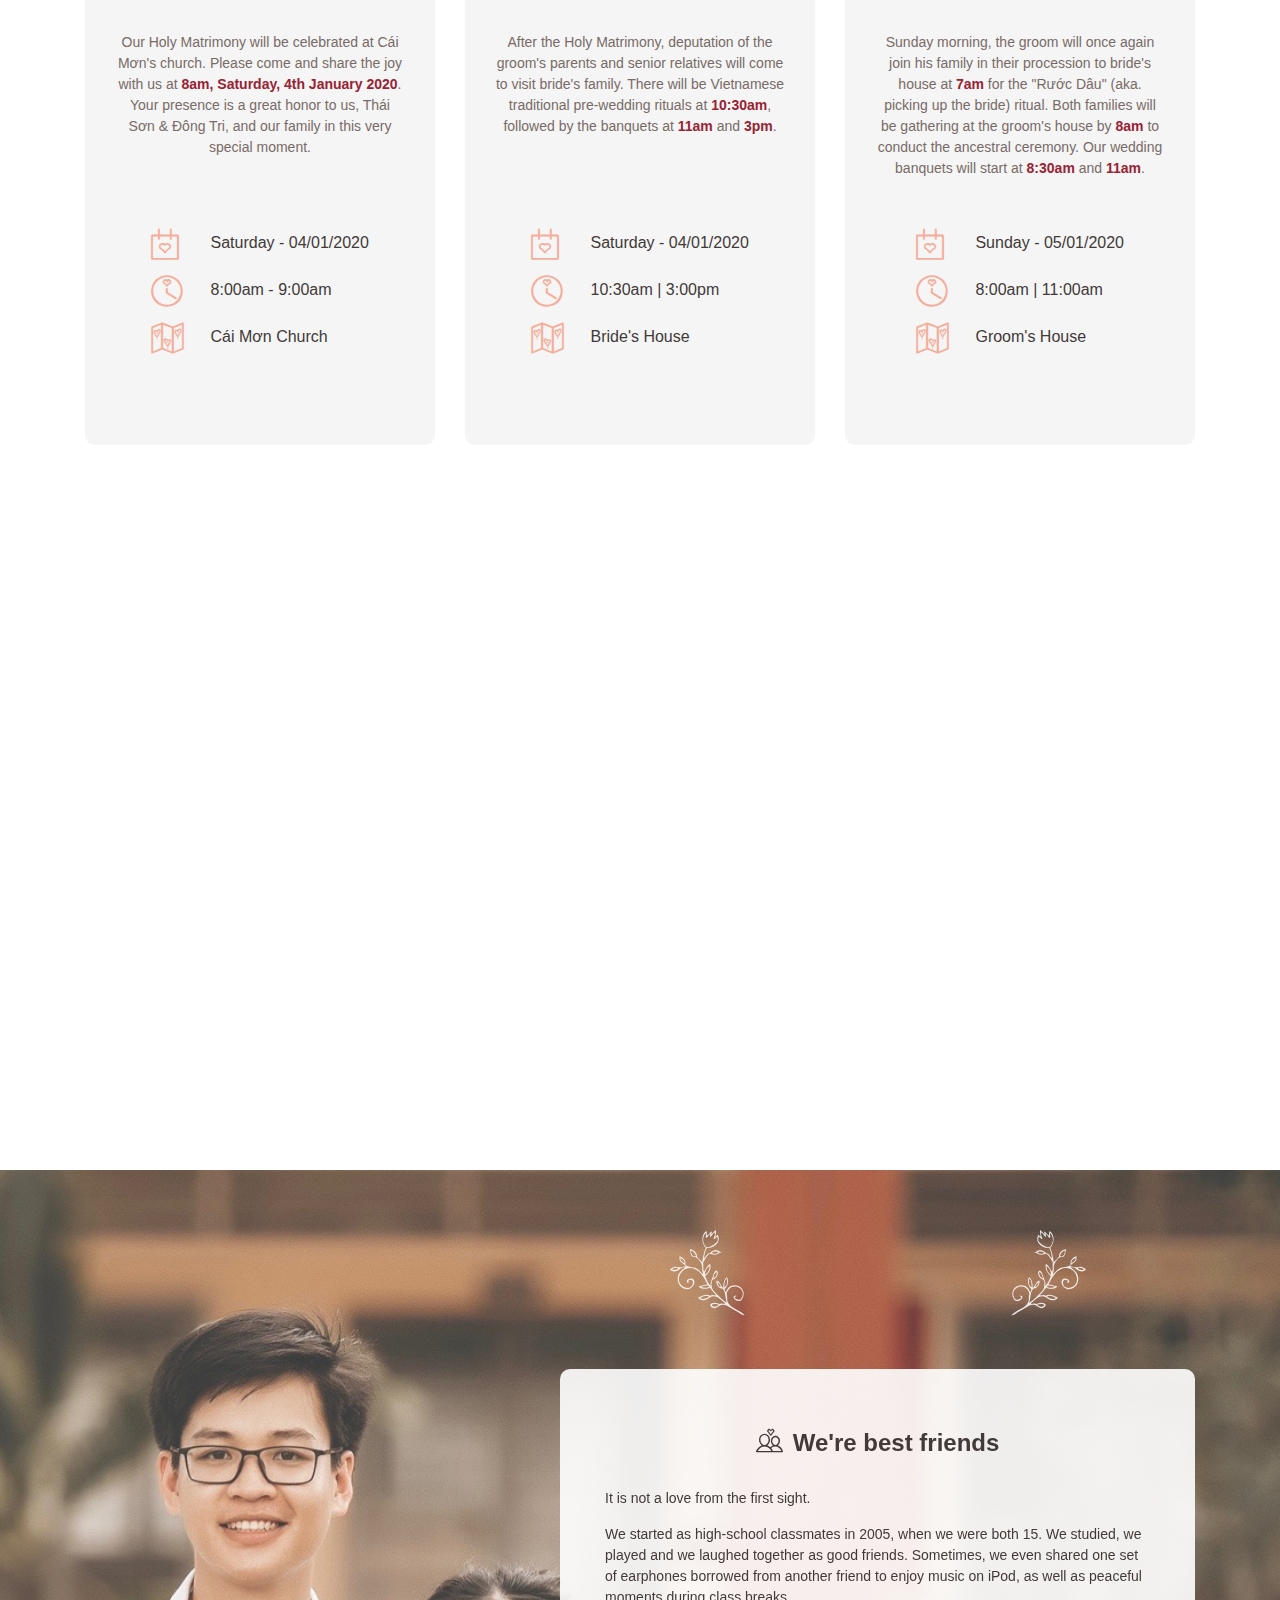
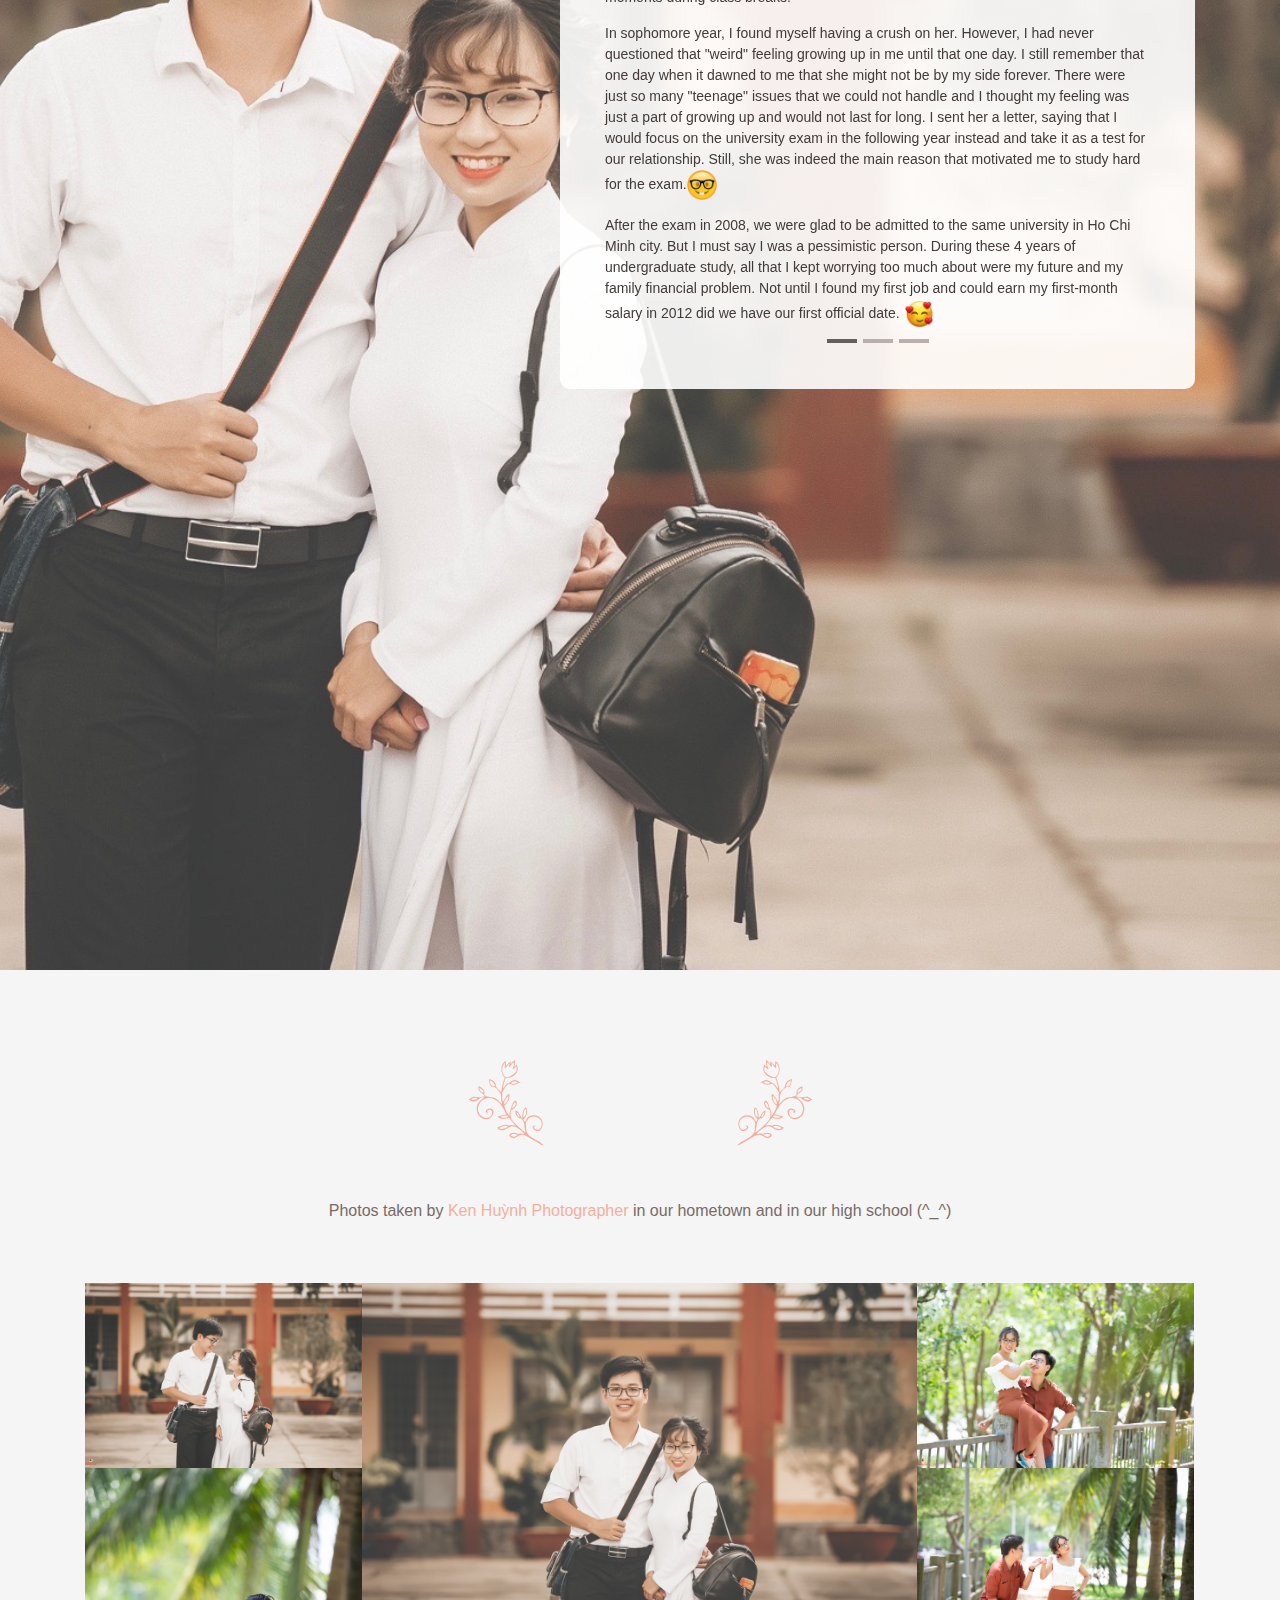
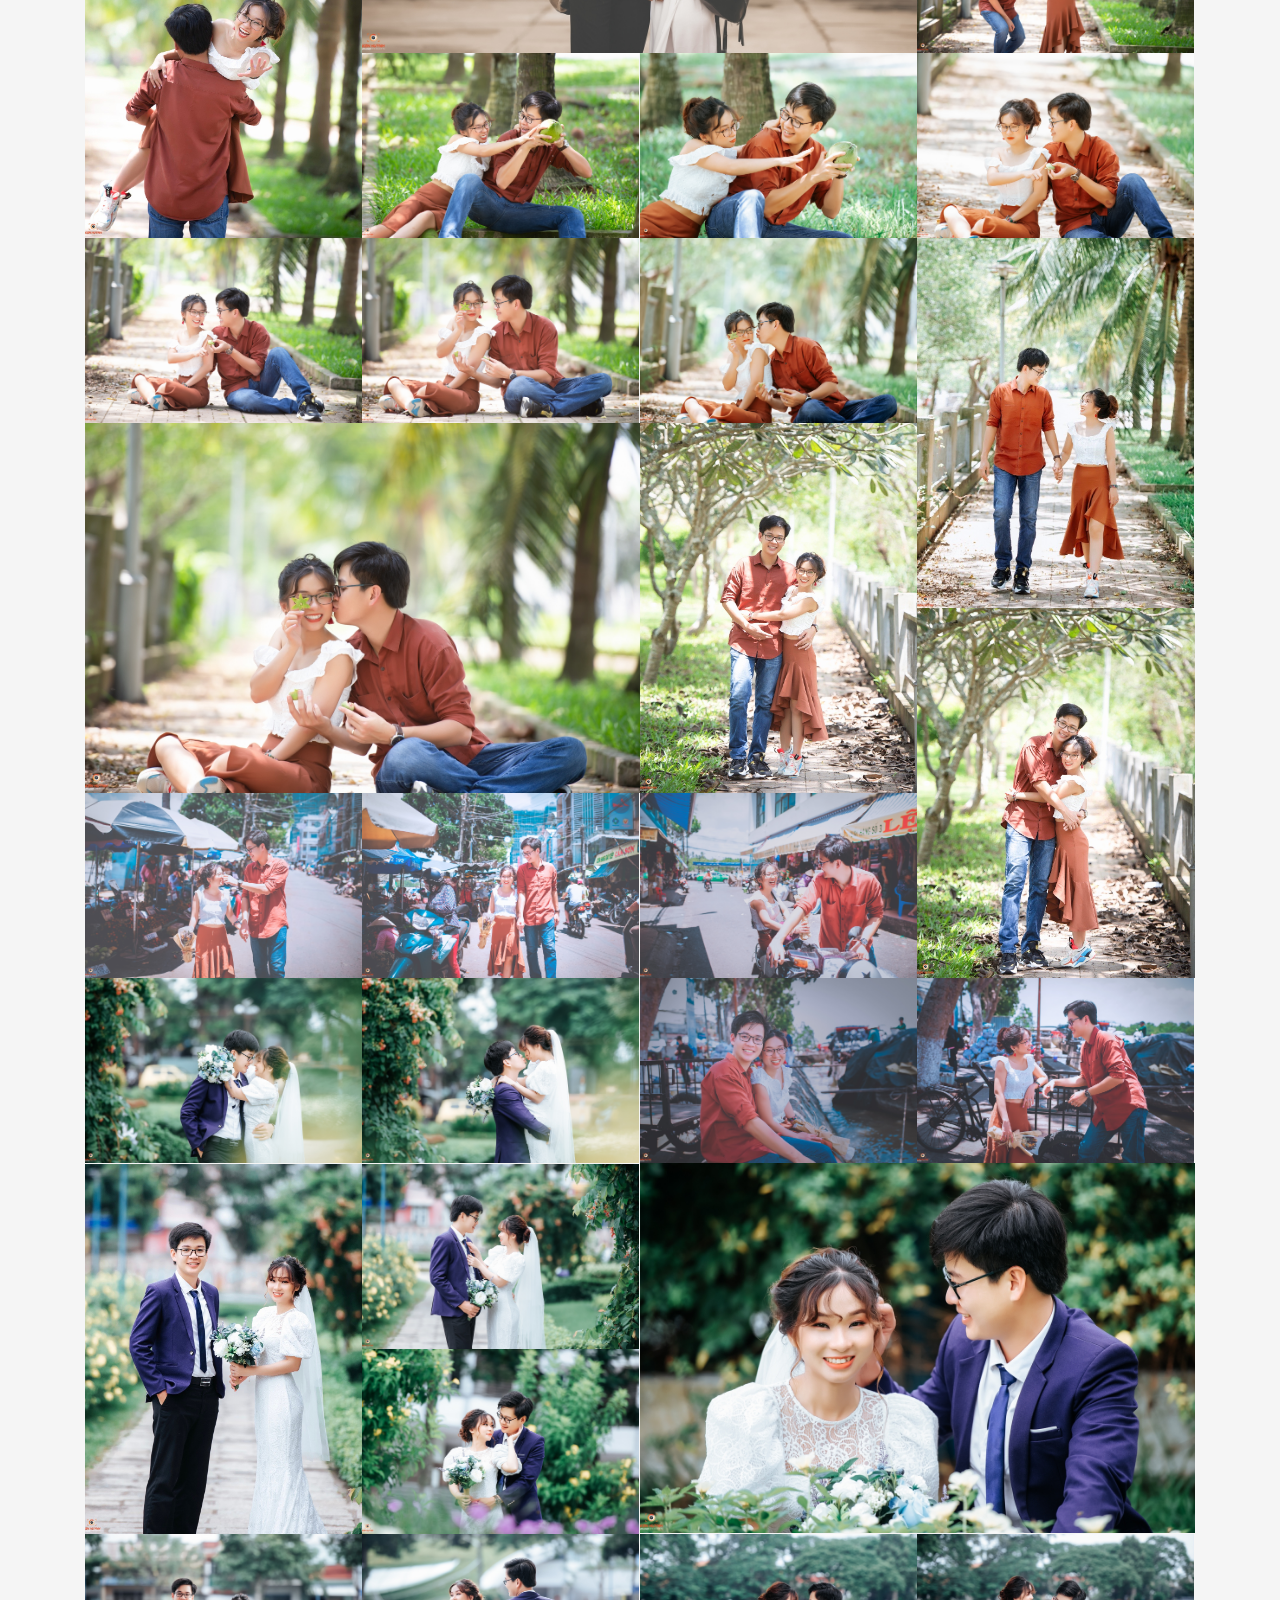
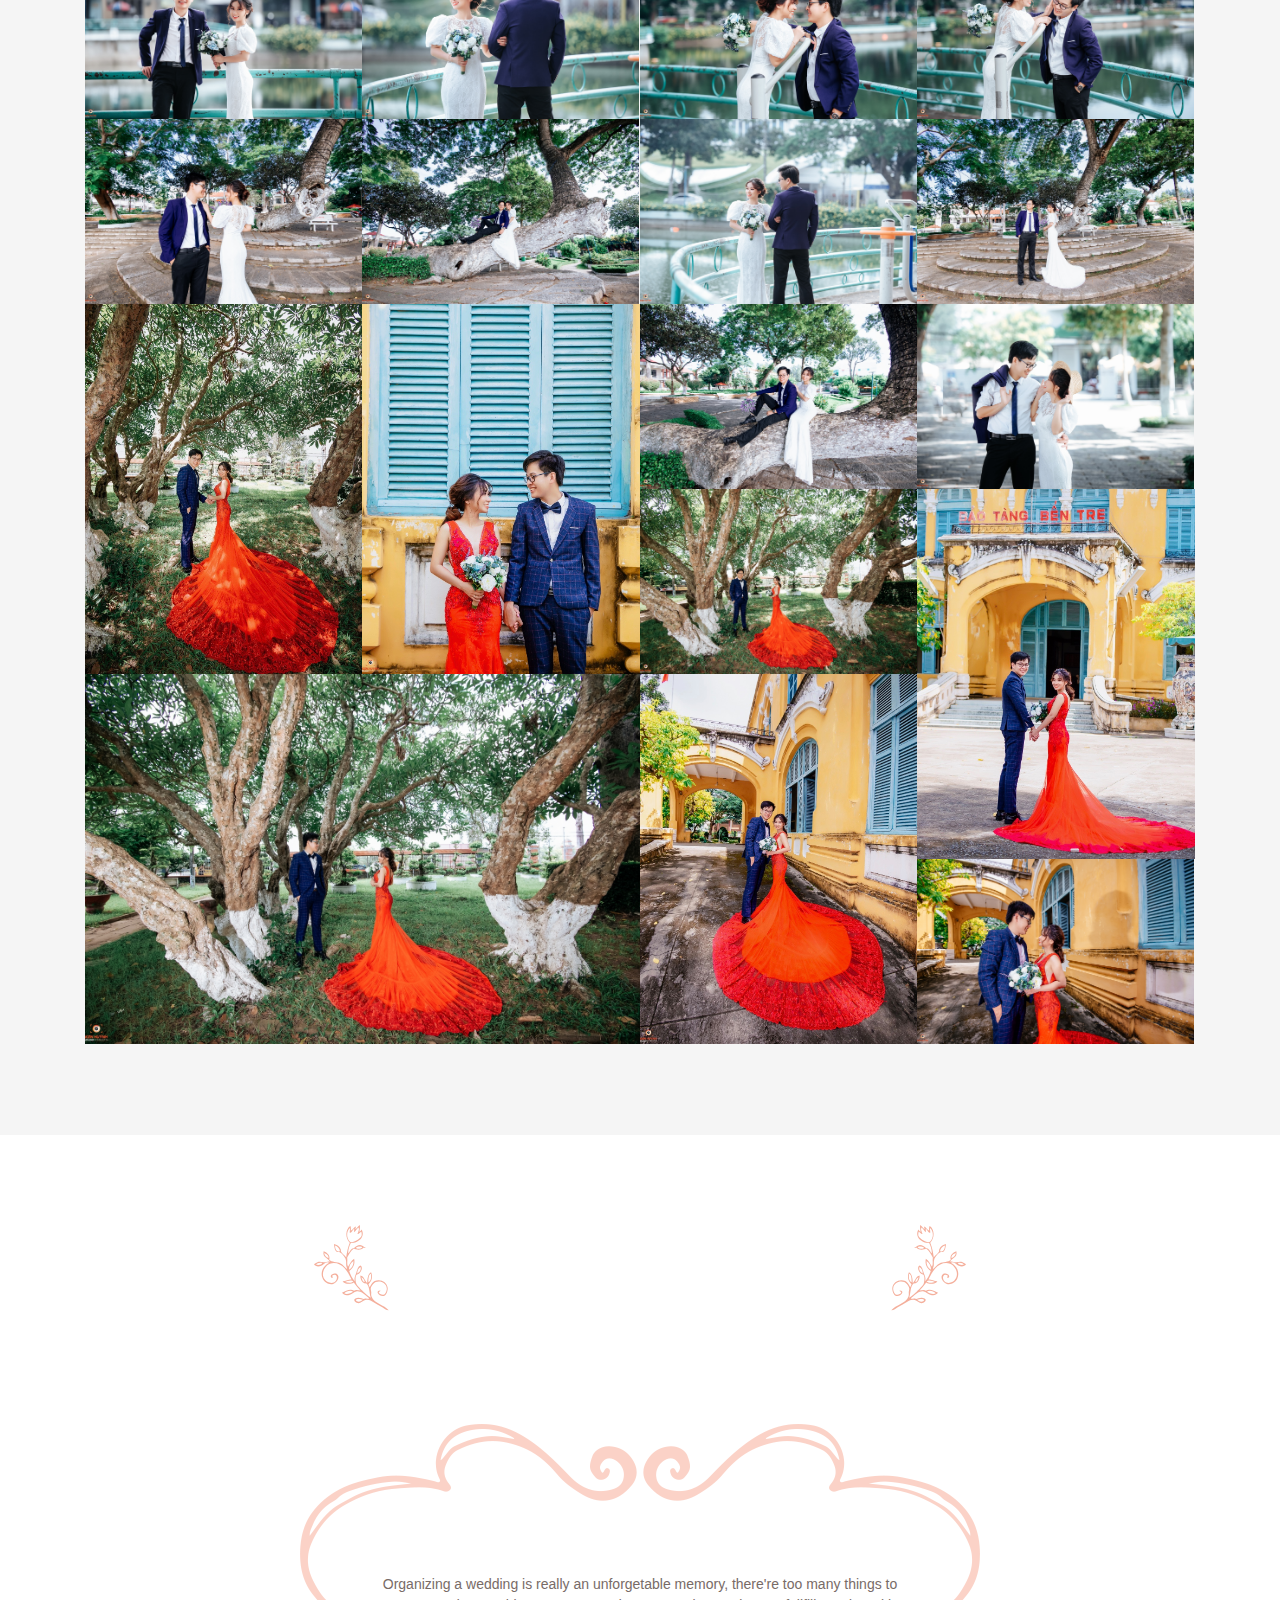
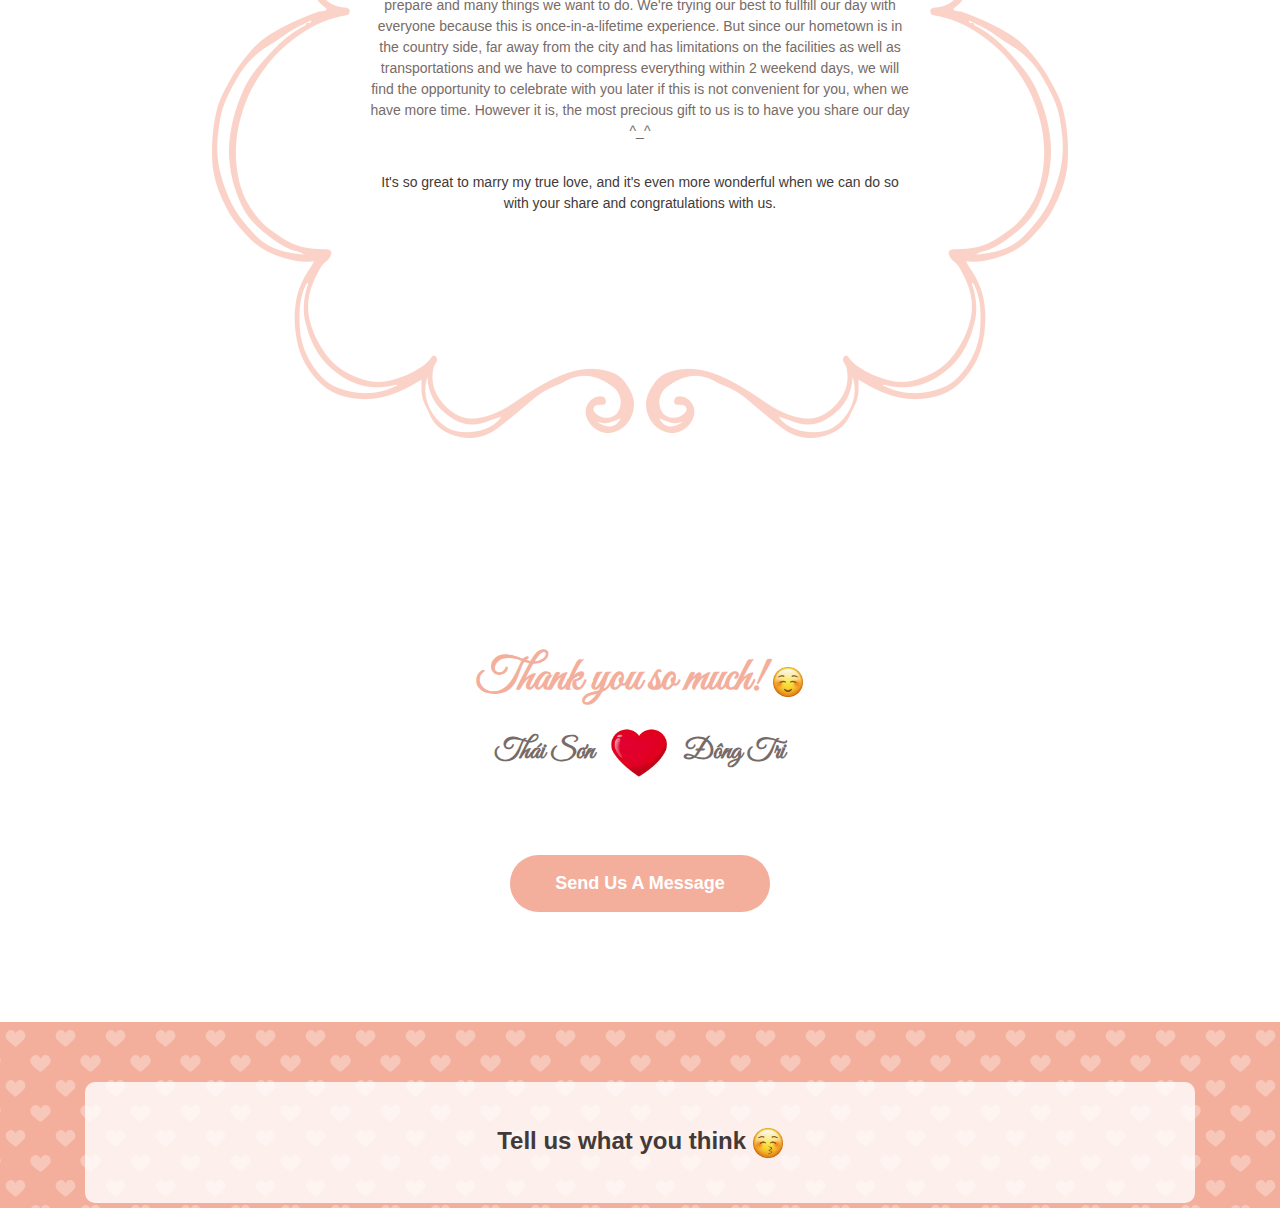
==== commit 49689137: "change wedding time" ====
--- a/wedding.html
+++ b/wedding.html
@@ -126,7 +126,7 @@
 					<div class="ceremony-col col-12 col-lg-4">
 						<div class="col-inner">
 							<h4 id="ceremony-text" class="subtitle">Ceremony</h4>
-							<p id="ceremony-description-text" class="intro">Our Holy Matrimony will be celebrated at Cái Mơn's church. Come and share our joy at <strong>5am, Saturday, 4th January 2020</strong>. Your presence is a great honor to us, Thái Sơn & Đông Tri, and our family in this very special moment.</p>
+							<p id="ceremony-description-text" class="intro">Our Holy Matrimony will be celebrated at Cái Mơn's church. Please come and share the joy with us at <strong>8am, Saturday, 4th January 2020</strong>. Your presence is a great honor to us, Thái Sơn & Đông Tri, and our family in this very special moment.</p>
 							<ul class="meta-list list-unstyled text-left center-block">
 								<li>
 									<span class="icon-calendar love-icon"></span>
@@ -134,7 +134,7 @@
 								</li>
 								<li>
 									<span class="icon-clock love-icon"></span>
-									<span id="ceremony-text-2">5:00am - 6:00am</span>
+									<span id="ceremony-text-2">8:00am - 9:00am</span>
 								</li>
 								<li>
 									<span class="icon-map love-icon"></span>
@@ -146,7 +146,7 @@
 					<div class="ceremony-col col-12 col-lg-4">
 						<div class="col-inner">
 							<h4 id="bride-wedding-text" class="subtitle">Betrothal</h4>
-							<p id="bride-wedding-description-text" class="intro">After the Holy Matrimony, deputation of the groom's parents and senior relatives will come to visit bride's family. There will be Vietnamese traditional pre-wedding rituals at <strong>8am</strong>, followed by the banquets at <strong>8:30am</strong> and <strong>11am</strong>.</p>
+							<p id="bride-wedding-description-text" class="intro">After the Holy Matrimony, deputation of the groom's parents and senior relatives will come to visit bride's family. There will be Vietnamese traditional pre-wedding rituals at <strong>10:30am</strong>, followed by the banquets at <strong>11am</strong> and <strong>3pm</strong>.</p>
 							<ul class="meta-list list-unstyled text-left center-block">
 								<li>
 									<span class="icon-calendar love-icon"></span>
@@ -154,7 +154,7 @@
 								</li>
 								<li>
 									<span class="icon-clock love-icon"></span>
-									<span id="bride-wedding-text-2">8:00am | 11:00am</span>
+									<span id="bride-wedding-text-2">10:30am | 3:00pm</span>
 								</li>
 								<li>
 									<span class="icon-map love-icon"></span>
@@ -429,6 +429,9 @@
 						</h2>
 					</div>
 					<div class="modal-body">
+						<div id="pickup-early" class="additional-info text-center col-12" style="color:darkred">
+							If you want to attend our Church Wedding Ceremony at 8am 4th Jan, please drop us a SMS message or use &quot;Send Us A Message&quot; button in the page bottom. The bus will be departing at 5am, 4th January.
+						</div>
 						<form id="rsvp-form2" class="rsvp-form form" method="POST" action="https://s6i5yga6rl.execute-api.ap-southeast-1.amazonaws.com/prd/rsvp" novalidate="novalidate">     
 							<div id="form-messages" class="text-center"></div>                  
 							<div class="row text-left">   
@@ -449,9 +452,8 @@
 										<label id="pickup-bus" for="cevents">Which bus do you prefer?</label>
 										<select class="form-control" id="dlocation" name="location" aria-required="true" required="">                       
 											<option value="" selected="">Please select</option> 
-											<option value="Intel Product">Intel Product</option>
-											<option value="University of Sciences">University of Sciences</option>
-											<option value="Holy Matrimony">Holy Matrimony Bus - Friday</option>
+											<option value="Intel Product">Intel Product - 7am</option>
+											<option value="University of Sciences">University of Sciences - 7:30am</option>
 										</select>     
 									</div>       
 								</div>
@@ -480,14 +482,9 @@
 										<textarea class="form-control" id="dmessage" name="message" placeholder="Message content"></textarea>
 									</div>
 								</div>
-								
 								<div class="form-group col-12">
 									<button id="pickup-submit" class="btn btn-block btn-submit btn-primary btn-send-pickup">Submit</button>
 								</div>   
-								
-								<div id="pickup-early" class="additional-info text-center col-12" style="color:darkred">
-									If you want to attend our Holy Matrimony celebration on Jan 4th early morning, please drop us a SMS message or use &quot;Send Us A Message&quot; button below. The cars will be departing on Friday afternoon.
-								</div>
 							</div>
 						</form>
 					</div>
@@ -515,11 +512,11 @@
 								</h5>
 								<p id="direction-desc-1">For the trip on January 4th from Ho Chi Minh city to Cái Mơn (Bến Tre), we will prepare 2 buses to pick you up at 2 locations below:</p>
 								<div class="map-main-container col-md-6">
-									<h5><span id="direction-intel">From Intel Product Q9</span> <span style="color: red">7:30am</span></h5>
+									<h5><span id="direction-intel">From Intel Product District 9 - <span style="color: red">7:00am</span> - (Bus route may be updated later)</span> </h5>
 									<div class="map-container embed-responsive" id="church-path-location"></div>
 								</div>
 								<div class="map-main-container col-md-6">
-									<h5><span id="direction-uni">From University of Natural Sciences</span> <span style="color: red">7:45am</span></h5>
+									<h5><span id="direction-uni">From University of Natural Sciences District 5 - <span style="color: red">7:30am</span> - (Bus route may be updated later)</span> </h5>
 									<div class="map-container embed-responsive" id="church-path-location2"></div>
 								</div>
 								<br><br>
@@ -564,6 +561,6 @@
 		</div>
 		<script type="text/javascript" src="./wedding/packery.pkgd.min.js"></script>
 		<script type="text/javascript" src="./wedding/imagesloaded.pkgd.min.js"></script>
-		<script type="text/javascript" src="./wedding/custom.min.1.2.js"></script>
+		<script type="text/javascript" src="./wedding/custom.min.1.3.js"></script>
 	</body>
 </html>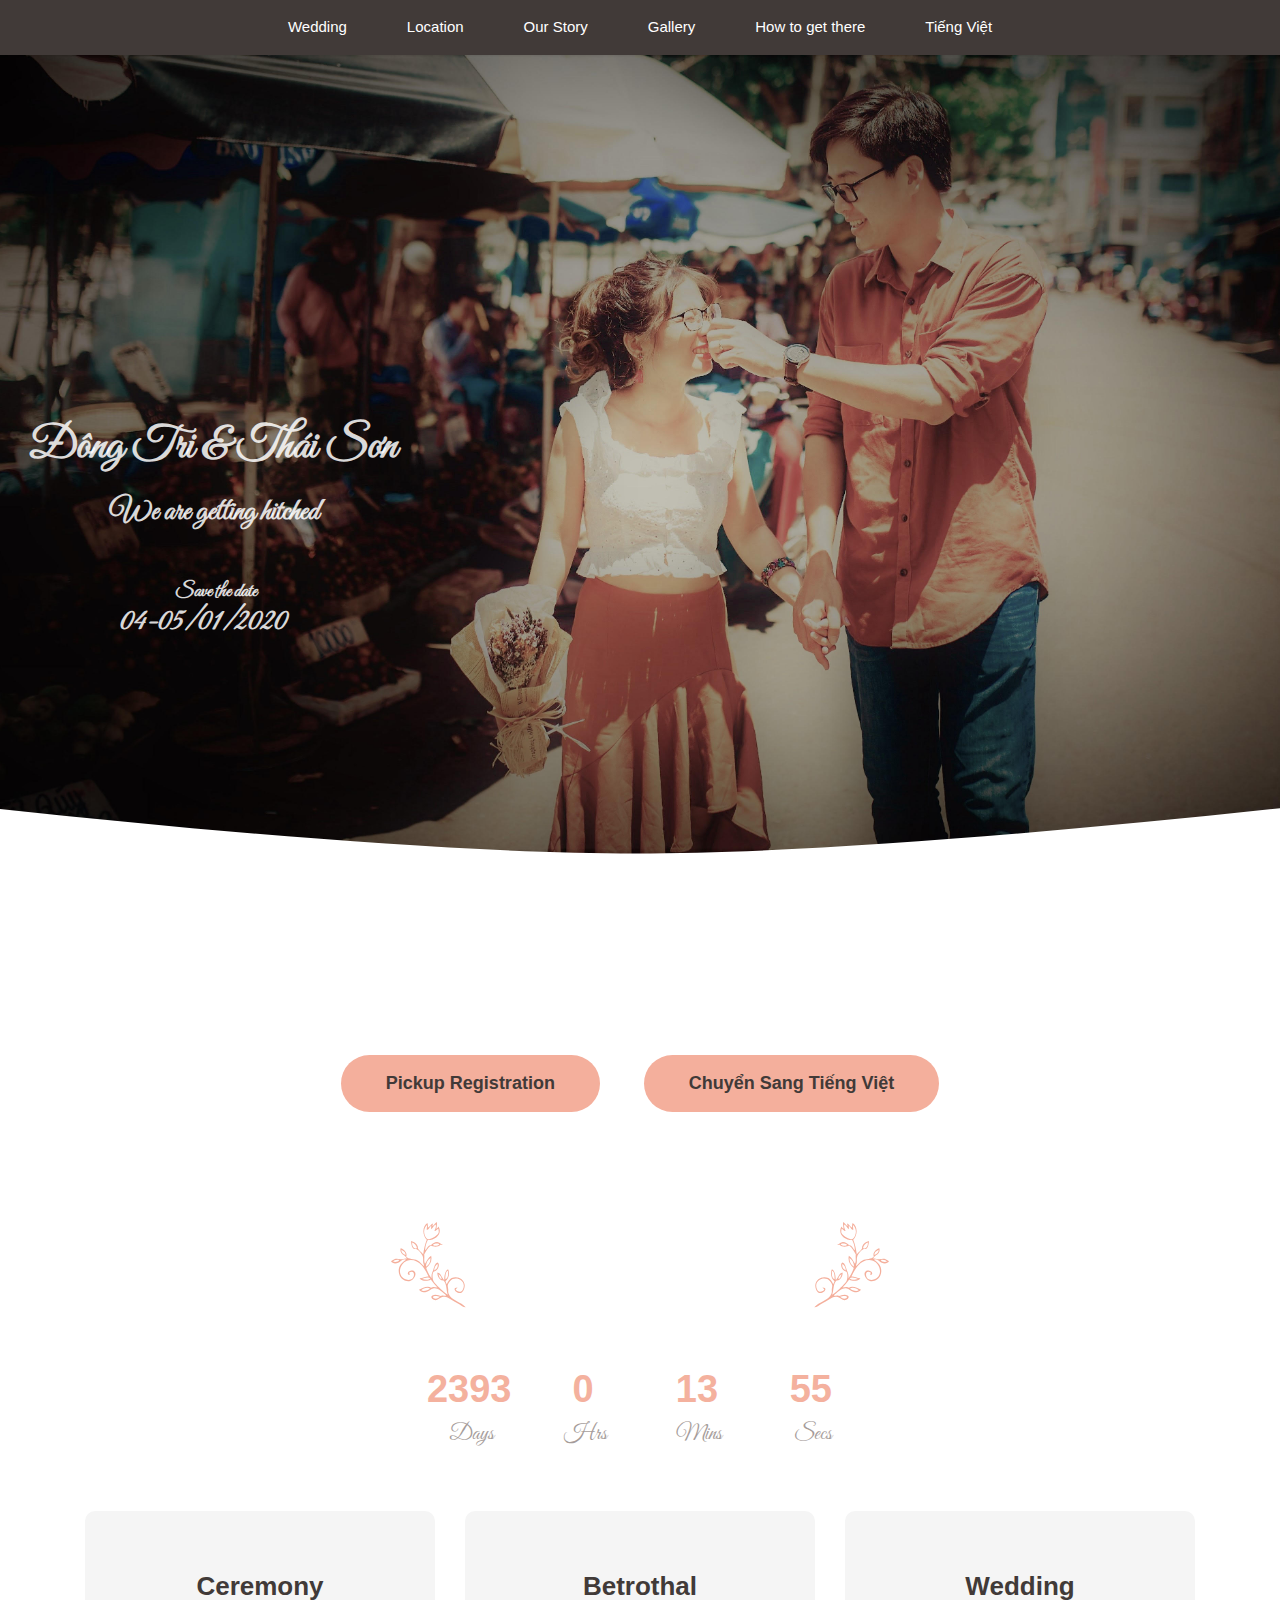
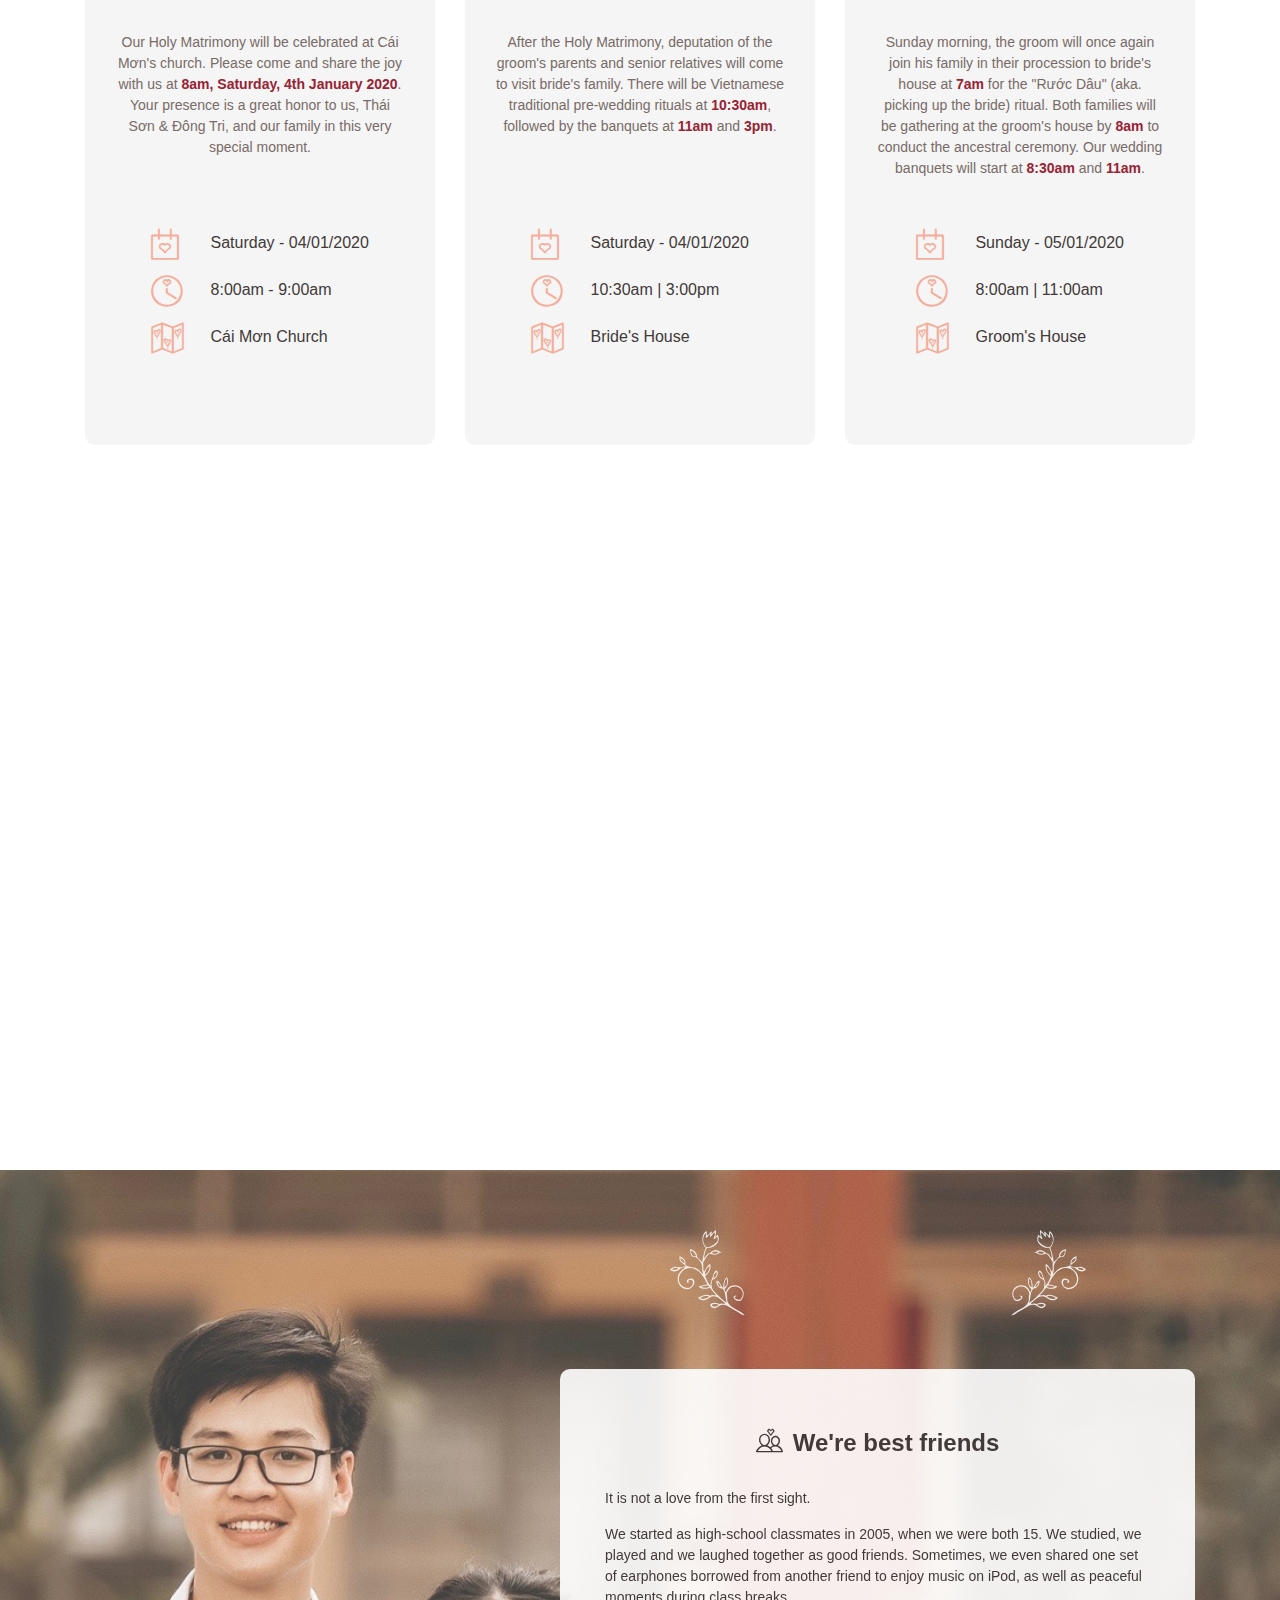
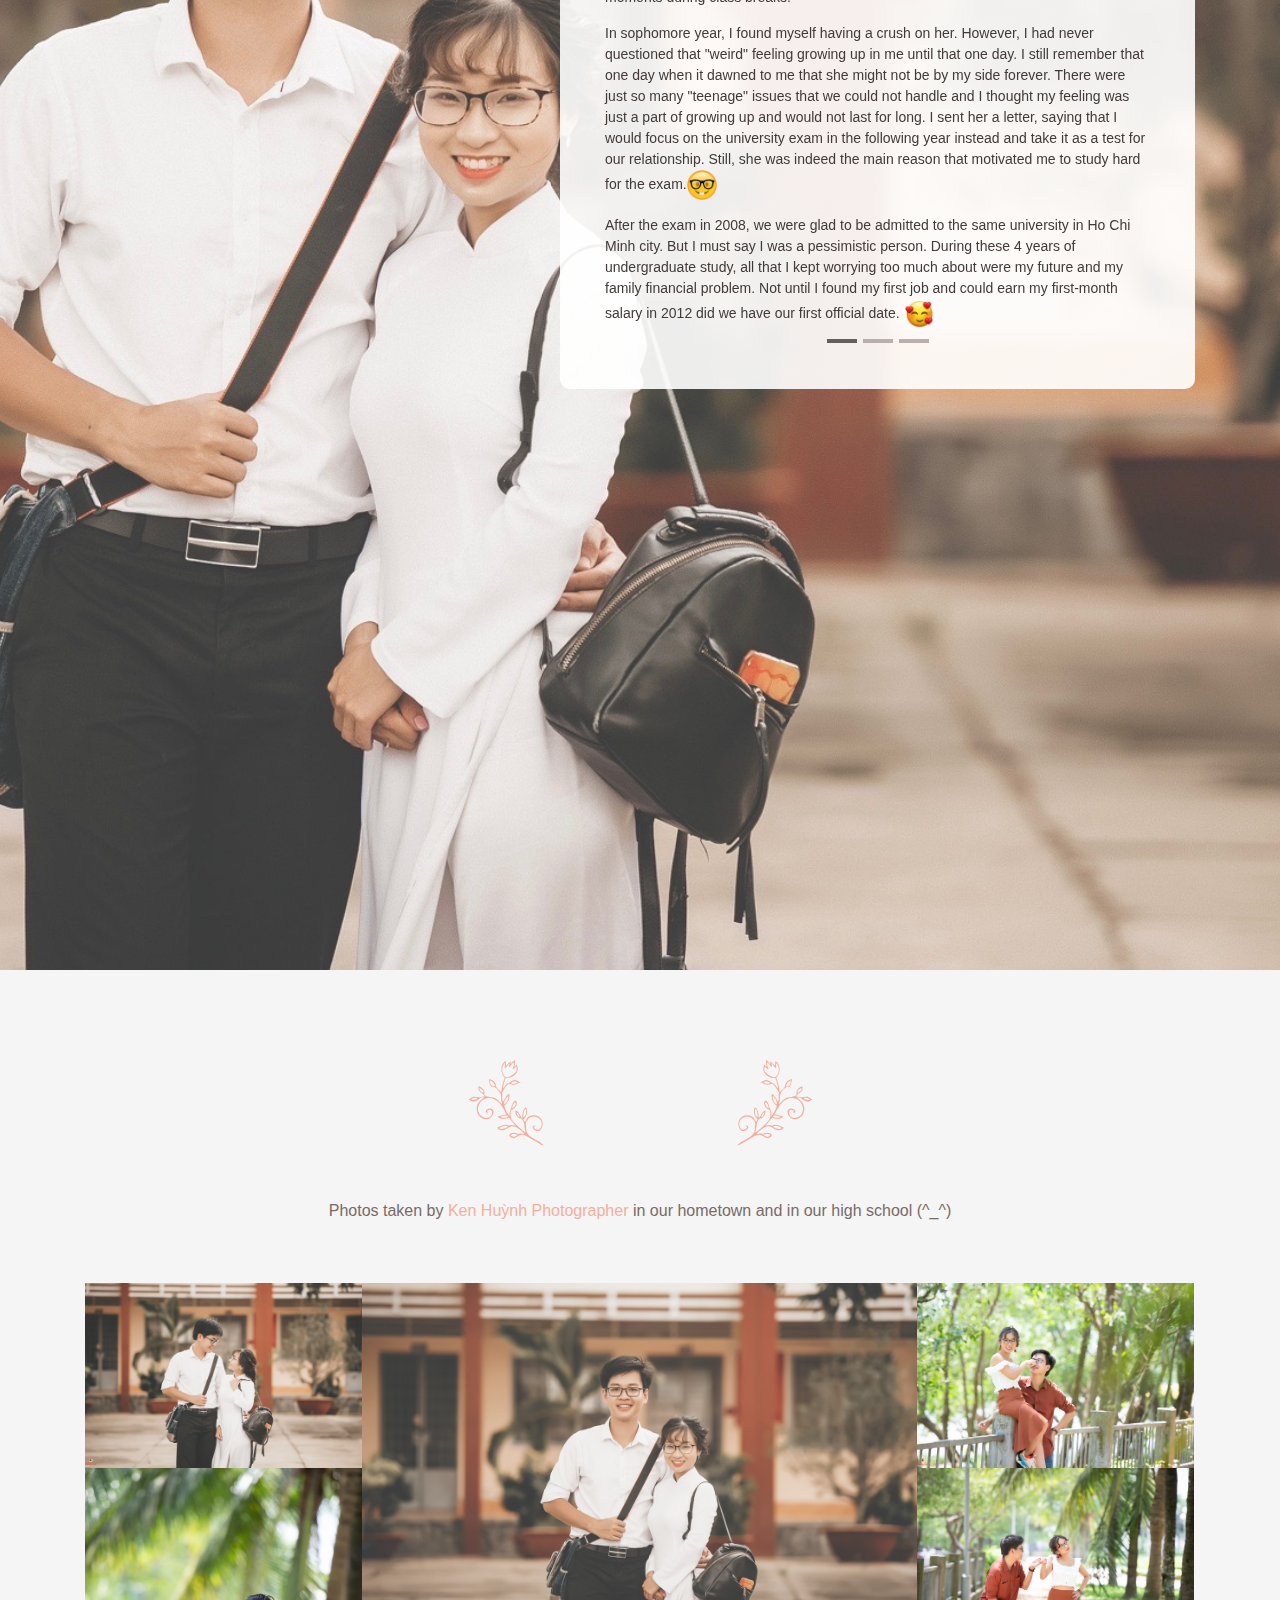
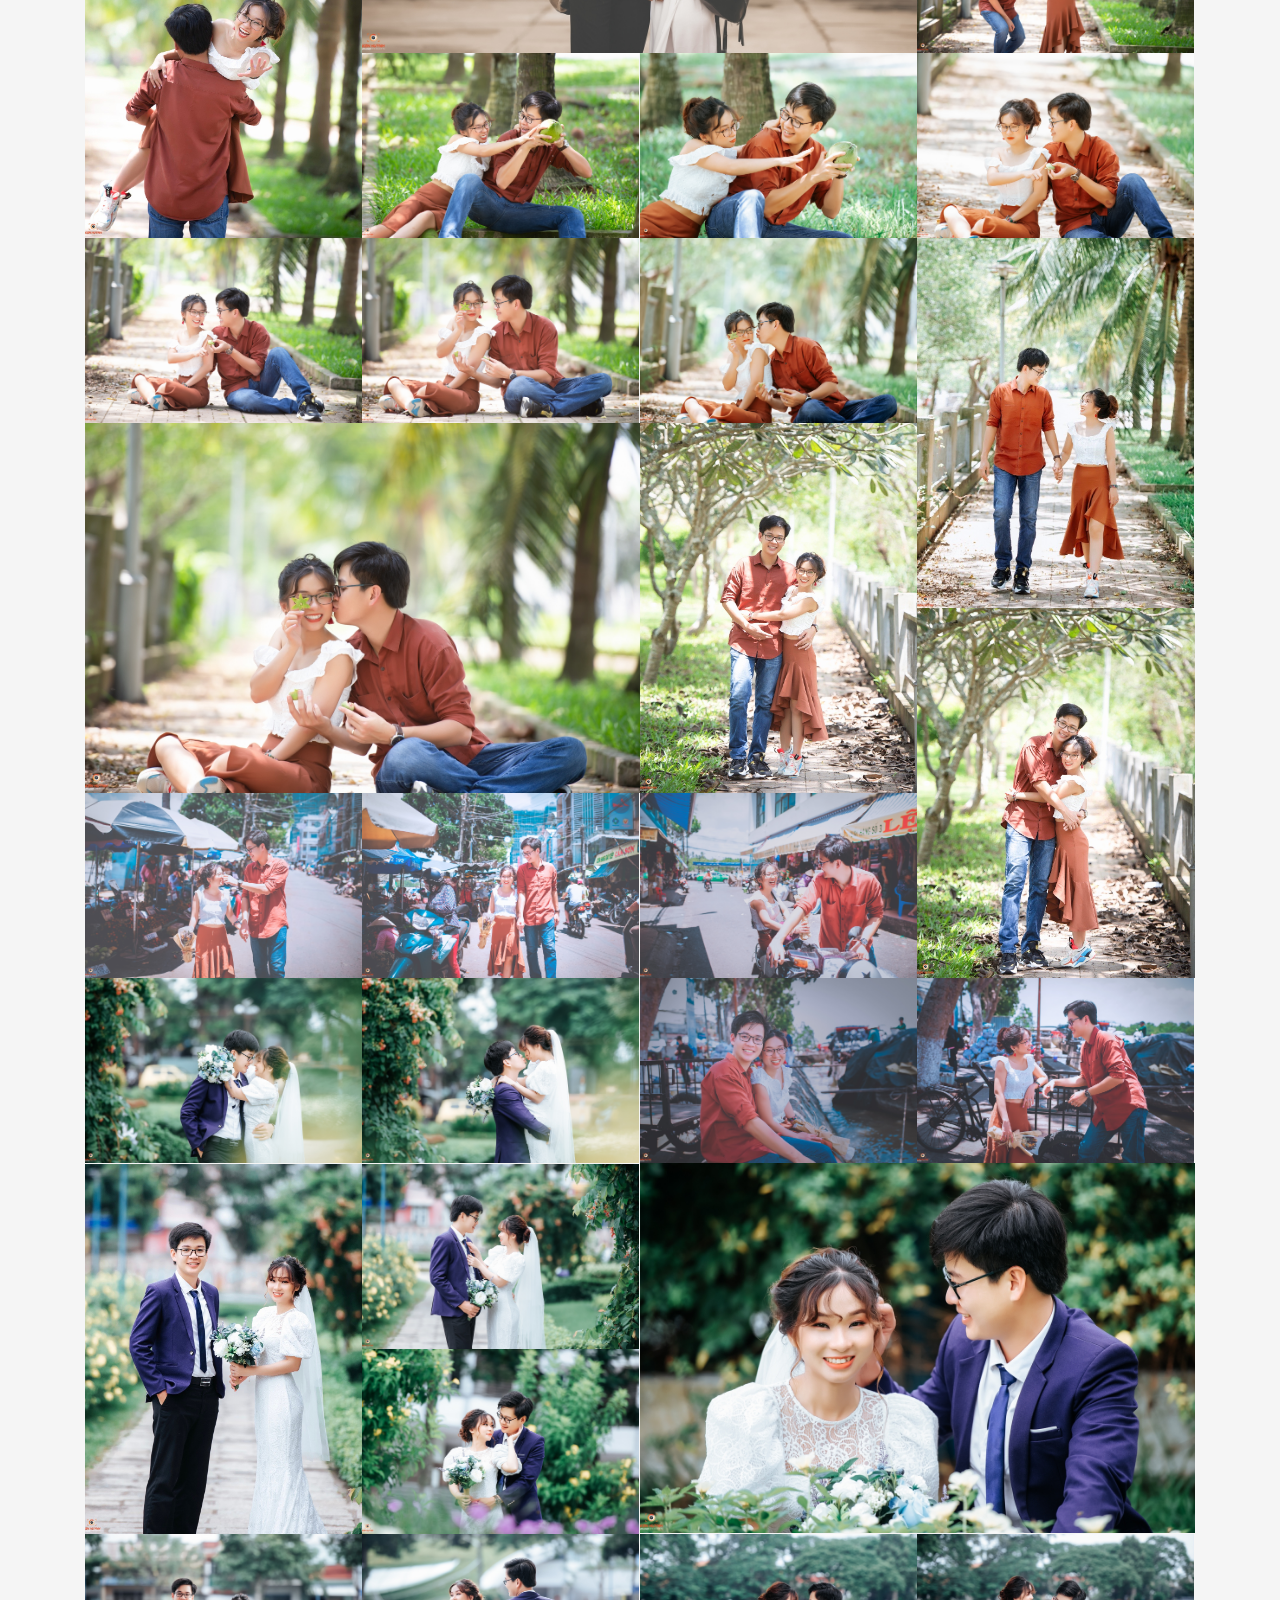
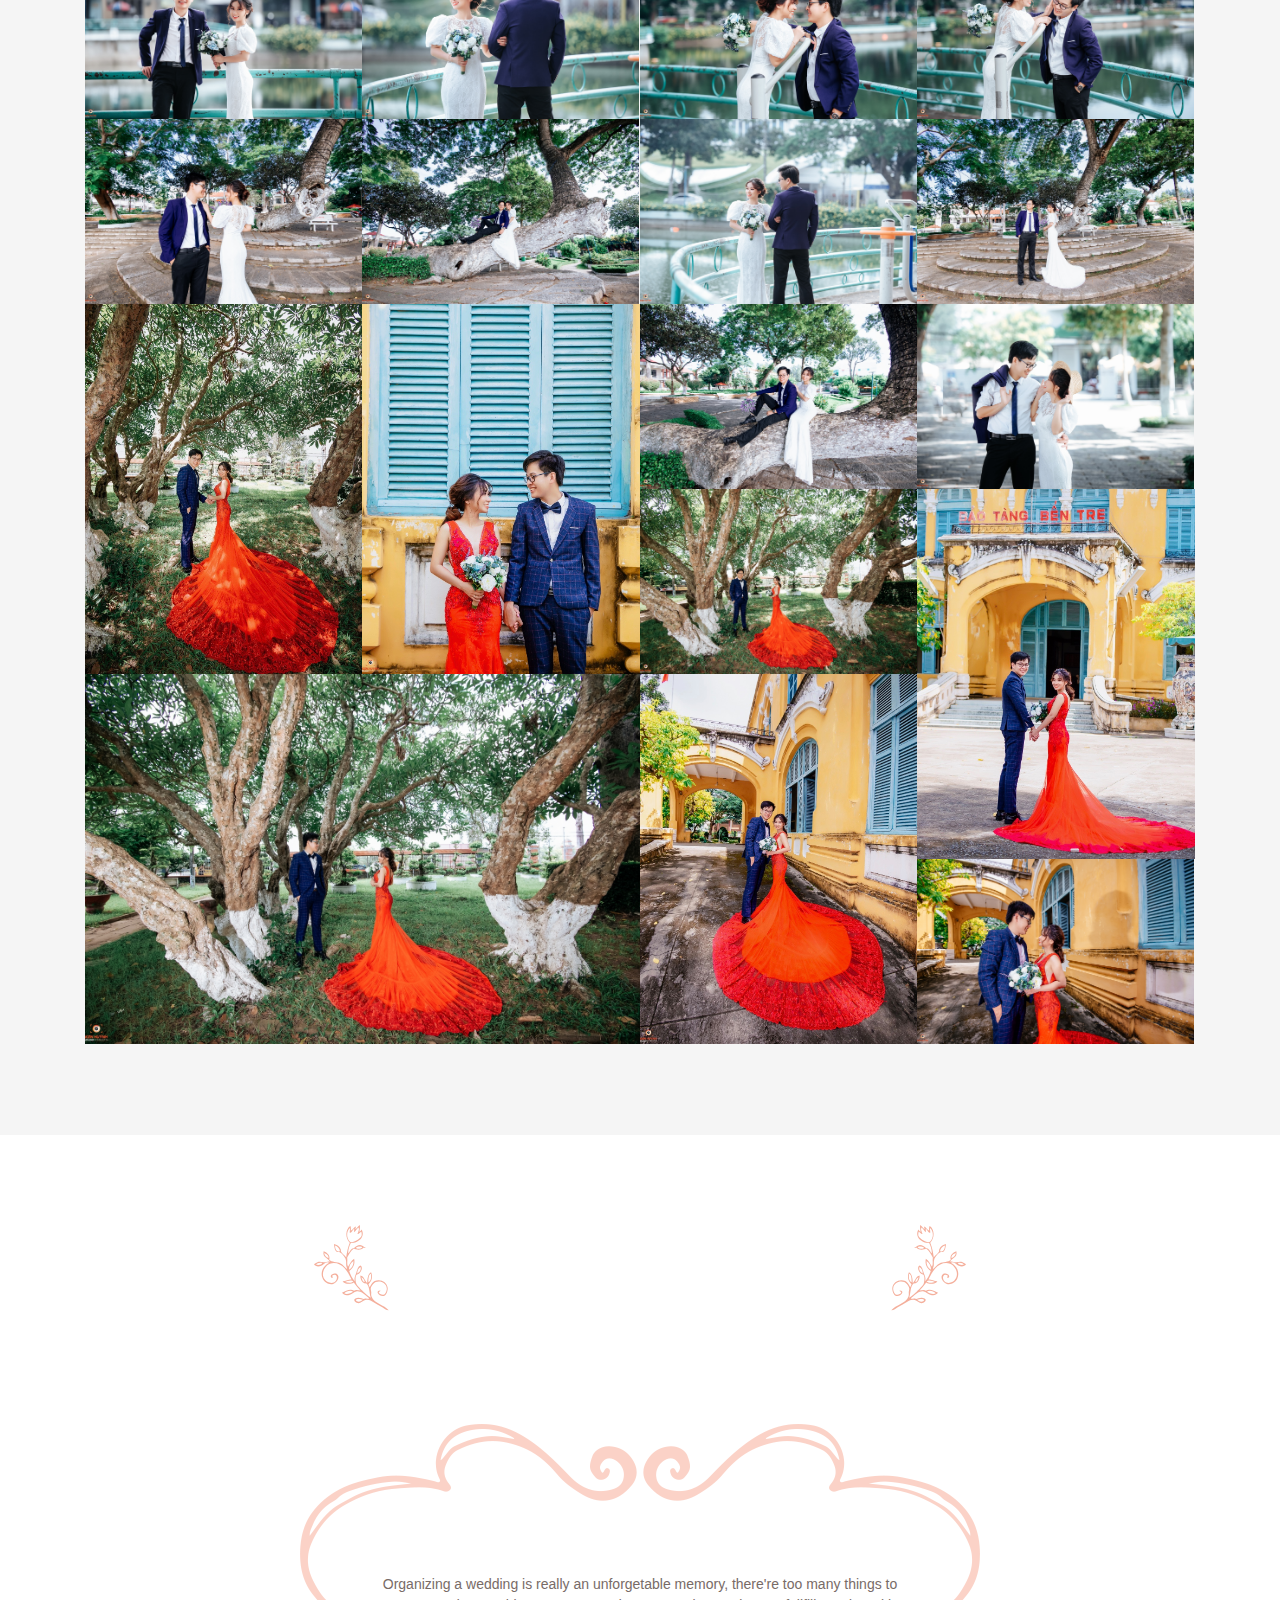
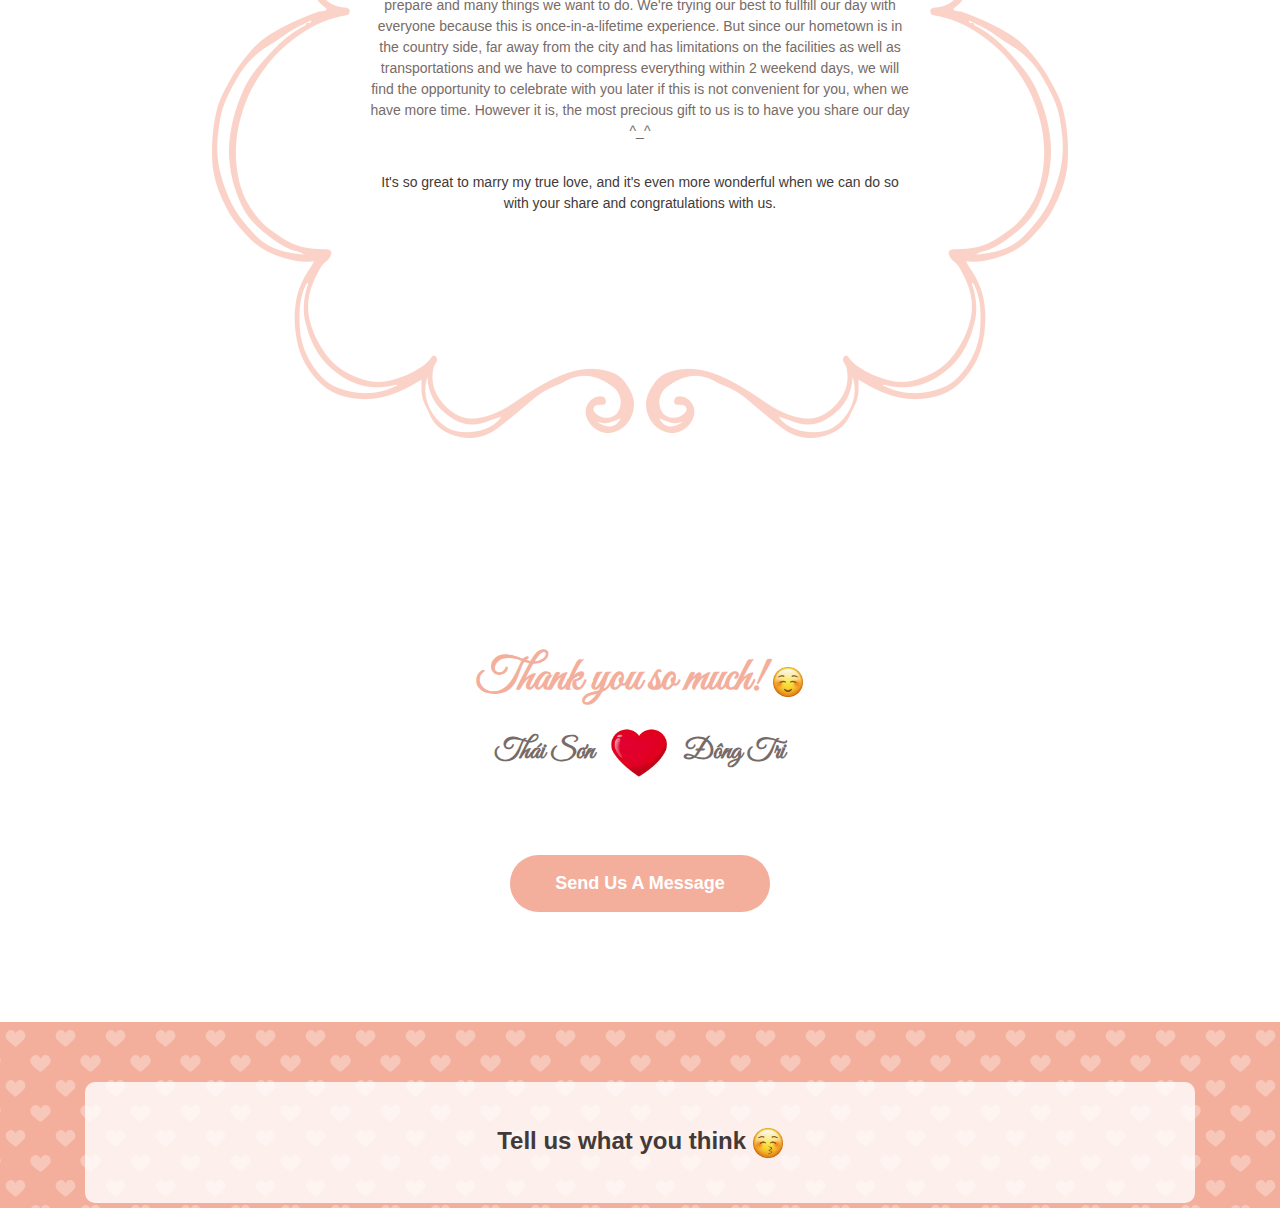
==== commit 718227dc: "update time" ====
--- a/wedding.html
+++ b/wedding.html
@@ -226,7 +226,7 @@
 											<p id="story-3-1">Our love is sharpened by the stone of our challenges and strengthened by the struggles of our growth.</p>
 											<p id="story-3-2">We have been together long enough to fully understand each other. We have had enough times saying Goodbye to appreciate each other. And we have been through thick and thin to learn how to love more each day. Our lives have taught us that love does not consist of gazing at each other but looking outward together in the same direction.</p>
 											<p id="story-3-3">And here we are, after all, very excited to announce to the whole world that, in the grace of His Goodness, we will be becoming husband and wife on <strong>4th January 2020</strong>. <img style="width: 30px" src="./images/happy-2.png"/> </p>
-											<p id="story-3-4">Please come and join us at Cái Mơn's Church at <strong>5:00am</strong> to witness our very special moment when we present the vow of love in the Lord's blessing and witness to begin our new journey as one family. <img style="width: 30px" src="./images/happy-4.png"/> </p>
+											<p id="story-3-4">Please come and join us at Cái Mơn's Church at <strong>8:00am</strong> to witness our very special moment when we present the vow of love in the Lord's blessing and witness to begin our new journey as one family. <img style="width: 30px" src="./images/happy-4.png"/> </p>
 										</div>
 									</div>
 								</div>
@@ -326,7 +326,7 @@
 			<div class="container text-center">
 				<div class="comments-container mx-auto">
 					<h3 class="title"><span id="say-cool">Tell us what you think</span> <img style="width: 30px" src="./images/happy-3.png"/></h3>
-					<div class="fb-comments" data-href="https://dongtri-thaison.com/" data-width="100%" data-numposts="4" data-colorscheme="light" data-numposts="25"></div>
+					<div class="fb-comments" data-href="https://dongtri-thaison.com/" data-width="100%" data-colorscheme="light" data-numposts="50" data-order-by="social"></div>
 				</div>
 			</div>
 		</section>
@@ -561,6 +561,6 @@
 		</div>
 		<script type="text/javascript" src="./wedding/packery.pkgd.min.js"></script>
 		<script type="text/javascript" src="./wedding/imagesloaded.pkgd.min.js"></script>
-		<script type="text/javascript" src="./wedding/custom.min.1.3.js"></script>
+		<script type="text/javascript" src="./wedding/custom.min.1.4.js"></script>
 	</body>
 </html>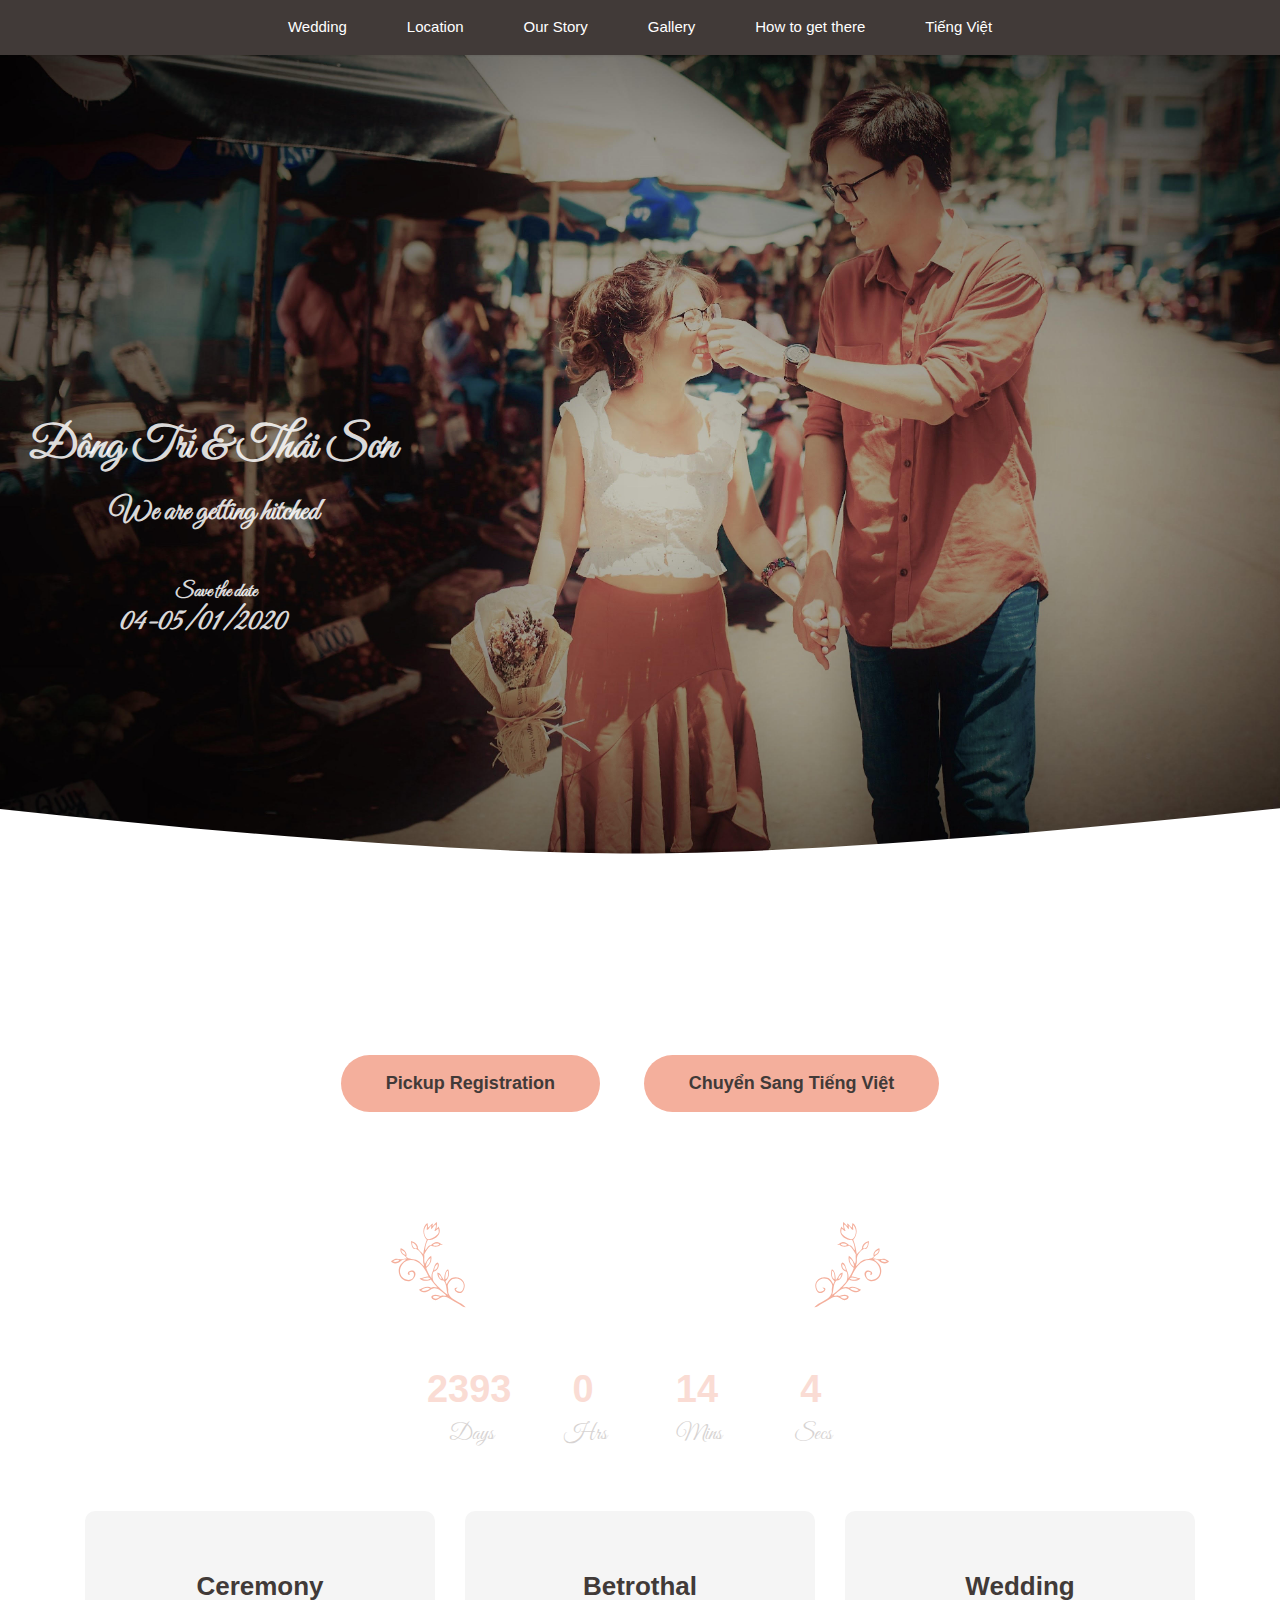
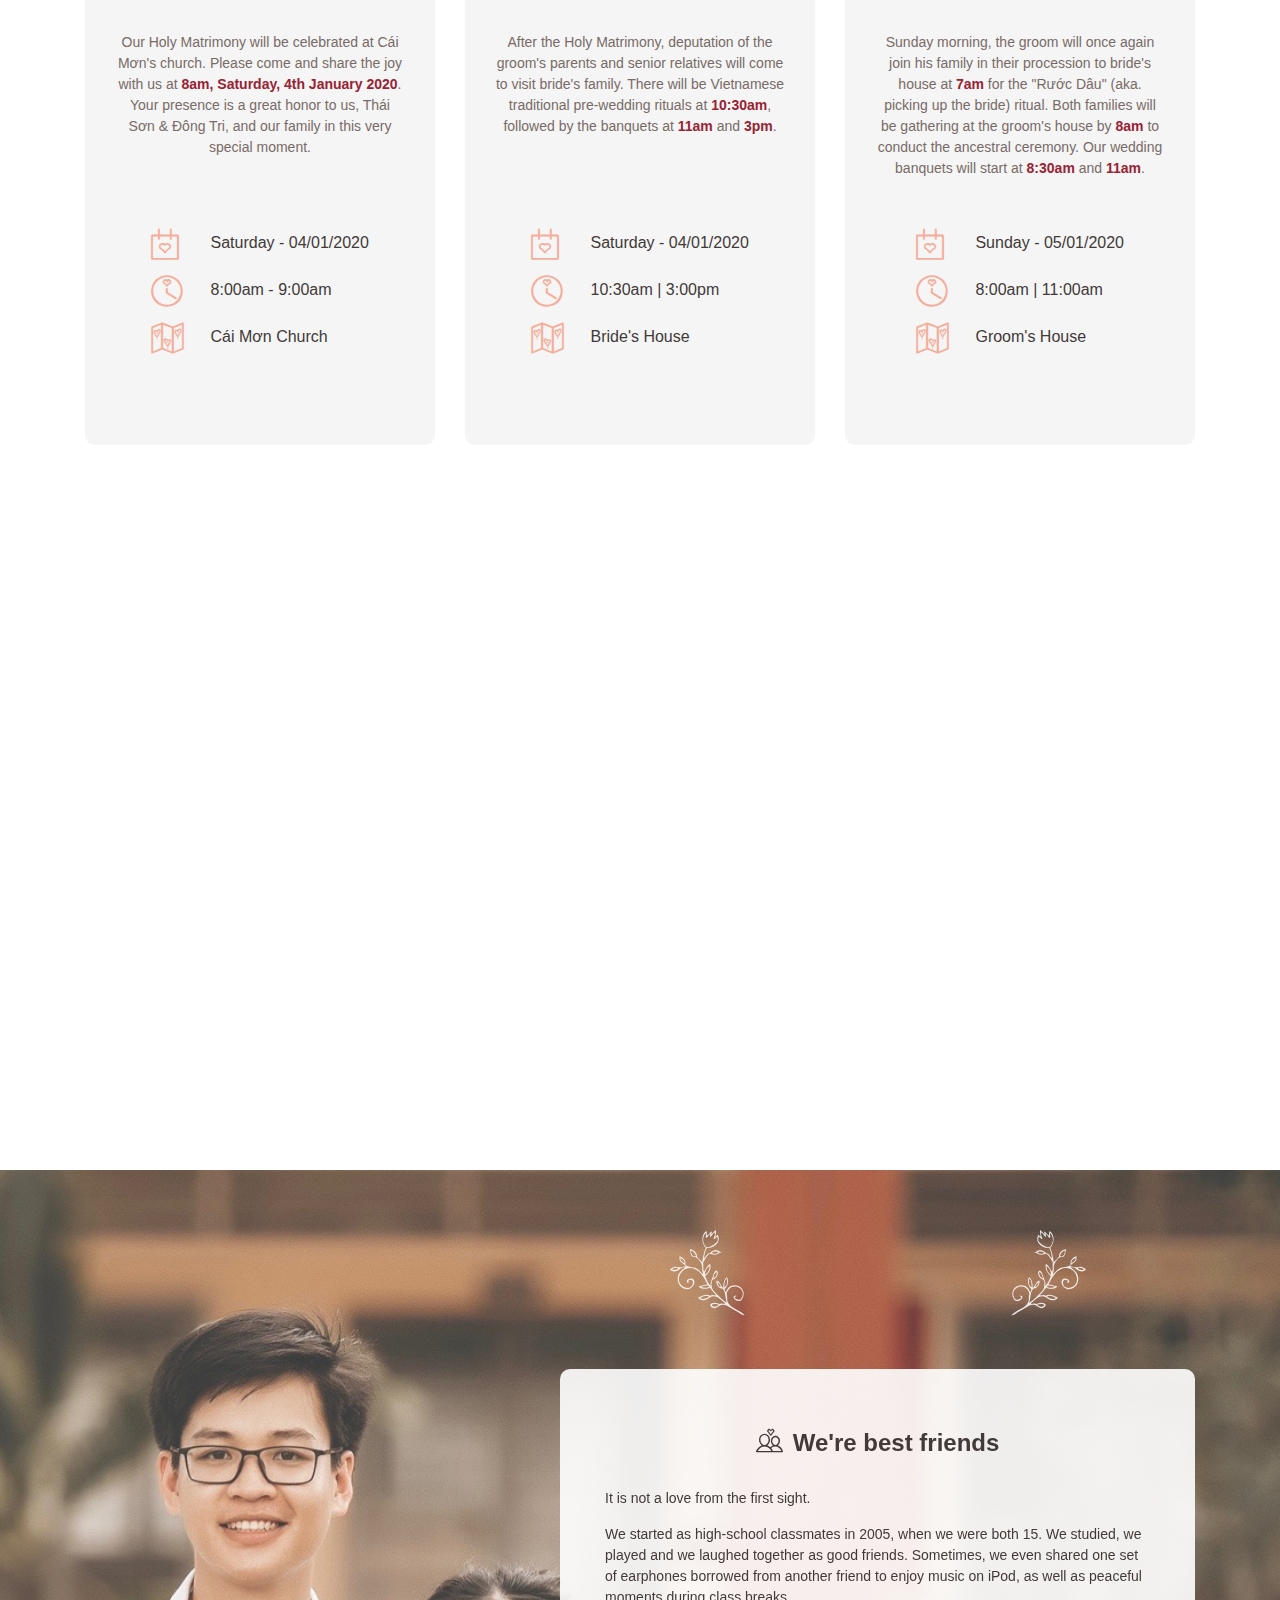
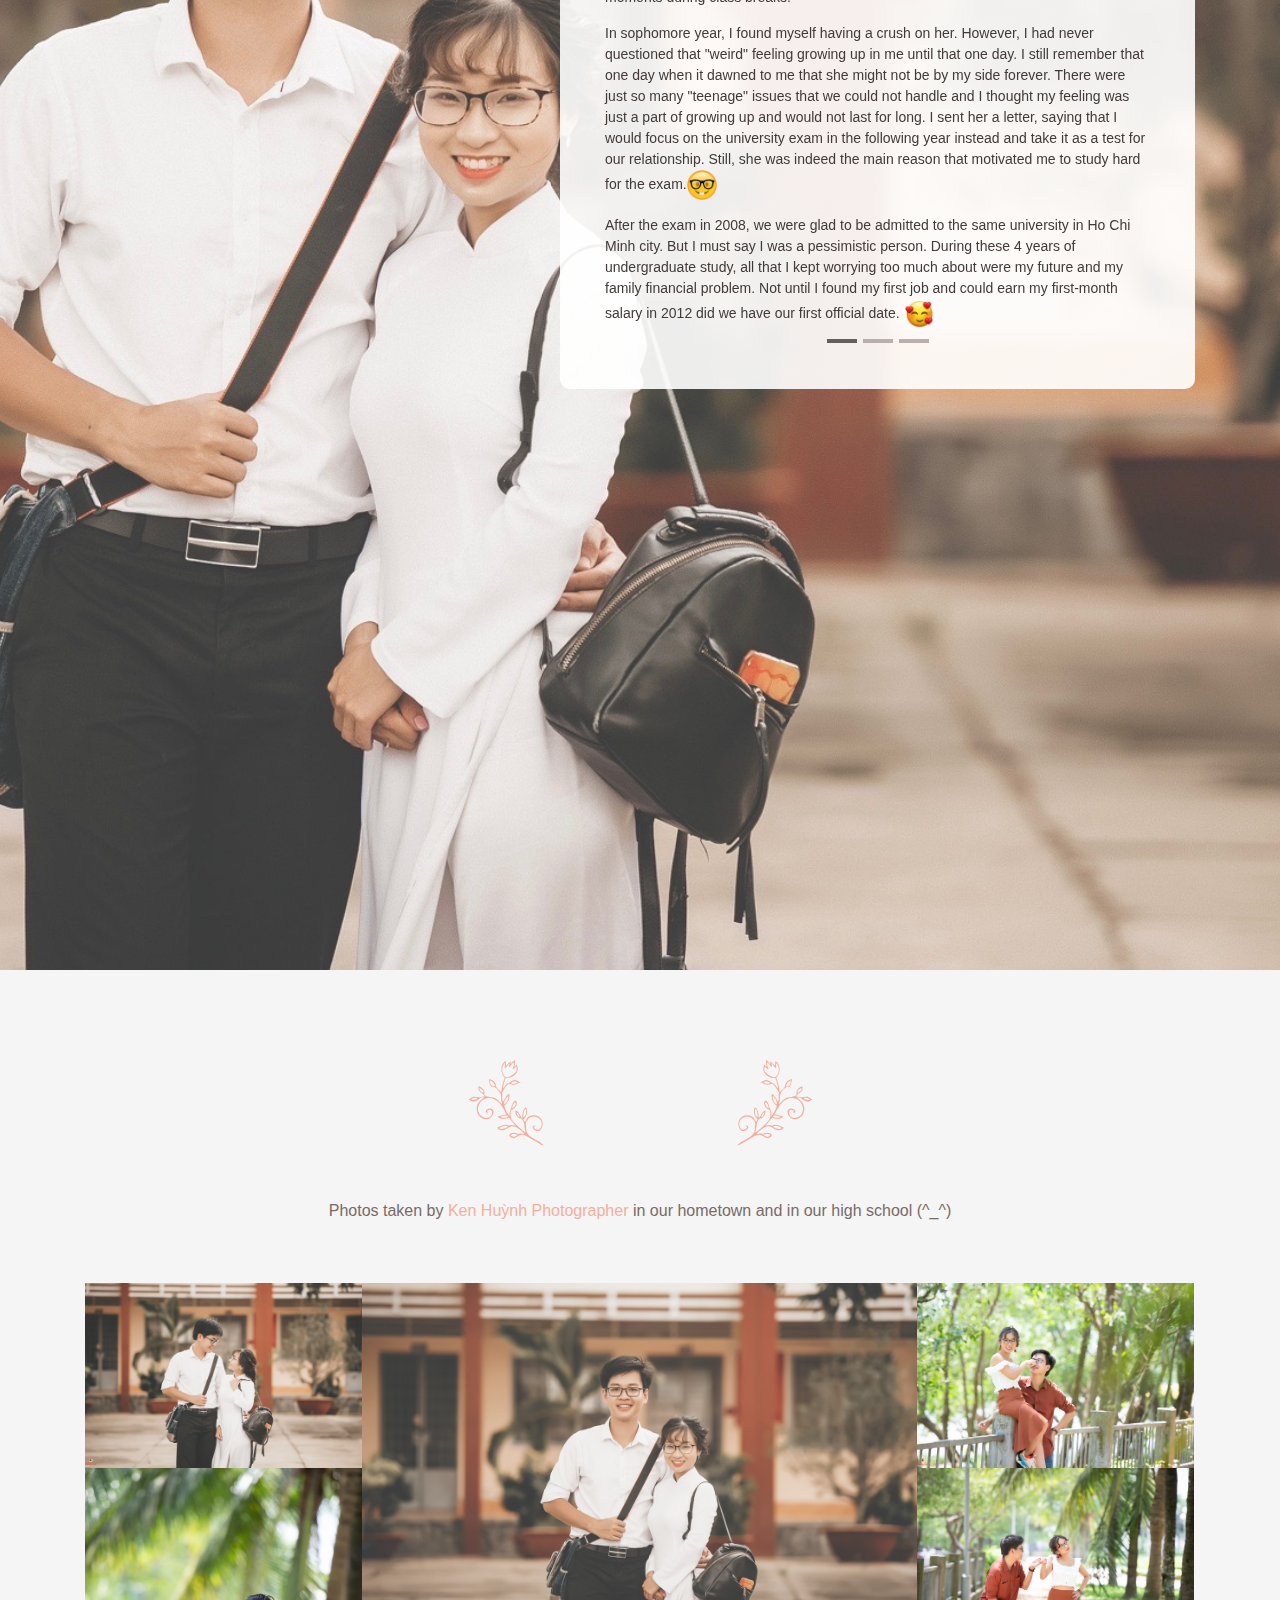
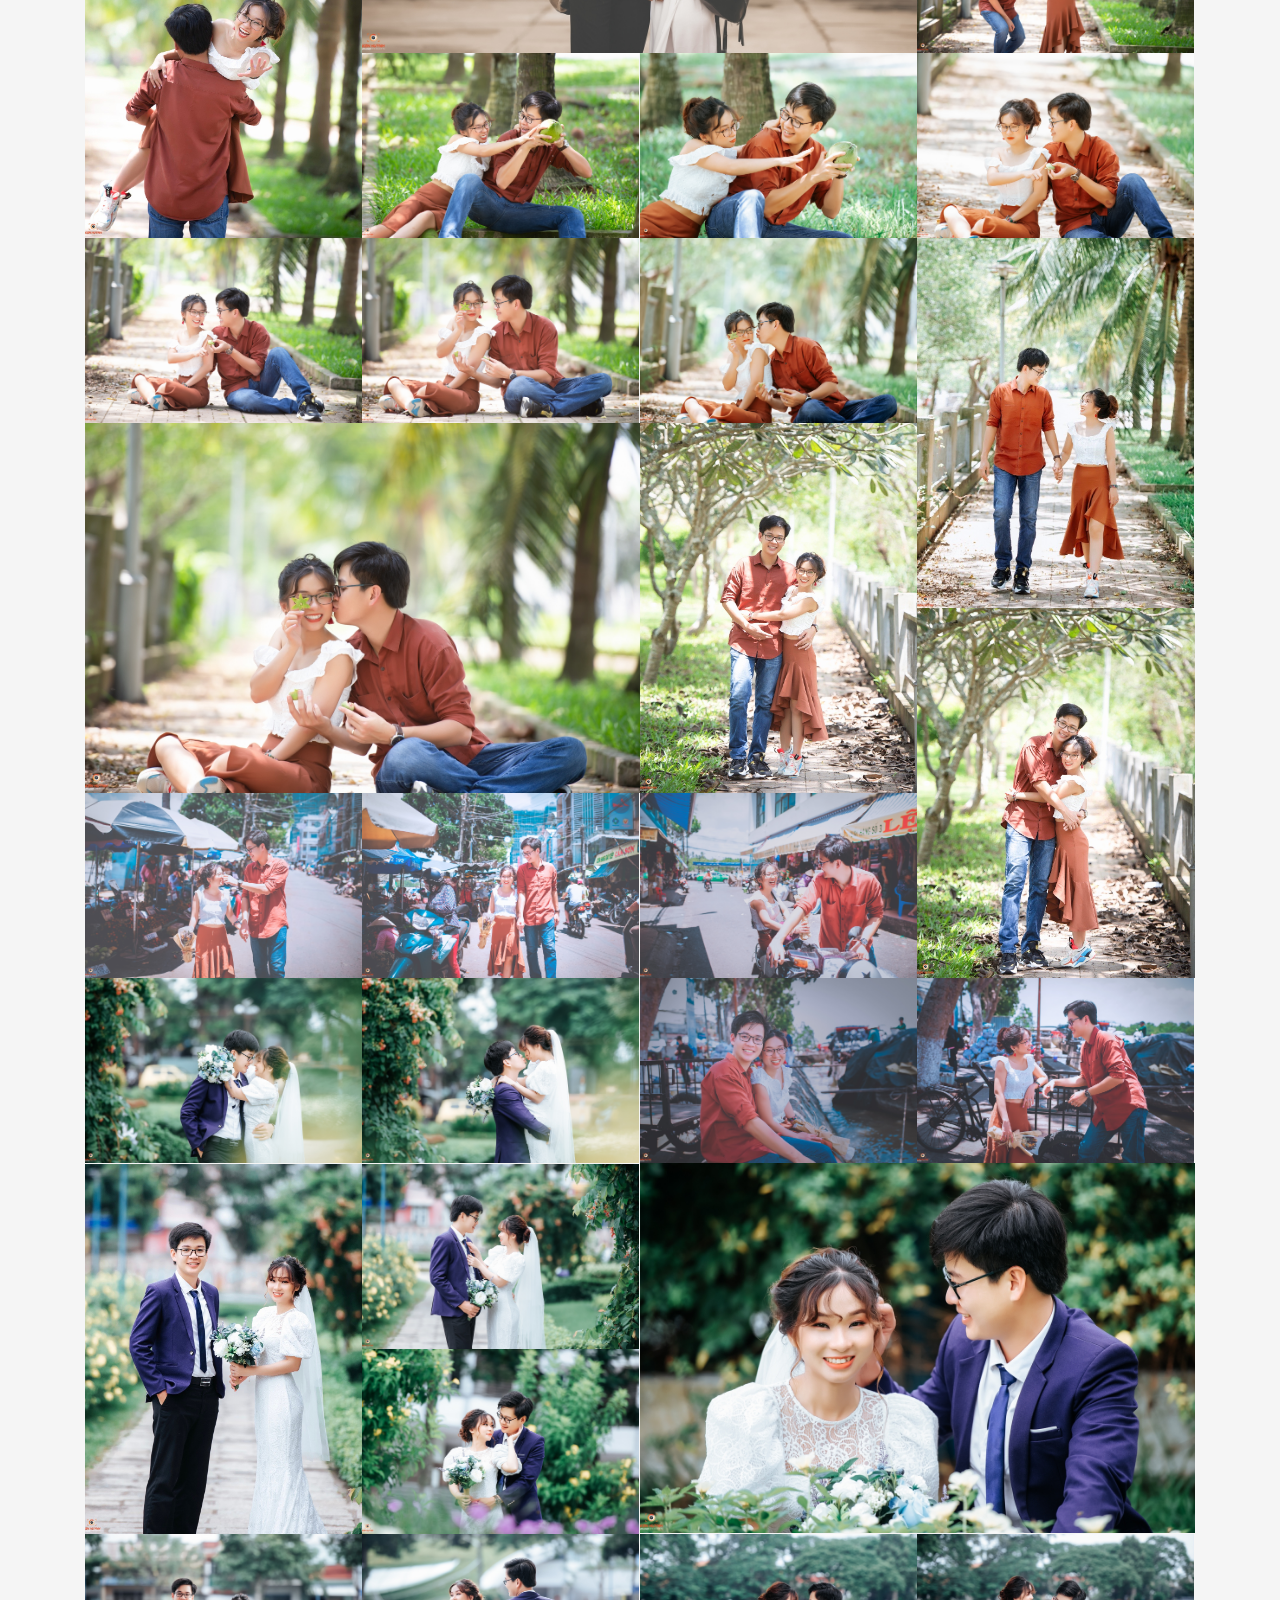
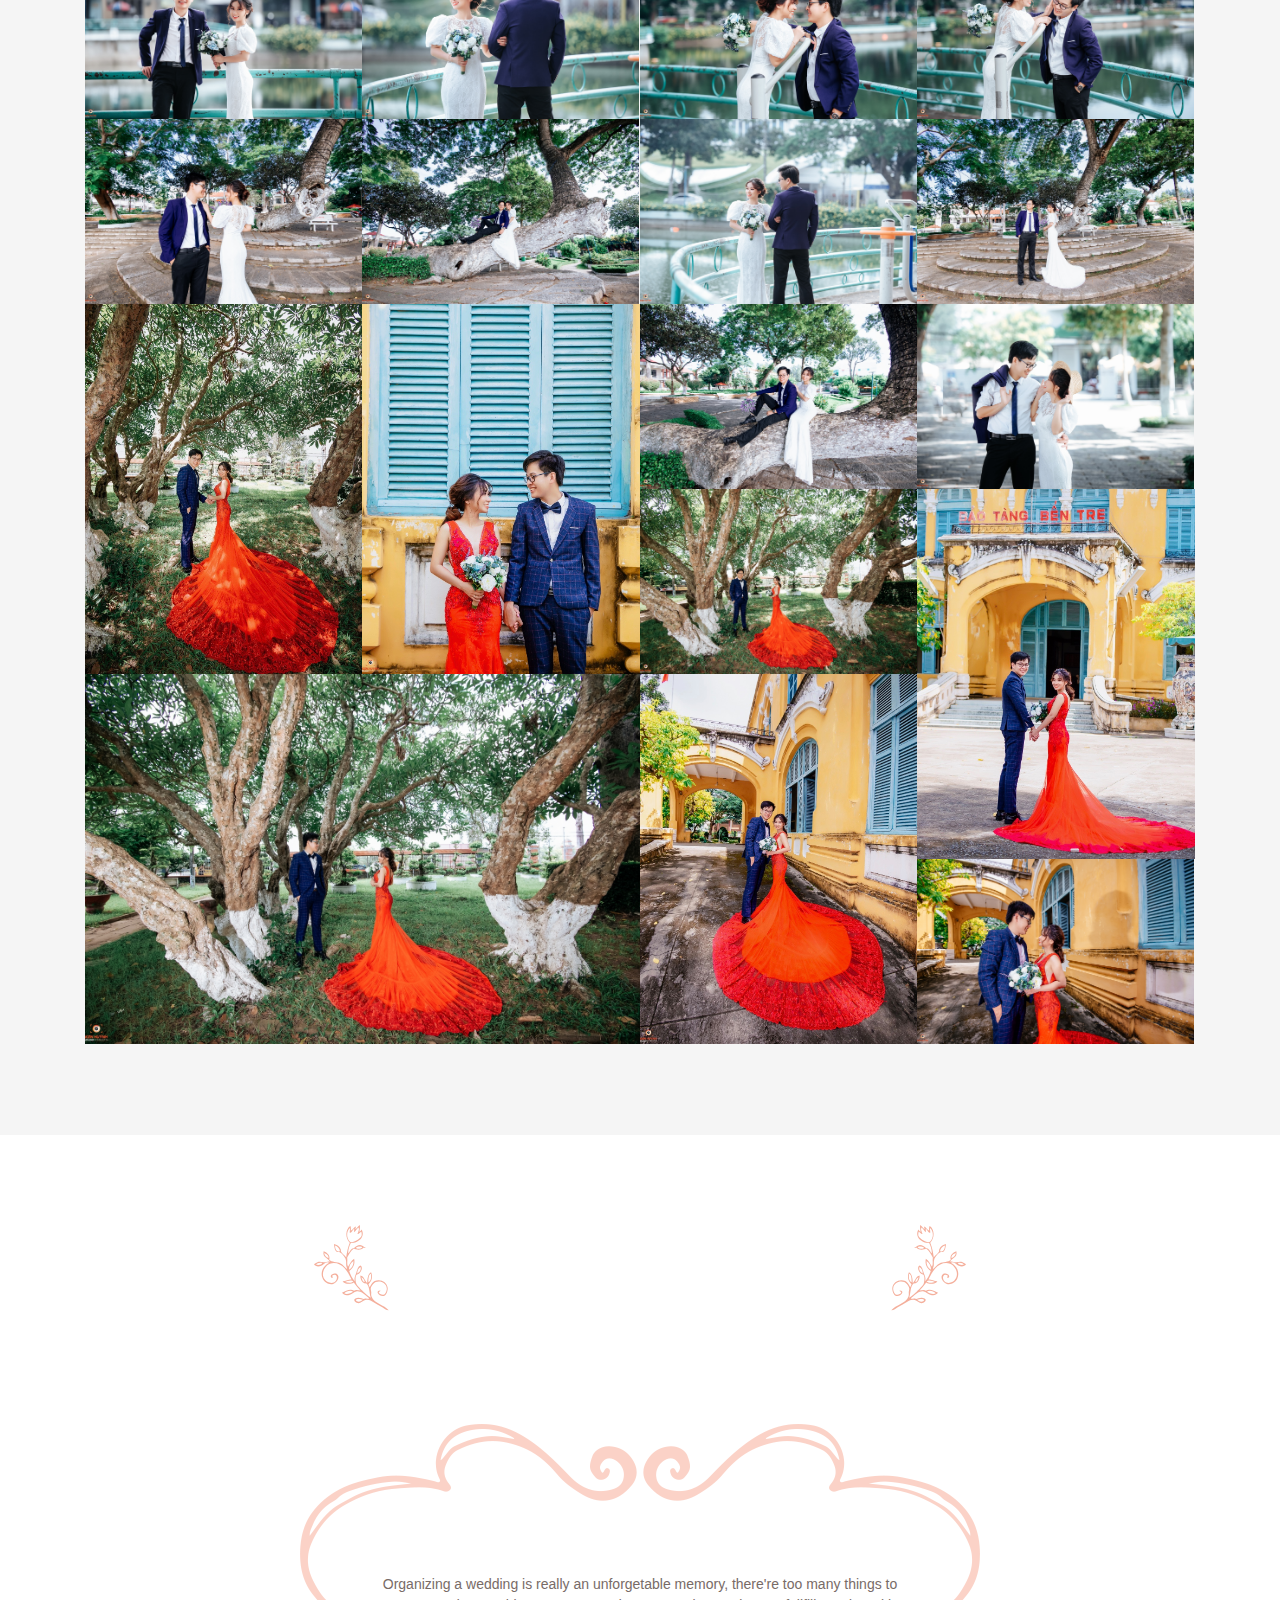
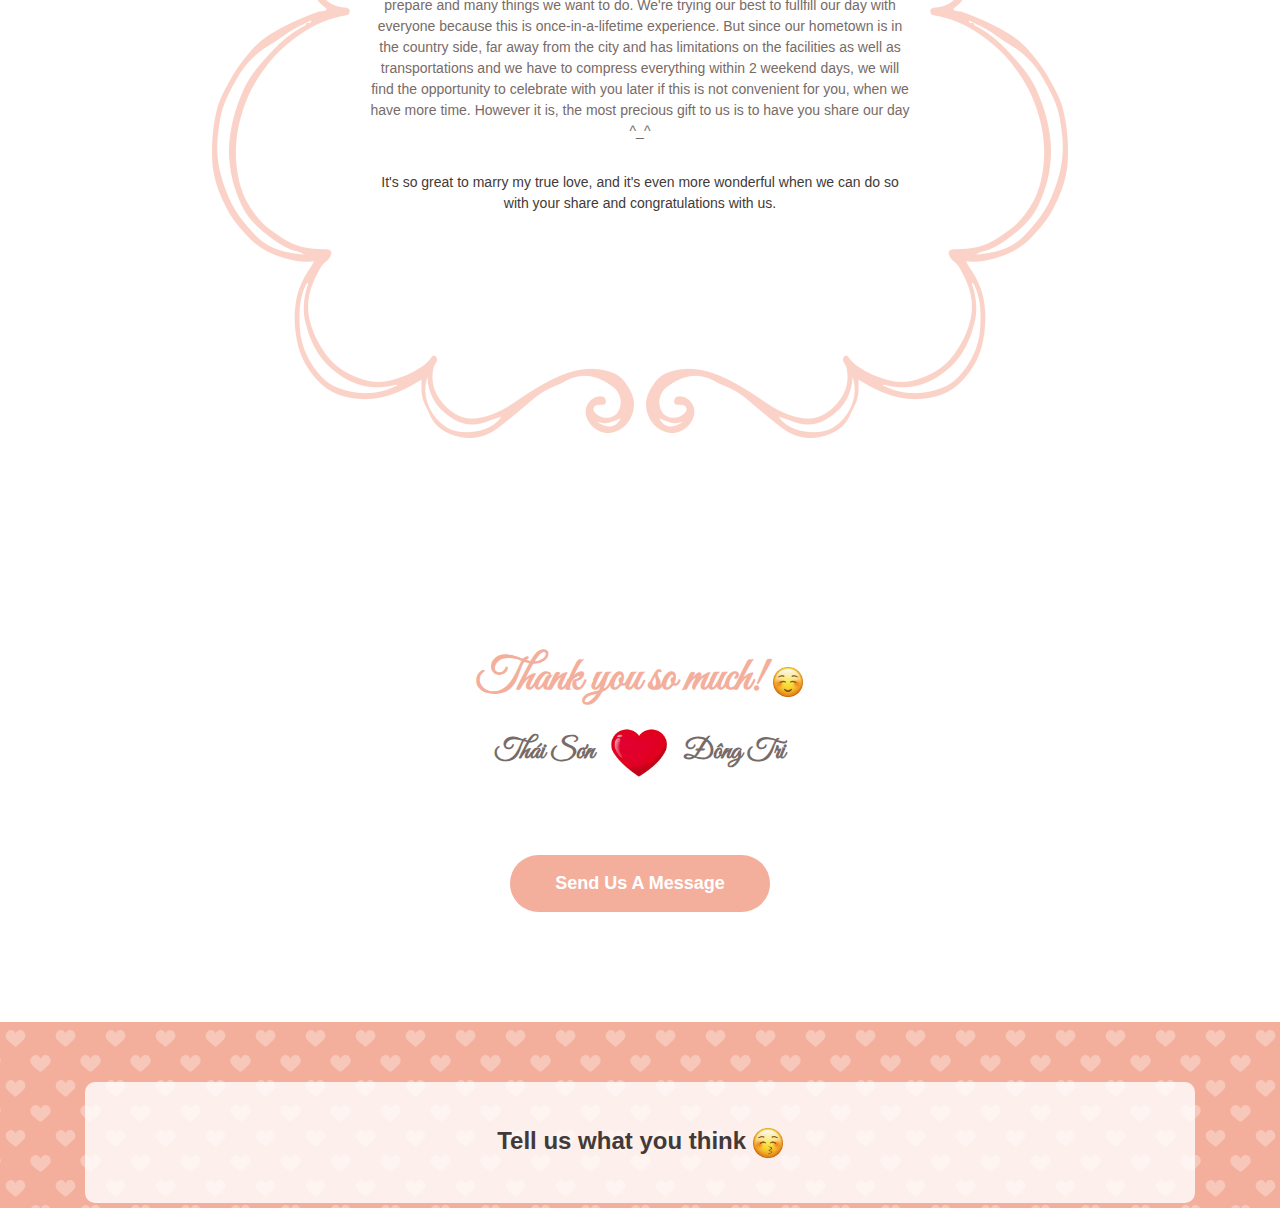
==== commit 1b43b442: "update latest" ====
--- a/wedding.html
+++ b/wedding.html
@@ -429,9 +429,9 @@
 						</h2>
 					</div>
 					<div class="modal-body">
-						<div id="pickup-early" class="additional-info text-center col-12" style="color:darkred">
+						<!--<div id="pickup-early" class="additional-info text-center col-12" style="color:darkred">
 							If you want to attend our Church Wedding Ceremony at 8am 4th Jan, please drop us a SMS message or use &quot;Send Us A Message&quot; button in the page bottom. The bus will be departing at 5am, 4th January.
-						</div>
+						</div>-->
 						<form id="rsvp-form2" class="rsvp-form form" method="POST" action="https://s6i5yga6rl.execute-api.ap-southeast-1.amazonaws.com/prd/rsvp" novalidate="novalidate">     
 							<div id="form-messages" class="text-center"></div>                  
 							<div class="row text-left">   
@@ -449,11 +449,15 @@
 								</div>
 								<div class="events-group form-group col-12 col-md-6">
 									<div class="form-group-inner">
-										<label id="pickup-bus" for="cevents">Which bus do you prefer?</label>
+										<label id="pickup-bus" for="cevents">Which pickup location do you prefer?</label>
 										<select class="form-control" id="dlocation" name="location" aria-required="true" required="">                       
 											<option value="" selected="">Please select</option> 
-											<option value="Intel Product">Intel Product - 7am</option>
-											<option value="University of Sciences">University of Sciences - 7:30am</option>
+											<option value="Intel Product">Intel Product - 7:20am</option>
+											<option value="Nga Tu Thu Duc">Ngã Tư Thủ Đức - 7:30am</option>
+											<option value="Mercides Benz Hang xanh">Mercides Benz Hàng Xanh - 7:45am</option>
+											<option value="Trung Nguyen Legend">Trung Nguyên Legend - 8:05am</option>
+											<option value="Nha Hat Hoa Binh">Nhà hát Hòa Bình - 8:10am</option>
+											<option value="Mercides Benz Hang xanh">Khoa Học Tự Nhiên - 8:20am</option>
 										</select>     
 									</div>       
 								</div>
@@ -511,13 +515,18 @@
 									<span id="direction-prepare">Our prepared trip</span>
 								</h5>
 								<p id="direction-desc-1">For the trip on January 4th from Ho Chi Minh city to Cái Mơn (Bến Tre), we will prepare 2 buses to pick you up at 2 locations below:</p>
-								<div class="map-main-container col-md-6">
-									<h5><span id="direction-intel">From Intel Product District 9 - <span style="color: red">7:00am</span> - (Bus route may be updated later)</span> </h5>
+								<div class="map-main-container" style="width: 100%;">
+									<ol style="font-size: 20px;">
+										<li><h5 style="text-align: left;">Intel Product District 9 - <span style="color: red">7:20am</span></h5></li>
+										<li><h5 style="text-align: left;">Ngã Tư Thủ Đức (bus stop) - <span style="color: red">7:30am</span> </h5></li>
+										<li><h5 style="text-align: left;">Mercides Benz Hàng Xanh - 333 Điện biên phủ, p15, Bình thạnh - <span style="color: red">7:45am</span> </h5></li>
+										<li><h5 style="text-align: left;">Trung Nguyên Legend - 274, Võ Thị Sáu, p7. Q.3 - <span style="color: red">8:05am</span> </h5></li>
+										<li><h5 style="text-align: left;">Nhà hát Hòa Bình - <span style="color: red">8:10am</span></h5></li>
+										<li><h5 style="text-align: left;">Khoa Học Tự Nhiên - <span style="color: red">8:20am</span> </h5style="text-align: left;"></li>
+										<li><h5 style="text-align: left;">Đại lộ Võ Văn Kiệt</span> </h5></li>
+									</ol>
+
 									<div class="map-container embed-responsive" id="church-path-location"></div>
-								</div>
-								<div class="map-main-container col-md-6">
-									<h5><span id="direction-uni">From University of Natural Sciences District 5 - <span style="color: red">7:30am</span> - (Bus route may be updated later)</span> </h5>
-									<div class="map-container embed-responsive" id="church-path-location2"></div>
 								</div>
 								<br><br>
 								<h5 class="section-title">
@@ -561,6 +570,6 @@
 		</div>
 		<script type="text/javascript" src="./wedding/packery.pkgd.min.js"></script>
 		<script type="text/javascript" src="./wedding/imagesloaded.pkgd.min.js"></script>
-		<script type="text/javascript" src="./wedding/custom.min.1.4.js"></script>
+		<script type="text/javascript" src="./wedding/custom.min.1.5.js"></script>
 	</body>
 </html>